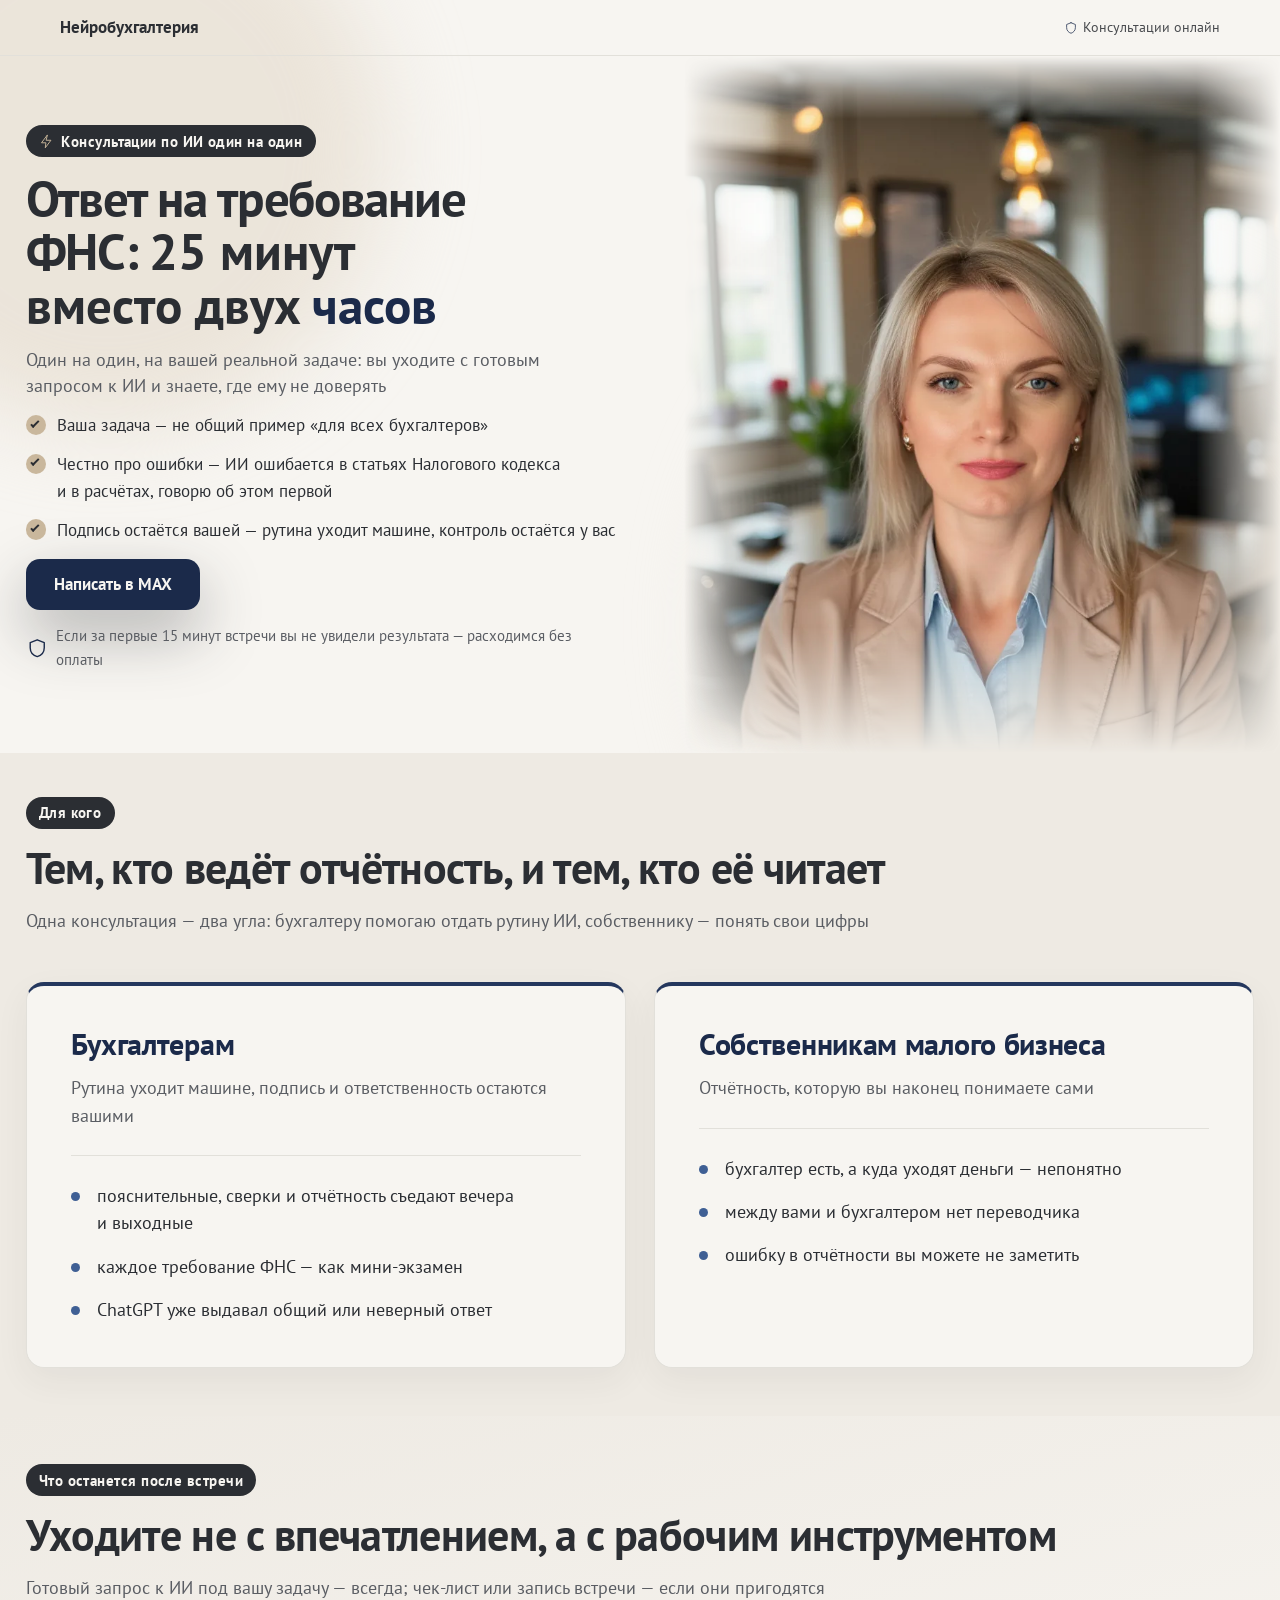
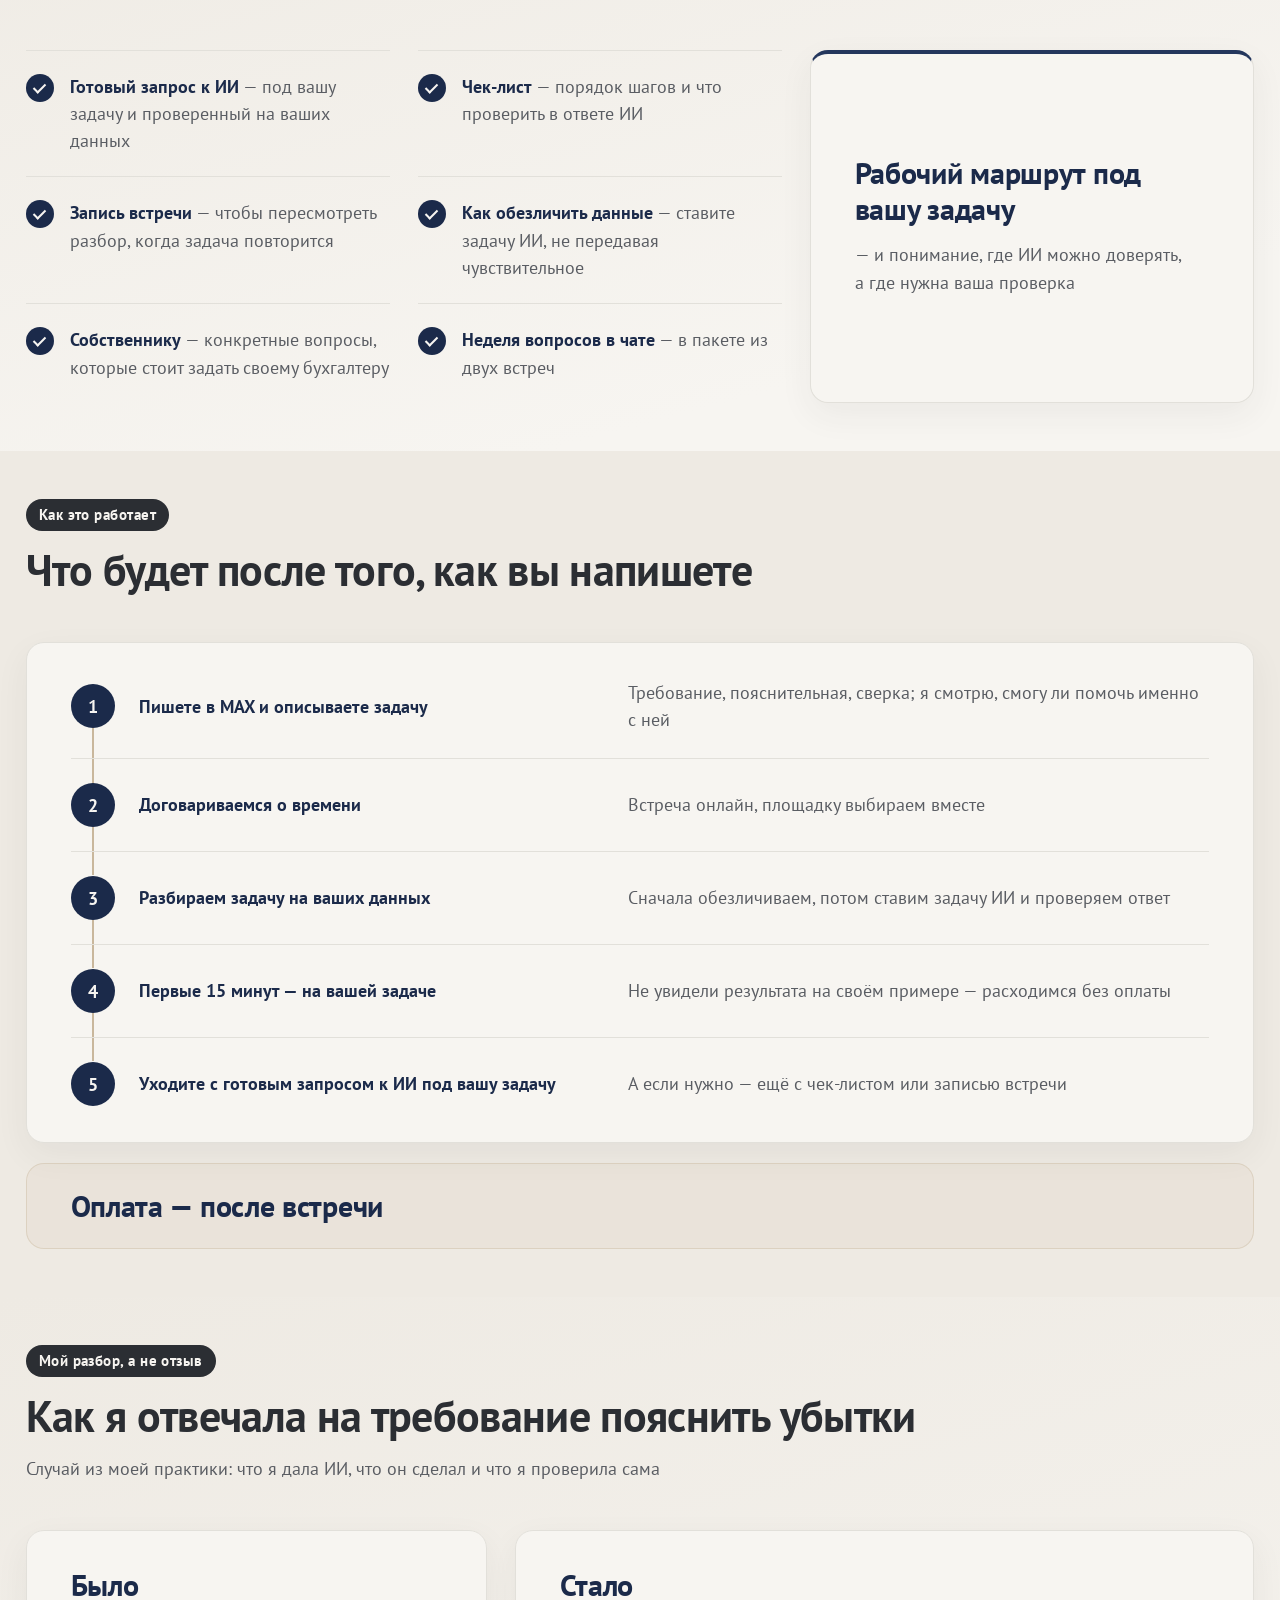
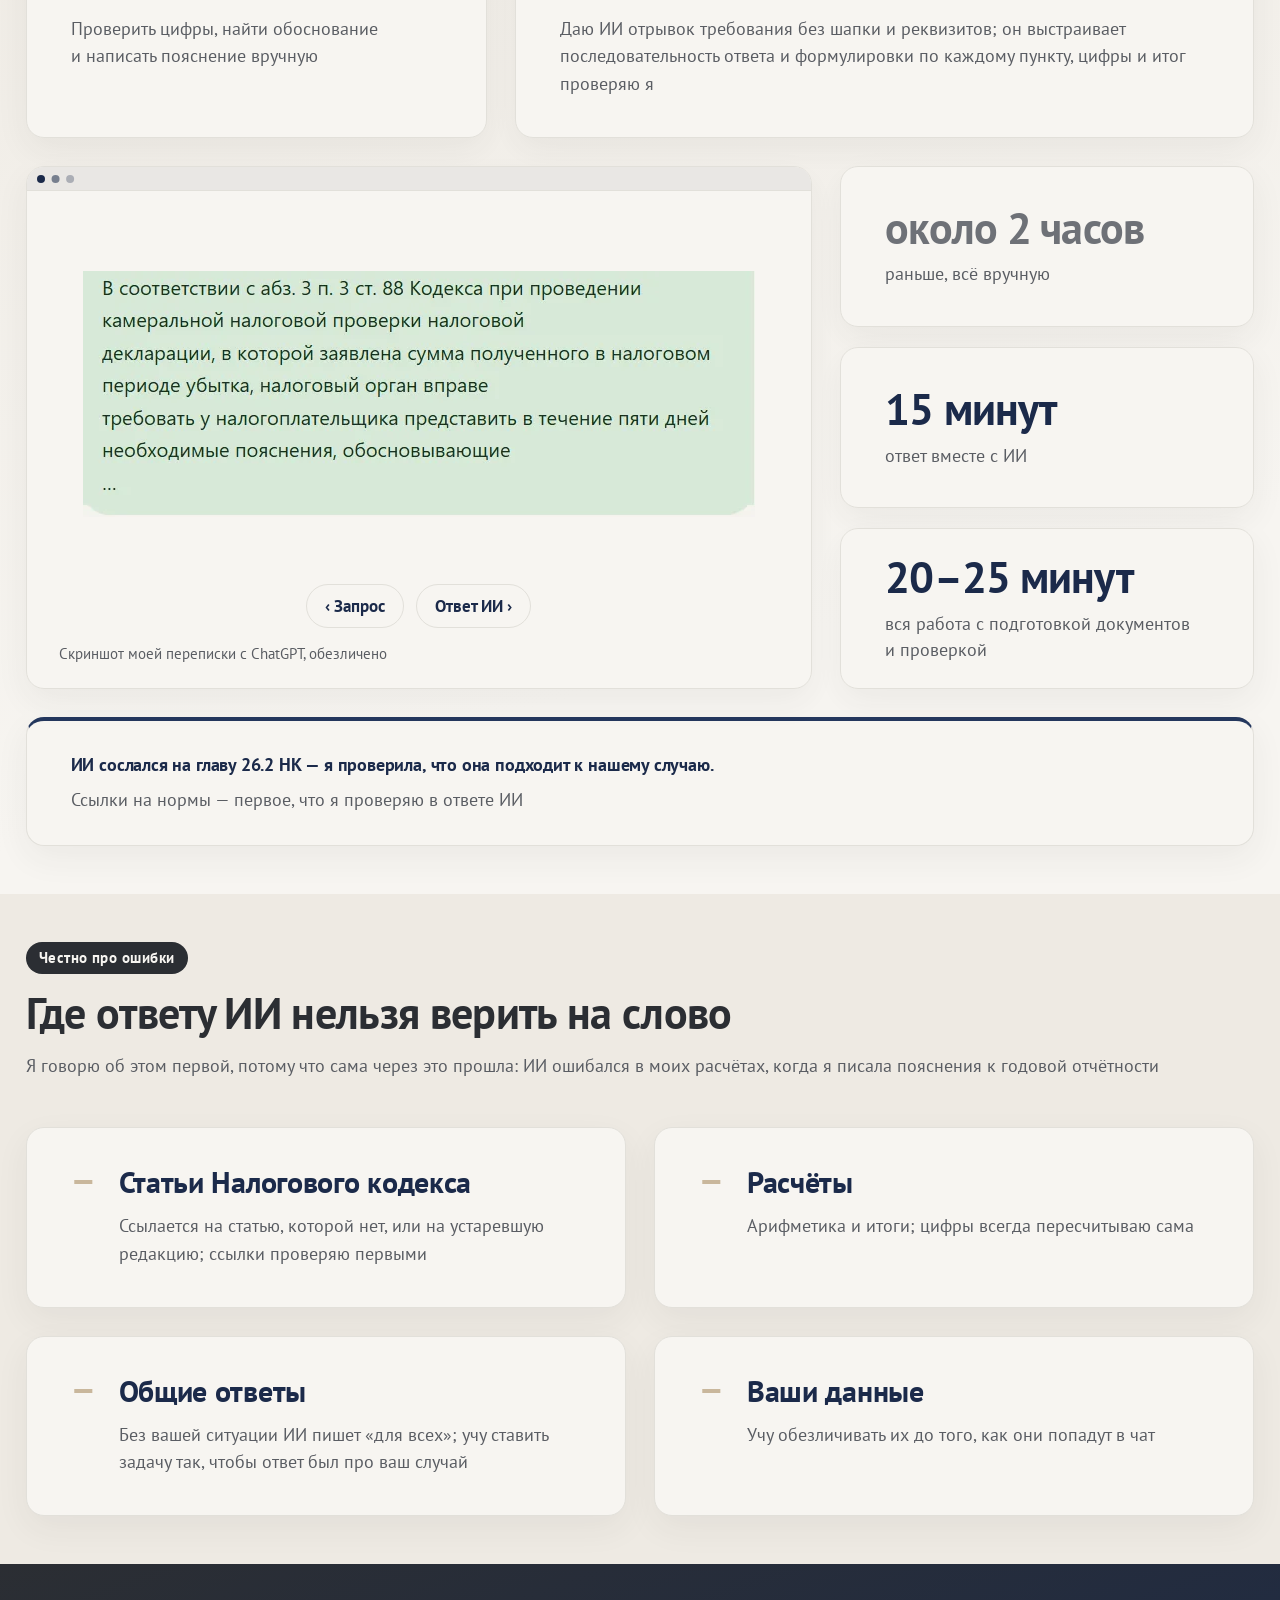
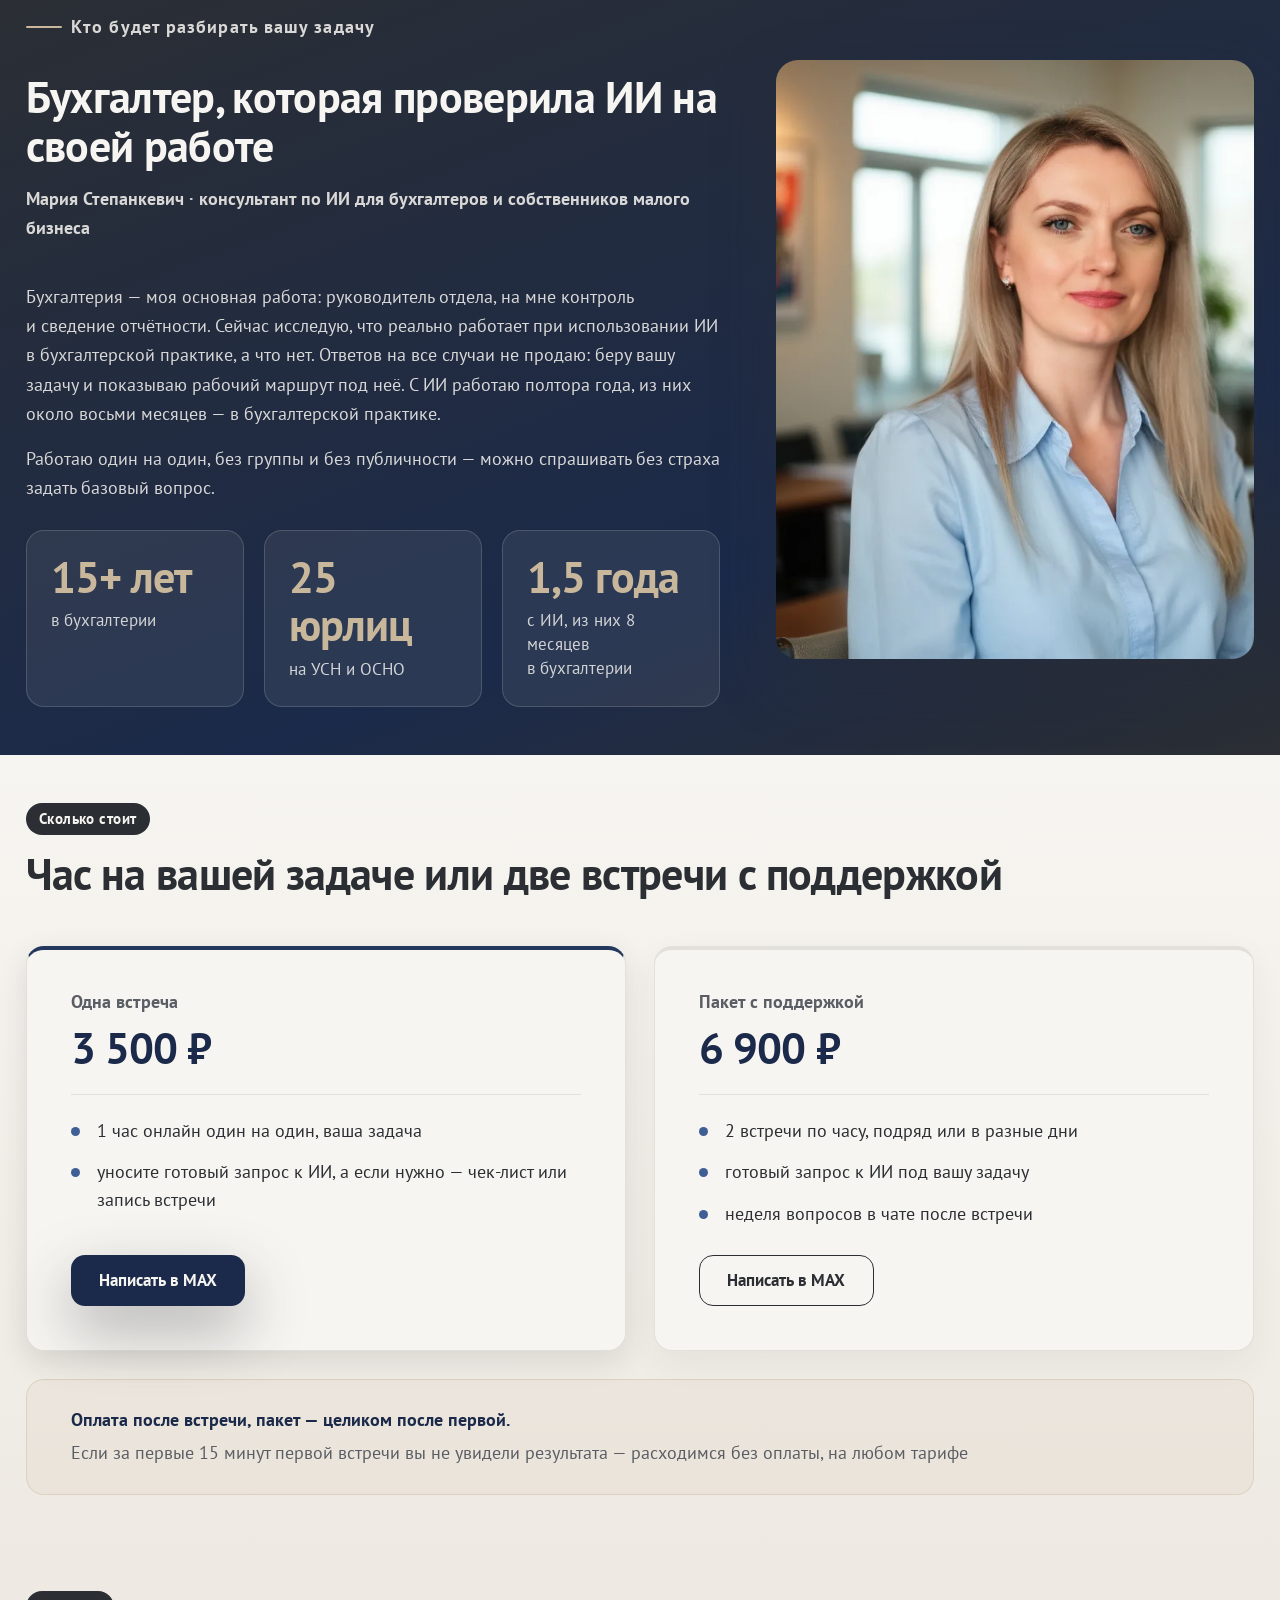
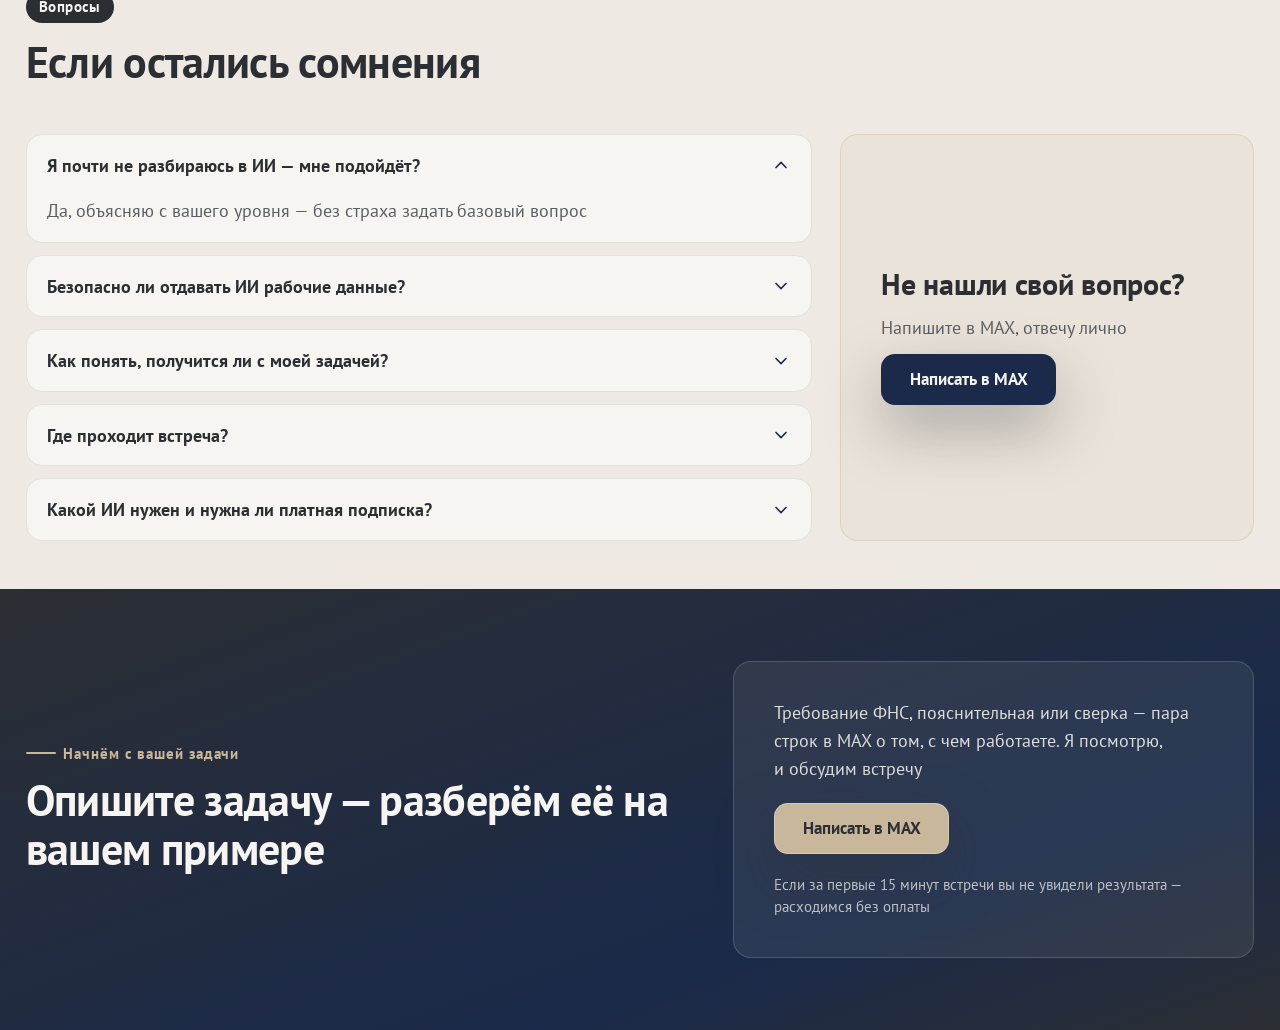
==== index.html @ 76d299fe "Обновление 04.10 13:28 МСК" ====
<!DOCTYPE html>
<html lang="ru">
<head>
<meta charset="utf-8">
<meta name="viewport" content="width=device-width, initial-scale=1">
<title>Нейробухгалтерия — консультации по ИИ для бухгалтеров · Мария Степанкевич</title>
<meta name="description" content="Консультации по ИИ один на один для бухгалтеров и собственников малого бизнеса. Разбираем вашу задачу — вы уходите с готовым запросом к ИИ.">
<meta name="robots" content="noindex, nofollow">
<meta property="og:title" content="Нейробухгалтерия — консультации по ИИ для бухгалтеров · Мария Степанкевич">
<meta property="og:description" content="Консультации по ИИ для бухгалтеров — один на один, на вашей задаче">
<meta property="og:type" content="website">
<link rel="preconnect" href="https://fonts.googleapis.com">
<link rel="preconnect" href="https://fonts.gstatic.com" crossorigin>
<link rel="stylesheet" href="https://fonts.googleapis.com/css2?family=PT+Sans:wght@400;600;700&display=swap">
<link rel="stylesheet" href="style.css">
<style>
:root {
  --шрифт-заголовков: 'PT Sans', system-ui, sans-serif;  --шрифт-текста: 'PT Sans', -apple-system, 'Segoe UI', sans-serif;
  --цвет-фон: #F7F5F1;  --цвет-фон-2: #EEEAE3;  --цвет-фон-карточки: #F7F5F1;
  --цвет-текст: #2B2E33;  --цвет-текст-мягкий: #5A5D63;  --цвет-текст-тихий: #6E7177;
  --цвет-акцент: #1B2A4A;  --цвет-акцент-тёмный: #2E4570;  --цвет-акцент-яркий: #3F5F94;  --цвет-на-акценте: #F7F5F1;
  --цвет-акцент-глубже: #24375D;  --цвет-акцент-маркер: #365282;
  --цвет-линия: #E2E0DA;
  --цвет-тёмный-фон: #2B2E33;  --цвет-тёмный-фон-2: #1B2A4A;  --цвет-тёмный-текст: #F7F5F1;
  --цвет-тёмный-фон-3: #232B3D;  --цвет-тёмный-фон-4: #1F2C42;
  --цвет-тёплый: #C9B79C;  --цвет-тёплый-мягкий: #E2D7C6;
  --цвет-стекло: color-mix(in srgb, #2B2E33 86%, transparent);
  --тень: 0 12px 34px color-mix(in srgb, #2B2E33 6%, transparent);
  --тень-чип: 0 10px 30px color-mix(in srgb, #2B2E33 12%, transparent);
  --тень-глубокая: 0 24px 60px color-mix(in srgb, #2B2E33 35%, transparent);
  --тень-спутник: 0 30px 60px color-mix(in srgb, #2B2E33 70%, transparent);
  --тень-плиты: 0 40px 100px color-mix(in srgb, #2B2E33 70%, transparent);
  --кегль-h1: 33px;  --кегль-h2: clamp(28px, 4.5vw, 44px);
  --кегль-текст: clamp(16px, 1vw, 17px);  --кегль-лид: clamp(17px, 1.1vw, 18px);
  --кегль-мелкий: 14px;  --кегль-кикер: clamp(14px, 1.1vw, 15px);  --кегль-цифра: 30px;  --разрядка-кикера: .03em;
  --отступ-секции: clamp(56px, 9vw, 120px);  --отступ-блока: clamp(16px, 2vw, 28px);
  --отступ-секции-тихо: clamp(44px, 7vw, 94px);  --отступ-секции-громко: clamp(64px, 10.5vw, 140px);
  --ширина: 1120px;  --ширина-колонки: 560px;  --радиус: 16px;  --радиус-малый: 8px;
  --радиус-карточки: 18px;  --радиус-плитки: 22px;  --радиус-телефон: 46px;  --кнопка-радиус: 14px;
  --радиус-модуля: 16px;  --нить: 2px;  --свой-кегль-пунктов: 1;
  --плавность: cubic-bezier(.2, .7, .2, 1);  --длительность: .25s;
  --цвет-тёплый-тёмный: #846C48;
}
@media (min-width: 900px) {
  :root { --кегль-h1: clamp(44px, 4vw, 58px); }
}
:root, .светлый { --цвет-кнопки: #1B2A4A; --цвет-на-кнопке: #F7F5F1; --цвет-кнопки-навёл: var(--цвет-акцент-тёмный); }
.тёмный { --цвет-кнопки: #C9B79C; --цвет-на-кнопке: #2B2E33; --цвет-кнопки-навёл: #D7CAB6; }

</style>
<script>
(function () {
  var ЭТАЛОН = 0.535;                  // очко Open Sans — текстовой гарнитуры утверждённых макетов
  var ПОТОЛОК = 1.2, МЁРТВАЯ = 0.02;   // выше потолка расползается раскладка; ближе к единице не трогаем вовсе
  var КОМПЬЮТЕР = "(min-width: 900px)";
  var ТОКЕНЫ = ["--кегль-текст", "--кегль-лид", "--кегль-мелкий", "--кегль-кикер"];
  var корень = document.documentElement;
  var холст = document.createElement("canvas").getContext("2d");
  var ждём = 0;

  function мера(буква) { var м = холст.measureText(буква); return (м && м.actualBoundingBoxAscent) || 0; }

  function применить() {
    ждём = 0;
    if (!холст) { return; }

    for (var i = 0; i < ТОКЕНЫ.length; i++) { корень.style.removeProperty(ТОКЕНЫ[i]); }
    var стиль = getComputedStyle(корень), стек = стиль.getPropertyValue("--шрифт-текста").trim();
    if (!стек) { return; }
    холст.font = "400 100px " + стек;

    var очко = Math.max(мера("х"), мера("x")) / 100;
    if (!(очко > 0)) { return; }
    var k = Math.round(Math.min(ПОТОЛОК, Math.max(1, ЭТАЛОН / очко)) * 1000) / 1000;
    if (k - 1 < МЁРТВАЯ || !matchMedia(КОМПЬЮТЕР).matches) { k = 1; }
    корень.setAttribute("data-очко", очко.toFixed(3));      // чтобы проверка могла сказать числа вслух
    корень.setAttribute("data-поправка", k.toFixed(3));
    if (k === 1) { return; }
    for (i = 0; i < ТОКЕНЫ.length; i++) {
      var было = стиль.getPropertyValue(ТОКЕНЫ[i]).trim();
      if (было) { корень.style.setProperty(ТОКЕНЫ[i], "calc((" + было + ") * " + k + ")"); }
    }
  }

  применить();

  if (document.fonts && document.fonts.ready) { document.fonts.ready.then(применить); }

  addEventListener("resize", function () { ждём = ждём || requestAnimationFrame(применить); });
})();
</script>
</head>
<body class="с-липкой-кнопкой">
<section class="блок блок--первый-экран первый-экран--разворот светлый" id="экран-1" data-тип="первый-экран" data-схема="разворот" data-ключ-макета="светлая" data-картинка="фото">
  <header class="шапка">
    <a class="шапка__лого" href="#">Нейробухгалтерия</a>
    <span class="шапка__лиц"><svg class="иконка" aria-hidden="true" xmlns="http://www.w3.org/2000/svg" viewBox="0 0 24 24" fill="none" stroke="currentColor" stroke-width="1.5" stroke-linecap="round" stroke-linejoin="round">
  <path d="M12 3l7.5 3v5.5c0 4.6-3.2 8.2-7.5 9.5-4.3-1.3-7.5-4.9-7.5-9.5V6L12 3z"/>
</svg><span><span class="полн">Консультации онлайн</span></span></span>
  </header>
  <span class="пятно пятно--1"></span><span class="пятно пятно--2"></span>
  <div class="блок__внутри">
    <div class="первый-экран__текст">
      <p class="кикер"><svg class="иконка" aria-hidden="true" xmlns="http://www.w3.org/2000/svg" viewBox="0 0 24 24" fill="none" stroke="currentColor" stroke-width="1.5" stroke-linecap="round" stroke-linejoin="round">
  <path d="M13 2L4 14h7l-1 8 9-12h-7z"/>
</svg>Консультации по ИИ один на один</p>
      <h1>Ответ на требование ФНС<span class="делитель">:</span> <span class="хвост">25 минут вместо двух <em class="акцент">часов</em></span></h1>
      <p class="лид">Один на один, на вашей реальной задаче: вы уходите с готовым запросом к ИИ и знаете, где ему не доверять</p>
      <ul class="список-иконок">
        <li><i class="галка"></i><span>Ваша задача — не общий пример «для всех бухгалтеров»</span></li>
        <li><i class="галка"></i><span>Честно про ошибки — ИИ ошибается в статьях Налогового кодекса и в расчётах, говорю об этом первой</span></li>
        <li><i class="галка"></i><span>Подпись остаётся вашей — рутина уходит машине, контроль остаётся у вас</span></li>
      </ul>
      <div class="первый-экран__действие"><a class="кнопка кнопка--главная" href="https://max.ru/se13290378_biz">Написать в MAX</a></div>
      <p class="мелкий первый-экран__доверие"><svg class="иконка" aria-hidden="true" xmlns="http://www.w3.org/2000/svg" viewBox="0 0 24 24" fill="none" stroke="currentColor" stroke-width="1.5" stroke-linecap="round" stroke-linejoin="round">
  <path d="M12 3l7.5 3v5.5c0 4.6-3.2 8.2-7.5 9.5-4.3-1.3-7.5-4.9-7.5-9.5V6L12 3z"/>
</svg> Если за первые 15 минут встречи вы не увидели результата — расходимся без оплаты</p>
    </div>
    <figure class="картинка картинка--фото картинка--край первый-экран__картинка" style="--лицо-в-кадре: .28">
      <picture><source media="(max-width: 899px)" srcset="img/portret-telefon.webp"><img src="img/portret.webp" alt="Мария Степанкевич, консультант по ИИ для бухгалтеров" data-лицо="50,22" fetchpriority="high"></picture>
    </figure>
  </div>
</section>
<section class="блок блок--боль блок--тихо светлый второй" id="экран-02" data-тип="боль" data-вёрстка="своя">
<div class="блок__внутри">
  <div class="секция__шапка">
    <p class="кикер">Для кого</p>
    <h2>Тем, кто ведёт отчётность, и тем, кто её читает</h2>
    <p class="лид секция__лид">Одна консультация — два угла: бухгалтеру помогаю отдать рутину ИИ, собственнику — понять свои цифры</p>
  </div>
  <div class="пара секция__тело">
    <div class="роль кромка--акцент">
      <b>Бухгалтерам</b>
      <p>Рутина уходит машине, подпись и ответственность остаются вашими</p>
      <ul class="беды">
        <li>пояснительные, сверки и отчётность съедают вечера и выходные</li>
        <li>каждое требование ФНС — как мини-экзамен</li>
        <li>ChatGPT уже выдавал общий или неверный ответ</li>
      </ul>
    </div>
    <div class="роль кромка--акцент">
      <b>Собственникам малого бизнеса</b>
      <p>Отчётность, которую вы наконец понимаете сами</p>
      <ul class="беды">
        <li>бухгалтер есть, а куда уходят деньги — непонятно</li>
        <li>между вами и бухгалтером нет переводчика</li>
        <li>ошибку в отчётности вы можете не заметить</li>
      </ul>
    </div>
  </div>
</div>
</section>
<section class="блок блок--что-получите светлый" id="экран-03" data-тип="что-получите" data-вёрстка="своя">
<div class="блок__внутри">
  <div class="секция__шапка">
    <p class="кикер">Что останется после встречи</p>
    <h2>Уходите не с впечатлением, а с рабочим инструментом</h2>
    <p class="лид секция__лид">Готовый запрос к ИИ под вашу задачу — всегда; чек-лист или запись встречи — если они пригодятся</p>
  </div>
  <div class="разворот секция__тело">
    <ul class="вещи">
      <li><b>Готовый запрос к ИИ</b> — под вашу задачу и проверенный на ваших данных</li>
      <li><b>Чек-лист</b> — порядок шагов и что проверить в ответе ИИ</li>
      <li><b>Запись встречи</b> — чтобы пересмотреть разбор, когда задача повторится</li>
      <li><b>Как обезличить данные</b> — ставите задачу ИИ, не передавая чувствительное</li>
      <li><b>Собственнику</b> — конкретные вопросы, которые стоит задать своему бухгалтеру</li>
      <li><b>Неделя вопросов в чате</b> — в пакете из двух встреч</li>
    </ul>
    <div class="роль кромка--акцент итог">
      <b>Рабочий маршрут под вашу задачу</b>
      <p>— и понимание, где ИИ можно доверять, а где нужна ваша проверка</p>
    </div>
  </div>
</div>
</section>
<section class="блок блок--решение блок--тихо светлый второй" id="экран-04" data-тип="решение" data-вёрстка="своя">
<div class="блок__внутри">
  <div class="секция__шапка">
    <p class="кикер">Как это работает</p>
    <h2>Что будет после того, как вы напишете</h2>
  </div>
  <div class="секция__тело">
    <ol class="дорога">
      <li><span class="кружок">1</span><b>Пишете в MAX и описываете задачу</b><p>Требование, пояснительная, сверка; я смотрю, смогу ли помочь именно с ней</p></li>
      <li><span class="кружок">2</span><b>Договариваемся о времени</b><p>Встреча онлайн, площадку выбираем вместе</p></li>
      <li><span class="кружок">3</span><b>Разбираем задачу на ваших данных</b><p>Сначала обезличиваем, потом ставим задачу ИИ и проверяем ответ</p></li>
      <li><span class="кружок">4</span><b>Первые 15 минут — на вашей задаче</b><p>Не увидели результата на своём примере — расходимся без оплаты</p></li>
      <li><span class="кружок">5</span><b>Уходите с готовым запросом к ИИ под вашу задачу</b><p>А если нужно — ещё с чек-листом или записью встречи</p></li>
    </ol>
    <div class="врезка">
      <b>Оплата — после встречи</b>
    </div>
  </div>
</div>
</section>
<section class="блок блок--кейс светлый" id="экран-05" data-тип="кейс" data-вёрстка="своя">
<div class="блок__внутри">
  <div class="секция__шапка">
    <p class="кикер">Мой разбор, а не отзыв</p>
    <h2>Как я отвечала на требование пояснить убытки</h2>
    <p class="лид секция__лид">Случай из моей практики: что я дала ИИ, что он сделал и что я проверила сама</p>
  </div>
  <div class="история секция__тело">
    <div class="пара">
      <div class="роль">
        <b>Было</b>
        <p>Проверить цифры, найти обоснование и написать пояснение вручную</p>
      </div>
      <div class="роль">
        <b>Стало</b>
        <p>Даю ИИ отрывок требования без шапки и реквизитов; он выстраивает последовательность ответа и формулировки по каждому пункту, цифры и итог проверяю я</p>
      </div>
    </div>
    <div class="доказательство">
      <figure class="мокап">
        <div class="переписка">
          <div class="кадр"><img src="img/skrin-zapros.webp" width="672" height="246" alt="Скриншот запроса к ChatGPT: отрывок требования налогового органа представить пояснения по убытку, без шапки и реквизитов" loading="lazy" decoding="async"></div>
          <div class="кадр"><img src="img/skrin-otvet.webp" width="948" height="187" alt="Скриншот ответа ChatGPT: что повлияло на финансовый результат — рост расходов на товары, материалы и услуги, рост операционных расходов, изменение рыночной конъюнктуры, поддержание и развитие деятельности" loading="lazy" decoding="async"></div>
        </div>
        <div class="пульт">
          <button type="button" class="стрелка" onclick="this.closest('figure').querySelector('.переписка').scrollTo({left: 0})">‹ Запрос</button>
          <button type="button" class="стрелка" onclick="var л = this.closest('figure').querySelector('.переписка'); л.scrollTo({left: л.scrollWidth})">Ответ ИИ ›</button>
        </div>
        <figcaption>Скриншот моей переписки с ChatGPT, обезличено</figcaption>
      </figure>
      <ul class="счёт">
        <li><b>около 2 часов</b><span>раньше, всё вручную</span></li>
        <li><b>15 минут</b><span>ответ вместе с ИИ</span></li>
        <li><b>20–25 минут</b><span>вся работа с подготовкой документов и проверкой</span></li>
      </ul>
    </div>
    <div class="роль кромка--акцент вывод">
      <b>ИИ сослался на главу 26.2 НК — я проверила, что она подходит к нашему случаю.</b>
      <p>Ссылки на нормы — первое, что я проверяю в ответе ИИ</p>
    </div>
  </div>
</div>
</section>
<section class="блок блок--условия блок--тихо светлый второй" id="экран-06" data-тип="условия" data-вёрстка="своя">
<div class="блок__внутри">
  <div class="секция__шапка">
    <p class="кикер">Честно про ошибки</p>
    <h2>Где ответу ИИ нельзя верить на слово</h2>
    <p class="лид секция__лид">Я говорю об этом первой, потому что сама через это прошла: ИИ ошибался в моих расчётах, когда я писала пояснения к годовой отчётности</p>
  </div>
  <ul class="места секция__тело">
    <li><b>Статьи Налогового кодекса</b><p>Ссылается на статью, которой нет, или на устаревшую редакцию; ссылки проверяю первыми</p></li>
    <li><b>Расчёты</b><p>Арифметика и итоги; цифры всегда пересчитываю сама</p></li>
    <li><b>Общие ответы</b><p>Без вашей ситуации ИИ пишет «для всех»; учу ставить задачу так, чтобы ответ был про ваш случай</p></li>
    <li><b>Ваши данные</b><p>Учу обезличивать их до того, как они попадут в чат</p></li>
  </ul>
</div>
</section>
<section class="блок блок--о-себе тёмный" id="экран-07" data-тип="о-себе" data-вёрстка="своя">
<div class="блок__внутри">
  <div class="разворот">
    <div class="рассказ секция__тело">
      <div class="секция__шапка">
        <p class="кикер">Кто будет разбирать вашу задачу</p>
        <h2>Бухгалтер, которая проверила ИИ на своей работе</h2>
        <p class="имя">Мария Степанкевич · консультант по ИИ для бухгалтеров и собственников малого бизнеса</p>
      </div>
      <p>Бухгалтерия — моя основная работа: руководитель отдела, на мне контроль и сведение отчётности. Сейчас исследую, что реально работает при использовании ИИ в бухгалтерской практике, а что нет. Ответов на все случаи не продаю: беру вашу задачу и показываю рабочий маршрут под неё. С ИИ работаю полтора года, из них около восьми месяцев — в бухгалтерской практике.</p>
      <p>Работаю один на один, без группы и без публичности — можно спрашивать без страха задать базовый вопрос.</p>
      <ul class="опоры">
        <li><b>15+ лет</b><span>в бухгалтерии</span></li>
        <li><b>25 юрлиц</b><span>на УСН и ОСНО</span></li>
        <li><b>1,5 года</b><span>с ИИ, из них 8 месяцев в бухгалтерии</span></li>
      </ul>
    </div>
    <figure class="фото">
      <img src="img/portret-avtor.webp" alt="Мария Степанкевич" loading="lazy" decoding="async">
    </figure>
  </div>
</div>
</section>
<section class="блок блок--услуги-и-цены светлый" id="экран-08" data-тип="услуги-и-цены" data-вёрстка="своя">
<div class="блок__внутри">
  <div class="секция__шапка">
    <p class="кикер">Сколько стоит</p>
    <h2>Час на вашей задаче или две встречи с поддержкой</h2>
  </div>
  <div class="секция__тело">
    <div class="пакеты">
      <div class="пакет пакет--главный">
        <span class="пакет__имя">Одна встреча</span>
        <b class="пакет__цена">3 500 ₽</b>
        <ul class="пакет__состав">
          <li>1 час онлайн один на один, ваша задача</li>
          <li>уносите готовый запрос к ИИ, а если нужно — чек-лист или запись встречи</li>
        </ul>
        <div class="пакет__шаг"><a class="кнопка кнопка--главная" href="https://max.ru/se13290378_biz">Написать в MAX</a></div>
      </div>
      <div class="пакет">
        <span class="пакет__имя">Пакет с поддержкой</span>
        <b class="пакет__цена">6 900 ₽</b>
        <ul class="пакет__состав">
          <li>2 встречи по часу, подряд или в разные дни</li>
          <li>готовый запрос к ИИ под вашу задачу</li>
          <li>неделя вопросов в чате после встречи</li>
        </ul>
        <div class="пакет__шаг"><a class="кнопка кнопка--контур" href="https://max.ru/se13290378_biz">Написать в MAX</a></div>
      </div>
    </div>
    <div class="врезка условие">
      <b>Оплата после встречи, пакет — целиком после первой.</b>
      <p>Если за первые 15 минут первой встречи вы не увидели результата — расходимся без оплаты, на любом тарифе</p>
    </div>
  </div>
</div>
</section>
<section class="блок блок--вопросы-ответы блок--тихо светлый второй" id="экран-09" data-тип="вопросы-ответы" data-вёрстка="своя">
<div class="блок__внутри">
  <div class="секция__шапка">
    <p class="кикер">Вопросы</p>
    <h2>Если остались сомнения</h2>
  </div>
  <div class="пара секция__тело">
    <div class="вопросы">
      <details class="вопрос" open>
        <summary class="вопрос__шапка"><span>Я почти не разбираюсь в ИИ — мне подойдёт?</span><svg class="вопрос__шеврон" viewBox="0 0 24 24" fill="none" stroke="currentColor" stroke-width="2" stroke-linecap="round" aria-hidden="true"><path d="M6 9l6 6 6-6"/></svg></summary>
        <div class="вопрос__тело">Да, объясняю с вашего уровня — без страха задать базовый вопрос</div>
      </details>
      <details class="вопрос">
        <summary class="вопрос__шапка"><span>Безопасно ли отдавать ИИ рабочие данные?</span><svg class="вопрос__шеврон" viewBox="0 0 24 24" fill="none" stroke="currentColor" stroke-width="2" stroke-linecap="round" aria-hidden="true"><path d="M6 9l6 6 6-6"/></svg></summary>
        <div class="вопрос__тело">Чувствительное в чат не отправляем: сначала обезличиваем данные, потом ставим задачу. Этому я тоже учу</div>
      </details>
      <details class="вопрос">
        <summary class="вопрос__шапка"><span>Как понять, получится ли с моей задачей?</span><svg class="вопрос__шеврон" viewBox="0 0 24 24" fill="none" stroke="currentColor" stroke-width="2" stroke-linecap="round" aria-hidden="true"><path d="M6 9l6 6 6-6"/></svg></summary>
        <div class="вопрос__тело">Опишите её заранее — честно скажу, смогу ли помочь</div>
      </details>
      <details class="вопрос">
        <summary class="вопрос__шапка"><span>Где проходит встреча?</span><svg class="вопрос__шеврон" viewBox="0 0 24 24" fill="none" stroke="currentColor" stroke-width="2" stroke-linecap="round" aria-hidden="true"><path d="M6 9l6 6 6-6"/></svg></summary>
        <div class="вопрос__тело">Онлайн, площадку выбираем вместе</div>
      </details>
      <details class="вопрос">
        <summary class="вопрос__шапка"><span>Какой ИИ нужен и нужна ли платная подписка?</span><svg class="вопрос__шеврон" viewBox="0 0 24 24" fill="none" stroke="currentColor" stroke-width="2" stroke-linecap="round" aria-hidden="true"><path d="M6 9l6 6 6-6"/></svg></summary>
        <div class="вопрос__тело">Работаем в ChatGPT, платный тариф не обязателен. Как настроить рабочее место — подскажу перед встречей</div>
      </details>
    </div>
    <div class="вопрос-карточка">
      <b>Не нашли свой вопрос?</b>
      <p>Напишите в MAX, отвечу лично</p>
      <a class="кнопка кнопка--главная" href="https://max.ru/se13290378_biz">Написать в MAX</a>
    </div>
  </div>
</div>
</section>
<section class="блок блок--финал тёмный" id="экран-10" data-тип="финал" data-вёрстка="своя">
<div class="блок__внутри">
  <div class="призыв">
    <div class="секция__шапка">
      <p class="кикер">Начнём с вашей задачи</p>
      <h2>Опишите задачу — разберём её на вашем примере</h2>
    </div>
    <div class="шаг-к-делу секция__тело">
      <p>Требование ФНС, пояснительная или сверка — пара строк в MAX о том, с чем работаете. Я посмотрю, и обсудим встречу</p>
      <a class="кнопка кнопка--главная" href="https://max.ru/se13290378_biz">Написать в MAX</a>
      <p class="условие-шага">Если за первые 15 минут встречи вы не увидели результата — расходимся без оплаты</p>
    </div>
  </div>
</div>
</section>
<div class="липкая-кнопка"><a class="кнопка кнопка--главная" href="https://max.ru/se13290378_biz">Написать в MAX</a></div>
<script>
(function () {
  var СПИТ = "главная-на-виду";                       // класс на body; правило сна — в стилях
  var кнопка = document.querySelector(".первый-экран__действие .кнопка--главная");
  if (!кнопка || !window.IntersectionObserver) { return; }

  function пометить(на_виду) { document.body.classList.toggle(СПИТ, !!на_виду); }

  var б = кнопка.getBoundingClientRect();
  пометить(б.bottom > 0 && б.top < (window.innerHeight || 0));

  requestAnimationFrame(function () {
    requestAnimationFrame(function () { document.body.classList.add("панель-с-переходом"); });
  });

  new IntersectionObserver(function (записи) {
    пометить(записи[записи.length - 1].isIntersecting);
  }, { threshold: 0 }).observe(кнопка);
})();
</script>
</body>
</html>
---- style.css ----
body { font: var(--кегль-текст)/1.6 var(--шрифт-текста); color: var(--цвет-текст);
       background: var(--цвет-фон); margin: 0; -webkit-font-smoothing: antialiased; }
h1 { font-size: var(--кегль-h1); font-weight: 700; line-height: 1.05; letter-spacing: -0.025em; }
h2 { font-size: var(--кегль-h2); font-weight: 700; line-height: 1.12; letter-spacing: -0.015em; }
.лид { font-size: var(--кегль-лид, var(--кегль-текст)); line-height: 1.55; color: var(--цвет-текст-мягкий); }  .акцент { font-style: normal; color: var(--цвет-акцент); }
.блок { padding: var(--отступ-секции) 0; position: relative; overflow: hidden; }
.блок__внутри { width: min(100% - 2 * var(--отступ-блока), var(--ширина)); margin: 0 auto; position: relative; }

.тёмный { background: linear-gradient(160deg, var(--фон-ключа, var(--цвет-тёмный-фон)), var(--фон-2-ключа, var(--цвет-тёмный-фон)) 70%, var(--фон-ключа, var(--цвет-тёмный-фон)));
  background-color: var(--фон-ключа, var(--цвет-тёмный-фон)); color: var(--текст-ключа, var(--цвет-тёмный-текст)); }

*, *::before, *::after { box-sizing: border-box; }
img, video, iframe { max-width: 100%; height: auto; }
[hidden] { display: none !important; }

p, li, h1, h2, h3, dd, dt, summary, blockquote { overflow-wrap: break-word; }
h1, h2, h3 { font-family: var(--шрифт-заголовков); margin: 0 0 .5em; }
h3 { font-size: calc(var(--кегль-текст) * 1.25); font-weight: 700; line-height: 1.25; }
p, ul, ol { margin: 0 0 1em; }  ul, ol { padding-left: 1.25em; }
.лид { max-width: calc(var(--ширина-колонки) * .95); margin-bottom: 1.2em; }
.мелкий { font-size: var(--кегль-мелкий); color: var(--цвет-текст-мягкий); }
a { color: var(--цвет-акцент); text-underline-offset: .15em; }

.блок__внутри { z-index: 1; }  .блок__внутри > :last-child { margin-bottom: 0; }
.светлый { background: var(--цвет-фон); color: var(--цвет-текст); }  .светлый.второй { background: var(--цвет-фон-2); }

body, .светлый { --фон-ключа: var(--цвет-фон); --фон-2-ключа: var(--цвет-фон-2, var(--цвет-фон)); --текст-ключа: var(--цвет-текст); --подложка-ключа: transparent;
  --вуаль-ключа: var(--фон-ключа); --тёплый-ключа: var(--цвет-тёплый-тёмный, var(--цвет-акцент-тёмный));
  --глубина-ключа: var(--цвет-тёплый-мягкий, var(--цвет-тёплый, var(--цвет-линия))); --тепло-ключа: color-mix(in srgb, var(--цвет-тёплый-мягкий, var(--цвет-тёплый, var(--цвет-линия))) 40%, transparent); }
.светлый.второй { --фон-ключа: var(--цвет-фон-2); --фон-2-ключа: var(--цвет-фон); }  .тёмный.второй { --фон-ключа: var(--цвет-тёмный-фон-2, var(--цвет-тёмный-фон)); --фон-2-ключа: var(--цвет-тёмный-фон); }
.тёмный { --фон-ключа: var(--цвет-тёмный-фон); --фон-2-ключа: var(--цвет-тёмный-фон-2, var(--цвет-тёмный-фон)); --текст-ключа: var(--цвет-тёмный-текст);
  --вуаль-ключа: var(--фон-ключа); --тёплый-ключа: var(--цвет-тёплый, var(--цвет-акцент-тёмный)); --глубина-ключа: var(--цвет-акцент); --тепло-ключа: transparent;
  --подложка-ключа: color-mix(in srgb, var(--цвет-тёплый, var(--цвет-акцент-тёмный)) 12%, transparent); }

.тёмный h1, .тёмный h2, .тёмный h3, .тёмный .цитата__кто b { color: var(--текст-ключа, var(--цвет-тёмный-текст)); }
.тёмный .лид, .тёмный .мелкий, .тёмный .цитата__кто, .тёмный .вопрос > p, .тёмный .контакт__что,
.тёмный .фото figcaption, .тёмный .мокап figcaption { color: color-mix(in srgb, var(--текст-ключа, var(--цвет-тёмный-текст)) var(--мягкость-текста, 72%), transparent); }

.тёмный a:not(.кнопка) { color: var(--цвет-тёмный-текст); text-decoration-color: var(--цвет-акцент); }

.тёмный .акцент { color: var(--цвет-акцент-яркий, var(--цвет-акцент)); }
.тёмный .иконка, .тёмный .бейдж, .тёмный .цитата::before, .тёмный .вопрос > summary::after { color: var(--цвет-акцент); }
.тёмный :focus-visible, .тёмный .кнопка:focus-visible, .тёмный .вопрос > summary:focus-visible { outline-color: var(--цвет-тёмный-текст); }

.кнопка { background: var(--цвет-кнопки, var(--цвет-акцент)); color: var(--цвет-на-кнопке, var(--цвет-на-акценте)); }
.кнопка:hover { background: var(--цвет-кнопки-навёл, var(--цвет-акцент-тёмный)); }
.кнопка:focus-visible { outline: 2px solid var(--цвет-кнопки, var(--цвет-акцент)); outline-offset: 3px; }

.кнопка { display: inline-flex; align-items: center; justify-content: center; gap: .5em;
  min-height: 3em; padding: .8em 1.6em; border-radius: var(--кнопка-радиус);
  font: 600 var(--кегль-текст)/1.2 var(--шрифт-текста); text-decoration: none; cursor: pointer;
  border: 1px solid transparent; transition: transform var(--длительность) var(--плавность),
  box-shadow var(--длительность) var(--плавность); }
.кнопка--главная { background: var(--цвет-кнопки, var(--цвет-акцент)); color: var(--цвет-на-кнопке, var(--цвет-на-акценте)); box-shadow: var(--тень-глубокая); }
.кнопка--главная:hover { transform: translateY(-2px); background: var(--цвет-кнопки-навёл, var(--цвет-акцент-тёмный)); }
.кнопка--контур { background: transparent; color: inherit; border-color: currentColor; }  .кнопка--пульс { animation: пульс-кнопки 2.4s ease-out infinite; }

.тёмный .кнопка--главная { background: var(--цвет-кнопки, var(--цвет-акцент)); color: var(--цвет-на-кнопке, var(--цвет-на-акценте));
  border-color: color-mix(in srgb, var(--цвет-тёмный-текст) 30%, transparent); }
.тёмный .кнопка--главная:hover { background: var(--цвет-кнопки-навёл, var(--цвет-акцент-тёмный)); }
.кнопка--контур:hover { background: color-mix(in srgb, currentColor 8%, transparent); }
.кнопка--пульс:hover { animation: none; }
.кнопка:active { transform: translateY(0); }

.первый-экран__действие .кнопка--главная, .липкая-кнопка .кнопка--главная { animation: пульс-кнопки 2.4s ease-out infinite; }
.первый-экран__действие .кнопка--главная:hover, .липкая-кнопка .кнопка--главная:hover { animation: none; }
.кнопка .иконка { color: inherit; width: 1.2em; height: 1.2em; }

.кикер { display: inline-flex; align-items: center; gap: .5em; margin-bottom: var(--отступ-блока);
  padding: .5625em .875em; border-radius: 9em; white-space: nowrap;
  font: 600 var(--кегль-кикер)/1 var(--шрифт-текста); letter-spacing: var(--разрядка-кикера);
  background: var(--цвет-тёмный-фон); color: var(--цвет-тёмный-текст); }
.кикер .иконка, .кикер svg { width: 1em; height: 1em; flex: none; color: var(--цвет-тёплый, currentColor); }
.тёмный .кикер { background: transparent; padding: 0; border: 0; letter-spacing: .06em;
  color: var(--тёплый-ключа, var(--цвет-акцент-тёмный)); }

.тёмный .кикер::before { content: ""; flex: none; width: 2em; height: 2px; border-radius: 2px;
  background: var(--тёплый-ключа, var(--цвет-акцент-тёмный)); }

.тёмный .кикер--пилюля { padding: .5625em .875em; letter-spacing: var(--разрядка-кикера);
  background: var(--подложка-ключа, transparent);
  border: 1px solid color-mix(in srgb, var(--тёплый-ключа, var(--цвет-акцент-тёмный)) 35%, transparent); }
.тёмный .кикер--пилюля::before { display: none; }

.бейдж { display: inline-flex; align-items: center; gap: .4em; padding: .35em .9em; border-radius: 9em;
  font: 700 var(--кегль-мелкий)/1.2 var(--шрифт-текста); letter-spacing: .06em;
  color: var(--цвет-акцент); background: color-mix(in srgb, var(--цвет-акцент) 12%, transparent);
  border: 1px solid color-mix(in srgb, var(--цвет-акцент) 25%, transparent); }
.карточка--главная > .бейдж { position: absolute; top: -.9em; left: 50%; transform: translateX(-50%); white-space: nowrap;
  color: var(--цвет-на-акценте); background: var(--цвет-акцент); border-color: transparent; box-shadow: var(--тень); }

.чип { display: inline-flex; align-items: center; gap: .5em; padding: .5625em .875em; border-radius: 9em;
  font-size: 1em; line-height: 1.25; color: var(--цвет-текст);
  background: color-mix(in srgb, var(--цвет-фон) 90%, transparent);
  border: 1px solid color-mix(in srgb, var(--цвет-тёплый, var(--цвет-акцент-тёмный)) 55%, transparent);
  box-shadow: var(--тень-чип, var(--тень)); backdrop-filter: blur(.6em); -webkit-backdrop-filter: blur(.6em); }
.чип b { font-family: var(--шрифт-заголовков); font-weight: 600; }
.чип .иконка, .чип svg { width: 1.2em; height: 1.2em; flex: none; }

.тёмный .чип { color: var(--цвет-тёмный-текст); background: color-mix(in srgb, var(--цвет-тёмный-фон) 72%, transparent);
  border-color: color-mix(in srgb, var(--цвет-тёплый, var(--цвет-акцент-тёмный)) 40%, transparent);
  box-shadow: 0 .625em 1.875em color-mix(in srgb, var(--цвет-тёмный-фон) 45%, transparent); }

@media (min-width: 900px) { .чип { font-size: var(--кегль-мелкий); } }

.шапка { height: 3.5rem; display: flex; align-items: center; justify-content: space-between; gap: .625em;
  padding: 0 1em; position: relative; z-index: 6; border-bottom: 1px solid var(--цвет-линия); background: transparent; }

.шапка__лого { display: flex; align-items: center; gap: .5em; font: 700 .9375em/1 var(--шрифт-заголовков); white-space: nowrap; color: inherit; text-decoration: none; }
.шапка__лого img { width: 1.875em; height: 1.875em; border-radius: 50%; flex: none;
  box-shadow: 0 0 0 2px color-mix(in srgb, var(--цвет-тёплый, var(--цвет-акцент-тёмный)) 45%, transparent); }

.шапка__лиц { font-size: .8125em; line-height: 1.2; display: flex; align-items: center; justify-content: flex-end;
  gap: .3125rem; text-align: right; max-width: 9.375rem; opacity: .85; }
.шапка__лиц svg, .шапка__лиц .иконка { width: .875rem; height: .875rem; flex: none; }

.шапка__лиц .полн { display: inline; }
.шапка__лиц .кратко { display: none; }
@media (max-width: 899px) {
  .шапка__лиц:has(.кратко) .полн { display: none; }
  .шапка__лиц:has(.кратко) .кратко { display: block; }
}
.тёмный .шапка { background: transparent; border-bottom-color: transparent; color: var(--цвет-тёмный-текст); }

.карточки { display: grid; gap: var(--отступ-блока); }
.карточка { padding: calc(var(--отступ-блока) * 1.25); border-radius: var(--радиус-карточки, var(--радиус));
  background: var(--цвет-фон-карточки); border: 1px solid var(--цвет-линия); box-shadow: var(--тень);
  transition: transform var(--длительность) var(--плавность), box-shadow var(--длительность) var(--плавность); }
.карточка:hover { transform: translateY(-3px); box-shadow: var(--тень-чип, var(--тень)); }
.карточка--главная { border-top: 3px solid var(--цвет-акцент); }

.карточка--стекло { background: var(--цвет-стекло);
  border: 1px solid color-mix(in srgb, var(--цвет-тёплый, var(--цвет-акцент-тёмный)) 28%, transparent);
  backdrop-filter: blur(.9em); -webkit-backdrop-filter: blur(.9em); box-shadow: var(--тень-глубокая); }
.карточки { margin-top: var(--отступ-блока); padding: 0; list-style: none; }
.карточка { position: relative; min-width: 0; }
.карточка > :last-child { margin-bottom: 0; }  .карточка h3 { margin-top: 0; }
.карточка > .иконка { width: 2em; height: 2em; margin-bottom: .8em; }

.тёмный .карточка:not(.карточка--стекло) { background: color-mix(in srgb, var(--цвет-тёмный-текст) 6%, transparent);
  border-color: color-mix(in srgb, var(--цвет-тёмный-текст) 14%, transparent); }

.цифры { display: grid; grid-template-columns: repeat(auto-fit, minmax(5em, 1fr)); gap: var(--отступ-блока); margin: var(--отступ-блока) 0 0; padding: 0; list-style: none; }
.цифра { padding-left: 1em; border-left: 1px solid color-mix(in srgb, currentColor 25%, transparent); }
.цифра__значение { display: block; font: 700 var(--кегль-цифра)/1 var(--шрифт-заголовков);
  letter-spacing: -0.02em; color: var(--цвет-текст); }
.тёмный .цифра__значение { color: var(--цвет-тёмный-текст); }  .цифра__подпись { display: block; margin-top: .35em; font-size: var(--кегль-мелкий); opacity: .8; }

.цифра--ключ .цифра__значение { color: var(--цвет-акцент); }

.цифра { flex: 1 1 5em; min-width: 0; padding-left: .7em; }

.цифра.карточка { padding: var(--отступ-блока) .75em; border-left: 1px solid var(--цвет-линия); text-align: center; }
.цифра.карточка--стекло { border-left-color: color-mix(in srgb, var(--цвет-тёмный-текст) 12%, transparent); }
.карточка .цифра__значение { font-size: calc(var(--кегль-цифра) * .78); }

.фото { margin: 0; border-radius: var(--радиус); overflow: hidden; box-shadow: var(--тень); }
.фото img { display: block; width: 100%; aspect-ratio: 3 / 4; object-fit: cover; }
.фото--маска { border-radius: 0; box-shadow: none; }
.фото--маска img { mask-image: linear-gradient(to bottom, black 70%, transparent 99%); -webkit-mask-image: linear-gradient(to bottom, black 70%, transparent 99%); }
.фото figcaption, .мокап figcaption { padding: .7em 1em; font-size: var(--кегль-мелкий); color: var(--цвет-текст-мягкий); }
.мокап figcaption h3 { color: var(--цвет-текст); }
.тёмный .мокап figcaption h3 { color: var(--цвет-тёмный-текст); }

.мокап { margin: 0; position: relative; padding-top: 1.4em; border-radius: var(--радиус-малый); overflow: hidden;
  background: var(--цвет-фон-карточки); border: 1px solid var(--цвет-линия); box-shadow: var(--тень-плиты, var(--тень-глубокая)); }
.мокап::before { content: ""; position: absolute; inset: 0 0 auto; height: 1.4em;
  background: color-mix(in srgb, var(--цвет-текст) 7%, var(--цвет-фон-карточки)); border-bottom: 1px solid var(--цвет-линия); }
.мокап::after { content: ""; position: absolute; top: .45em; left: .6em; width: .5em; height: .5em; border-radius: 50%;
  background: var(--цвет-акцент); box-shadow: .85em 0 0 color-mix(in srgb, var(--цвет-акцент) 55%, transparent),
  1.7em 0 0 color-mix(in srgb, var(--цвет-акцент) 30%, transparent); }
.мокап img, .мокап iframe { display: block; width: 100%; aspect-ratio: 16 / 10; object-fit: cover; border: 0; }
.мокап iframe { aspect-ratio: 16 / 9; }
.аватар { width: 3.5em; height: 3.5em; border-radius: 50%; object-fit: cover; flex: none;
  border: 2px solid var(--цвет-фон-карточки); box-shadow: var(--тень); }
.пара__текст, .пара__фото { min-width: 0; }  .пара__фото img { display: block; width: 100%; border-radius: var(--радиус); }

.пара { display: grid; gap: var(--отступ-блока); }
.пара > :only-child { grid-column: 1 / -1; }

.иконка { width: 1.5em; height: 1.5em; flex: none; color: var(--цвет-акцент); vertical-align: middle; }
.иконка svg { display: block; width: 100%; height: 100%; }
.список-иконок { display: grid; gap: .65em; margin: 0 0 1.2em; padding: 0; list-style: none; }
.список-иконок li { display: flex; align-items: flex-start; gap: .65em; }
.список-иконок .иконка { margin-top: .15em; }

.список-иконок .иконка { color: var(--цвет-тёплый-тёмный, var(--цвет-акцент-тёмный)); }

.галка { position: relative; flex: none; width: 1.1875em; height: 1.1875em; border-radius: 50%; margin-top: .15em;
  background: var(--цвет-тёплый, var(--цвет-акцент-тёмный)); }
.галка::after { content: ""; position: absolute; left: .40625em; top: .21875em; width: .25em; height: .5em;
  border: solid var(--цвет-тёмный-фон); border-width: 0 .125em .125em 0; transform: rotate(45deg); }
.тёмный .список-иконок .иконка { color: var(--тёплый-ключа, var(--цвет-акцент-тёмный)); }

.разделитель { height: 1px; border: 0; margin: var(--отступ-блока) 0; opacity: .7;
  background: linear-gradient(90deg, var(--цвет-акцент), var(--цвет-линия) 45%, transparent); }
.тёмный .разделитель { background: linear-gradient(90deg, var(--цвет-акцент),
  color-mix(in srgb, var(--цвет-тёмный-текст) 25%, transparent) 45%, transparent); }
.цитата { margin: 0; padding: 0 0 0 1.2em; position: relative; font: italic 500 calc(var(--кегль-текст) * 1.3)/1.45 var(--шрифт-заголовков); }

.цитата::before { content: "“"; position: absolute; left: 0; top: -.12em; font-size: 2.4em; line-height: 1;
  color: var(--цвет-акцент); opacity: .45; }
.цитата p { margin: 0 0 .6em; }
.цитата__кто { display: flex; align-items: center; gap: .75em; margin-top: var(--отступ-блока);
  font: 400 var(--кегль-мелкий)/1.4 var(--шрифт-текста); color: var(--цвет-текст-мягкий); }
.цитата__кто b { display: block; color: var(--цвет-текст); font-weight: 700; }
.карточка .цитата { font-size: calc(var(--кегль-текст) * 1.05); }

.таймер { display: inline-flex; gap: .6em; margin: var(--отступ-блока) 0; padding: 0; list-style: none; }
.таймер__ячейка { min-width: 3.6em; padding: .6em .5em; text-align: center; border-radius: var(--радиус-малый);
  background: color-mix(in srgb, currentColor 8%, transparent); border: 1px solid color-mix(in srgb, currentColor 16%, transparent); }
.таймер__ячейка b { display: block; font: 700 calc(var(--кегль-цифра) * .7)/1 var(--шрифт-заголовков);
  font-variant-numeric: tabular-nums; letter-spacing: -0.02em; }
.таймер__ячейка span { display: block; margin-top: .3em; font-size: var(--кегль-мелкий); text-transform: uppercase;
  letter-spacing: .08em; opacity: .7; }

.шаги { list-style: none; margin: var(--отступ-блока) 0 0; padding: 0; display: grid; gap: var(--отступ-блока); }
.шаг { position: relative; display: flex; gap: 1em; align-items: flex-start; }
.шаг__номер { flex: none; display: inline-flex; align-items: center; justify-content: center; width: 2.4em; height: 2.4em;
  border-radius: 50%; background: var(--цвет-акцент); color: var(--цвет-на-акценте);
  font: 700 var(--кегль-текст)/1 var(--шрифт-заголовков); box-shadow: var(--тень); }

.шаг:not(:last-child)::before { content: ""; position: absolute; left: 1.2em; top: 2.4em; bottom: calc(-1 * var(--отступ-блока));
  width: 1px; background: color-mix(in srgb, currentColor 18%, transparent); }
.шаг h3 { margin: .35em 0 .3em; }  .шаг p:last-child { margin-bottom: 0; }  .шаг .бейдж { margin-left: .5em; vertical-align: middle; }
.вопрос { border-bottom: 1px solid var(--цвет-линия); padding: calc(var(--отступ-блока) * .6) 0; }
.вопрос:first-of-type { border-top: 1px solid var(--цвет-линия); }
.вопрос > summary { display: flex; align-items: center; justify-content: space-between; gap: 1em; cursor: pointer; list-style: none;
  font: 700 calc(var(--кегль-текст) * 1.05)/1.35 var(--шрифт-заголовков); }
.вопрос > summary::-webkit-details-marker { display: none; }
.вопрос > summary::after { content: "+"; flex: none; display: inline-flex; align-items: center; justify-content: center;
  width: 1.8em; height: 1.8em; border-radius: 50%; border: 1px solid var(--цвет-линия); color: var(--цвет-акцент);
  font-weight: 400; transition: transform var(--длительность) var(--плавность); }
.вопрос[open] > summary::after { transform: rotate(45deg); }
.вопрос > summary:focus-visible { outline: 2px solid var(--цвет-акцент); outline-offset: 3px; border-radius: 3px; }
.вопрос > p { margin: .7em 0 0; color: var(--цвет-текст-мягкий); max-width: calc(var(--ширина-колонки) * 1.25); }
.контакт { display: flex; align-items: center; gap: .9em; padding: .9em 0; border-bottom: 1px solid var(--цвет-линия); }
.контакт .иконка { width: 2.4em; height: 2.4em; padding: .55em; border-radius: var(--радиус-малый);
  background: color-mix(in srgb, var(--цвет-акцент) 12%, transparent); }
.контакт a { font-weight: 600; text-decoration: none; }  .контакт a:hover { text-decoration: underline; }
.контакт__что { display: block; font-size: var(--кегль-мелкий); color: var(--цвет-текст-мягкий); }
.тёмный .вопрос, .тёмный .контакт, .тёмный .вопрос > summary::after { border-color: color-mix(in srgb, var(--цвет-тёмный-текст) 14%, transparent); }

.блок--первый-экран h1 .хвост { display: block; margin-top: .4em; font-size: .66em; font-weight: 600; line-height: 1.28; letter-spacing: 0; }

.парит { animation: парение 8s ease-in-out infinite; }
.парит--2 { animation-duration: 9s; animation-delay: -3s; }  .парит--3 { animation-duration: 7s; animation-delay: -5s; }
.парит--4 { animation-duration: 8.5s; animation-delay: -1.5s; }

.пятно { position: absolute; border-radius: 50%; pointer-events: none; filter: blur(2.5em);
  animation: дрейф 28s ease-in-out infinite alternate;
  background: color-mix(in srgb, var(--цвет-тёплый-мягкий, var(--цвет-линия)) 55%, transparent); }
.тёмный .пятно { background: color-mix(in srgb, var(--цвет-акцент) 70%, transparent); }

.рамка-телефона { position: relative; aspect-ratio: 9 / 16; padding: .55em; border-radius: var(--радиус-телефон, calc(var(--радиус) * 2));
  background: var(--цвет-тёмный-фон); box-shadow: var(--тень-плиты, var(--тень-глубокая)),
    inset 0 0 0 .09375em color-mix(in srgb, var(--цвет-тёплый, var(--цвет-акцент-тёмный)) 32%, transparent); }
.рамка-телефона__экран { position: relative; height: 100%; border-radius: calc(var(--радиус-телефон, calc(var(--радиус) * 2)) * .8); overflow: hidden; background: var(--цвет-тёмный-фон); }

.рамка-телефона__экран::before, .остров { content: ""; position: absolute; z-index: 2; top: .5em; left: 50%;
  translate: -50% 0; width: 3.875em; height: 1.125em; border-radius: .625em; background: var(--цвет-тёмный-фон); }
.остров--крупный { width: 6em; height: 1.625em; border-radius: .875em; top: .625em; }
.рамка-телефона__экран::after { content: ""; position: absolute; inset: 60% 0 0; pointer-events: none;
  background: linear-gradient(to top, color-mix(in srgb, var(--цвет-тёмный-фон) 75%, transparent), transparent); }

.плей { position: absolute; z-index: 3; display: grid; place-items: center; width: 2.875em; height: 2.875em;
  border-radius: 50%; background: var(--цвет-акцент-тёмный); color: var(--цвет-тёмный-текст);
  box-shadow: 0 .875em 2.125em color-mix(in srgb, var(--цвет-тёмный-фон) 60%, transparent); }
.плей svg, .плей .иконка { width: 1.25em; height: 1.25em; margin-left: .125em; }

.плей--большой, .плей--средний { --тень-глубокая: 0 0 transparent; animation: пульс-кнопки 2.4s var(--плавность) infinite; }
.плей--большой { width: 4em; height: 4em; }  .плей--средний { width: 3.25em; height: 3.25em; }
.плей--большой svg, .плей--большой .иконка { width: 1.625em; height: 1.625em; margin-left: .1875em; }
.плей--средний svg, .плей--средний .иконка { width: 1.375em; height: 1.375em; margin-left: .1875em; }

.рамка-телефона__подпись { position: absolute; inset: auto .6em .6em; z-index: 2; margin: 0; text-align: left;
  font: 600 var(--кегль-текст)/1.25 var(--шрифт-заголовков); color: var(--цвет-тёмный-текст); }
.рамка-телефона__подпись small { display: block; margin-top: .2em;
  font: 400 var(--кегль-мелкий)/1.3 var(--шрифт-текста); color: color-mix(in srgb, var(--цвет-тёмный-текст) 72%, transparent); }
.рамка-телефона__прогресс { display: block; margin-top: .5em; height: .1875em; border-radius: .1875em; overflow: hidden; background: color-mix(in srgb, var(--цвет-тёмный-текст) 25%, transparent); }
.рамка-телефона__прогресс span { display: block; width: 55%; height: 100%; border-radius: inherit; background: linear-gradient(90deg, var(--цвет-акцент-яркий, var(--цвет-акцент)), var(--цвет-тёплый, var(--цвет-акцент-тёмный))); }

.нода { position: absolute; width: .375em; height: .375em; border-radius: 50%; pointer-events: none;
  background: var(--цвет-акцент-яркий, var(--цвет-акцент));
  box-shadow: 0 0 .75em color-mix(in srgb, var(--цвет-акцент-яркий, var(--цвет-акцент)) 80%, transparent);
  animation: мерцание 4s ease-in-out infinite; }
.нода--2 { animation-delay: -1.3s; background: var(--цвет-тёплый, var(--цвет-акцент-тёмный));
  box-shadow: 0 0 .75em color-mix(in srgb, var(--цвет-тёплый, var(--цвет-акцент-тёмный)) 90%, transparent); }
.нода--3 { animation-delay: -2.6s; }

.спутник { position: relative; display: flex; align-items: flex-start; gap: .75rem; width: 100%; padding: .875rem 1rem; }
.спутник__икон { flex: none; width: 2.5rem; height: 2.5rem; border-radius: .75rem; display: grid; place-items: center; background: color-mix(in srgb, var(--цвет-тёплый, var(--цвет-акцент-тёмный)) 16%, transparent); color: var(--цвет-тёплый, var(--цвет-акцент-тёмный)); }

.спутник__икон svg, .спутник__икон .иконка { width: 1.25rem; height: 1.25rem; color: var(--цвет-тёплый, var(--цвет-акцент-тёмный)); }

.спутник b { display: block; font-family: var(--шрифт-заголовков); font-weight: 700; line-height: 1.25; font-size: var(--кегль-текст); }
.спутник span { display: block; font-size: var(--кегль-текст); margin-top: .25em; line-height: 1.35; color: color-mix(in srgb, var(--цвет-тёмный-текст) 70%, transparent); }
@media (min-width: 900px) {
  .спутник b { font-size: calc(var(--кегль-мелкий) * 1.07); }
  .спутник span { font-size: calc(var(--кегль-мелкий) * .93); }
}
.спутник__шкала { position: absolute; left: 1rem; right: 1rem; bottom: -1px; height: 2px; border-radius: 2px; opacity: .8; background: linear-gradient(90deg, var(--цвет-акцент-яркий, var(--цвет-акцент)), var(--цвет-тёплый, var(--цвет-акцент-тёмный))); }

.бенто__ячейка { position: relative; padding: var(--отступ-блока); border-radius: var(--радиус-плитки, var(--радиус)); background: var(--цвет-фон-карточки); color: var(--цвет-текст);
  border: 1px solid var(--цвет-линия); box-shadow: var(--тень); overflow: hidden; transition: transform var(--длительность) var(--плавность), box-shadow var(--длительность) var(--плавность); }
.бенто__ячейка:hover { transform: translateY(-3px); box-shadow: var(--тень-чип, var(--тень)); }
.бенто__ячейка.тёмный { background: var(--цвет-тёмный-фон); color: var(--цвет-тёмный-текст); border-color: transparent; }

.бенто .цифра::before { content: ""; position: absolute; top: .6em; right: .6em; width: .5em; height: .5em; border-radius: 50%; background: var(--цвет-тёплый, var(--цвет-акцент-тёмный)); }

.фон--пятна::before, .фон--пятна::after { content: ""; position: absolute; width: 60%; aspect-ratio: 1;
  border-radius: 50%; pointer-events: none; filter: blur(2em); opacity: .55;
  background: radial-gradient(circle, color-mix(in srgb, var(--цвет-акцент) 45%, transparent), transparent 70%);
  animation: дрейф 28s ease-in-out infinite alternate; }
.фон--пятна::after { animation-delay: -9s; }
.фон--пятна::before { top: -20%; left: -15%; }  .фон--пятна::after { bottom: -25%; right: -10%; opacity: .35; }

.фон--пятна:not(.тёмный)::before, .фон--пятна:not(.тёмный)::after {
  background: radial-gradient(circle, color-mix(in srgb, var(--цвет-тёплый-мягкий, var(--цвет-линия)) 55%, transparent), transparent 70%); }
.фон--сетка::before { content: ""; position: absolute; inset: 0; pointer-events: none;
  background-image: linear-gradient(color-mix(in srgb, currentColor 9%, transparent) 1px, transparent 1px),
    linear-gradient(90deg, color-mix(in srgb, currentColor 9%, transparent) 1px, transparent 1px);
  background-size: 7.5em 7.5em;
  mask-image: radial-gradient(ellipse, black 40%, transparent 80%); -webkit-mask-image: radial-gradient(ellipse, black 40%, transparent 80%); }
.фон--зерно::after { content: ""; position: absolute; inset: 0; pointer-events: none; opacity: .12;
  background-image: url("data:image/svg+xml,%3Csvg xmlns='http://www.w3.org/2000/svg' width='160' height='160'%3E%3Cfilter id='n'%3E%3CfeTurbulence type='fractalNoise' baseFrequency='.8' numOctaves='3' stitchTiles='stitch'/%3E%3C/filter%3E%3Crect width='100%25' height='100%25' filter='url(%23n)'/%3E%3C/svg%3E"); }

.блок--подвал { padding: var(--отступ-блока) 0; font-size: var(--кегль-мелкий); }
.блок--подвал .блок__внутри { border-top: 1px solid var(--цвет-линия); padding-top: var(--отступ-блока); }
.блок--подвал p { margin-bottom: .4em; }

.липкая-кнопка { display: none; }
@media (max-width: 600px) {
  .липкая-кнопка { display: block; position: fixed; inset: auto 0 0; z-index: 90;
    padding: .6em 1em calc(.6em + env(safe-area-inset-bottom));
    background: color-mix(in srgb, var(--цвет-фон) 88%, transparent);
    backdrop-filter: blur(.6em); -webkit-backdrop-filter: blur(.6em); border-top: 1px solid var(--цвет-линия); }

  .липкая-кнопка--тёмная { background: color-mix(in srgb, var(--цвет-тёмный-фон) 88%, transparent);
    border-top-color: color-mix(in srgb, var(--цвет-тёмный-текст) 12%, transparent); }
  .липкая-кнопка .кнопка { width: 100%; min-height: 3.375rem; font-size: 1rem; }

  body.с-липкой-кнопкой { padding-bottom: calc(5em + env(safe-area-inset-bottom)); }
}

@media (min-width: 600px) {
  .карточки { grid-template-columns: repeat(2, minmax(0, 1fr)); }
}

@media (min-width: 900px) {
  .карточки { grid-template-columns: repeat(3, minmax(0, 1fr)); }
  .карточки--две { grid-template-columns: repeat(2, minmax(0, 1fr)); }
  .цифры { display: grid; grid-template-columns: repeat(3, minmax(0, 1fr)); }
  .блок--первый-экран h1 .хвост { display: inline; margin-top: 0; font-size: 1em; line-height: inherit; }
  .шапка { padding: 0 3.5em; gap: .75em; }
  .шапка__лого { font-size: 1em; gap: .625em; }  .шапка__лого img { width: 2em; height: 2em; }
  .шапка__лиц { max-width: none; }
  .пара { display: grid; grid-template-columns: minmax(0, 1.1fr) minmax(0, .9fr); gap: calc(var(--отступ-блока) * 2.5); align-items: center; }
  .карточка--главная { top: -.75em; box-shadow: var(--тень-глубокая); }
  .таймер__ячейка { min-width: 4.4em; }

  .рамка-телефона__экран::before, .остров { width: 4.75em; height: 1.375em; }
}

@keyframes пульс-кнопки {
  0%   { box-shadow: var(--тень-глубокая), 0 0 0 0 color-mix(in srgb, var(--цвет-акцент) 45%, transparent); }
  70%  { box-shadow: var(--тень-глубокая), 0 0 0 .8em color-mix(in srgb, var(--цвет-акцент) 0%, transparent); }
  100% { box-shadow: var(--тень-глубокая), 0 0 0 0 color-mix(in srgb, var(--цвет-акцент) 0%, transparent); }
}
@keyframes вращение { to { rotate: 360deg; } }
@keyframes парение { 50% { transform: translateY(-.5em); } }
@keyframes дрейф { 0% { translate: 0 0; scale: 1; } 50% { translate: 4% -5%; scale: 1.08; } 100% { translate: -3% 4%; scale: .96; } }
@keyframes мерцание { 50% { opacity: .3; } }
@keyframes дыхание { 50% { transform: translateY(-.5em); } }
@keyframes бег { to { transform: translateX(-50%); } }
@keyframes зум { to { scale: 1.06; } }
@keyframes дрейф-ленты { to { transform: translateX(-50%); } }

@media (prefers-reduced-motion: reduce) {
  .кнопка--пульс { animation: none; }  .кнопка, .карточка { transition: none; }
  .кнопка--главная:hover, .карточка:hover { transform: none; }
  .первый-экран__действие .кнопка--главная, .липкая-кнопка .кнопка--главная { animation: none; }
  .вопрос > summary::after { transition: none; }
  .парит, .фон--пятна::before, .фон--пятна::after, .пятно, .нода, .плей { animation: none; }
  .бенто__ячейка { transition: none; }  .бенто__ячейка:hover { transform: none; }
}

.блок--тихо { padding-block: var(--отступ-секции-тихо, calc(var(--отступ-секции) * .78)); }
.блок--громко { padding-block: var(--отступ-секции-громко, calc(var(--отступ-секции) * 1.16)); }

.секция__шапка { position: relative; z-index: 2; display: grid; justify-items: start; gap: .875rem;
  max-width: 45rem; margin-bottom: 2rem; }
.секция__шапка--центр { max-width: 40rem; margin-inline: auto; text-align: center; justify-items: center; }
.секция__шапка > * { margin-bottom: 0; }
.секция__тело { position: relative; z-index: 2; }
.секция__лид { max-width: 37.5rem; margin-bottom: 0; }

.секция__шапка .цифры { justify-self: stretch; margin-top: 0; }
.секция__шапка .цифры .цифра:first-child { padding-left: 0; border-left: 0; }
.черта { width: 2.75rem; height: 3px; border-radius: 3px; }
.светлый .секция__лид { color: var(--цвет-текст-мягкий); }
.тёмный .секция__лид { color: color-mix(in srgb, var(--текст-ключа, var(--цвет-тёмный-текст)) 75%, transparent); }
.светлый .черта { background: var(--цвет-тёплый-тёмный, var(--цвет-акцент-тёмный)); }
.тёмный .черта { background: var(--тёплый-ключа, var(--цвет-акцент-тёмный)); }

h2 .хвост-акцент { display: block; font-weight: 600; font-size: .6em; line-height: 1.4;
  margin-top: .375rem; letter-spacing: 0; }
.светлый h2 .хвост-акцент { color: var(--цвет-тёплый-тёмный, var(--цвет-акцент-тёмный)); }
.тёмный h2 .хвост-акцент { color: var(--тёплый-ключа, var(--цвет-акцент-тёмный)); }

.светлый.блок--текстура { background: linear-gradient(170deg, var(--цвет-фон-2), var(--цвет-фон) 75%); }
.тёмный.блок--текстура { background: linear-gradient(170deg, var(--цвет-тёмный-фон-2, var(--цвет-тёмный-фон)), var(--цвет-тёмный-фон) 75%); }
.сетка-текстура { position: absolute; inset: 0; pointer-events: none; background-size: 3.5rem 3.5rem;
  -webkit-mask-image: radial-gradient(ellipse 75% 65% at 50% 20%, black 30%, transparent 100%);
  mask-image: radial-gradient(ellipse 75% 65% at 50% 20%, black 30%, transparent 100%); }
.светлый .сетка-текстура { background-image:
  linear-gradient(color-mix(in srgb, var(--цвет-акцент) 5%, transparent) 1px, transparent 1px),
  linear-gradient(90deg, color-mix(in srgb, var(--цвет-акцент) 5%, transparent) 1px, transparent 1px); }
.тёмный .сетка-текстура { background-image:
  linear-gradient(color-mix(in srgb, var(--цвет-тёплый, var(--цвет-акцент-тёмный)) 6%, transparent) 1px, transparent 1px),
  linear-gradient(90deg, color-mix(in srgb, var(--цвет-тёплый, var(--цвет-акцент-тёмный)) 6%, transparent) 1px, transparent 1px); }

.роль { border-radius: var(--радиус-карточки, var(--радиус)); padding: 1.25rem; }
.роль b { display: block; font-family: var(--шрифт-заголовков); font-weight: 700;
  font-size: var(--кегль-текст); margin-bottom: .5rem; }
.роль p { font-size: var(--кегль-текст); line-height: 1.6; margin-bottom: 0; }
.светлый .роль { background: var(--цвет-фон-карточки); border: 1px solid var(--цвет-линия); box-shadow: var(--тень); }
.светлый .роль b { color: var(--цвет-акцент); }
.светлый .роль p { color: var(--цвет-текст-мягкий); }
.тёмный .роль { background: color-mix(in srgb, var(--цвет-тёмный-фон) 55%, transparent);
  border: 1px solid color-mix(in srgb, var(--цвет-тёплый, var(--цвет-акцент-тёмный)) 22%, transparent); }
.тёмный .роль b { color: var(--тёплый-ключа, var(--цвет-акцент-тёмный)); }
.тёмный .роль p { color: color-mix(in srgb, var(--текст-ключа, var(--цвет-тёмный-текст)) 82%, transparent); }

.врезка { display: grid; gap: .375rem; padding: 1.25rem 1.375rem;
  border-radius: var(--радиус-карточки, var(--радиус)); }
.врезка b { font-family: var(--шрифт-заголовков); font-weight: 700; font-size: var(--кегль-текст); }
.врезка p { font-size: var(--кегль-текст); line-height: 1.55; margin-bottom: 0; }
.светлый .врезка { background: color-mix(in srgb, var(--цвет-тёплый, var(--цвет-акцент-тёмный)) 12%, transparent);
  border: 1px solid color-mix(in srgb, var(--цвет-тёплый, var(--цвет-акцент-тёмный)) 40%, transparent); }
.светлый .врезка b { color: var(--цвет-акцент); }
.светлый .врезка p { color: var(--цвет-текст-мягкий); }
.тёмный .врезка { background: color-mix(in srgb, var(--цвет-тёплый, var(--цвет-акцент-тёмный)) 8%, transparent);
  border: 1px solid color-mix(in srgb, var(--цвет-тёплый, var(--цвет-акцент-тёмный)) 32%, transparent); }
.тёмный .врезка b { color: var(--тёплый-ключа, var(--цвет-акцент-тёмный)); }
.тёмный .врезка p { color: color-mix(in srgb, var(--текст-ключа, var(--цвет-тёмный-текст)) 78%, transparent); }

.плашка { display: inline-flex; align-items: center; gap: .5rem; padding: .5rem .875rem; border-radius: 9em;
  font-size: var(--кегль-мелкий); line-height: 1.3;
  backdrop-filter: blur(.625rem); -webkit-backdrop-filter: blur(.625rem); }
.плашка b { font-family: var(--шрифт-заголовков); font-weight: 600; }
.плашка .иконка, .плашка svg, .плашка .значок { width: 1rem; height: 1rem; flex: none; }
.светлый .плашка { color: var(--цвет-тёмный-текст);
  background: color-mix(in srgb, var(--цвет-тёмный-фон) 72%, transparent);
  border: 1px solid color-mix(in srgb, var(--цвет-тёплый, var(--цвет-акцент-тёмный)) 40%, transparent); }
.тёмный .плашка { color: var(--цвет-тёмный-текст);
  background: color-mix(in srgb, var(--цвет-тёмный-фон) 72%, transparent);
  border: 1px solid color-mix(in srgb, var(--цвет-тёплый, var(--цвет-акцент-тёмный)) 40%, transparent); }

.фото__подпись { position: absolute; left: .875rem; right: .875rem; bottom: .875rem; }

.заглушка-картинки { display: grid; place-items: center; margin: 0; min-height: 10rem; aspect-ratio: 3 / 4;
  background: color-mix(in srgb, var(--текст-ключа, var(--цвет-текст)) 18%, var(--фон-ключа, var(--цвет-фон)));
  color: color-mix(in srgb, var(--текст-ключа, var(--цвет-текст)) 82%, var(--фон-ключа, var(--цвет-фон)));
  font-size: var(--кегль-мелкий); letter-spacing: .08em; }

.лента { position: relative; z-index: 2; display: grid; gap: 1rem; }
.лента .шаг { position: relative; display: block; border-radius: var(--радиус-модуля, var(--радиус));
  padding: 1.125rem 1.125rem 1.25rem; }
.лента .шаг:not(:last-child)::before { content: none; }
.лента .шаг__номер { width: 1.875rem; height: 1.875rem; border-radius: 50%; display: grid; place-items: center;
  margin-bottom: .75rem; box-shadow: none; font: 700 var(--кегль-мелкий)/1 var(--шрифт-заголовков); }
.лента .шаг b { display: block; font-family: var(--шрифт-заголовков); font-weight: 700;
  font-size: var(--кегль-текст); margin-bottom: .375rem; }
.лента .шаг p { font-size: var(--кегль-текст); line-height: 1.55; margin-bottom: 0; }
.светлый .лента .шаг { background: var(--цвет-фон-карточки); border: 1px solid var(--цвет-линия); box-shadow: var(--тень); }
.светлый .лента .шаг p { color: var(--цвет-текст-мягкий); }
.светлый .лента .шаг__номер { background: var(--цвет-тёплый, var(--цвет-акцент-тёмный)); color: var(--цвет-тёмный-фон); }
.тёмный .лента .шаг { background: color-mix(in srgb, var(--цвет-тёплый, var(--цвет-акцент-тёмный)) 7%, transparent);
  border: 1px solid color-mix(in srgb, var(--цвет-тёплый, var(--цвет-акцент-тёмный)) 28%, transparent); }
.тёмный .лента .шаг p { color: color-mix(in srgb, var(--текст-ключа, var(--цвет-тёмный-текст)) 75%, transparent); }
.тёмный .лента .шаг__номер { background: var(--тёплый-ключа, var(--цвет-акцент-тёмный)); color: var(--цвет-тёмный-фон); }

.лента + .врезка { margin-top: 1.5rem; }

.часть { display: grid; gap: 1rem; }
.часть__шапка { display: flex; align-items: baseline; gap: .75rem; flex-wrap: wrap; }
.часть__имя { font-family: var(--шрифт-заголовков); font-weight: 700; font-size: calc(var(--кегль-текст) * 1.2); }
.часть__метка { font-size: calc(var(--кегль-мелкий) * .93); letter-spacing: .02em; }
.модуль { border-radius: var(--радиус-модуля, var(--радиус)); overflow: hidden;
  transition: border-color var(--длительность) var(--плавность), box-shadow var(--длительность) var(--плавность); }
.модуль__шапка { display: flex; align-items: center; gap: .875rem; padding: 1rem 1.125rem; cursor: pointer; list-style: none; }
.модуль__шапка::-webkit-details-marker { display: none; }
.модуль__номер { flex: none; width: 2.375rem; height: 2.375rem; border-radius: .75rem; display: grid; place-items: center;
  font: 700 calc(var(--кегль-мелкий) * .93)/1 var(--шрифт-заголовков); }
.модуль__заголовок { flex: 1; min-width: 0; }
.модуль__заголовок b { display: block; font-family: var(--шрифт-заголовков); font-weight: 700;
  font-size: var(--кегль-текст); line-height: 1.3; }
.модуль__мета { display: flex; flex-wrap: wrap; gap: .375rem .75rem; margin-top: .3125rem;
  font-size: calc(var(--кегль-мелкий) * .93); }
.модуль__шеврон { flex: none; width: 1.375rem; height: 1.375rem;
  transition: transform var(--длительность) var(--плавность); }
.модуль[open] .модуль__шеврон { transform: rotate(180deg); }
.модуль__тело { padding: 0 1.125rem 1.25rem 4.375rem; display: grid; gap: .75rem; }
.модуль__тело p { font-size: var(--кегль-текст); line-height: 1.6; margin-bottom: 0; }
.модуль__результат { font-size: var(--кегль-текст); margin-bottom: 0; }
.тег { display: inline-flex; align-items: center; gap: .375rem; width: fit-content; justify-self: start;
  padding: .3125rem .625rem; border-radius: 9em; font-size: calc(var(--кегль-мелкий) * .93); }
.светлый .модуль { background: var(--цвет-фон-карточки); border: 1px solid var(--цвет-линия);
  box-shadow: 0 .75rem 1.875rem color-mix(in srgb, var(--цвет-тёмный-фон) 6%, transparent); }
.светлый .модуль[open] { border-color: var(--цвет-тёплый, var(--цвет-акцент-тёмный));
  box-shadow: 0 1.25rem 2.75rem color-mix(in srgb, var(--цвет-тёмный-фон) 12%, transparent); }
.светлый .часть__имя { color: var(--цвет-текст); }
.светлый .часть__метка { color: var(--цвет-акцент); }
.светлый .модуль__номер { background: color-mix(in srgb, var(--цвет-акцент) 8%, transparent); color: var(--цвет-акцент); }
.светлый .модуль__заголовок b { color: var(--цвет-текст); }
.светлый .модуль__мета, .светлый .модуль__тело p { color: var(--цвет-текст-мягкий); }
.светлый .модуль__шеврон { color: var(--цвет-акцент); }
.светлый .модуль__результат { color: var(--цвет-текст); }
.светлый .модуль__результат b { color: var(--цвет-акцент); }
.светлый .тег { background: var(--цвет-фон-2); color: var(--цвет-текст-мягкий); border: 1px solid var(--цвет-линия); }
.тёмный .модуль { background: color-mix(in srgb, var(--цвет-тёмный-фон) 55%, transparent);
  border: 1px solid color-mix(in srgb, var(--цвет-тёплый, var(--цвет-акцент-тёмный)) 22%, transparent); }
.тёмный .модуль[open] { border-color: color-mix(in srgb, var(--цвет-тёплый, var(--цвет-акцент-тёмный)) 55%, transparent); }
.тёмный .часть__имя { color: var(--текст-ключа, var(--цвет-тёмный-текст)); }
.тёмный .часть__метка { color: var(--тёплый-ключа, var(--цвет-акцент-тёмный)); }
.тёмный .модуль__номер { background: color-mix(in srgb, var(--цвет-тёплый, var(--цвет-акцент-тёмный)) 14%, transparent);
  color: var(--тёплый-ключа, var(--цвет-акцент-тёмный)); }
.тёмный .модуль__заголовок b { color: var(--текст-ключа, var(--цвет-тёмный-текст)); }
.тёмный .модуль__мета { color: color-mix(in srgb, var(--текст-ключа, var(--цвет-тёмный-текст)) 60%, transparent); }
.тёмный .модуль__тело p { color: color-mix(in srgb, var(--текст-ключа, var(--цвет-тёмный-текст)) 80%, transparent); }
.тёмный .модуль__шеврон { color: var(--тёплый-ключа, var(--цвет-акцент-тёмный)); }
.тёмный .модуль__результат { color: var(--текст-ключа, var(--цвет-тёмный-текст)); }
.тёмный .модуль__результат b { color: var(--тёплый-ключа, var(--цвет-акцент-тёмный)); }
.тёмный .тег { background: color-mix(in srgb, var(--цвет-тёплый, var(--цвет-акцент-тёмный)) 12%, transparent);
  color: var(--цвет-тёплый-мягкий, var(--цвет-тёплый, var(--цвет-линия)));
  border: 1px solid color-mix(in srgb, var(--цвет-тёплый, var(--цвет-акцент-тёмный)) 28%, transparent); }

.работа { position: relative; border-radius: var(--радиус-модуля, var(--радиус)); overflow: hidden;
  display: grid; grid-template-rows: auto 1fr auto; gap: .625rem; padding: .625rem .625rem 1.125rem;
  min-height: calc((100cqw - 1rem) / 2 * 1.4444); }
.работа::after { content: ""; position: absolute; inset: 0; background-size: 1.375rem 1.375rem;
  -webkit-mask-image: radial-gradient(ellipse 90% 90% at 50% 40%, black 30%, transparent 100%);
  mask-image: radial-gradient(ellipse 90% 90% at 50% 40%, black 30%, transparent 100%); }
.работа__формат { position: relative; z-index: 2; grid-row: 1; justify-self: start;
  display: inline-flex; align-items: center; letter-spacing: .01em;
  font: 600 calc(var(--кегль-мелкий) * .93)/1.2 var(--шрифт-заголовков);
  padding: .375rem .6875rem; border-radius: 9em;
  backdrop-filter: blur(.5rem); -webkit-backdrop-filter: blur(.5rem); }
.работа .плей { position: relative; z-index: 2; grid-row: 2; place-self: center; width: 2.75rem; height: 2.75rem;
  transition: scale var(--длительность) var(--плавность); }
.работа:hover .плей { scale: 1.08; }
.работа__подпись { position: relative; z-index: 2; grid-row: 3; align-self: end;
  font-size: calc(var(--кегль-мелкий) * .93); line-height: 1.3; }
.работа__подпись b { display: block; font-family: var(--шрифт-заголовков); font-weight: 600;
  font-size: calc(var(--кегль-мелкий) * .96); }
.работа__шкала { position: absolute; z-index: 2; left: .625rem; right: .625rem; bottom: .5rem;
  height: 3px; border-radius: 3px; overflow: hidden; }
.работа__шкала i { display: block; width: 38%; height: 100%; border-radius: inherit;
  background: linear-gradient(90deg, var(--цвет-акцент-яркий, var(--цвет-акцент)), var(--цвет-тёплый, var(--цвет-акцент-тёмный))); }
.светлый .работа, .тёмный .работа { border: 1px solid color-mix(in srgb, var(--цвет-тёплый, var(--цвет-акцент-тёмный)) 22%, transparent);
  box-shadow: 0 1rem 2.5rem color-mix(in srgb, var(--цвет-тёмный-фон) 35%, transparent);
  background-image:
  radial-gradient(circle at 30% 20%, color-mix(in srgb, var(--цвет-тёплый, var(--цвет-акцент-тёмный)) 24%, transparent), transparent 60%),
  linear-gradient(155deg, var(--цвет-тёмный-фон-2, var(--цвет-тёмный-фон)), var(--цвет-тёмный-фон) 80%); }
.светлый .работа::after, .тёмный .работа::after { background-image:
  linear-gradient(color-mix(in srgb, var(--цвет-тёплый, var(--цвет-акцент-тёмный)) 9%, transparent) 1px, transparent 1px),
  linear-gradient(90deg, color-mix(in srgb, var(--цвет-тёплый, var(--цвет-акцент-тёмный)) 9%, transparent) 1px, transparent 1px); }
.светлый .работа__формат, .тёмный .работа__формат { color: var(--цвет-тёмный-текст);
  background: color-mix(in srgb, var(--цвет-тёмный-фон) 78%, transparent);
  border: 1px solid color-mix(in srgb, var(--цвет-тёплый, var(--цвет-акцент-тёмный)) 40%, transparent); }
.светлый .работа__подпись, .тёмный .работа__подпись { color: color-mix(in srgb, var(--цвет-тёмный-текст) 80%, transparent); }
.светлый .работа__подпись b, .тёмный .работа__подпись b { color: var(--цвет-тёмный-текст); }
.светлый .работа__шкала, .тёмный .работа__шкала { background: color-mix(in srgb, var(--цвет-тёмный-текст) 16%, transparent); }

.работа__кадр { position: absolute; inset: 0; z-index: 1; padding-top: 0; border: 0; border-radius: 0;
  background: none; box-shadow: none; }
.работа__кадр::before, .работа__кадр::after { content: none; }
.работа__кадр ~ .работа__подпись::before { content: ""; position: absolute; z-index: -1;
  inset: -3rem -.625rem -1.125rem; background: linear-gradient(to top,
  color-mix(in srgb, var(--цвет-тёмный-фон) 95%, transparent) 0 calc(100% - 3rem), transparent); }
.работа__кадр img, .работа__кадр iframe { height: 100%; aspect-ratio: auto; }
.работа:has(> .работа__кадр)::after { content: none; }
.работа__кадр ~ .работа__формат, .работа__кадр ~ .работа__подпись { pointer-events: none; }

.работа__кадр ~ .работа__шкала { display: none; }

.работа__итог { display: block; margin-top: .25rem; letter-spacing: .01em;
  font: 600 calc(var(--кегль-мелкий) * .96)/1.25 var(--шрифт-заголовков); }
.светлый .работа__итог, .тёмный .работа__итог { color: var(--цвет-тёплый, var(--цвет-акцент-тёмный)); }
.работа .плей { background: var(--цвет-акцент-яркий, var(--цвет-акцент-тёмный)); }

@media (max-width: 639px) {
  .работа { grid-template-rows: calc((100cqw - 1rem) / 2 * 1.4444) auto; gap: .5rem; padding: 0;
    min-height: 0; overflow: visible; border-radius: 0; }
  .светлый .работа, .тёмный .работа { border: 0; box-shadow: none; background-image: none; }
  .работа::before { content: ""; position: absolute; z-index: 0; left: 0; right: 0; top: 0;
    height: calc((100cqw - 1rem) / 2 * 1.4444); border-radius: var(--радиус-модуля, var(--радиус)); }
  .светлый .работа::before, .тёмный .работа::before {
    border: 1px solid color-mix(in srgb, var(--цвет-тёплый, var(--цвет-акцент-тёмный)) 22%, transparent);
    box-shadow: 0 1rem 2.5rem color-mix(in srgb, var(--цвет-тёмный-фон) 35%, transparent);
    background-image:
    radial-gradient(circle at 30% 20%, color-mix(in srgb, var(--цвет-тёплый, var(--цвет-акцент-тёмный)) 24%, transparent), transparent 60%),
    linear-gradient(155deg, var(--цвет-тёмный-фон-2, var(--цвет-тёмный-фон)), var(--цвет-тёмный-фон) 80%); }
  .работа::after { inset: 0 0 auto 0; height: calc((100cqw - 1rem) / 2 * 1.4444);
    border-radius: var(--радиус-модуля, var(--радиус)); }
  .работа__кадр { inset: 0 0 auto 0; height: calc((100cqw - 1rem) / 2 * 1.4444);
    border-radius: var(--радиус-модуля, var(--радиус)); overflow: hidden; }
  .работа__формат { grid-row: 1; align-self: start; margin: .625rem; }
  .работа .плей { grid-row: 1; place-self: center; }
  .работа__шкала { top: calc((100cqw - 1rem) / 2 * 1.4444 - .6875rem); bottom: auto; }
  .работа__подпись { grid-row: 2; align-self: start; }
  .работа__кадр ~ .работа__подпись::before { content: none; }
  .светлый .работа__подпись, .тёмный .работа__подпись {
    color: color-mix(in srgb, var(--текст-ключа, var(--цвет-текст)) 78%, transparent); }
  .светлый .работа__подпись b, .тёмный .работа__подпись b { color: var(--текст-ключа, var(--цвет-текст)); }

  .светлый .работа__итог { color: var(--цвет-акцент); }
  .тёмный .работа__итог { color: var(--тёплый-ключа, var(--цвет-акцент-тёмный)); }
}

.видео__плеер video { display: block; width: 100%; aspect-ratio: 16 / 9; object-fit: contain; }
.видео__плеер .заглушка-картинки { min-height: 0; aspect-ratio: 16 / 9; }
.видео__текст { display: grid; justify-items: start; gap: 1.25rem; }
.видео__текст .секция__шапка { margin-bottom: 0; }
.видео__список { margin-bottom: 0; }

.видео__длительность { display: flex; align-items: center; gap: .5rem; margin-bottom: 0; }
.видео__длительность .иконка { width: 1.125rem; height: 1.125rem; }
.светлый .видео__плеер { background: var(--цвет-фон-карточки); border-color: var(--цвет-линия); }
.светлый .видео__плеер video { background: color-mix(in srgb, var(--цвет-текст) 8%, var(--цвет-фон-карточки)); }
.светлый .видео__длительность .иконка { color: var(--цвет-тёплый-тёмный, var(--цвет-акцент-тёмный)); }
.тёмный .видео__плеер { background: color-mix(in srgb, var(--цвет-тёмный-фон) 55%, transparent);
  border-color: color-mix(in srgb, var(--цвет-тёплый, var(--цвет-акцент-тёмный)) 22%, transparent); }
.тёмный .видео__плеер::before { background: color-mix(in srgb, var(--цвет-тёмный-фон) 85%, transparent);
  border-bottom-color: color-mix(in srgb, var(--цвет-тёплый, var(--цвет-акцент-тёмный)) 18%, transparent); }
.тёмный .видео__плеер video { background: var(--цвет-тёмный-фон); }
.тёмный .видео__длительность .иконка { color: var(--тёплый-ключа, var(--цвет-акцент-тёмный)); }

.тариф { position: relative; display: grid; gap: 1rem; padding: 1.625rem 1.5rem;
  border-radius: var(--радиус-карточки, var(--радиус)); }
.тариф > * { margin-bottom: 0; }
.тариф__метка { justify-self: start; display: inline-block; padding: .3125rem .75rem; border-radius: 9em;
  font: 600 calc(var(--кегль-мелкий) * .93)/1.2 var(--шрифт-заголовков);
  color: var(--цвет-тёмный-фон); background: var(--цвет-тёплый, var(--цвет-акцент-тёмный)); }
.тариф__имя { font-family: var(--шрифт-заголовков); font-weight: 700; font-size: calc(var(--кегль-текст) * 1.25); }
.тариф__цена { display: flex; align-items: baseline; gap: .625rem; flex-wrap: wrap; }
.тариф__цена b { font: 700 var(--кегль-цифра)/1 var(--шрифт-заголовков); letter-spacing: -0.01em; }
.тариф__цена s { font-size: calc(var(--кегль-мелкий) * 1.12); }
.тариф__состав { list-style: none; margin: 0; padding: 0; display: grid; gap: .5rem; }
.тариф__состав li { position: relative; padding-left: 1.375rem; font-size: var(--кегль-текст); line-height: 1.55; }
.тариф__состав li::before { content: ""; position: absolute; left: 0; top: .375rem; width: .75rem; height: .75rem;
  border-radius: 50%; background: var(--цвет-тёплый, var(--цвет-акцент-тёмный)); }
.тариф .кнопка { margin-top: .25rem; }
.тариф__фото { display: none; position: absolute; right: 1.375rem; top: -1.125rem; width: 4rem; height: 4rem;
  border-radius: 50%; overflow: hidden; border: 2px solid var(--цвет-тёплый, var(--цвет-акцент-тёмный)); }
.тариф__фото img { width: 100%; height: 100%; aspect-ratio: auto; object-fit: cover; }
.светлый .тариф { background: var(--цвет-фон-карточки); --кромка-плиты: var(--цвет-линия);
  border-inline: 1px solid var(--цвет-линия); border-block-end: 1px solid var(--цвет-линия);
  box-shadow: 0 1rem 2.5rem color-mix(in srgb, var(--цвет-тёмный-фон) 8%, transparent); }
.светлый .тариф--акцент { border-color: var(--цвет-тёплый, var(--цвет-акцент-тёмный));
  box-shadow: 0 1.625rem 3.5rem color-mix(in srgb, var(--цвет-тёмный-фон) 16%, transparent); }
.светлый .тариф__имя, .светлый .тариф__цена b { color: var(--цвет-текст); }
.светлый .тариф__цена s, .светлый .тариф__состав li { color: var(--цвет-текст-мягкий); }
.светлый .тариф__фото { box-shadow: 0 .75rem 1.875rem color-mix(in srgb, var(--цвет-тёмный-фон) 25%, transparent); }
.тёмный .тариф { background: color-mix(in srgb, var(--цвет-тёмный-фон) 72%, transparent);
  --кромка-плиты: color-mix(in srgb, var(--цвет-тёплый, var(--цвет-акцент-тёмный)) 26%, transparent);
  border-inline: 1px solid var(--кромка-плиты); border-block-end: 1px solid var(--кромка-плиты);
  box-shadow: var(--тень-глубокая); }
.тёмный .тариф--акцент { border-color: var(--тёплый-ключа, var(--цвет-акцент-тёмный));
  background: color-mix(in srgb, var(--цвет-тёмный-фон) 90%, transparent);
  box-shadow: var(--тень-плиты, var(--тень-глубокая)); }
.тёмный .тариф__имя, .тёмный .тариф__цена b { color: var(--текст-ключа, var(--цвет-тёмный-текст)); }
.тёмный .тариф__цена s { color: color-mix(in srgb, var(--текст-ключа, var(--цвет-тёмный-текст)) 50%, transparent); }
.тёмный .тариф__состав li { color: color-mix(in srgb, var(--текст-ключа, var(--цвет-тёмный-текст)) 82%, transparent); }
.тёмный .тариф__фото { box-shadow: 0 .75rem 1.875rem color-mix(in srgb, var(--цвет-тёмный-фон) 50%, transparent); }

.тариф__пояснение { font-size: var(--кегль-текст); line-height: 1.6; margin-bottom: 0; }
.светлый .тариф__пояснение { color: var(--цвет-текст-мягкий); }
.тёмный .тариф__пояснение { color: color-mix(in srgb, var(--текст-ключа, var(--цвет-тёмный-текст)) 78%, transparent); }

.отзыв-заглушка { display: grid; gap: .875rem; justify-items: start; padding: 1.5rem 1.375rem;
  border-radius: var(--радиус-карточки, var(--радиус)); }
.отзыв-заглушка__аватар { width: 3rem; height: 3rem; border-radius: 50%; display: grid; place-items: center; }
.отзыв-заглушка__аватар svg, .отзыв-заглушка__аватар .иконка { width: 1.375rem; height: 1.375rem; }
.отзыв-заглушка__метка, .цитата-карточка__метка { justify-self: start; padding: .3125rem .75rem; border-radius: 9em;
  font: 600 calc(var(--кегль-мелкий) * .93)/1.2 var(--шрифт-заголовков); }
.отзыв-заглушка__звёзды { display: flex; gap: 3px; }
.отзыв-заглушка__звёзды svg, .отзыв-заглушка__звёзды .иконка { width: .9375rem; height: .9375rem; }
.отзыв-заглушка__текст { font-size: var(--кегль-текст); line-height: 1.6; font-style: italic;
  padding-left: .75rem; margin-bottom: 0; }
.отзыв-заглушка__имя { font-size: calc(var(--кегль-мелкий) * .93); }
.светлый .отзыв-заглушка { background: var(--цвет-фон-карточки);
  border: 1px dashed color-mix(in srgb, var(--цвет-тёплый-тёмный, var(--цвет-акцент-тёмный)) 40%, transparent); }
.светлый .отзыв-заглушка__аватар { color: color-mix(in srgb, var(--цвет-тёплый-тёмный, var(--цвет-акцент-тёмный)) 60%, transparent);
  border: 1.5px dashed color-mix(in srgb, var(--цвет-тёплый-тёмный, var(--цвет-акцент-тёмный)) 50%, transparent); }
.светлый .отзыв-заглушка__метка, .светлый .цитата-карточка__метка { color: var(--цвет-акцент);
  background: color-mix(in srgb, var(--цвет-акцент) 8%, transparent);
  border: 1px solid color-mix(in srgb, var(--цвет-акцент) 25%, transparent); }
.светлый .отзыв-заглушка__звёзды svg { color: color-mix(in srgb, var(--цвет-тёплый-тёмный, var(--цвет-акцент-тёмный)) 35%, transparent); }
.светлый .отзыв-заглушка__текст { color: var(--цвет-текст-мягкий);
  border-left: 2px dashed color-mix(in srgb, var(--цвет-тёплый-тёмный, var(--цвет-акцент-тёмный)) 35%, transparent); }
.светлый .отзыв-заглушка__имя { color: var(--цвет-текст-мягкий); }
.тёмный .отзыв-заглушка { background: color-mix(in srgb, var(--цвет-тёмный-фон) 50%, transparent);
  border: 1px dashed color-mix(in srgb, var(--цвет-тёплый, var(--цвет-акцент-тёмный)) 40%, transparent); }
.тёмный .отзыв-заглушка__аватар { color: color-mix(in srgb, var(--цвет-тёплый, var(--цвет-акцент-тёмный)) 60%, transparent);
  border: 1.5px dashed color-mix(in srgb, var(--цвет-тёплый, var(--цвет-акцент-тёмный)) 50%, transparent); }
.тёмный .отзыв-заглушка__метка, .тёмный .цитата-карточка__метка { color: var(--тёплый-ключа, var(--цвет-акцент-тёмный));
  background: color-mix(in srgb, var(--цвет-тёплый, var(--цвет-акцент-тёмный)) 12%, transparent);
  border: 1px solid color-mix(in srgb, var(--цвет-тёплый, var(--цвет-акцент-тёмный)) 30%, transparent); }
.тёмный .отзыв-заглушка__звёзды svg { color: color-mix(in srgb, var(--цвет-тёплый, var(--цвет-акцент-тёмный)) 35%, transparent); }
.тёмный .отзыв-заглушка__текст { color: color-mix(in srgb, var(--текст-ключа, var(--цвет-тёмный-текст)) 50%, transparent);
  border-left: 2px dashed color-mix(in srgb, var(--цвет-тёплый, var(--цвет-акцент-тёмный)) 35%, transparent); }
.тёмный .отзыв-заглушка__имя { color: color-mix(in srgb, var(--текст-ключа, var(--цвет-тёмный-текст)) 45%, transparent); }

.светлый .роль--итог { background: color-mix(in srgb, var(--цвет-тёплый, var(--цвет-акцент-тёмный)) 14%, transparent);
  border-color: color-mix(in srgb, var(--цвет-тёплый-тёмный, var(--цвет-акцент-тёмный)) 40%, transparent); }
.тёмный .роль--итог { background: color-mix(in srgb, var(--цвет-тёплый, var(--цвет-акцент-тёмный)) 14%, transparent);
  border-color: color-mix(in srgb, var(--цвет-тёплый, var(--цвет-акцент-тёмный)) 45%, transparent); }
.цитата-карточка { display: grid; gap: .875rem; margin: 0; padding: 1.5rem 1.375rem;
  border-radius: var(--радиус-карточки, var(--радиус)); }
.цитата-карточка__текст { margin-bottom: 0; padding-left: .75rem; font-style: italic;
  font-size: var(--кегль-текст); line-height: 1.6; }
.цитата-карточка .цитата__кто { margin-top: 0; }
.светлый .цитата-карточка { background: var(--цвет-фон-карточки);
  border: 1px solid color-mix(in srgb, var(--цвет-тёплый-тёмный, var(--цвет-акцент-тёмный)) 40%, transparent); }
.светлый .цитата-карточка__текст { color: var(--цвет-текст);
  border-left: 2px solid color-mix(in srgb, var(--цвет-тёплый-тёмный, var(--цвет-акцент-тёмный)) 55%, transparent); }
.тёмный .цитата-карточка { background: color-mix(in srgb, var(--цвет-тёмный-фон) 50%, transparent);
  border: 1px solid color-mix(in srgb, var(--цвет-тёплый, var(--цвет-акцент-тёмный)) 40%, transparent); }
.тёмный .цитата-карточка__текст { color: color-mix(in srgb, var(--текст-ключа, var(--цвет-тёмный-текст)) 88%, transparent);
  border-left: 2px solid color-mix(in srgb, var(--цвет-тёплый, var(--цвет-акцент-тёмный)) 55%, transparent); }

.вопросы { display: grid; gap: .75rem; }
.вопросы .вопрос { padding: 0; border-radius: var(--радиус-модуля, var(--радиус)); overflow: hidden; }
.вопросы .вопрос > summary::after { display: none; }
.вопросы .вопрос__шапка { display: flex; align-items: center; gap: .875rem; padding: 1.125rem 1.25rem;
  cursor: pointer; list-style: none; font: 600 var(--кегль-текст)/1.35 var(--шрифт-заголовков); }
.вопросы .вопрос__шапка::-webkit-details-marker { display: none; }
.вопросы .вопрос__шеврон { flex: none; margin-left: auto; width: 1.25rem; height: 1.25rem;
  transition: transform var(--длительность) var(--плавность); }
.вопросы .вопрос[open] .вопрос__шеврон { transform: rotate(180deg); }
.вопросы .вопрос__тело { padding: 0 1.25rem 1.125rem; font-size: var(--кегль-текст); line-height: 1.6; }
.вопрос-карточка { display: grid; gap: .75rem; justify-items: start; padding: 1.625rem 1.5rem;
  border-radius: var(--радиус-карточки, var(--радиус)); }
.вопрос-карточка__икон { width: 2.75rem; height: 2.75rem; border-radius: .75rem; display: grid; place-items: center; }

.вопрос-карточка__икон svg, .вопрос-карточка__икон .иконка { width: 1.375rem; height: 1.375rem;
  color: inherit; }
.вопрос-карточка b { font-family: var(--шрифт-заголовков); font-weight: 700; font-size: var(--кегль-текст); }
.вопрос-карточка p { font-size: var(--кегль-текст); line-height: 1.6; margin-bottom: 0; }
.светлый .вопросы .вопрос { background: var(--цвет-фон-карточки); border: 1px solid var(--цвет-линия); }
.светлый .вопросы .вопрос__шеврон { color: var(--цвет-акцент); }
.светлый .вопросы .вопрос__тело { color: var(--цвет-текст-мягкий); }
.светлый .вопрос-карточка { background: color-mix(in srgb, var(--цвет-тёплый, var(--цвет-акцент-тёмный)) 12%, transparent);
  border: 1px solid color-mix(in srgb, var(--цвет-тёплый, var(--цвет-акцент-тёмный)) 40%, transparent); }
.светлый .вопрос-карточка__икон { color: var(--цвет-акцент);
  background: color-mix(in srgb, var(--цвет-акцент) 10%, transparent); }
.светлый .вопрос-карточка b { color: var(--цвет-текст); }
.светлый .вопрос-карточка p { color: var(--цвет-текст-мягкий); }
.тёмный .вопросы .вопрос { background: color-mix(in srgb, var(--цвет-тёмный-фон) 50%, transparent);
  border: 1px solid color-mix(in srgb, var(--цвет-тёплый, var(--цвет-акцент-тёмный)) 20%, transparent); }
.тёмный .вопросы .вопрос__шеврон { color: var(--тёплый-ключа, var(--цвет-акцент-тёмный)); }
.тёмный .вопросы .вопрос__тело { color: color-mix(in srgb, var(--текст-ключа, var(--цвет-тёмный-текст)) 80%, transparent); }
.тёмный .вопрос-карточка { background: color-mix(in srgb, var(--цвет-тёплый, var(--цвет-акцент-тёмный)) 8%, transparent);
  border: 1px solid color-mix(in srgb, var(--цвет-тёплый, var(--цвет-акцент-тёмный)) 32%, transparent); }
.тёмный .вопрос-карточка__икон { color: var(--тёплый-ключа, var(--цвет-акцент-тёмный));
  background: color-mix(in srgb, var(--цвет-тёплый, var(--цвет-акцент-тёмный)) 16%, transparent); }
.тёмный .вопрос-карточка b { color: var(--текст-ключа, var(--цвет-тёмный-текст)); }
.тёмный .вопрос-карточка p { color: color-mix(in srgb, var(--текст-ключа, var(--цвет-тёмный-текст)) 75%, transparent); }

.условия { position: relative; z-index: 2; display: grid; gap: .625rem; max-width: 47.5rem;
  margin: 0; padding: 0; list-style: none; }
.условия li { position: relative; list-style: none; padding: .875rem 1rem .875rem 2.75rem;
  border-radius: .875rem; font-size: var(--кегль-текст); line-height: 1.55; }
.условия li::before { content: "—"; position: absolute; left: 1rem; top: .875rem; font-weight: 700; }
.светлый .условия li { background: var(--цвет-фон-карточки); border: 1px solid var(--цвет-линия); color: var(--цвет-текст-мягкий); }
.светлый .условия li::before { color: var(--цвет-тёплый-тёмный, var(--цвет-акцент-тёмный)); }
.тёмный .условия li { background: color-mix(in srgb, var(--цвет-тёмный-фон) 40%, transparent);
  border: 1px solid color-mix(in srgb, var(--цвет-тёплый, var(--цвет-акцент-тёмный)) 16%, transparent);
  color: color-mix(in srgb, var(--текст-ключа, var(--цвет-тёмный-текст)) 82%, transparent); }
.тёмный .условия li::before { color: var(--тёплый-ключа, var(--цвет-акцент-тёмный)); }

.карточка--светлая, .карточка--тёмная, .карточка--цвет, .карточка--золото {
  padding: calc(var(--отступ-блока) * 1.25); border-radius: var(--радиус-карточки, var(--радиус)); }

.карточка--светлая, .карточка--тёмная, .карточка--цвет, .карточка--золото, .тариф {
  border-block-start: 1px solid var(--кромка-плиты, transparent); }
.светлый .карточка--светлая.карточка--светлая, .тёмный .карточка--светлая.карточка--светлая {
  background: var(--цвет-фон-2); --кромка-плиты: var(--цвет-линия); color: var(--цвет-текст);
  border-inline: 1px solid var(--цвет-линия); border-block-end: 1px solid var(--цвет-линия); }
.карточка--светлая b, .карточка--светлая h3 { color: var(--цвет-текст); }
.карточка--светлая p { color: var(--цвет-текст-мягкий); }
.светлый .карточка--тёмная.карточка--тёмная, .тёмный .карточка--тёмная.карточка--тёмная {
  background: var(--цвет-тёмный-фон); color: var(--цвет-тёмный-текст);
  --кромка-плиты: var(--цвет-тёмный-фон-4, var(--цвет-тёмный-фон-2, var(--цвет-тёмный-фон)));
  border-inline: 1px solid var(--кромка-плиты); border-block-end: 1px solid var(--кромка-плиты); }
.карточка--тёмная b, .карточка--тёмная h3 { color: var(--цвет-тёмный-текст); }
.карточка--тёмная p { color: color-mix(in srgb, var(--цвет-тёмный-текст) 80%, transparent); }
.светлый .карточка--цвет.карточка--цвет, .тёмный .карточка--цвет.карточка--цвет {
  background: var(--цвет-акцент); color: var(--цвет-на-акценте);
  border-inline: 1px solid transparent; border-block-end: 1px solid transparent; }
.карточка--цвет b, .карточка--цвет h3 { color: var(--цвет-на-акценте); }
.карточка--цвет p { color: color-mix(in srgb, var(--цвет-на-акценте) 82%, transparent); }
.светлый .карточка--золото.карточка--золото, .тёмный .карточка--золото.карточка--золото {
  background: var(--цвет-тёплый, var(--цвет-акцент-тёмный)); color: var(--цвет-тёмный-фон);
  border-inline: 1px solid transparent; border-block-end: 1px solid transparent; }
.карточка--золото b, .карточка--золото h3 { color: var(--цвет-тёмный-фон); }
.карточка--золото p { color: color-mix(in srgb, var(--цвет-тёмный-фон) 82%, transparent); }

.кромка--акцент, .кромка--тёплый, .кромка--тёмный { border-top-style: solid; border-top-width: 4px; }

.светлый .кромка--акцент.кромка--акцент, .тёмный .кромка--акцент.кромка--акцент { border-top-color: var(--цвет-акцент-глубже, var(--цвет-акцент)); }
.светлый .кромка--тёплый.кромка--тёплый, .тёмный .кромка--тёплый.кромка--тёплый { border-top-color: var(--цвет-тёплый, var(--цвет-акцент-тёмный)); }
.светлый .кромка--тёмный.кромка--тёмный, .тёмный .кромка--тёмный.кромка--тёмный { border-top-color: var(--цвет-тёмный-фон-3, var(--цвет-тёмный-фон)); }

.светлый .кромка--акцент.кромка--акцент, .тёмный .кромка--акцент.кромка--акцент,
.светлый .кромка--тёплый.кромка--тёплый, .тёмный .кромка--тёплый.кромка--тёплый,
.светлый .кромка--тёмный.кромка--тёмный, .тёмный .кромка--тёмный.кромка--тёмный {
  border-top-style: solid; border-top-width: 4px; }

.светлый .кнопка--золото, .тёмный .кнопка--золото {
  background: var(--цвет-тёплый, var(--цвет-акцент-тёмный)); color: var(--цвет-тёмный-фон); }
.светлый .кнопка--золото:hover, .тёмный .кнопка--золото:hover {
  background: var(--цвет-тёплый-мягкий, var(--цвет-тёплый, var(--цвет-акцент-тёмный))); }
.светлый .кнопка--крем, .тёмный .кнопка--крем { background: var(--цвет-фон-2); color: var(--цвет-акцент); }
.светлый .кнопка--крем:hover, .тёмный .кнопка--крем:hover { background: var(--цвет-фон); }

.стикер { display: inline-block; width: fit-content; padding: .5625em .875em; margin-bottom: var(--отступ-блока);
  border-radius: var(--радиус-малый); font-weight: 700; font-size: var(--кегль-кикер, var(--кегль-мелкий));
  line-height: 1.2; letter-spacing: var(--разрядка-кикера); transform: rotate(-2deg);
  box-shadow: var(--тень-чип, var(--тень)); }
.светлый .стикер { background: var(--цвет-тёплый, var(--цвет-акцент-тёмный)); color: var(--цвет-тёмный-фон); }
.тёмный .стикер { background: var(--цвет-фон-2); color: var(--цвет-акцент); }

.плитка-цифры { display: grid; gap: .375rem; padding: 1.375rem 1.25rem 1.5rem;
  border-radius: var(--радиус-модуля, var(--радиус)); }
.плитка-цифры b { font: 700 var(--кегль-цифра)/1 var(--шрифт-заголовков); letter-spacing: -0.02em;
  font-variant-numeric: tabular-nums; }
.плитка-цифры span { display: block; font-size: var(--кегль-мелкий); line-height: 1.35; }
.светлый .плитка-цифры { background: var(--цвет-тёмный-фон); }
.светлый .плитка-цифры b { color: var(--цвет-тёплый, var(--цвет-акцент-тёмный)); }
.светлый .плитка-цифры span { color: color-mix(in srgb, var(--цвет-тёмный-текст) 72%, transparent); }
.тёмный .плитка-цифры { background: var(--цвет-фон-2); }
.тёмный .плитка-цифры b { color: var(--цвет-акцент-тёмный); }

.тёмный .плитка-цифры span { color: var(--цвет-текст-мягкий); }

.кикер--плашка { padding: .5625em .875em; border-radius: var(--радиус-малый); border: 0; }
.светлый .кикер--плашка { color: var(--цвет-акцент-маркер, var(--цвет-акцент));
  background: color-mix(in srgb, var(--цвет-акцент-маркер, var(--цвет-акцент)) 12%, transparent); }
.тёмный .кикер--плашка { color: var(--тёплый-ключа, var(--цвет-акцент-тёмный));
  background: color-mix(in srgb, var(--цвет-тёплый, var(--цвет-акцент-тёмный)) 16%, transparent); }
.тёмный .кикер--плашка::before { display: none; }

@media (min-width: 640px) {
  .работа { min-height: calc((100cqw - 2rem) / 3 * 1.4444); }
}

@media (min-width: 900px) {
  .секция__шапка { margin-bottom: 3rem; }
  .роль p { font-size: calc(var(--кегль-мелкий) * 1.12); }
  .врезка b, .врезка p { font-size: calc(var(--кегль-мелкий) * 1.12); }
  .рамка-телефона .остров { width: 4.75em; height: 1.375em; }
  .рамка-телефона .остров--крупный { width: 6em; height: 1.625em; }

  .лента { grid-template-columns: repeat(auto-fit, minmax(9rem, 1fr)); gap: .875rem; }
  .лента .шаг b { font-size: calc(var(--кегль-мелкий) * 1.12); }

  .лента .шаг p { font-size: calc(var(--кегль-мелкий) * 1.12); }
  .лента .шаг:not(:last-child)::after { content: ""; position: absolute; right: -.875rem; top: 1.8125rem;
    width: .875rem; height: var(--нить, 2px); }
  .светлый .лента .шаг:not(:last-child)::after { background: color-mix(in srgb, var(--цвет-тёплый-тёмный, var(--цвет-акцент-тёмный)) 40%, transparent); }
  .тёмный .лента .шаг:not(:last-child)::after { background: color-mix(in srgb, var(--цвет-тёплый, var(--цвет-акцент-тёмный)) 40%, transparent); }
  .модуль__шапка { padding: 1.125rem 1.5rem; }
  .модуль__номер { width: 2.75rem; height: 2.75rem; font-size: var(--кегль-мелкий); }
  .модуль__тело { padding: 0 1.5rem 1.375rem 6rem; }

  .модуль__тело p, .модуль__результат { font-size: calc(var(--кегль-мелкий) * 1.12); }
  .работа { min-height: calc((100cqw - 2.5rem) / 3 * 1.4444); }
  .работа__подпись b { font-size: var(--кегль-мелкий); }

  .тариф__состав li, .тариф__пояснение { font-size: calc(var(--кегль-мелкий) * 1.12); }
  .тариф__фото { display: block; }

  .отзыв-заглушка__текст { font-size: calc(var(--кегль-мелкий) * 1.12); }
  .вопросы .вопрос__тело { font-size: calc(var(--кегль-мелкий) * 1.04); }

  .вопрос-карточка p { font-size: calc(var(--кегль-мелкий) * 1.12); }
  .условия li { font-size: calc(var(--кегль-мелкий) * 1.12); }
}

@media (prefers-reduced-motion: reduce) {
  .модуль, .модуль__шеврон, .вопросы .вопрос__шеврон, .работа .плей { transition: none; }
  .работа:hover .плей { scale: 1; }
}

.текстура__список { position: relative; z-index: 2; display: grid; gap: .875rem; max-width: 51.25rem; }

.разворот__сетка { position: relative; z-index: 2; display: grid; gap: 1.625rem; }

.разворот__сетка .фото { position: relative; display: grid; min-height: 20rem;
  border-radius: var(--радиус-карточки, var(--радиус)); }
.разворот__сетка .фото img { grid-area: 1 / 1; width: 100%; height: 100%; aspect-ratio: auto; object-fit: cover; }
.разворот__сетка .фото .заглушка-картинки { grid-area: 1 / 1; height: 100%; aspect-ratio: auto; }
.светлый .разворот__сетка .фото { box-shadow: 0 1.5rem 3.75rem color-mix(in srgb, var(--цвет-тёмный-фон) 18%, transparent); }
.тёмный .разворот__сетка .фото { box-shadow: 0 1.5rem 3.75rem color-mix(in srgb, var(--цвет-тёмный-фон) 40%, transparent); }

.разворот__сетка .цифры .цифра:first-child { padding-left: 0; border-left: 0; }
.разворот__сетка .цифры:has(> :nth-child(4)) { grid-template-columns: repeat(2, minmax(0, 1fr)); }

.блок--о-себе .разворот__сетка p:not(.секция__лид):not(.кикер) { max-width: 35rem; line-height: 1.7; }
.светлый.блок--о-себе .разворот__сетка p:not(.секция__лид):not(.кикер) { color: var(--цвет-текст-мягкий); }
.тёмный.блок--о-себе .разворот__сетка p:not(.секция__лид):not(.кикер) { color: color-mix(in srgb, var(--текст-ключа, var(--цвет-тёмный-текст)) 82%, transparent); }

.блок--о-себе .пятно, .блок--кейс .пятно { width: 28.75rem; height: 28.75rem; right: -10rem; bottom: -10rem; }
.тёмный.блок--о-себе .пятно, .тёмный.блок--кейс .пятно { background: color-mix(in srgb, var(--цвет-тёплый, var(--цвет-акцент-тёмный)) 18%, transparent); }
.светлый.блок--о-себе .пятно, .светлый.блок--кейс .пятно { background: color-mix(in srgb, var(--цвет-тёплый-мягкий, var(--цвет-линия)) 55%, transparent); }

.светлый.блок--что-получите { background: linear-gradient(165deg, var(--цвет-фон-2), var(--цвет-фон) 80%); }
.тёмный.блок--что-получите { background: linear-gradient(165deg, var(--цвет-тёмный-фон), var(--цвет-тёмный-фон-2, var(--цвет-тёмный-фон)) 80%); }
.блок--что-получите .пятно { width: 32.5rem; height: 32.5rem; left: -11.25rem; top: -8.75rem; }
.тёмный.блок--что-получите .пятно { background: color-mix(in srgb, var(--цвет-акцент) 55%, transparent); }
.светлый.блок--что-получите .пятно { background: color-mix(in srgb, var(--цвет-тёплый-мягкий, var(--цвет-линия)) 55%, transparent); }

.разворот__сетка:not(:has(> .фото)) > * { max-width: 45rem; }

.части-программы { position: relative; z-index: 2; display: grid; gap: 2.25rem; }
.модули { display: grid; gap: .625rem; }

.светлый.блок--программа { background: linear-gradient(175deg, var(--цвет-фон-2), var(--цвет-фон) 70%); }
.тёмный.блок--программа { background: linear-gradient(175deg, var(--цвет-тёмный-фон-2, var(--цвет-тёмный-фон)), var(--цвет-тёмный-фон) 70%); }
.блок--программа .нода { left: 8%; top: 16%; }
.блок--программа .нода--2 { left: 92%; top: 64%; }
.части-программы + .врезка { margin-top: 1.5rem; max-width: 45rem; }

.работы__сетка { position: relative; z-index: 2; display: grid; gap: 1rem; grid-template-columns: repeat(2, minmax(0, 1fr));
  container-type: inline-size; }

.светлый.блок--работы { background: linear-gradient(170deg, var(--фон-ключа, var(--цвет-фон)), var(--фон-2-ключа, var(--цвет-фон-2)) 85%); }
.работы__сетка + .мелкий, .отзывы-сетка + .мелкий { position: relative; z-index: 2; margin-top: 1rem; max-width: 45rem; }

.видео__сетка { position: relative; z-index: 2; display: grid; gap: 1.5rem; align-items: center; }

.тарифы { position: relative; z-index: 2; display: grid; gap: 1.25rem; }
.тарифы + .мелкий { position: relative; z-index: 2; margin-top: 1.5rem; max-width: 45rem; }

.действие-секции { position: relative; z-index: 2; display: grid; }
.светлый.блок--услуги-и-цены, .светлый.блок--прайс-лист { background: linear-gradient(180deg, var(--фон-ключа, var(--цвет-фон)), var(--фон-2-ключа, var(--цвет-фон-2))); }
.блок--услуги-и-цены .пятно, .блок--прайс-лист .пятно { width: 37.5rem; height: 37.5rem; left: calc(50% - 18.75rem); top: -16.25rem; }
.светлый.блок--услуги-и-цены .пятно, .светлый.блок--прайс-лист .пятно { background: color-mix(in srgb, var(--цвет-тёплый-мягкий, var(--цвет-линия)) 35%, transparent); }
.тёмный.блок--услуги-и-цены .пятно, .тёмный.блок--прайс-лист .пятно { background: color-mix(in srgb, var(--цвет-акцент) 28%, transparent); }

.отзывы-сетка { position: relative; z-index: 2; display: grid; gap: 1.125rem; }

.кейс__пара { display: grid; gap: .875rem; }
.светлый.блок--кейс { background: linear-gradient(165deg, var(--фон-2-ключа, var(--цвет-фон-2)), var(--фон-ключа, var(--цвет-фон)) 75%); }

.вопросы-сетка { position: relative; z-index: 2; display: grid; gap: 1.5rem; align-items: start; }

.блок--финал { position: relative; overflow: hidden; }

.финал__фото { position: absolute; inset: 0; margin: 0; overflow: hidden; border-radius: 0; box-shadow: none; }
.финал__фото img { position: absolute; left: 0; top: 0; width: 100%; height: 100%; aspect-ratio: auto;
  object-fit: cover; object-position: 50% 12%; animation: зум-финала 34s ease-in-out infinite alternate; }
.финал__оверлей { position: absolute; inset: 0; }
.финал__текст { position: relative; z-index: 2; display: grid; gap: 1rem; max-width: 35rem; }
.финал__контакты { font-size: var(--кегль-текст); margin-bottom: 0; }

.финал__контакты a { color: inherit; }
.светлый .финал__оверлей { background: linear-gradient(0deg,
  color-mix(in srgb, var(--цвет-фон) 97%, transparent) 8%,
  color-mix(in srgb, var(--цвет-фон) 88%, transparent) 42%,
  color-mix(in srgb, var(--цвет-фон) 50%, transparent) 100%); }
.светлый .финал__контакты { color: var(--цвет-текст-мягкий); }
.тёмный .финал__оверлей { background: linear-gradient(0deg,
  color-mix(in srgb, var(--цвет-тёмный-фон) 95%, transparent) 10%,
  color-mix(in srgb, var(--цвет-тёмный-фон) 82%, transparent) 45%,
  color-mix(in srgb, var(--цвет-тёмный-фон) 50%, transparent) 100%); }
.тёмный .финал__контакты { color: color-mix(in srgb, var(--текст-ключа, var(--цвет-тёмный-текст)) 65%, transparent); }

.блок--подвал { padding-block: 2.5rem 1.5rem; }

.блок--подвал .блок__внутри { border-top: 0; padding-top: 0; }
.светлый.блок--подвал { border-top: 1px solid var(--цвет-линия); }
.тёмный.блок--подвал { border-top: 1px solid color-mix(in srgb, var(--цвет-тёплый, var(--цвет-акцент-тёмный)) 14%, transparent); }
.подвал__сетка { display: grid; gap: 1.75rem; }
.подвал__лого { display: flex; align-items: center; gap: .5rem; margin-bottom: .625rem;
  font: 700 .9375rem/1 var(--шрифт-заголовков); text-decoration: none; }
.подвал__лого img { width: 1.75rem; height: 1.75rem; border-radius: 50%; flex: none; aspect-ratio: auto; }
.подвал__ссылки { display: grid; gap: .5rem; }
.блок--подвал h4 { font-family: var(--шрифт-заголовков); font-weight: 600; letter-spacing: .03em;
  font-size: calc(var(--кегль-мелкий) * .93); margin-bottom: .625rem; }
.подвал__низ { margin-top: 1.875rem; padding-top: 1.125rem; display: flex; flex-wrap: wrap;
  gap: .5rem 1rem; justify-content: space-between; font-size: calc(var(--кегль-мелкий) * .93); }

.блок--подвал a { color: inherit; text-decoration: none; }
.блок--подвал a:hover { text-decoration: underline; }

.светлый.блок--подвал p, .светлый.блок--подвал a { color: var(--цвет-текст-мягкий); }
.светлый.блок--подвал h4, .светлый.блок--подвал .подвал__лого { color: var(--цвет-текст); }
.светлый .подвал__низ { color: var(--цвет-текст-мягкий); border-top: 1px solid var(--цвет-линия); }
.светлый .подвал__ссылки a:hover { color: var(--цвет-тёплый-тёмный, var(--цвет-акцент-тёмный)); }
.тёмный.блок--подвал p, .тёмный.блок--подвал a { color: color-mix(in srgb, var(--текст-ключа, var(--цвет-тёмный-текст)) 62%, transparent); }
.тёмный.блок--подвал h4 { color: color-mix(in srgb, var(--текст-ключа, var(--цвет-тёмный-текст)) 85%, transparent); }
.тёмный .подвал__низ { color: color-mix(in srgb, var(--текст-ключа, var(--цвет-тёмный-текст)) 45%, transparent);
  border-top: 1px solid color-mix(in srgb, var(--текст-ключа, var(--цвет-тёмный-текст)) 10%, transparent); }
.тёмный .подвал__ссылки a:hover { color: var(--тёплый-ключа, var(--цвет-акцент-тёмный)); }

@media (min-width: 640px) {
  .работы__сетка { grid-template-columns: repeat(3, minmax(0, 1fr)); }
  .кейс__пара { grid-template-columns: repeat(2, minmax(0, 1fr)); }
}

@media (min-width: 900px) {
  .текстура__список { grid-template-columns: repeat(2, minmax(0, 1fr)); gap: 1.125rem; }

  .текстура__список .роль:first-child { grid-column: 1 / -1; }
  .разворот__сетка { grid-template-columns: 1.05fr .95fr; gap: 2.75rem; align-items: center; }
  .разворот__сетка--лево { grid-template-columns: .95fr 1.05fr; }
  .разворот__сетка--лево .фото { order: -1; }
  .разворот__сетка .фото { min-height: 27.5rem; }

  .разворот__сетка:not(:has(> .фото)) { grid-template-columns: minmax(0, 1fr); }

  .блок--что-получите .разворот__сетка .фото { align-self: stretch; }

  .блок--что-получите .разворот__сетка:not(:has(> .фото)) .секция__тело:has(> .врезка) {
    display: grid; grid-template-columns: 1.05fr .95fr; grid-template-rows: auto 1fr;
    column-gap: 2.75rem; row-gap: 0; max-width: none; }
  .блок--что-получите .разворот__сетка:not(:has(> .фото)) .секция__тело:has(> .врезка) > .врезка {
    grid-column: 2; grid-row: 1 / -1; align-content: center; gap: .625rem; padding: 2.25rem 2rem; }

  .блок--что-получите .разворот__сетка:not(:has(> .фото)) .секция__тело:has(> .врезка) > .врезка b,
  .блок--что-получите .разворот__сетка:not(:has(> .фото)) .секция__тело:has(> .врезка) > .врезка p {
    font-size: var(--кегль-лид, var(--кегль-текст)); line-height: 1.6; }

  .блок--что-получите .список-иконок li { font-size: calc(var(--кегль-мелкий) * 1.12); }

  .разворот__сетка .цифры { display: flex; flex-wrap: wrap; }
  .разворот__сетка .цифра { flex: 0 1 auto; }
  .работы__сетка { gap: 1.25rem; }

  .видео__сетка { grid-template-columns: 1.15fr 1fr; gap: 2.75rem; }

  .блок--видео .видео__список li { font-size: calc(var(--кегль-мелкий) * 1.12); }
  .тарифы { grid-template-columns: repeat(3, minmax(0, 1fr)); gap: 1.375rem; align-items: stretch; }
  .действие-секции { justify-items: center; }
  .отзывы-сетка { grid-template-columns: repeat(3, minmax(0, 1fr)); gap: 1.25rem; }
  .вопросы-сетка { grid-template-columns: 1.5fr 1fr; gap: 2rem; }

  .вопросы-сетка:not(:has(> .вопрос-карточка)) { grid-template-columns: minmax(0, 1fr); }
  .блок--финал { min-height: 70vh; display: flex; align-items: center; }
  .финал__фото img { object-position: 50% 4%; }
  .финал__контакты { font-size: var(--кегль-мелкий); }
  .светлый .финал__оверлей { background: linear-gradient(100deg,
    color-mix(in srgb, var(--цвет-фон) 97%, transparent) 0%,
    color-mix(in srgb, var(--цвет-фон) 90%, transparent) 40%,
    color-mix(in srgb, var(--цвет-фон) 50%, transparent) 68%); }
  .тёмный .финал__оверлей { background: linear-gradient(100deg,
    color-mix(in srgb, var(--цвет-тёмный-фон) 95%, transparent) 0%,
    color-mix(in srgb, var(--цвет-тёмный-фон) 85%, transparent) 38%,
    color-mix(in srgb, var(--цвет-тёмный-фон) 45%, transparent) 70%); }
  .блок--подвал { padding-block: 3.25rem 1.75rem; }
  .подвал__сетка { grid-template-columns: 1.2fr 1fr 1fr; gap: 2rem; }
}

@keyframes зум-финала { from { scale: 1.04; } to { scale: 1; } }

@media (prefers-reduced-motion: reduce) {
  .финал__фото img { animation: none; }
}

.блок--первый-экран { padding-top: 0; padding-bottom: calc(var(--отступ-секции) * .7); }

.блок--первый-экран.светлый[data-ключ-макета="тёмная"] {
  background-image: radial-gradient(115% 78% at 76% 28%, var(--тепло-ключа, transparent), transparent 68%),
    linear-gradient(160deg, var(--фон-ключа, var(--цвет-фон)), var(--фон-2-ключа, var(--цвет-фон)) 70%, var(--фон-ключа, var(--цвет-фон))); }
.блок--первый-экран .блок__внутри { padding-top: calc(var(--отступ-секции) * .6); }
.первый-экран--сцена .блок__внутри, .первый-экран--живая-сцена .блок__внутри,
.первый-экран--живая-обложка .блок__внутри { padding-top: 0; }

.блок--первый-экран .кикер { margin-bottom: calc(var(--отступ-блока) * .6); }  .блок--первый-экран h1 { margin-bottom: .35em; text-wrap: balance; overflow-wrap: normal; word-break: normal; }

@media (max-width: 899px) {
  .блок--первый-экран.тёмный h1 .хвост { font-size: max(.66em, 1.5rem); line-height: 1.16; margin-top: .36em; }
}
.блок--первый-экран .лид { line-height: 1.4; margin-bottom: .9em; }
.блок--первый-экран .список-иконок { gap: .45em; margin-bottom: .9em; }
.блок--первый-экран .первый-экран__доверие, .блок--первый-экран .первый-экран__когда { margin-bottom: .6em; }

.первый-экран__доверие, .первый-экран__когда { font-size: var(--кегль-текст); }
@media (min-width: 900px) {
  .первый-экран__доверие, .первый-экран__когда { font-size: var(--кегль-мелкий); }
}
.блок--первый-экран .цифры { margin-top: calc(var(--отступ-блока) * .75); }
.первый-экран__текст { position: relative; z-index: 1; }  .первый-экран__текст > :last-child { margin-bottom: 0; }
.первый-экран__действие { display: flex; flex-wrap: wrap; align-items: center; gap: .75em; margin: calc(var(--отступ-блока) * .8) 0 .75em; }
.первый-экран__действие .кнопка { flex: 1 1 auto; }

@media (max-width: 899px) {
  .первый-экран__действие { flex-direction: column; align-items: stretch; gap: .375em; }
  .первый-экран__действие .кнопка--контур { min-height: 0; padding: .5em 0 .125em; border: 0;
    background: transparent; font-size: var(--кегль-текст); opacity: .75; }
  .первый-экран__действие .кнопка--контур:hover { background: transparent; }
  .первый-экран__действие .кнопка--контур::after { content: "→"; margin-left: .375em; }
}

.первый-экран__доверие, .первый-экран__когда { display: flex; align-items: center; gap: .5em; }

.картинка { margin: 0; position: relative; }
.картинка img, .картинка video { display: block; width: 100%; height: 100%; object-fit: cover; object-position: 50% 20%; }
.первый-экран__картинка { margin-top: var(--отступ-блока); }
.картинка--фото { aspect-ratio: 3 / 4; border-radius: var(--радиус); overflow: hidden; box-shadow: var(--тень); }
.картинка--край { border-radius: 0; box-shadow: none; overflow: visible; }
.картинка--край img { mask-image: linear-gradient(to bottom, black 68%, transparent 96%); -webkit-mask-image: linear-gradient(to bottom, black 68%, transparent 96%); }

.картинка--вырез, .картинка--живой-портрет { aspect-ratio: 3 / 4; }
.картинка--вырез img, .картинка--живой-портрет img, .картинка--живой-портрет video { object-position: 50% 0;
  position: relative; z-index: 1; mask-image: linear-gradient(to bottom, black 66%, transparent 96%); -webkit-mask-image: linear-gradient(to bottom, black 66%, transparent 96%);
  filter: drop-shadow(var(--тень-спутник, var(--тень-глубокая))); }
.опора { position: absolute; left: 15%; bottom: 8%; width: 70%; aspect-ratio: 1; border-radius: 50%; pointer-events: none;
  filter: blur(2em); opacity: .6; animation: дрейф 30s ease-in-out infinite alternate;

  background: radial-gradient(circle, color-mix(in srgb, var(--глубина-ключа, var(--цвет-акцент)) 55%, transparent), transparent 70%); }

.кольцо { position: absolute; left: 6%; top: 50%; width: 88%; aspect-ratio: 1; translate: 0 -50%; border-radius: 50%; pointer-events: none;
  border: .175em dashed color-mix(in srgb, var(--тёплый-ключа, var(--цвет-акцент-тёмный)) 55%, transparent);
  opacity: .85; animation: вращение 60s linear infinite; }
.кольцо--2 { left: 18%; width: 64%; opacity: .28; animation-duration: 90s; animation-direction: reverse; }

.первый-экран--центр .кольцо { left: 50%; top: 64%; width: 35em; translate: -50% -50%; }
.первый-экран--центр .кольцо--2 { left: 50%; width: 48.75em; }

.карточка--стекло { color: var(--цвет-тёмный-текст); }
.карточка__имя { font-family: var(--шрифт-заголовков); font-weight: 700; font-size: 1.0625em; line-height: 1.2;
  color: var(--цвет-тёмный-текст); }
.карточка__роль { margin-top: .1875em; color: color-mix(in srgb, var(--цвет-тёмный-текст) 75%, transparent); }

@media (min-width: 900px) { .карточка__роль { font-size: var(--кегль-мелкий); } }
.карточка__опоры { display: flex; gap: 1.125em; margin: .75em 0 0; padding: 0; list-style: none; font-size: .8125em; line-height: 1.3; }
.карточка__опоры li { color: color-mix(in srgb, var(--цвет-тёмный-текст) 82%, transparent);

  max-width: 15em; }

.первый-экран--разворот .блок__внутри { display: grid; gap: 0; }
.первый-экран--разворот .первый-экран__картинка { order: -1; position: relative; aspect-ratio: 4 / 5;
  margin: calc(-.6 * var(--отступ-секции)) calc(-1 * var(--отступ-блока)) -3em; overflow: visible; }

.первый-экран--разворот .первый-экран__картинка.картинка--край { border-radius: 0; }
.первый-экран--разворот .первый-экран__картинка.картинка--край img { mask-image: linear-gradient(to bottom, black 52%, transparent); -webkit-mask-image: linear-gradient(to bottom, black 52%, transparent); object-position: 50% 0; }
.первый-экран--разворот .первый-экран__регалии, .первый-экран--разворот .чип--ролик { display: none; }

.первый-экран--разворот .чип--автор { position: absolute; left: 1em; right: auto; bottom: auto;
  top: calc(var(--лицо-в-кадре, .28) * 112% + 8em); font-size: 1em; }
@media (min-width: 900px) { .первый-экран--разворот .чип--автор { display: none; } }

.первый-экран--сцена, .первый-экран--живая-сцена, .первый-экран--живая-обложка { min-height: 100svh; display: flex; align-items: flex-end; padding-top: calc(var(--отступ-секции) * 2.2); }
.картинка--сцена, .картинка--видео, .картинка--видео-с-голосом { position: absolute; inset: 0; margin: 0; overflow: hidden; }
.картинка--сцена img, .картинка--видео video, .картинка--видео img, .картинка--видео-с-голосом video, .картинка--видео-с-голосом img { object-position: 50% 15%; }

.картинка--видео-с-голосом::after { content: ""; position: absolute; inset: 0; background: linear-gradient(to top,
  color-mix(in srgb, var(--вуаль-ключа, var(--цвет-тёмный-фон)) 96%, transparent) 0%, color-mix(in srgb, var(--вуаль-ключа, var(--цвет-тёмный-фон)) 90%, transparent) 40%,
  color-mix(in srgb, var(--вуаль-ключа, var(--цвет-тёмный-фон)) 60%, transparent) 56%, color-mix(in srgb, var(--вуаль-ключа, var(--цвет-тёмный-фон)) 25%, transparent) 66%, transparent 74%); }
.картинка--видео::after { content: ""; position: absolute; inset: 0; background: linear-gradient(to top,
  color-mix(in srgb, var(--вуаль-ключа, var(--цвет-тёмный-фон)) 97%, transparent) 0%, color-mix(in srgb, var(--вуаль-ключа, var(--цвет-тёмный-фон)) 90%, transparent) 42%,
  color-mix(in srgb, var(--вуаль-ключа, var(--цвет-тёмный-фон)) 40%, transparent) 62%, color-mix(in srgb, var(--вуаль-ключа, var(--цвет-тёмный-фон)) 12%, transparent) 100%); }
.картинка--сцена::after { content: ""; position: absolute; inset: 0; background: linear-gradient(to top,
  color-mix(in srgb, var(--вуаль-ключа, var(--цвет-тёмный-фон)) 96%, transparent) 0%, color-mix(in srgb, var(--вуаль-ключа, var(--цвет-тёмный-фон)) 90%, transparent) 40%,
  color-mix(in srgb, var(--вуаль-ключа, var(--цвет-тёмный-фон)) 60%, transparent) 56%, color-mix(in srgb, var(--вуаль-ключа, var(--цвет-тёмный-фон)) 25%, transparent) 66%, transparent 74%); }

.картинка--сцена::before, .картинка--видео::before, .картинка--видео-с-голосом::before {
  content: ""; position: absolute; inset: 0; opacity: var(--добор-затемнения, 0);
  background: linear-gradient(to top, var(--вуаль-ключа, var(--цвет-тёмный-фон)) 66%, transparent 84%); }

.светлый .картинка--сцена::before, .светлый .картинка--видео::before,
.светлый .картинка--видео-с-голосом::before { opacity: var(--добор-высветления, 0); }
.картинка--видео img, .картинка--видео-с-голосом img, .картинка--живой-портрет img { display: none; }
.картинка--постер video { display: none; }  .картинка--постер img { display: block; }
.картинка--мозаика.картинка--постер video { display: block; }

.первый-экран--сцена .первый-экран__регалии, .первый-экран--живая-сцена .первый-экран__регалии,
.первый-экран--живая-обложка .первый-экран__регалии { display: none; }
@media (min-width: 900px) {
  .первый-экран--сцена .первый-экран__регалии, .первый-экран--живая-сцена .первый-экран__регалии,
  .первый-экран--живая-обложка .первый-экран__регалии { display: block; position: absolute; z-index: 3; right: 3.5em; bottom: 3.5em;
    width: auto; max-width: min(30em, 41%); }
}

.первый-экран--сцена .первый-экран__текст, .первый-экран--живая-сцена .первый-экран__текст,
.первый-экран--живая-обложка .первый-экран__текст { --мягкость-текста: 80%; }

.первый-экран--сцена .шапка, .первый-экран--живая-сцена .шапка, .первый-экран--живая-обложка .шапка {
  position: absolute; inset: 0 0 auto; z-index: 6;
  background: linear-gradient(color-mix(in srgb, var(--вуаль-ключа, var(--цвет-тёмный-фон)) 55%, transparent), transparent); }

.первый-экран--сцена .цифра__значение, .первый-экран--живая-сцена .цифра__значение,
.первый-экран--живая-обложка .цифра__значение { color: var(--тёплый-ключа, var(--цвет-акцент-тёмный)); }

.первый-экран--сцена .акцент, .первый-экран--живая-сцена .акцент,
.первый-экран--бенто .акцент, .первый-экран--живая-обложка .акцент { color: var(--тёплый-ключа, var(--цвет-акцент-тёмный)); }

.первый-экран--разворот .цифра--ключ .цифра__значение { color: var(--цвет-акцент-тёмный); }

.тёмный .цифра--ключ .цифра__значение { color: var(--цвет-акцент-яркий, var(--цвет-акцент)); }

@media (max-width: 899px) {
  .первый-экран--сцена .первый-экран__текст, .первый-экран--живая-сцена .первый-экран__текст,
  .первый-экран--живая-обложка .первый-экран__текст { display: flex; flex-direction: column; }
  .первый-экран--сцена .первый-экран__текст .цифры, .первый-экран--живая-сцена .первый-экран__текст .цифры,
  .первый-экран--живая-обложка .первый-экран__текст .цифры { order: 10; margin-top: .4em; }

  .первый-экран--разворот .первый-экран__текст { display: flex; flex-direction: column; gap: calc(var(--отступ-блока) * .875); }
  .первый-экран--разворот .первый-экран__текст > * { margin-block: 0; }
  .первый-экран--разворот .первый-экран__текст .список-иконок { order: 10; margin-top: .625em; }  .первый-экран--разворот .первый-экран__текст .цифры { order: 11; }
  .первый-экран--разворот .первый-экран__картинка { margin-bottom: -5.25em; }
}

@media (max-width: 899px) {
  .первый-экран--сцена, .первый-экран--живая-сцена, .первый-экран--живая-обложка { align-items: flex-start; }
  .первый-экран--сцена .первый-экран__текст, .первый-экран--живая-сцена .первый-экран__текст {
    padding-top: min(35vh, calc(var(--отступ-секции) * 5.3));
  }
  .первый-экран--живая-обложка .первый-экран__текст { padding-top: min(40vh, calc(var(--отступ-секции) * 6.1)); }

  .первый-экран--сцена .картинка--сцена, .первый-экран--живая-сцена .картинка--видео-с-голосом {
    bottom: auto; height: 62%;
  }
}

.звук-блок { position: absolute; z-index: 4; right: 1em; top: calc(var(--лицо-в-кадре, .28) * 62% + 2.6em); display: grid; justify-items: end; gap: .5em; }
.звук { position: relative; display: inline-flex; align-items: center; justify-content: center; gap: .6em; height: 3.25rem; padding: 0 1.25em 0 1em;
  border-radius: var(--кнопка-радиус); border: 0; background: var(--цвет-акцент); color: var(--цвет-на-акценте); cursor: pointer;
  font: 600 var(--кегль-текст)/1 var(--шрифт-заголовков); box-shadow: var(--тень-глубокая);
  animation: пульс-кнопки 2.4s var(--плавность) -1.2s infinite; transition: background var(--длительность) var(--плавность), transform var(--длительность) var(--плавность); }
.звук:hover { background: var(--цвет-акцент-тёмный); transform: translateY(-2px); }
.звук svg { width: 1.4em; height: 1.4em; flex: none; }
.звук[aria-pressed="true"] { animation: none; background: color-mix(in srgb, var(--цвет-тёмный-фон) 82%, transparent); color: var(--цвет-тёмный-текст);
  border: 1px solid var(--цвет-акцент); backdrop-filter: blur(.6em); -webkit-backdrop-filter: blur(.6em); }
.звук__почему { display: inline-flex; align-items: center; gap: .5em; padding: .5em .9em; border-radius: 9em; white-space: nowrap; line-height: 1.25;
  font-size: var(--кегль-текст); color: var(--цвет-тёмный-текст); background: color-mix(in srgb, var(--цвет-тёмный-фон) 78%, transparent);
  border: 1px solid color-mix(in srgb, var(--цвет-акцент) 45%, transparent); backdrop-filter: blur(.6em); -webkit-backdrop-filter: blur(.6em); }
.звук__почему::before { content: ""; width: .5em; height: .5em; border-radius: 50%; background: var(--цвет-акцент-яркий, var(--цвет-акцент)); animation: мерцание 1.6s ease-in-out infinite; }
.звук-блок[data-звук="вкл"] .звук__почему, .звук__почему-длинно { display: none; }
.звук__подпись { white-space: nowrap; }

.живое { position: absolute; top: 1em; left: 1em; z-index: 2; display: inline-flex; align-items: center; gap: .5em; padding: .45em .9em;
  border-radius: 9em; font: 600 var(--кегль-мелкий)/1.2 var(--шрифт-заголовков); letter-spacing: .04em; color: var(--цвет-тёмный-текст);
  border: 1px solid color-mix(in srgb, var(--цвет-тёплый, var(--цвет-акцент)) 35%, transparent);
  background: color-mix(in srgb, var(--цвет-тёмный-фон) 55%, transparent); backdrop-filter: blur(.5em); -webkit-backdrop-filter: blur(.5em); }
.живое::before { content: ""; width: .5em; height: .5em; border-radius: 50%; background: var(--цвет-акцент-яркий, var(--цвет-акцент)); animation: мерцание 2s ease-in-out infinite; }
.картинка--постер ~ .живое, .картинка--постер .живое { display: none; }

.первый-экран--живая-обложка .живое { top: 4.25em; left: auto; right: 1.25em; }
@media (min-width: 900px) {

  .первый-экран--живая-обложка .живое { top: 4.75rem; right: 3.5em; }
}

.окно { position: relative; border-radius: var(--радиус-малый); overflow: hidden; background: var(--цвет-фон-карточки); border: 1px solid var(--цвет-линия);
  box-shadow: var(--тень-плиты, var(--тень-глубокая)); animation: дыхание 8s ease-in-out infinite; }
.окно__бар { display: flex; align-items: center; gap: .4em; padding: .5em .8em; border-bottom: 1px solid var(--цвет-линия);
  background: color-mix(in srgb, var(--цвет-текст) 7%, var(--цвет-фон-карточки)); }
.окно__бар i { width: .55em; height: .55em; border-radius: 50%; background: var(--цвет-акцент); opacity: .8; }
.окно__бар i:nth-child(2) { opacity: .5; }  .окно__бар i:nth-child(3) { opacity: .3; }
.окно__адрес { flex: 1; margin-left: .6em; padding: .15em .7em; border-radius: 9em; font-size: var(--кегль-мелкий); color: var(--цвет-текст-мягкий); background: var(--цвет-фон); }
.картинка--мокап img { aspect-ratio: 16 / 10; object-position: 50% 0; }

.картинка--мокап .плей { left: 1.125rem; bottom: 1rem; top: auto; translate: none; }
.картинка--мокап .рамка-телефона__подпись { color: var(--цвет-тёмный-текст); left: 5.5rem; right: 1rem; bottom: 1.375rem;
  display: flex; align-items: center; justify-content: space-between; gap: .6em; font-size: var(--кегль-мелкий); }

.шкала { flex: 1; max-width: 16em; height: 3px; border-radius: 3px; overflow: hidden;
  background: color-mix(in srgb, var(--цвет-тёмный-текст) 20%, transparent); }
.шкала i { display: block; height: 100%; width: 38%;
  background: linear-gradient(90deg, var(--цвет-акцент-яркий, var(--цвет-акцент)), var(--цвет-тёплый, var(--цвет-акцент-тёмный))); }
.картинка--мокап .бейдж.картинка__бейдж { top: auto; }
.картинка--мокап .бейдж.картинка__бейдж:nth-of-type(1) { top: 13%; left: -1.4em; }
.картинка--мокап .бейдж.картинка__бейдж:nth-of-type(2) { top: 36%; right: -1.6em; bottom: auto; }
.бегущая-строка { overflow: hidden; margin-top: var(--отступ-блока); font-size: var(--кегль-мелкий); letter-spacing: var(--разрядка-кикера);
  mask-image: linear-gradient(90deg, transparent, black 12%, black 88%, transparent); -webkit-mask-image: linear-gradient(90deg, transparent, black 12%, black 88%, transparent); }
.бегущая-строка__лента { display: flex; width: max-content; animation: бег 26s linear infinite; }
.бегущая-строка__лента span { padding-right: 2.5em; white-space: nowrap; }
.бегущая-строка__лента span::after { content: "·"; margin-left: 2.5em; color: var(--цвет-акцент); }

.картинка--товар { width: min(60%, 16em); margin-inline: auto; text-align: center; }
.картинка__бейдж { margin: .6em .3em 0 0; background: var(--цвет-фон-карточки); box-shadow: var(--тень); }

.первый-экран--товар-крупно .рамка-телефона__экран::before { width: 6em; height: 1.625em; border-radius: .875em; top: .625em; }
.первый-экран--товар-крупно .плей { left: 50%; top: 60%; translate: -50% -50%; }

.первый-экран--товар-крупно .список-иконок { display: none; }

.картинка--мозаика, .ряд-роликов { overflow: hidden; }
.ряд-роликов__лента { display: grid; grid-template-columns: repeat(2, minmax(0, 1fr)); gap: var(--отступ-блока); }
.ряд-роликов .рамка-телефона--дубль, .ряд-роликов .рамка-телефона:nth-child(n + 5) { display: none; }

.тёмный .бенто__ячейка:not(.светлый) { background: color-mix(in srgb, var(--цвет-тёмный-текст) 6%, transparent);
  border-color: color-mix(in srgb, var(--цвет-тёмный-текст) 14%, transparent);
  color: var(--текст-ключа, var(--цвет-тёмный-текст)); }
.бенто { display: grid; gap: var(--отступ-блока); }
.бенто__ячейка--главная { padding: var(--отступ-блока); }  .бенто__ячейка--главная h1 { font-size: calc(var(--кегль-h1) * .8); }

.бенто .первый-экран__картинка { padding: 0; overflow: hidden; aspect-ratio: 4 / 3; margin-top: 0; }
.бенто .цифры { display: contents; }  .бенто .цифра { position: relative; padding: var(--отступ-блока); border-left: 0; }

.бенто .цифра__значение { color: var(--цвет-акцент); font-size: calc(var(--кегль-цифра) * 1.47); }

.бенто__ячейка--кадр { padding: 0; overflow: hidden; min-height: 13.75rem; }
.бенто__ячейка--кадр img { display: block; width: 100%; height: 100%; object-fit: cover; object-position: 50% 30%; }
.бенто__ячейка--кадр::after { content: ""; position: absolute; inset: 0; pointer-events: none;
  background: linear-gradient(to top, color-mix(in srgb, var(--цвет-тёмный-фон) 55%, transparent), transparent 45%); }

.бенто__ячейка--кадр .плей { right: .75em; bottom: .75em; }
.бенто__ячейка--кадр .чип--ролик { position: absolute; z-index: 2; left: .75em; bottom: .75em; max-width: calc(100% - 5.5em); }
.первый-экран--бенто .список-иконок { margin-bottom: 0; }

.первый-экран--бенто .первый-экран__регалии { display: none; }
@media (min-width: 900px) {
  .первый-экран--бенто .первый-экран__регалии { display: block; position: absolute; left: .75em; right: .75em; bottom: .75em; width: auto; padding: .75em .875em; }
}

@media (max-width: 899px) {

  .первый-экран--товар-крупно .блок__внутри, .первый-экран--афиша-с-экраном .блок__внутри {
    display: flex; flex-direction: column; }

  .первый-экран--товар-крупно .блок__внутри { gap: calc(var(--отступ-блока) * .875); }  .первый-экран--товар-крупно .блок__внутри > *, .первый-экран--товар-крупно .первый-экран__текст > * { margin-block: 0; }
  .первый-экран--товар-крупно .первый-экран__текст, .первый-экран--афиша-с-экраном .первый-экран__текст { display: contents; }
  .первый-экран--товар-крупно .блок__внутри > *, .первый-экран--афиша-с-экраном .блок__внутри > * { position: relative; z-index: 1; }
  .первый-экран--товар-крупно .кикер, .первый-экран--афиша-с-экраном .кикер { order: 1; }
  .первый-экран--товар-крупно h1, .первый-экран--афиша-с-экраном h1 { order: 2; }
  .первый-экран--товар-крупно .лид, .первый-экран--афиша-с-экраном .лид { order: 3; }
  .первый-экран--товар-крупно .первый-экран__действие, .первый-экран--афиша-с-экраном .первый-экран__действие { order: 4; }
  .первый-экран--товар-крупно .первый-экран__когда, .первый-экран--афиша-с-экраном .первый-экран__когда { order: 5; }
  .первый-экран--товар-крупно .первый-экран__доверие, .первый-экран--афиша-с-экраном .первый-экран__доверие { order: 6; }
  .первый-экран--товар-крупно .первый-экран__картинка, .первый-экран--афиша-с-экраном .первый-экран__картинка { order: 7; }
  .первый-экран--товар-крупно .цифры, .первый-экран--афиша-с-экраном .цифры { order: 8; }
}

.первый-экран--афиша-с-экраном .первый-экран__текст, .первый-экран--мозаика-роликов .первый-экран__текст { text-align: center; width: min(100%, calc(var(--ширина-колонки) * 1.96)); margin-inline: auto; }
.первый-экран--афиша-с-экраном .кикер, .первый-экран--мозаика-роликов .кикер, .первый-экран--афиша-с-экраном .первый-экран__действие,
.первый-экран--мозаика-роликов .первый-экран__действие { justify-content: center; }
.первый-экран--афиша-с-экраном .кикер::before, .первый-экран--мозаика-роликов .кикер::before { display: none; }
.первый-экран--афиша-с-экраном .первый-экран__доверие, .первый-экран--мозаика-роликов .первый-экран__доверие,
.первый-экран--афиша-с-экраном .первый-экран__когда, .первый-экран--мозаика-роликов .первый-экран__когда { justify-content: center; }
.первый-экран--афиша-с-экраном h1, .первый-экран--мозаика-роликов h1 { font-size: calc(var(--кегль-h1) * .9); line-height: 1; }
.первый-экран--афиша-с-экраном .лид, .первый-экран--мозаика-роликов .лид { margin-inline: auto; max-width: calc(var(--ширина-колонки) * 1.71); }

.картинка--мокап { width: min(100%, 46em); margin-inline: auto; }

.первый-экран--мозаика-роликов .цифры, .первый-экран--афиша-с-экраном .цифры { display: flex; flex-wrap: wrap; justify-content: center; gap: .3em .45em; margin-top: .6em; }
.первый-экран--мозаика-роликов .цифра, .первый-экран--афиша-с-экраном .цифра { display: inline-flex; align-items: baseline; gap: .35em; flex: none; padding-left: 0; border-left: 0; }
.первый-экран--мозаика-роликов .цифра:not(:first-child)::before, .первый-экран--афиша-с-экраном .цифра:not(:first-child)::before { content: "·"; margin-right: .35em; color: var(--тёплый-ключа, currentColor); }
.первый-экран--мозаика-роликов .цифра__значение, .первый-экран--афиша-с-экраном .цифра__значение { font: 700 1em/1 var(--шрифт-заголовков); color: var(--тёплый-ключа, currentColor); }
.первый-экран--мозаика-роликов .цифра__подпись, .первый-экран--афиша-с-экраном .цифра__подпись { display: inline; margin-top: 0; font-size: 1em; opacity: .85; }

.первый-экран--мозаика-роликов .бегущая-строка, .первый-экран--афиша-с-экраном .бегущая-строка { position: absolute; left: 0; right: 0; bottom: 0; z-index: 4; margin-top: 0;
  display: flex; align-items: center; min-height: 2.75rem;
  backdrop-filter: blur(.625rem); -webkit-backdrop-filter: blur(.625rem);
  padding: .5em 0; color: var(--текст-ключа, var(--цвет-тёмный-текст)); background: color-mix(in srgb, var(--вуаль-ключа, var(--цвет-тёмный-фон)) 82%, transparent);
  border-top: 1px solid color-mix(in srgb, var(--тёплый-ключа, var(--цвет-акцент-тёмный)) 25%, transparent); }
.первый-экран--мозаика-роликов .плей { right: .75em; top: 40%; }

.рамка-телефона__подпись .живое { position: static; display: flex; width: fit-content; margin-bottom: .4em; }
.картинка--постер .рамка-телефона__подпись .живое { display: none; }

.первый-экран--мозаика-роликов .рамка-телефона__подпись { bottom: 2.9em; }

.первый-экран--орбита .черта, .первый-экран--живой-портрет .черта { display: block; width: 4em; height: .1875em; border-radius: .1875em;
  background: var(--тёплый-ключа, var(--цвет-акцент-тёмный)); margin: .35em 0 .9em; }

.первый-экран--орбита h1 .хвост, .первый-экран--живой-портрет h1 .хвост { font-size: .64em; margin-top: .57em; }
.первый-экран--орбита h1 .делитель, .первый-экран--живой-портрет h1 .делитель { display: none; }

.орбита__сцена { position: relative; min-height: 27.5em; overflow: hidden; margin: .25em calc(-1 * var(--отступ-блока)) 0;
  mask-image: linear-gradient(to bottom, black 78%, transparent 100%);
  -webkit-mask-image: linear-gradient(to bottom, black 78%, transparent 100%); }
.орбита__сцена .первый-экран__картинка { position: absolute; left: 50%; translate: -50% 0;
  --кадр-выреза: calc(24.32% / var(--голова-в-кадре, .152));
  height: var(--кадр-выреза); top: calc(11.34% - var(--макушка-в-кадре, .063) * var(--кадр-выреза) * 3 / 4 * 3 / 2);
  width: auto; aspect-ratio: 3 / 4; margin: 0; }
.орбита__сцена .спутник { position: absolute; width: 15rem; }
.орбита__сцена .с1 { left: 0; top: 50%; }  .орбита__сцена .с3 { right: 0; top: 72%; }
.орбита__сцена .с2, .орбита__сцена .с4 { display: none; }

.первый-экран--живой-портрет .орбита__сцена {
  mask-image: linear-gradient(to bottom, black 62%, transparent 100%); -webkit-mask-image: linear-gradient(to bottom, black 62%, transparent 100%); }

.первый-экран--живой-портрет .орбита__сцена .первый-экран__картинка {
  --кадр-выреза: calc(29.382% / var(--голова-в-кадре, .249));
  height: var(--кадр-выреза); top: calc(5.074% - var(--макушка-в-кадре, .043) * var(--кадр-выреза)); }
.первый-экран--живой-портрет .орбита__сцена .с1 { top: 63%; }  .первый-экран--живой-портрет .орбита__сцена .с3 { top: 80%; }
.первый-экран--живой-портрет .орбита__сцена .живое { position: absolute; z-index: 2; left: 1em; top: .875em; }
@media (max-width: 899px) {

  .первый-экран--орбита .блок__внутри { display: flex; flex-direction: column; gap: calc(var(--отступ-блока) * .875); }  .первый-экран--орбита .блок__внутри > *, .первый-экран--орбита .первый-экран__текст > * { margin-block: 0; }
  .первый-экран--орбита .первый-экран__текст { display: contents; }
  .первый-экран--орбита .кикер { order: 1; }  .первый-экран--орбита h1 { order: 2; }  .первый-экран--орбита .черта { order: 3; }
  .первый-экран--орбита .лид { order: 4; }  .первый-экран--орбита .первый-экран__действие { order: 5; }
  .первый-экран--орбита .первый-экран__доверие, .первый-экран--орбита .первый-экран__когда { order: 6; }
  .первый-экран--орбита .орбита__сцена { order: 7; }
  .первый-экран--орбита .цифры { order: 8; margin-top: .6em; }

  .первый-экран--живой-портрет .блок__внутри { display: flex; flex-direction: column; gap: calc(var(--отступ-блока) * .875); }  .первый-экран--живой-портрет .блок__внутри > *, .первый-экран--живой-портрет .первый-экран__текст > * { margin-block: 0; }
  .первый-экран--живой-портрет .первый-экран__текст { display: contents; }
  .первый-экран--живой-портрет .кикер { order: 1; }  .первый-экран--живой-портрет h1 { order: 2; }
  .первый-экран--живой-портрет .черта { order: 3; }  .первый-экран--живой-портрет .лид { order: 4; }
  .первый-экран--живой-портрет .первый-экран__действие { order: 5; }
  .первый-экран--живой-портрет .первый-экран__доверие, .первый-экран--живой-портрет .первый-экран__когда { order: 6; }
  .первый-экран--живой-портрет .орбита__сцена { order: 7; }
  .первый-экран--живой-портрет .цифры { order: 8; margin-top: .6em; }

  .орбита__сцена .первый-экран__картинка {
    --кадр-выреза: calc(36.328% / var(--голова-в-кадре, .152));
    height: var(--кадр-выреза); top: calc(5.539% - var(--макушка-в-кадре, .063) * var(--кадр-выреза) * 3 / 4 * 3 / 2); }

  .орбита__сцена .с1 { top: auto; bottom: 11.875rem; left: 0; right: 0; width: auto; }  .орбита__сцена .спутник span span { display: none; }
  .орбита__сцена .спутник b { display: block; white-space: nowrap; overflow: hidden; text-overflow: ellipsis; }  .первый-экран--живой-портрет .орбита__сцена .с1 { bottom: 4.5rem; }

  .первый-экран--живой-портрет .орбита__сцена { min-height: 20.625em; }

  .первый-экран--живой-портрет .орбита__сцена .первый-экран__картинка {
    --кадр-выреза: calc(45% / var(--голова-в-кадре, .249));
    height: var(--кадр-выреза); top: calc(10.148% - var(--макушка-в-кадре, .043) * var(--кадр-выреза)); }
}

.центр__верх { text-align: center; }  .центр__верх .кикер { justify-content: center; }  .центр__верх .кикер::before { display: none; }
.первый-экран--центр .блок__внутри { display: grid; gap: var(--отступ-блока); }
.центр__бок { display: grid; gap: var(--отступ-блока); }

@media (max-width: 899px) {
  .центр__бок { display: contents; }

  .первый-экран--центр .блок__внутри { gap: calc(var(--отступ-блока) * .875); }  .первый-экран--центр .блок__внутри > *, .первый-экран--центр .центр__бок > * { margin-block: 0; }
  .первый-экран--центр .первый-экран__когда { order: 5; }
  .первый-экран--центр .первый-экран__доверие { order: 6; }

  .первый-экран--центр .первый-экран__картинка { order: 7; width: 100%; height: 20.625em; aspect-ratio: auto; overflow: hidden; margin-inline: auto; }
  .первый-экран--центр .первый-экран__картинка img { position: absolute; left: 50%; translate: -50% 0; width: auto; max-width: none;
    --кадр-выреза: calc(41.496% / var(--голова-в-кадре, .152));
    height: var(--кадр-выреза); top: calc(3.899% - var(--макушка-в-кадре, .063) * var(--кадр-выреза)); }
  .первый-экран--центр .с1 { order: 8; }  .первый-экран--центр .с2 { order: 9; }
  .первый-экран--центр .с3 { order: 10; }  .первый-экран--центр .с4 { order: 11; }
  .первый-экран--центр .цифры { order: 12; justify-content: center; margin-top: calc(var(--отступ-блока) * .5); }
}

@media (max-width: 600px) {
  body.с-липкой-кнопкой .блок--первый-экран { padding-bottom: calc(var(--отступ-секции) * .7 + 5em + env(safe-area-inset-bottom)); }

  body.с-липкой-кнопкой .первый-экран--мозаика-роликов .бегущая-строка,
  body.с-липкой-кнопкой .первый-экран--афиша-с-экраном .бегущая-строка { bottom: calc(5em + env(safe-area-inset-bottom)); }

  body.главная-на-виду .липкая-кнопка { transform: translateY(100%); opacity: 0; pointer-events: none; }
  body.панель-с-переходом .липкая-кнопка { transition: transform var(--длительность) var(--плавность), opacity var(--длительность) var(--плавность); }
}

@media (min-width: 900px) {
  .блок--первый-экран .список-иконок { gap: .65em; }
  .первый-экран__действие .кнопка { flex: 0 0 auto; }
  .первый-экран__картинка { margin-top: 0; }
  .сторона--слева .первый-экран__текст { order: 2; }

  .картинка--мокап .плей { top: 46%; bottom: auto; translate: 0 -50%; }
  .картинка--мокап .рамка-телефона__подпись { top: calc(46% + 1rem); bottom: auto; }

  .первый-экран--живая-обложка h1 { font-size: calc(var(--кегль-h1) * .87); }
  .первый-экран--разворот .блок__внутри, .первый-экран--живой-портрет .блок__внутри,
  .первый-экран--товар-крупно .блок__внутри { display: grid; grid-template-columns: minmax(0, 1.05fr) minmax(0, .95fr);
    gap: calc(var(--отступ-блока) * 2.5); align-items: center; }
  .первый-экран--живой-портрет .первый-экран__текст { display: block; }
  .первый-экран--товар-крупно .список-иконок { display: grid; }

  .первый-экран--товар-крупно h1 { font-size: calc(var(--кегль-h1) * .9); }
  .первый-экран--товар-крупно .список-иконок { font-size: calc(var(--кегль-текст) * .8); }

  .первый-экран--разворот .список-иконок { font-size: calc(var(--кегль-текст) * var(--свой-кегль-пунктов, .8)); }
  .первый-экран--орбита .блок__внутри { display: grid; grid-template-columns: minmax(0, 1fr) minmax(0, 1fr);
    gap: calc(var(--отступ-блока) * 2.5); align-items: center; }
  .первый-экран--орбита .первый-экран__текст { display: block; }

  .первый-экран--орбита .блок__внутри, .первый-экран--живой-портрет .блок__внутри {
    width: 100%; padding-inline: var(--отступ-секции); grid-template-columns: minmax(0, 1fr) minmax(0, 1fr);
    gap: var(--отступ-блока); align-items: stretch; }
  .первый-экран--орбита .первый-экран__текст, .первый-экран--живой-портрет .первый-экран__текст { align-self: center; }

  .первый-экран--орбита h1 .хвост, .первый-экран--живой-портрет h1 .хвост { display: block; font-size: .52em; margin-top: .4em; line-height: 1.25; }
  .первый-экран--разворот .блок__внутри { align-items: stretch; }

  .первый-экран--разворот .первый-экран__текст { display: grid; align-content: center;
    gap: calc(var(--отступ-блока) * .5625); }
  .первый-экран--разворот .первый-экран__текст > * { margin-block: 0; }
  .первый-экран--разворот .кикер { justify-self: start; }

  .первый-экран--разворот .блок__внутри { width: calc(100% - 2 * var(--отступ-блока));
    grid-template-columns: minmax(0, 1.02fr) minmax(0, .98fr); }

  .первый-экран--разворот .первый-экран__картинка { order: 0; aspect-ratio: auto; min-height: 100%;
    margin: calc(-.6 * var(--отступ-секции)) calc(-1 * var(--отступ-блока)) calc(-.7 * var(--отступ-секции)) 0; }

  .первый-экран--разворот .первый-экран__картинка.картинка--край img { position: absolute; inset: 0; object-position: 50% 12%;
    mask-image: linear-gradient(to bottom, transparent 0, black 9%, black 82%, transparent 100%),
                linear-gradient(to right, transparent 0, black 16%, black 86%, transparent 100%);
    -webkit-mask-image: linear-gradient(to bottom, transparent 0, black 9%, black 82%, transparent 100%),
                linear-gradient(to right, transparent 0, black 16%, black 86%, transparent 100%);
    mask-composite: intersect; -webkit-mask-composite: source-in; }

  .первый-экран--разворот .первый-экран__регалии { display: block; position: absolute; z-index: 2; left: -.5em; bottom: 5.5em; width: min(20.625em, 86%); }

  .первый-экран--разворот .чип--ролик { display: inline-flex; position: absolute; z-index: 2; right: 1em; top: 1em;
    width: max-content; max-width: min(24em, calc(100% - 2em)); }

  .сторона--слева.первый-экран--разворот .блок__внутри { grid-template-columns: minmax(0, .98fr) minmax(0, 1.02fr); }
  .сторона--слева.первый-экран--разворот .первый-экран__картинка { order: -1; margin: calc(-.6 * var(--отступ-секции)) 0 calc(-.7 * var(--отступ-секции)) calc(-1 * var(--отступ-блока)); }
  .сторона--слева.первый-экран--разворот .первый-экран__регалии { left: auto; right: -.5em; }
  .сторона--слева.первый-экран--разворот .чип--ролик { right: auto; left: 1em; }

  .первый-экран--сцена .блок__внутри, .первый-экран--живая-сцена .блок__внутри, .первый-экран--живая-обложка .блок__внутри { display: grid; grid-template-columns: minmax(0, .55fr) minmax(0, .45fr); }

  .картинка--сцена img, .картинка--видео video, .картинка--видео img, .картинка--видео-с-голосом video, .картинка--видео-с-голосом img { width: 128%; max-width: none; margin-left: 0; }
  .картинка--сцена img { animation: зум 30s ease-in-out infinite alternate; }

  .первый-экран--живая-сцена .картинка--видео-с-голосом video, .первый-экран--живая-сцена .картинка--видео-с-голосом img,
  .первый-экран--живая-обложка .картинка--видео video, .первый-экран--живая-обложка .картинка--видео img { margin-left: 1%; }

  .картинка--сцена::after, .картинка--видео-с-голосом::after { background: linear-gradient(to right, color-mix(in srgb, var(--вуаль-ключа, var(--цвет-тёмный-фон)) 96%, transparent) 0%,
    color-mix(in srgb, var(--вуаль-ключа, var(--цвет-тёмный-фон)) 90%, transparent) 30%, color-mix(in srgb, var(--вуаль-ключа, var(--цвет-тёмный-фон)) 55%, transparent) 43%, transparent 52%); }
  .картинка--видео::after { background: linear-gradient(to right, color-mix(in srgb, var(--вуаль-ключа, var(--цвет-тёмный-фон)) 97%, transparent) 0%,
      color-mix(in srgb, var(--вуаль-ключа, var(--цвет-тёмный-фон)) 90%, transparent) 26%, color-mix(in srgb, var(--вуаль-ключа, var(--цвет-тёмный-фон)) 50%, transparent) 48%,
      color-mix(in srgb, var(--вуаль-ключа, var(--цвет-тёмный-фон)) 8%, transparent) 70%, color-mix(in srgb, var(--вуаль-ключа, var(--цвет-тёмный-фон)) 28%, transparent) 100%),
    linear-gradient(to top, color-mix(in srgb, var(--вуаль-ключа, var(--цвет-тёмный-фон)) 75%, transparent), transparent 40%); }
  .картинка--сцена::before, .картинка--видео::before, .картинка--видео-с-голосом::before {
    background: linear-gradient(to right, var(--вуаль-ключа, var(--цвет-тёмный-фон)) 52%, transparent 66%); }
  .первый-экран--сцена h1 { font-size: clamp(2.75rem, 4vw, 3.625rem); }

  .первый-экран--сцена, .первый-экран--живая-сцена, .первый-экран--живая-обложка { padding-top: calc(var(--отступ-секции) * 1.35); align-items: center; }

  .первый-экран--сцена .первый-экран__доверие, .первый-экран--сцена .первый-экран__когда { margin-top: 1em; }
  .сторона--слева .картинка--сцена img, .сторона--слева .картинка--видео video, .сторона--слева .картинка--видео img,
  .сторона--слева .картинка--видео-с-голосом video, .сторона--слева .картинка--видео-с-голосом img { margin-left: -28%; }

  .сторона--слева.первый-экран--живая-сцена .картинка--видео-с-голосом video, .сторона--слева.первый-экран--живая-сцена .картинка--видео-с-голосом img,
  .сторона--слева.первый-экран--живая-обложка .картинка--видео video, .сторона--слева.первый-экран--живая-обложка .картинка--видео img { margin-left: -29%; }
  .сторона--слева .картинка--сцена::after, .сторона--слева .картинка--видео-с-голосом::after { background: linear-gradient(to left, color-mix(in srgb, var(--вуаль-ключа, var(--цвет-тёмный-фон)) 96%, transparent) 0%,
    color-mix(in srgb, var(--вуаль-ключа, var(--цвет-тёмный-фон)) 90%, transparent) 30%, color-mix(in srgb, var(--вуаль-ключа, var(--цвет-тёмный-фон)) 55%, transparent) 43%, transparent 52%); }
  .сторона--слева .картинка--видео::after { background: linear-gradient(to left, color-mix(in srgb, var(--вуаль-ключа, var(--цвет-тёмный-фон)) 97%, transparent) 0%,
      color-mix(in srgb, var(--вуаль-ключа, var(--цвет-тёмный-фон)) 90%, transparent) 26%, color-mix(in srgb, var(--вуаль-ключа, var(--цвет-тёмный-фон)) 50%, transparent) 48%,
      color-mix(in srgb, var(--вуаль-ключа, var(--цвет-тёмный-фон)) 8%, transparent) 70%, color-mix(in srgb, var(--вуаль-ключа, var(--цвет-тёмный-фон)) 28%, transparent) 100%),
    linear-gradient(to top, color-mix(in srgb, var(--вуаль-ключа, var(--цвет-тёмный-фон)) 75%, transparent), transparent 40%); }
  .сторона--слева .картинка--сцена::before, .сторона--слева .картинка--видео::before, .сторона--слева .картинка--видео-с-голосом::before {
    background: linear-gradient(to left, var(--вуаль-ключа, var(--цвет-тёмный-фон)) 52%, transparent 66%); }
  .сторона--слева.первый-экран--сцена .первый-экран__текст, .сторона--слева.первый-экран--живая-сцена .первый-экран__текст,
  .сторона--слева.первый-экран--живая-обложка .первый-экран__текст { grid-column: 2; }
  .сторона--слева.первый-экран--сцена .первый-экран__регалии, .сторона--слева.первый-экран--живая-сцена .первый-экран__регалии,
  .сторона--слева.первый-экран--живая-обложка .первый-экран__регалии { right: auto; left: 3.5em; }

  .звук-блок { right: 3.5em; top: 5.25rem; bottom: auto; gap: .625em; }
  .звук { height: 3.5rem; padding: 0 1.6em 0 1.25em; letter-spacing: .01em; }
  .звук__почему { font-size: calc(var(--кегль-текст) * .875); white-space: normal; max-width: 17em; text-align: right; border-radius: var(--радиус); align-items: flex-start; }
  .звук__почему::before { margin-top: .35em; flex: none; }
  .звук__почему-длинно { display: inline; }  .звук__почему-коротко { display: none; }
  .сторона--слева .звук-блок { right: auto; left: 3.5em; justify-items: start; }  .сторона--слева .звук__почему { text-align: left; }

  .орбита__сцена { min-height: 0; overflow: visible; mask-image: none; -webkit-mask-image: none; margin: 1.25em 0 0; }

  .орбита__сцена .первый-экран__картинка { left: 54%; bottom: auto;
    --кадр-выреза: calc(45.148% / var(--голова-в-кадре, .152));
    height: var(--кадр-выреза); top: calc(12.4% - var(--макушка-в-кадре, .063) * var(--кадр-выреза) * 3 / 4 * 3 / 2); }
  .орбита__сцена .картинка--вырез img { mask-image: linear-gradient(to bottom, black 48%, transparent 63%);
    -webkit-mask-image: linear-gradient(to bottom, black 48%, transparent 63%); }
  .орбита__сцена .с2, .орбита__сцена .с4 { display: flex; }

  .орбита__сцена .спутник { width: 13.75rem; }
  .орбита__сцена .с1 { left: -2%; top: 12%; }  .орбита__сцена .с2 { right: -2%; top: 6%; }
  .орбита__сцена .с3 { left: -6%; right: auto; top: 58%; }  .орбита__сцена .с4 { right: -4%; top: 64%; }

  .первый-экран--живой-портрет .орбита__сцена { min-height: 0; overflow: visible; mask-image: none; -webkit-mask-image: none; }

  .первый-экран--живой-портрет .орбита__сцена .первый-экран__картинка { left: 54%; bottom: auto;
    --кадр-выреза: calc(35.35% / var(--голова-в-кадре, .249));
    height: var(--кадр-выреза); top: calc(5.375% - var(--макушка-в-кадре, .043) * var(--кадр-выреза)); }
  .первый-экран--живой-портрет .орбита__сцена .картинка--живой-портрет img,
  .первый-экран--живой-портрет .орбита__сцена .картинка--живой-портрет video {
    mask-image: linear-gradient(to bottom, black 56%, transparent 74%);
    -webkit-mask-image: linear-gradient(to bottom, black 56%, transparent 74%); }
  .первый-экран--живой-портрет .орбита__сцена .с1 { left: -4%; top: 10%; }  .первый-экран--живой-портрет .орбита__сцена .с2 { right: -2%; top: 6%; }
  .первый-экран--живой-портрет .орбита__сцена .с3 { left: -6%; top: 58%; }  .первый-экран--живой-портрет .орбита__сцена .с4 { right: -4%; top: 64%; }
  .первый-экран--живой-портрет .орбита__сцена .живое { left: auto; top: -.375em; right: 0; }

  .первый-экран--товар-крупно .блок__внутри { width: 100%; padding-inline: var(--отступ-секции); }
  .первый-экран--товар-крупно .первый-экран__текст { max-width: 32em; }
  .картинка--товар { width: min(100%, 16.5em); }
  .картинка__бейдж { position: absolute; z-index: 2; margin: 0; }

  .картинка__бейдж:nth-of-type(1) { top: 11%; left: -35%; }  .картинка__бейдж:nth-of-type(2) { top: 29%; right: -35%; }
  .картинка__бейдж:nth-of-type(3) { bottom: 32%; left: -26%; }  .картинка__бейдж:nth-of-type(4) { bottom: 14%; right: -35%; }

  .первый-экран--товар-крупно .рамка-телефона__подпись { font-size: calc(var(--кегль-текст) * .75); }

  .бенто { grid-template-columns: repeat(12, minmax(0, 1fr)); grid-template-rows: minmax(0, 1fr) minmax(0, 1fr) minmax(0, 14.375rem);
    gap: calc(var(--отступ-блока) * .67); height: calc(100vh - 3.5rem - var(--отступ-секции) * .68); }

  .первый-экран--бенто { padding-bottom: calc(var(--отступ-секции) * .4); }
  .первый-экран--бенто .блок__внутри { width: 100%; padding-top: calc(var(--отступ-секции) * .28); padding-inline: var(--отступ-секции); }
  .бенто__ячейка--главная { grid-column: 1 / 8; grid-row: 1 / 3; padding: calc(var(--отступ-блока) * 1.5); }

  .бенто .первый-экран__картинка { grid-column: 8 / 11; grid-row: 1 / 3; aspect-ratio: auto; }
  .бенто .цифра { grid-column: 11 / 13; }
  .бенто .цифра:nth-child(1) { grid-row: 1; }  .бенто .цифра:nth-child(2) { grid-row: 2; }  .бенто .цифра:nth-child(3) { grid-row: 3; }
  .бенто .цифра__значение { font-size: calc(var(--кегль-цифра) * 1.87); }
  .бенто__ячейка--пункты { grid-column: 1 / 6; grid-row: 3; display: grid; align-content: center; }

  .бенто__ячейка--пункты .список-иконок { grid-template-columns: minmax(0, 1fr); margin: 0; font-size: calc(var(--кегль-текст) * .7); }
  .бенто__ячейка--кадр { grid-column: 6 / 11; grid-row: 3; min-height: 0; }

  .первый-экран--центр { display: grid; min-height: 100svh; max-height: 100svh; }
  .первый-экран--центр .блок__внутри { min-height: 40em; }
  .центр__верх { width: min(100%, calc(var(--ширина-колонки) * 2)); margin-inline: auto; position: relative; z-index: 1; }

  .первый-экран--центр .первый-экран__картинка { position: absolute; z-index: 2; left: 50%; top: 16%; bottom: 0;
    width: auto; height: auto; aspect-ratio: 1.1; translate: -50% 0; margin: 0; overflow: hidden;
    mask-image: linear-gradient(to bottom, black 58%, transparent 96%); -webkit-mask-image: linear-gradient(to bottom, black 58%, transparent 96%); }
  .первый-экран--центр .первый-экран__картинка img { position: absolute; left: 50%; translate: -50% 0; width: auto; max-width: none;
    --кадр-выреза: calc(28.247% / var(--голова-в-кадре, .152));
    height: var(--кадр-выреза); top: calc(9.286% - var(--макушка-в-кадре, .063) * var(--кадр-выреза)); }
  .центр__бок { display: grid; gap: .5em; position: absolute; top: 29%; width: min(29%, 25em); z-index: 3; text-align: left; align-content: start; }
  .центр__бок--лево { left: 0; }

  .центр__бок--право { right: 0; text-align: right; justify-items: end; }
  .центр__бок--право .спутник { text-align: left; }
  .центр__бок--право .цифры, .центр__бок--право .первый-экран__доверие, .центр__бок--право .первый-экран__когда { justify-content: flex-end; }
  .центр__бок .лид { margin: 0; max-width: 22.5em; }
  .центр__бок .первый-экран__действие { margin-top: 0; }

  .ряд-роликов { mask-image: linear-gradient(90deg, transparent, black 8%, black 92%, transparent); -webkit-mask-image: linear-gradient(90deg, transparent, black 8%, black 92%, transparent); }
  .ряд-роликов__лента { display: flex; width: max-content; gap: 0; animation: дрейф-ленты 30s linear infinite; }
  .ряд-роликов:hover .ряд-роликов__лента { animation-play-state: paused; }
  .ряд-роликов .рамка-телефона, .ряд-роликов .рамка-телефона--дубль, .ряд-роликов .рамка-телефона:nth-child(n + 5) { display: block; width: 13em; margin-right: var(--отступ-блока); }
  .ряд-роликов .рамка-телефона:nth-child(even) { transform: translateY(1.2em); }

  .первый-экран--мозаика-роликов, .первый-экран--афиша-с-экраном { height: 100vh; }

  .первый-экран--живой-портрет, .первый-экран--товар-крупно, .первый-экран--бенто,
  .первый-экран--орбита { min-height: 100vh; }

  .первый-экран--живой-портрет .блок__внутри, .первый-экран--товар-крупно .блок__внутри,
  .первый-экран--орбита .блок__внутри { min-height: calc(100vh - 3.5rem - var(--отступ-секции) * .7); }

}

.первый-экран--разворот .пятно--1 { width: 32.5em; height: 32.5em; left: -10em; top: -7.5em; }
.первый-экран--разворот .пятно--2 { width: 40em; height: 40em; right: -7.5em; bottom: -12.5em;
  background: var(--цвет-фон-2); animation-duration: 34s; animation-delay: -12s; }
.сторона--слева.первый-экран--разворот .пятно--1 { left: auto; right: -10em; }
.сторона--слева.первый-экран--разворот .пятно--2 { right: auto; left: -7.5em; }

.первый-экран--разворот .чип--ролик b { font-family: var(--шрифт-заголовков); }

@media (prefers-reduced-motion: reduce) {
  .опора, .кольцо, .окно, .бегущая-строка__лента, .ряд-роликов__лента, .картинка--сцена img,
  .живое::before, .звук, .звук__почему::before { animation: none; }
  .звук { transition: none; }  .звук:hover { transform: none; }

  .картинка--видео-с-голосом video, .звук-блок { display: none; }  .картинка--видео-с-голосом img { display: block; }

  body.панель-с-переходом .липкая-кнопка { transition: none; }
}

/* экран 02 */
#экран-02 { margin-top: -88px; padding-top: 24px; padding-bottom: 32px; }
  @media (min-width: 900px) { #экран-02 { margin-top: 0; padding-top: 44px; padding-bottom: 48px; } }
  #экран-02 .блок__внутри { width: min(100% - 2 * var(--отступ-блока), 1320px); }
  #экран-02 .секция__шапка, #экран-02 .секция__шапка h2 { max-width: none; }
  #экран-02 .секция__лид { max-width: 860px; }
  #экран-02 .пара { display: grid; grid-template-columns: 1fr 1fr; column-gap: 28px; align-items: stretch; }
  #экран-02 .роль { padding: 40px 44px 44px; }
  #экран-02 .роль b { font-size: var(--кегль-цифра); line-height: 1.2; letter-spacing: -.01em; margin-bottom: 12px; }
  #экран-02 .роль p { font-size: var(--кегль-лид); line-height: 1.5; }
  #экран-02 .беды { list-style: none; margin: 26px 0 0; padding: 26px 0 0; display: grid; gap: 16px; align-content: start; border-top: 1px solid var(--цвет-линия); }
  #экран-02 .беды li { position: relative; padding-left: 26px; font-size: var(--кегль-лид); line-height: 1.5; }
  #экран-02 .беды li::before { content: ""; position: absolute; left: 0; top: .55em; width: 9px; height: 9px; border-radius: 50%; }
  #экран-02.светлый .беды li { color: var(--цвет-текст); }
  #экран-02.светлый .беды li::before { background: var(--цвет-акцент-яркий); }
  #экран-02.тёмный .беды { border-top-color: color-mix(in srgb, var(--цвет-тёмный-текст) 18%, transparent); }
  #экран-02.тёмный .беды li { color: var(--цвет-тёмный-текст); }
  #экран-02.тёмный .беды li::before { background: var(--цвет-тёплый); }
  @media (min-width: 900px) and (max-width: 1279px) { #экран-02 .роль p { min-height: 3em; } }
  @media (max-width: 899px) {
    #экран-02 .пара { grid-template-columns: 1fr; row-gap: 16px; }
    #экран-02 .роль { padding: 24px 20px 26px; }
    #экран-02 .беды { margin-top: 20px; padding-top: 20px; gap: 12px; }
    #экран-02 .беды li { padding-left: 22px; font-size: var(--кегль-текст); }
    #экран-02 .роль p { font-size: var(--кегль-текст); }
    #экран-02 .роль b { font-size: var(--кегль-лид); line-height: 1.3; margin-bottom: 8px; }
  }

/* экран 03 */
#экран-03 { padding-block: 32px; }
  @media (min-width: 900px) { #экран-03 { padding-block: 48px; } }
  #экран-03 .блок__внутри { width: min(100% - 2 * var(--отступ-блока), 1320px); }
  #экран-03 .секция__шапка, #экран-03 .секция__шапка h2 { max-width: none; }
  #экран-03 .секция__лид { max-width: 860px; }
  #экран-03 .разворот { display: grid; grid-template-columns: 1.7fr 1fr; gap: 28px; align-items: stretch; }
  #экран-03 .вещи { list-style: none; margin: 0; padding: 0; display: grid; grid-template-columns: 1fr 1fr; column-gap: 28px; align-content: start; }
  #экран-03 .вещи li { position: relative; padding: 22px 0 22px 44px; border-top: 1px solid var(--цвет-линия); font-size: var(--кегль-лид); line-height: 1.5; }
  #экран-03 .вещи li::before { content: ""; position: absolute; left: 0; top: 23px; width: 28px; height: 28px; border-radius: 50%; }
  #экран-03 .вещи li::after { content: ""; position: absolute; left: 10px; top: 30px; width: 7px; height: 12px; border-style: solid; border-width: 0 2px 2px 0; transform: rotate(45deg); }
  #экран-03 .вещи b { font-weight: 700; }
  #экран-03 .итог { display: grid; align-content: center; gap: 14px; padding: 40px 44px 44px; }
  #экран-03 .итог b { font-size: var(--кегль-цифра); line-height: 1.2; letter-spacing: -.01em; margin-bottom: 0; }
  #экран-03 .итог p { font-size: var(--кегль-лид); line-height: 1.5; }
  #экран-03.светлый .вещи li { color: var(--цвет-текст-мягкий); }
  #экран-03.светлый .вещи b { color: var(--цвет-акцент); }
  #экран-03.светлый .вещи li::before { background: var(--цвет-акцент); }
  #экран-03.светлый .вещи li::after { border-color: var(--цвет-на-акценте); }
  #экран-03.тёмный .вещи li { color: color-mix(in srgb, var(--цвет-тёмный-текст) 80%, transparent); border-top-color: color-mix(in srgb, var(--цвет-тёмный-текст) 18%, transparent); }
  #экран-03.тёмный .вещи b { color: var(--цвет-тёмный-текст); }
  #экран-03.тёмный .вещи li::before { background: var(--цвет-тёплый); }
  #экран-03.тёмный .вещи li::after { border-color: var(--цвет-тёмный-фон); }
  @media (max-width: 899px) {
    #экран-03 .разворот { grid-template-columns: 1fr; gap: 20px; }
    #экран-03 .вещи { grid-template-columns: 1fr; }
    #экран-03 .вещи li { padding: 18px 0 18px 42px; font-size: var(--кегль-текст); }
    #экран-03 .вещи li::before { top: 18px; }
    #экран-03 .вещи li::after { top: 25px; }
    #экран-03 .итог { padding: 24px 20px 26px; }
    #экран-03 .итог b { font-size: var(--кегль-лид); line-height: 1.3; }
    #экран-03 .итог p { font-size: var(--кегль-текст); }
  }

/* экран 04 */
#экран-04 { padding-block: 32px; }
  @media (min-width: 900px) { #экран-04 { padding-block: 48px; } }
  #экран-04 .блок__внутри { width: min(100% - 2 * var(--отступ-блока), 1320px); }
  #экран-04 .секция__шапка, #экран-04 .секция__шапка h2 { max-width: none; }
  #экран-04 .дорога { list-style: none; margin: 0; padding: 12px 44px; border-radius: var(--радиус-карточки); }
  #экран-04 .дорога li { position: relative; display: grid; grid-template-columns: 44px 1fr 1.25fr; column-gap: 24px; align-items: center; padding: 24px 0; }
  #экран-04 .дорога li + li { border-top: 1px solid var(--цвет-линия); }
  #экран-04 .дорога li:not(:last-child)::after { content: ""; position: absolute; left: 21px; top: calc(50% + 22px); height: calc(100% - 44px); width: var(--нить); }
  #экран-04 .кружок { position: relative; z-index: 1; display: grid; place-items: center; width: 44px; height: 44px; border-radius: 50%; font-weight: 700; font-size: var(--кегль-лид); line-height: 1; }
  #экран-04 .дорога b { font-weight: 700; font-size: var(--кегль-лид); line-height: 1.35; }
  #экран-04 .дорога p { font-size: var(--кегль-лид); line-height: 1.5; margin-bottom: 0; }
  #экран-04 .врезка { margin-top: 20px; padding: 24px 44px; }
  #экран-04 .врезка b { font-size: var(--кегль-цифра); line-height: 1.2; letter-spacing: -.01em; }
  #экран-04.светлый .дорога { background: var(--цвет-фон-карточки); border: 1px solid var(--цвет-линия); box-shadow: var(--тень); }
  #экран-04.светлый .кружок { background: var(--цвет-акцент); color: var(--цвет-на-акценте); }
  #экран-04.светлый .дорога li:not(:last-child)::after { background: var(--цвет-тёплый); }
  #экран-04.светлый .дорога b { color: var(--цвет-акцент); }
  #экран-04.светлый .дорога p { color: var(--цвет-текст-мягкий); }
  #экран-04.тёмный .дорога { background: color-mix(in srgb, var(--цвет-тёмный-текст) 6%, transparent); border: 1px solid color-mix(in srgb, var(--цвет-тёмный-текст) 14%, transparent); }
  #экран-04.тёмный .дорога li + li { border-top-color: color-mix(in srgb, var(--цвет-тёмный-текст) 16%, transparent); }
  #экран-04.тёмный .кружок { background: var(--цвет-тёплый); color: var(--цвет-тёмный-фон); }
  #экран-04.тёмный .дорога li:not(:last-child)::after { background: color-mix(in srgb, var(--цвет-тёплый) 55%, transparent); }
  #экран-04.тёмный .дорога b { color: var(--цвет-тёмный-текст); }
  #экран-04.тёмный .дорога p { color: color-mix(in srgb, var(--цвет-тёмный-текст) 78%, transparent); }
  @media (max-width: 899px) {
    #экран-04 .дорога { padding: 6px 20px; }
    #экран-04 .дорога li { grid-template-columns: 36px 1fr; column-gap: 16px; row-gap: 4px; align-items: start; padding: 20px 0; }
    #экран-04 .дорога li:not(:last-child)::after { left: 17px; top: 56px; height: calc(100% - 36px); }
    #экран-04 .кружок { width: 36px; height: 36px; font-size: var(--кегль-текст); grid-row: span 2; }
    #экран-04 .дорога b { padding-top: 5px; }
    #экран-04 .дорога p { grid-column: 2; font-size: var(--кегль-текст); }
    #экран-04 .врезка { padding: 20px; margin-top: 16px; }
    #экран-04 .врезка b { font-size: var(--кегль-лид); }
  }

/* экран 05 */
#экран-05 { padding-block: 32px; }
  @media (min-width: 900px) { #экран-05 { padding-block: 48px; } }
  #экран-05 .блок__внутри { width: min(100% - 2 * var(--отступ-блока), 1320px); }
  #экран-05 .секция__шапка, #экран-05 .секция__шапка h2 { max-width: none; }
  #экран-05 .секция__лид { max-width: 860px; }
  #экран-05 .история { display: grid; gap: 28px; }
  #экран-05 .пара { display: grid; grid-template-columns: 1fr 1.6fr; gap: 28px; align-items: stretch; }
  #экран-05 .роль { padding: 36px 44px 40px; }
  #экран-05 .роль b { font-size: var(--кегль-цифра); line-height: 1.2; letter-spacing: -.01em; margin-bottom: 12px; }
  #экран-05 .роль p { font-size: var(--кегль-лид); line-height: 1.5; }
  #экран-05 .счёт { list-style: none; margin: 0; padding: 0; display: grid; grid-template-rows: repeat(3, 1fr); gap: 20px; }
  #экран-05 .счёт li { display: grid; align-content: center; padding: 24px 44px 26px; border-radius: var(--радиус-карточки); }
  #экран-05 .счёт b { display: block; font-weight: 700; font-size: var(--кегль-h2); line-height: 1.1; letter-spacing: -.02em; margin-bottom: 8px; }
  #экран-05 .счёт span { display: block; font-size: var(--кегль-лид); line-height: 1.45; }
  #экран-05 .доказательство { display: grid; grid-template-columns: 1.9fr 1fr; gap: 28px; align-items: stretch; }
  #экран-05 .мокап { min-width: 0; border-radius: var(--радиус-карточки); box-shadow: var(--тень); }
  #экран-05 .мокап { display: grid; grid-template-rows: 1fr auto auto; }
  #экран-05 .переписка { display: flex; overflow-x: auto; scroll-snap-type: x mandatory; scroll-behavior: smooth; -webkit-overflow-scrolling: touch; scrollbar-width: none; }
  #экран-05 .переписка::-webkit-scrollbar { display: none; }
  #экран-05 .кадр { flex: 0 0 100%; scroll-snap-align: start; display: grid; place-items: center; padding: 28px 32px 12px; }
  #экран-05 .пульт { display: flex; align-items: center; justify-content: center; gap: 12px; padding: 4px 32px 2px; }
  #экран-05 .стрелка { font: inherit; min-height: 44px; padding: 0 18px; border-radius: 9em; font-weight: 700; font-size: var(--кегль-текст); line-height: 1; cursor: pointer; }
  #экран-05.светлый .стрелка { background: var(--цвет-фон-карточки); color: var(--цвет-акцент); border: 1px solid var(--цвет-линия); }
  #экран-05.светлый .стрелка:hover { border-color: var(--цвет-акцент-яркий); }
  #экран-05.тёмный .стрелка { background: transparent; color: var(--цвет-тёмный-текст); border: 1px solid color-mix(in srgb, var(--цвет-тёмный-текст) 30%, transparent); }
  #экран-05 .мокап img { width: auto; max-width: 100%; height: auto; aspect-ratio: auto; object-fit: contain; mix-blend-mode: multiply; }
  #экран-05 .мокап figcaption { padding: 12px 32px 22px; font-size: var(--кегль-мелкий); }
  #экран-05 .вывод { display: grid; gap: 8px; padding: 30px 44px 32px; }
  #экран-05 .вывод b { font-size: var(--кегль-лид); line-height: 1.45; margin-bottom: 0; }
  #экран-05 .вывод p { font-size: var(--кегль-лид); line-height: 1.5; }
  #экран-05.светлый .счёт li { background: var(--цвет-фон-карточки); border: 1px solid var(--цвет-линия); box-shadow: var(--тень); }
  #экран-05.светлый .счёт b { color: var(--цвет-акцент); }
  #экран-05.светлый .счёт span { color: var(--цвет-текст-мягкий); }
  #экран-05.светлый .счёт li:first-child b { color: var(--цвет-текст-тихий); }
  #экран-05.тёмный .счёт li { background: color-mix(in srgb, var(--цвет-тёмный-текст) 6%, transparent); border: 1px solid color-mix(in srgb, var(--цвет-тёмный-текст) 14%, transparent); }
  #экран-05.тёмный .счёт b { color: var(--цвет-тёплый); }
  #экран-05.тёмный .счёт span { color: color-mix(in srgb, var(--цвет-тёмный-текст) 78%, transparent); }
  #экран-05.тёмный .счёт li:first-child b { color: color-mix(in srgb, var(--цвет-тёмный-текст) 60%, transparent); }
  @media (max-width: 899px) {
    #экран-05 .история { gap: 16px; }
    #экран-05 .пара, #экран-05 .доказательство { grid-template-columns: minmax(0, 1fr); gap: 16px; }
    #экран-05 .счёт { grid-template-rows: none; gap: 16px; order: -1; }
    #экран-05 .роль, #экран-05 .вывод { padding: 24px 20px 26px; }
    #экран-05 .роль b { font-size: var(--кегль-лид); line-height: 1.3; margin-bottom: 8px; }
    #экран-05 .роль p, #экран-05 .вывод p, #экран-05 .счёт span { font-size: var(--кегль-текст); }
    #экран-05 .вывод b { font-size: var(--кегль-текст); }
    #экран-05 .счёт li { padding: 20px 20px 22px; }
    #экран-05 .кадр { padding: 18px 12px 6px; }
    #экран-05 .пульт { padding: 4px 12px 2px; }
    #экран-05 .мокап figcaption { padding: 10px 16px 18px; }
  }

/* экран 06 */
#экран-06 { padding-block: 32px; }
  @media (min-width: 900px) { #экран-06 { padding-block: 48px; } }
  #экран-06 .блок__внутри { width: min(100% - 2 * var(--отступ-блока), 1320px); }
  #экран-06 .секция__шапка, #экран-06 .секция__шапка h2 { max-width: none; }
  #экран-06 .секция__лид { max-width: none; }
  #экран-06 .места { list-style: none; margin: 0; padding: 0; display: grid; grid-template-columns: 1fr 1fr; gap: 28px; }
  #экран-06 .места li { position: relative; padding: 36px 44px 40px 92px; border-radius: var(--радиус-карточки); }
  #экран-06 .места li::before { content: "—"; position: absolute; left: 44px; top: 34px; font-weight: 700; font-size: var(--кегль-цифра); line-height: 1.2; }
  #экран-06 .места b { display: block; font-weight: 700; font-size: var(--кегль-цифра); line-height: 1.2; letter-spacing: -.01em; margin-bottom: 12px; }
  #экран-06 .места p { font-size: var(--кегль-лид); line-height: 1.5; margin-bottom: 0; }
  #экран-06.светлый .места li { background: var(--цвет-фон-карточки); border: 1px solid var(--цвет-линия); box-shadow: var(--тень); }
  #экран-06.светлый .места li::before { color: var(--цвет-тёплый); }
  #экран-06.светлый .места b { color: var(--цвет-акцент); }
  #экран-06.светлый .места p { color: var(--цвет-текст-мягкий); }
  #экран-06.тёмный .места li { background: color-mix(in srgb, var(--цвет-тёмный-текст) 6%, transparent); border: 1px solid color-mix(in srgb, var(--цвет-тёмный-текст) 14%, transparent); }
  #экран-06.тёмный .места li::before { color: var(--цвет-тёплый); }
  #экран-06.тёмный .места b { color: var(--цвет-тёмный-текст); }
  #экран-06.тёмный .места p { color: color-mix(in srgb, var(--цвет-тёмный-текст) 78%, transparent); }
  @media (max-width: 899px) {
    #экран-06 .места { grid-template-columns: 1fr; gap: 16px; }
    #экран-06 .места li { padding: 22px 20px 24px 52px; }
    #экран-06 .места li::before { left: 20px; top: 21px; font-size: var(--кегль-лид); line-height: 1.3; }
    #экран-06 .места b { font-size: var(--кегль-лид); line-height: 1.3; margin-bottom: 8px; }
    #экран-06 .места p { font-size: var(--кегль-текст); }
  }

/* экран 07 */
#экран-07 { padding-block: 32px; }
  @media (min-width: 900px) { #экран-07 { padding-block: 48px; } }
  #экран-07 .блок__внутри { width: min(100% - 2 * var(--отступ-блока), 1320px); }
  #экран-07 .разворот { display: grid; grid-template-columns: 1.45fr 1fr; gap: 56px; align-items: center; }
  #экран-07 .секция__шапка, #экран-07 .секция__шапка h2 { max-width: none; }
  #экран-07 .секция__шапка { margin-bottom: 24px; }
  #экран-07 .имя { font-weight: 700; font-size: var(--кегль-лид); line-height: 1.45; margin-bottom: 0; }
  #экран-07 .рассказ p { font-size: var(--кегль-лид); line-height: 1.6; margin-bottom: 16px; max-width: 44em; }
  #экран-07 .опоры { list-style: none; margin: 28px 0 0; padding: 0; display: grid; grid-template-columns: repeat(3, 1fr); gap: 20px; }
  #экран-07 .опоры li { padding: 22px 24px 24px; border-radius: var(--радиус-карточки); }
  #экран-07 .опоры b { display: block; font-weight: 700; font-size: var(--кегль-h2); line-height: 1.1; letter-spacing: -.02em; margin-bottom: 8px; }
  #экран-07 .опоры span { display: block; font-size: var(--кегль-текст); line-height: 1.4; }
  #экран-07 .фото { border-radius: var(--радиус-плитки); box-shadow: var(--тень-глубокая); }
  #экран-07 .фото img { aspect-ratio: 4 / 5; }
  #экран-07.тёмный .имя { color: var(--цвет-тёплый); }
  #экран-07.тёмный .рассказ p { color: color-mix(in srgb, var(--цвет-тёмный-текст) 86%, transparent); }
  #экран-07.тёмный .опоры li { background: color-mix(in srgb, var(--цвет-тёмный-текст) 7%, transparent); border: 1px solid color-mix(in srgb, var(--цвет-тёмный-текст) 16%, transparent); }
  #экран-07.тёмный .опоры b { color: var(--цвет-тёплый); }
  #экран-07.тёмный .опоры span { color: color-mix(in srgb, var(--цвет-тёмный-текст) 82%, transparent); }
  #экран-07.светлый .имя { color: var(--цвет-акцент); }
  #экран-07.светлый .рассказ p { color: var(--цвет-текст-мягкий); }
  #экран-07.светлый .опоры li { background: var(--цвет-фон-карточки); border: 1px solid var(--цвет-линия); box-shadow: var(--тень); }
  #экран-07.светлый .опоры b { color: var(--цвет-акцент); }
  #экран-07.светлый .опоры span { color: var(--цвет-текст-мягкий); }
  @media (max-width: 899px) {
    #экран-07 .разворот { grid-template-columns: minmax(0, 1fr); gap: 24px; }
    #экран-07 .секция__шапка { margin-bottom: 16px; }
    #экран-07 .имя, #экран-07 .рассказ p { font-size: var(--кегль-текст); }
    #экран-07 .опоры { grid-template-columns: 1fr; gap: 12px; margin-top: 20px; }
    #экран-07 .опоры li { padding: 18px 20px 20px; }
  }

/* экран 08 */
#экран-08 { padding-block: 32px; }
  @media (min-width: 900px) { #экран-08 { padding-block: 48px; } }
  #экран-08 .блок__внутри { width: min(100% - 2 * var(--отступ-блока), 1320px); }
  #экран-08 .секция__шапка, #экран-08 .секция__шапка h2 { max-width: none; }
  #экран-08 .пакеты { display: grid; grid-template-columns: 1fr 1fr; gap: 28px; align-items: stretch; }
  #экран-08 .пакет { display: grid; grid-template-rows: auto auto 1fr auto; row-gap: 0; padding: 40px 44px 44px; border-radius: var(--радиус-карточки); border-top-width: 4px; border-top-style: solid; }
  #экран-08 .пакет__имя { display: block; font-weight: 700; font-size: var(--кегль-лид); line-height: 1.3; margin-bottom: 10px; }
  #экран-08 .пакет__цена { display: block; font-weight: 700; font-size: var(--кегль-h2); line-height: 1.1; letter-spacing: -.02em; margin-bottom: 22px; white-space: nowrap; }
  #экран-08 .пакет__состав { list-style: none; margin: 0 0 28px; padding: 22px 0 0; display: grid; gap: 14px; align-content: start; border-top: 1px solid var(--цвет-линия); }
  #экран-08 .пакет__состав li { position: relative; padding-left: 26px; font-size: var(--кегль-лид); line-height: 1.5; }
  #экран-08 .пакет__состав li::before { content: ""; position: absolute; left: 0; top: .55em; width: 9px; height: 9px; border-radius: 50%; }
  #экран-08 .пакет__шаг { display: grid; justify-items: start; }
  #экран-08 .условие { margin-top: 28px; padding: 26px 44px 28px; }
  #экран-08 .условие b { font-size: var(--кегль-лид); line-height: 1.45; }
  #экран-08 .условие p { font-size: var(--кегль-лид); line-height: 1.5; }
  #экран-08.светлый .пакет { background: var(--цвет-фон-карточки); border-inline: 1px solid var(--цвет-линия); border-bottom: 1px solid var(--цвет-линия); border-top-color: var(--цвет-линия); box-shadow: var(--тень); }
  #экран-08.светлый .пакет--главный { border-top-color: var(--цвет-акцент-глубже); box-shadow: var(--тень-чип); }
  #экран-08.светлый .пакет__имя { color: var(--цвет-текст-мягкий); }
  #экран-08.светлый .пакет__цена { color: var(--цвет-акцент); }
  #экран-08.светлый .пакет__состав li { color: var(--цвет-текст); }
  #экран-08.светлый .пакет__состав li::before { background: var(--цвет-акцент-яркий); }
  #экран-08.тёмный .пакет { background: color-mix(in srgb, var(--цвет-тёмный-текст) 6%, transparent); border-inline: 1px solid color-mix(in srgb, var(--цвет-тёмный-текст) 14%, transparent); border-bottom: 1px solid color-mix(in srgb, var(--цвет-тёмный-текст) 14%, transparent); border-top-color: color-mix(in srgb, var(--цвет-тёмный-текст) 14%, transparent); }
  #экран-08.тёмный .пакет--главный { border-top-color: var(--цвет-тёплый); }
  #экран-08.тёмный .пакет__имя { color: color-mix(in srgb, var(--цвет-тёмный-текст) 78%, transparent); }
  #экран-08.тёмный .пакет__цена { color: var(--цвет-тёплый); }
  #экран-08.тёмный .пакет__состав { border-top-color: color-mix(in srgb, var(--цвет-тёмный-текст) 16%, transparent); }
  #экран-08.тёмный .пакет__состав li { color: var(--цвет-тёмный-текст); }
  #экран-08.тёмный .пакет__состав li::before { background: var(--цвет-тёплый); }
  @media (max-width: 899px) {
    #экран-08 .пакеты { grid-template-columns: minmax(0, 1fr); gap: 16px; }
    #экран-08 .пакет { padding: 24px 20px 26px; }
    #экран-08 .пакет__цена { margin-bottom: 18px; }
    #экран-08 .пакет__состав { padding-top: 18px; gap: 12px; margin-bottom: 22px; }
    #экран-08 .пакет__состав li { padding-left: 22px; font-size: var(--кегль-текст); }
    #экран-08 .пакет__шаг { justify-items: stretch; }
    #экран-08 .условие { margin-top: 16px; padding: 20px; }
    #экран-08 .условие b, #экран-08 .условие p { font-size: var(--кегль-текст); }
  }

/* экран 09 */
#экран-09 { padding-block: 32px; }
  @media (min-width: 900px) { #экран-09 { padding-block: 48px; } }
  #экран-09 .блок__внутри { width: min(100% - 2 * var(--отступ-блока), 1320px); }
  #экран-09 .секция__шапка, #экран-09 .секция__шапка h2 { max-width: none; }
  #экран-09 .пара { display: grid; grid-template-columns: 1.9fr 1fr; gap: 28px; align-items: stretch; }
  #экран-09 .вопрос__шапка { font-size: var(--кегль-лид); }
  #экран-09 .вопрос__тело { font-size: var(--кегль-лид); line-height: 1.55; }
  #экран-09 .вопрос-карточка { display: grid; align-content: center; justify-items: start; padding: 36px 40px 40px; }
  #экран-09 .вопрос-карточка b { font-size: var(--кегль-цифра); line-height: 1.2; letter-spacing: -.01em; }
  #экран-09 .вопрос-карточка p { font-size: var(--кегль-лид); line-height: 1.5; }
  @media (max-width: 899px) {
    #экран-09 .пара { grid-template-columns: minmax(0, 1fr); gap: 16px; }
    #экран-09 .вопрос__шапка, #экран-09 .вопрос__тело, #экран-09 .вопрос-карточка p { font-size: var(--кегль-текст); }
    #экран-09 .вопрос-карточка { padding: 24px 20px 26px; }
    #экран-09 .вопрос-карточка b { font-size: var(--кегль-лид); line-height: 1.3; }
  }

/* экран 10 */
#экран-10 { padding-block: 44px; }
  @media (min-width: 900px) { #экран-10 { padding-block: 72px; min-height: 0; } }
  #экран-10 .блок__внутри { width: min(100% - 2 * var(--отступ-блока), 1320px); }
  #экран-10 .призыв { display: grid; grid-template-columns: 1.25fr 1fr; gap: 56px; align-items: center; }
  #экран-10 .секция__шапка, #экран-10 .секция__шапка h2 { max-width: none; margin-bottom: 0; }
  #экран-10 .шаг-к-делу { display: grid; justify-items: start; gap: 20px; padding: 36px 40px 38px; border-radius: var(--радиус-карточки); }
  #экран-10 .шаг-к-делу p { font-size: var(--кегль-лид); line-height: 1.55; margin-bottom: 0; }
  #экран-10 .шаг-к-делу .условие-шага { font-size: var(--кегль-мелкий); line-height: 1.5; }
  #экран-10.тёмный .шаг-к-делу { background: color-mix(in srgb, var(--цвет-тёмный-текст) 7%, transparent); border: 1px solid color-mix(in srgb, var(--цвет-тёмный-текст) 16%, transparent); }
  #экран-10.тёмный .шаг-к-делу p { color: color-mix(in srgb, var(--цвет-тёмный-текст) 88%, transparent); }
  #экран-10.тёмный .шаг-к-делу .условие-шага { color: color-mix(in srgb, var(--цвет-тёмный-текст) 72%, transparent); }
  #экран-10.светлый .шаг-к-делу { background: var(--цвет-фон-карточки); border: 1px solid var(--цвет-линия); box-shadow: var(--тень); }
  #экран-10.светлый .шаг-к-делу p { color: var(--цвет-текст); }
  #экран-10.светлый .шаг-к-делу .условие-шага { color: var(--цвет-текст-мягкий); }
  @media (max-width: 899px) {
    #экран-10 .призыв { grid-template-columns: minmax(0, 1fr); gap: 20px; }
    #экран-10 .шаг-к-делу { justify-items: stretch; gap: 16px; padding: 24px 20px 26px; }
    #экран-10 .шаг-к-делу p { font-size: var(--кегль-текст); }
  }
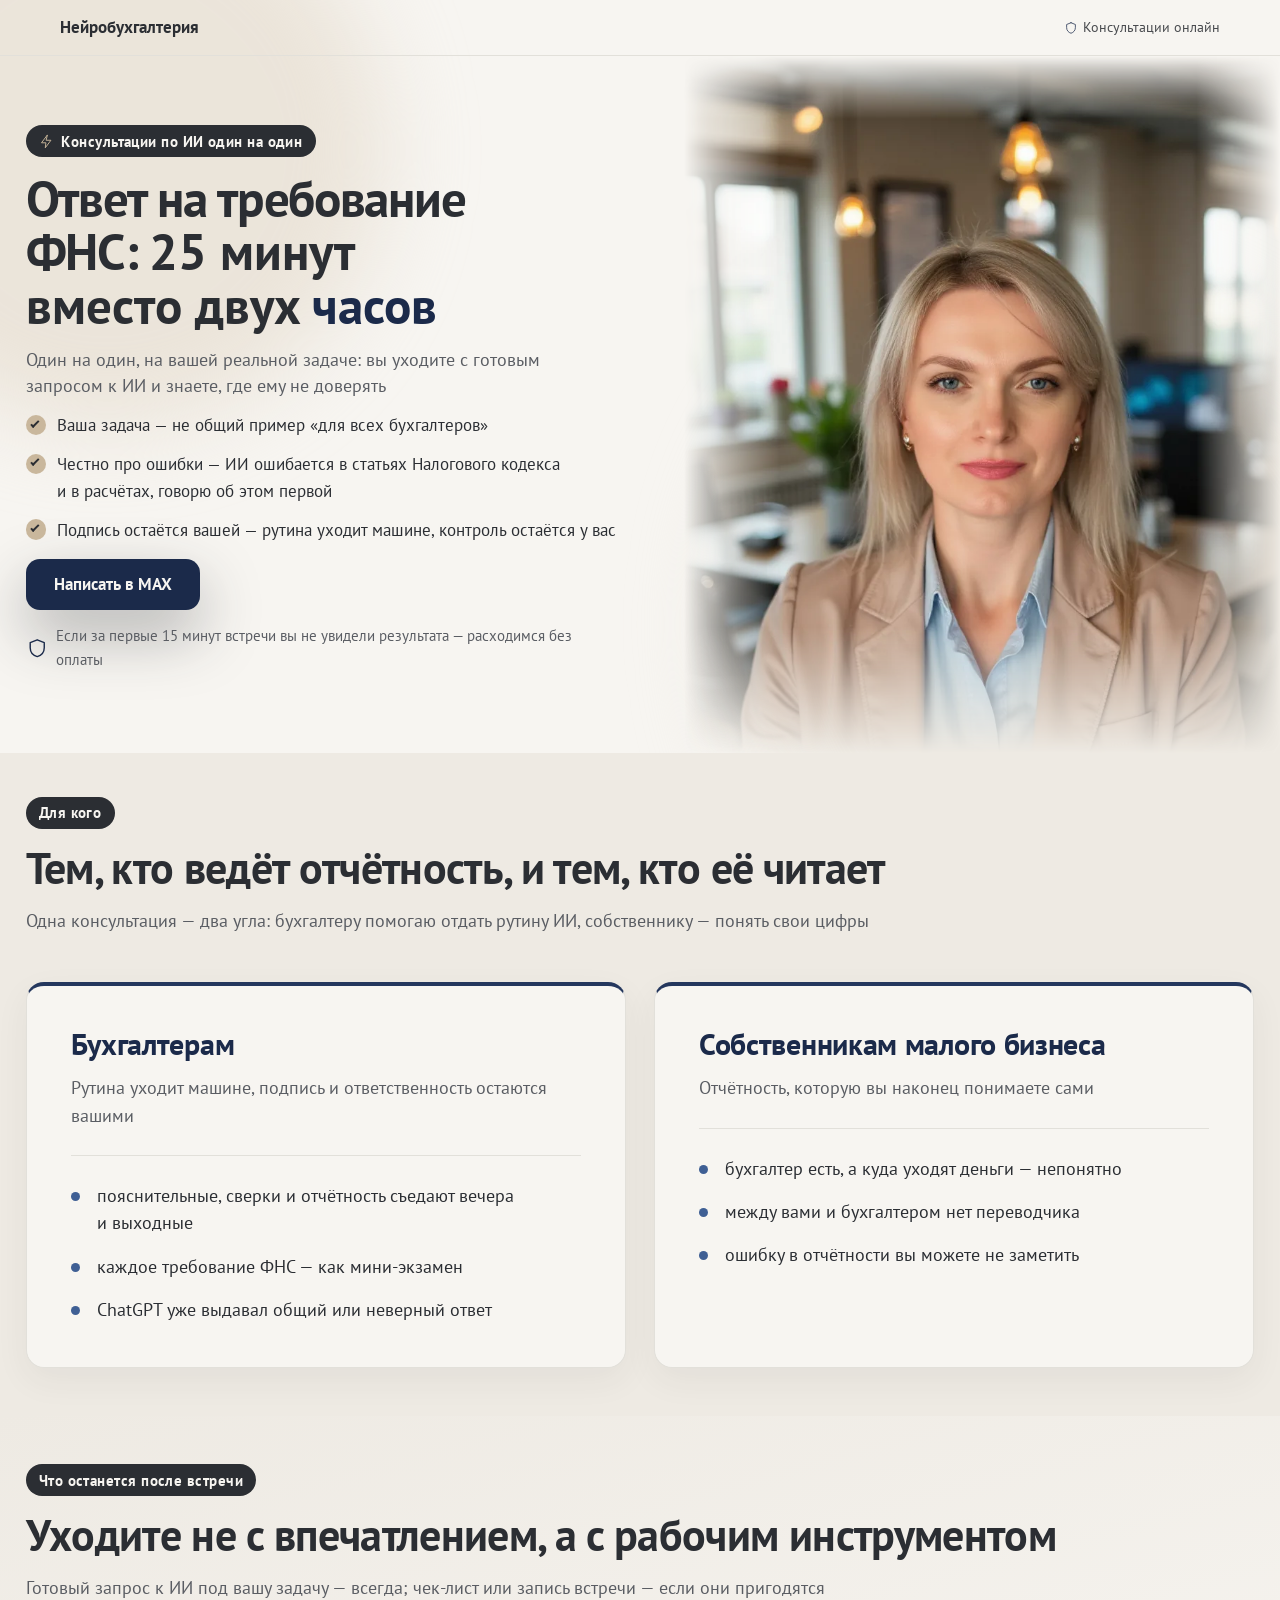
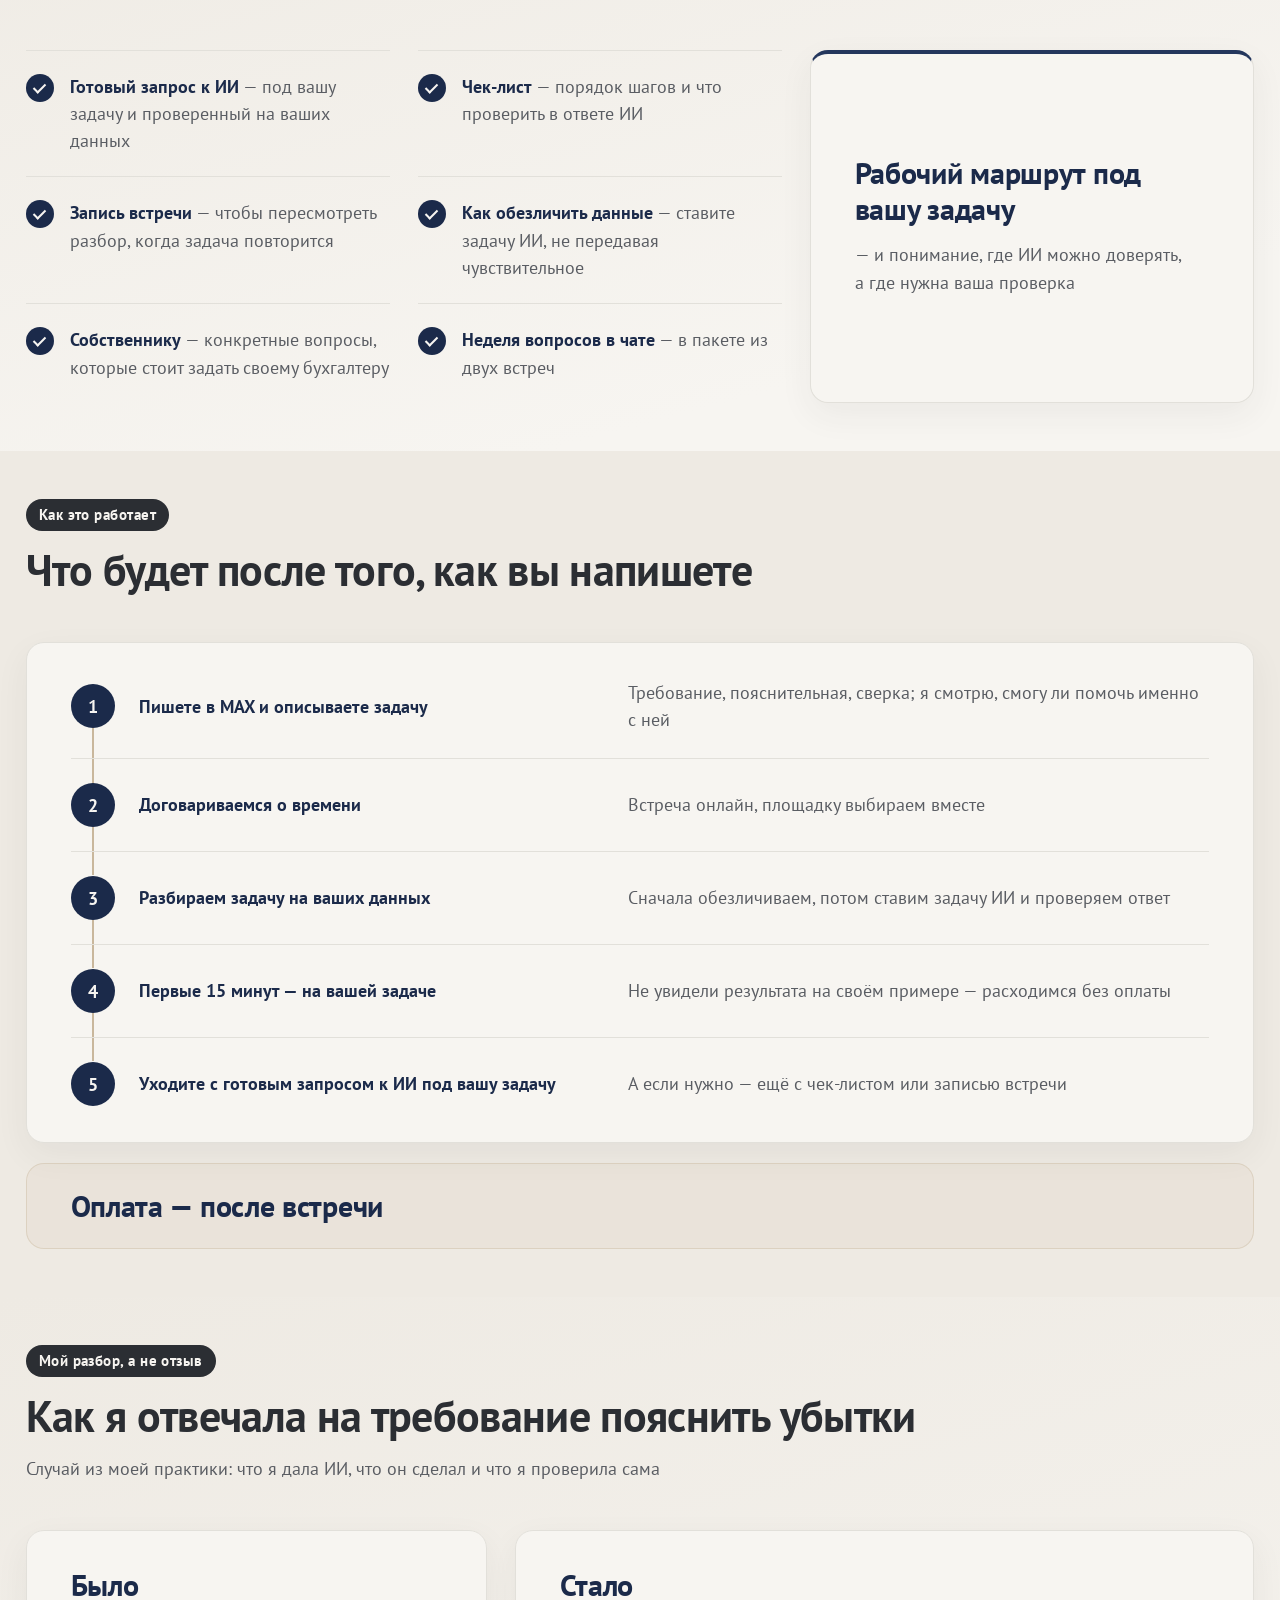
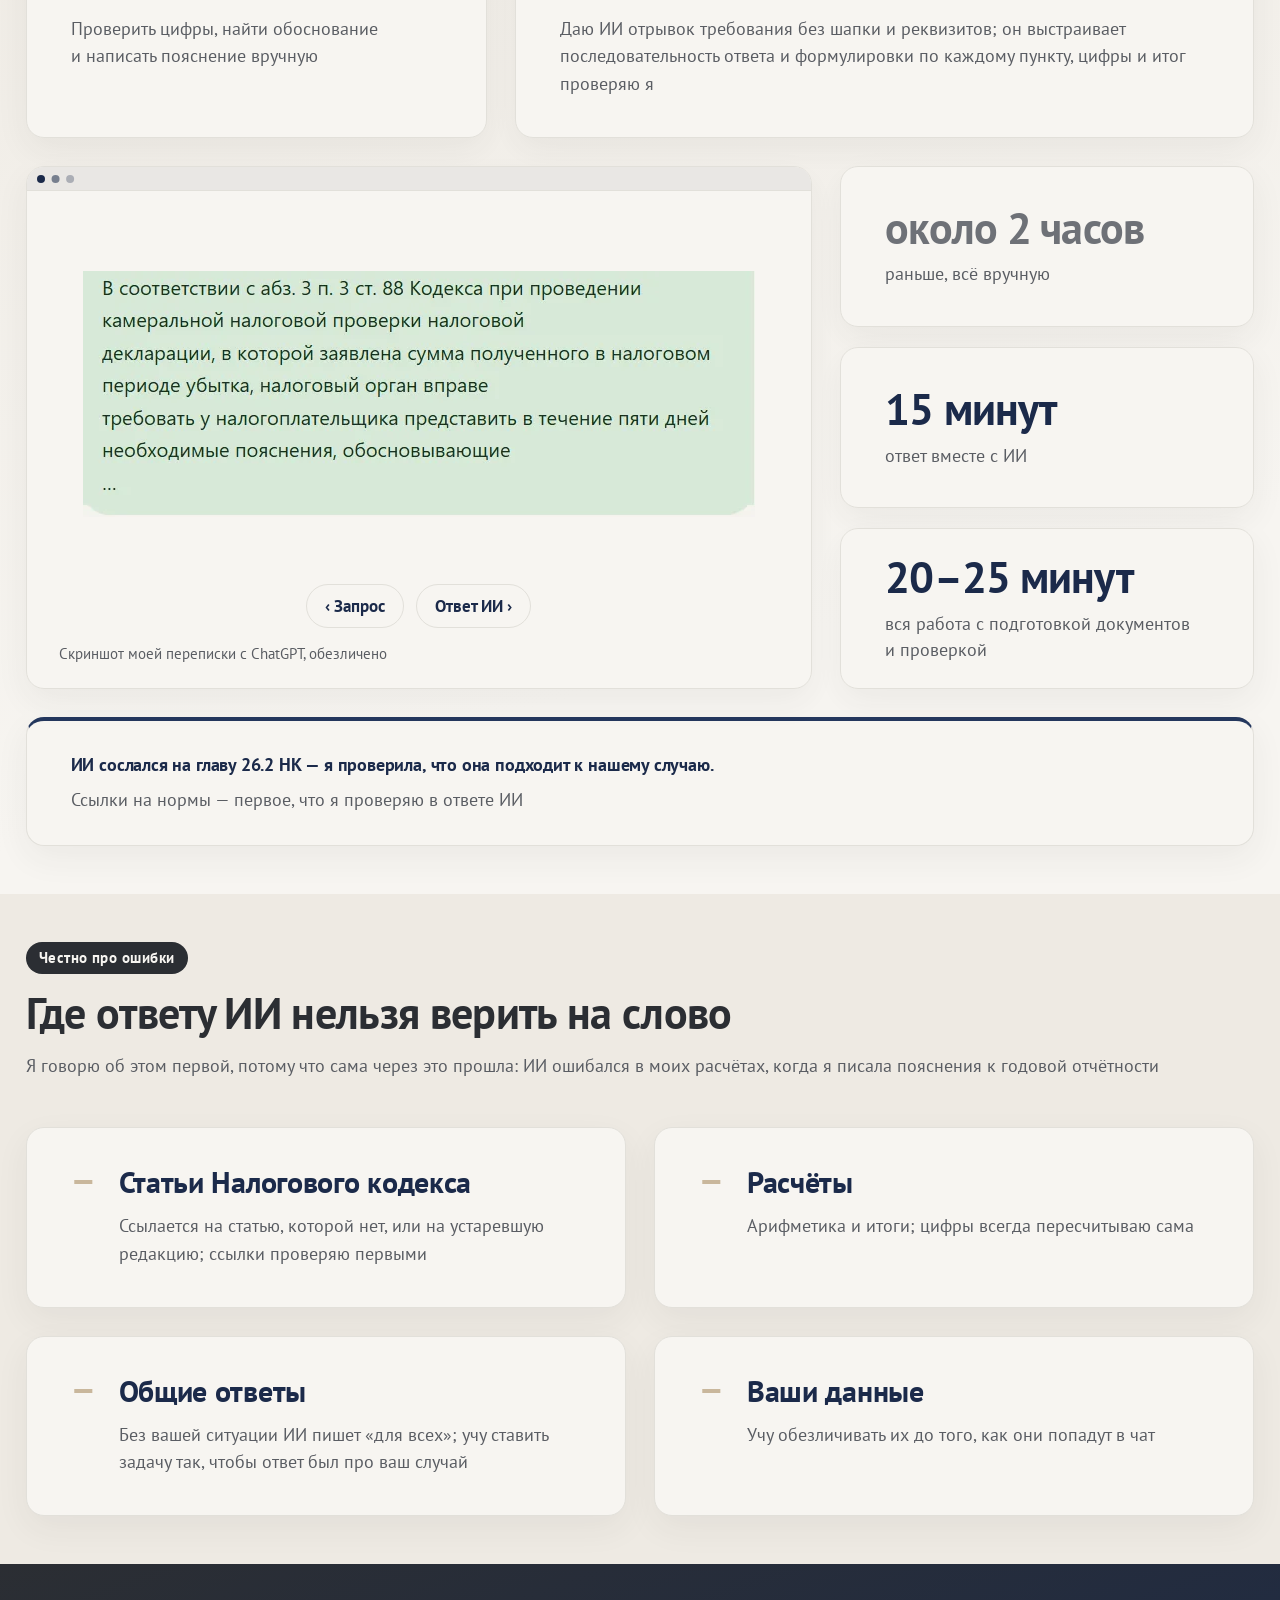
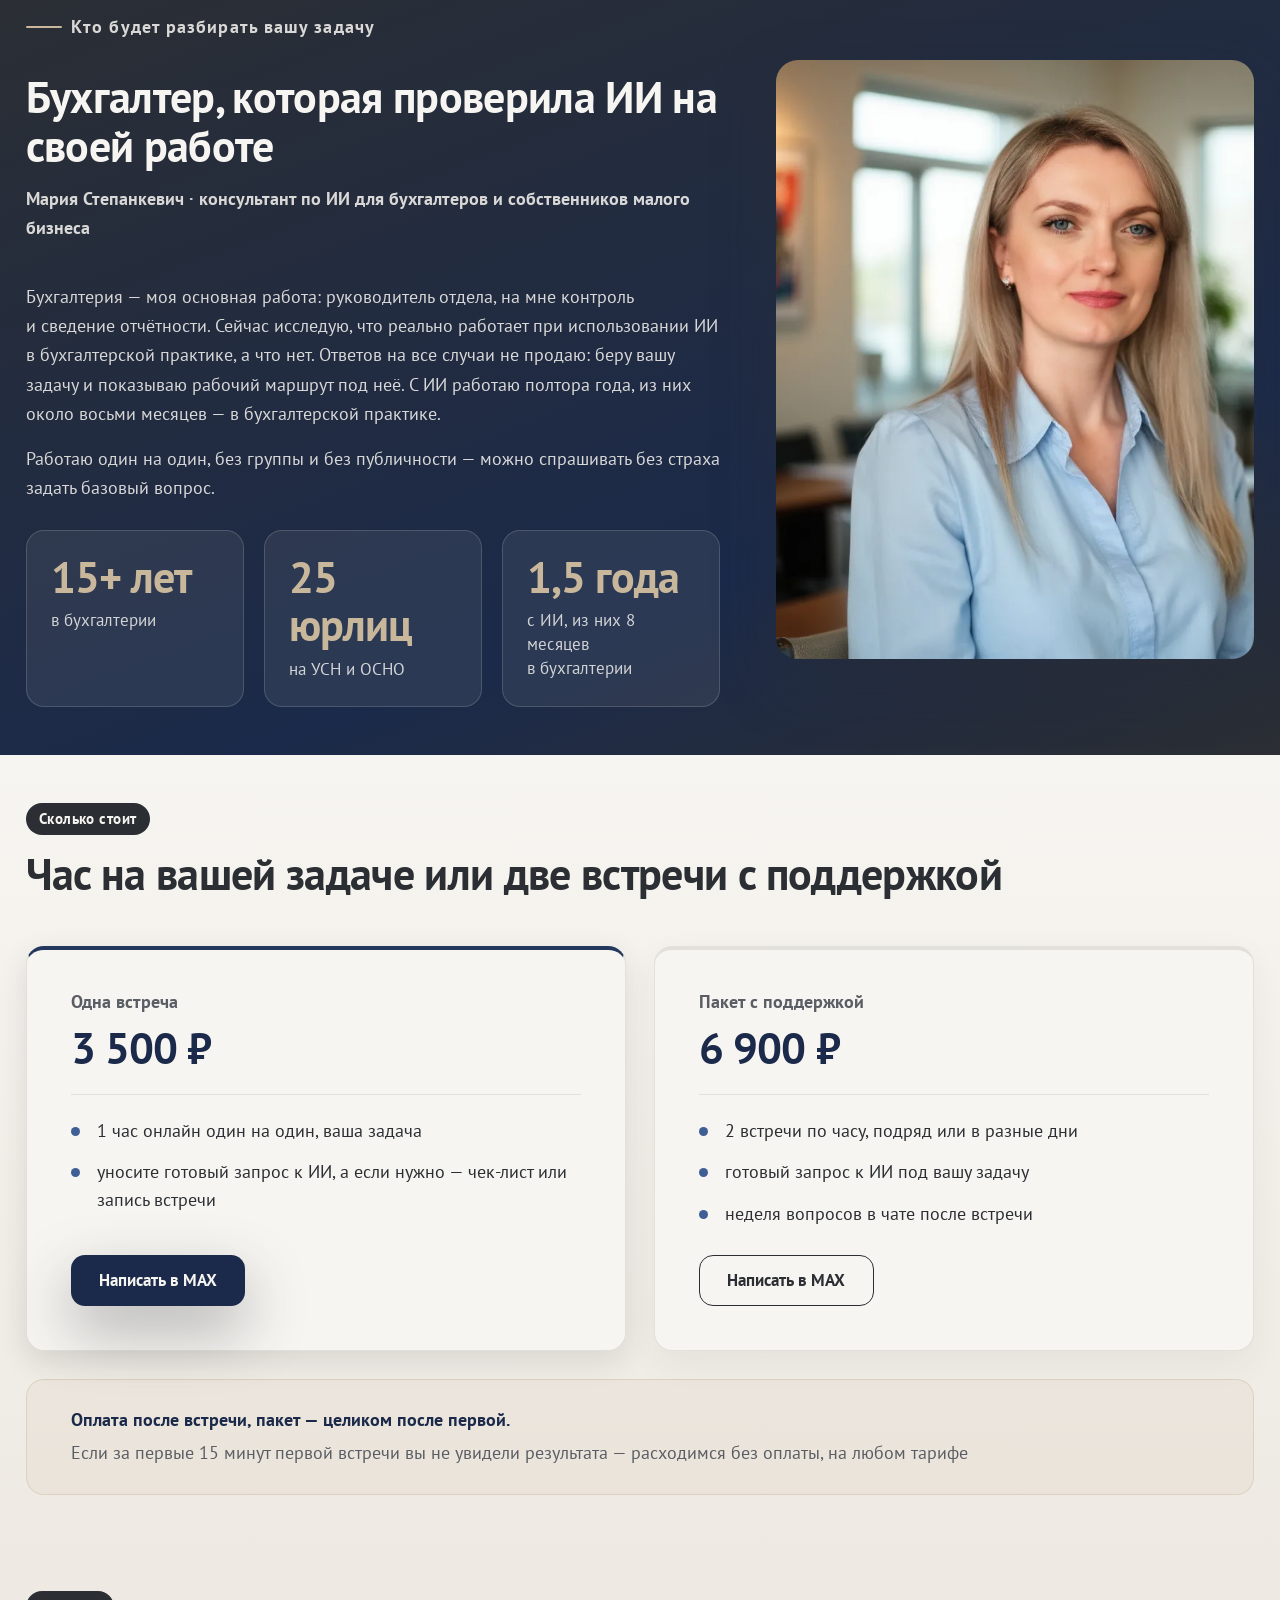
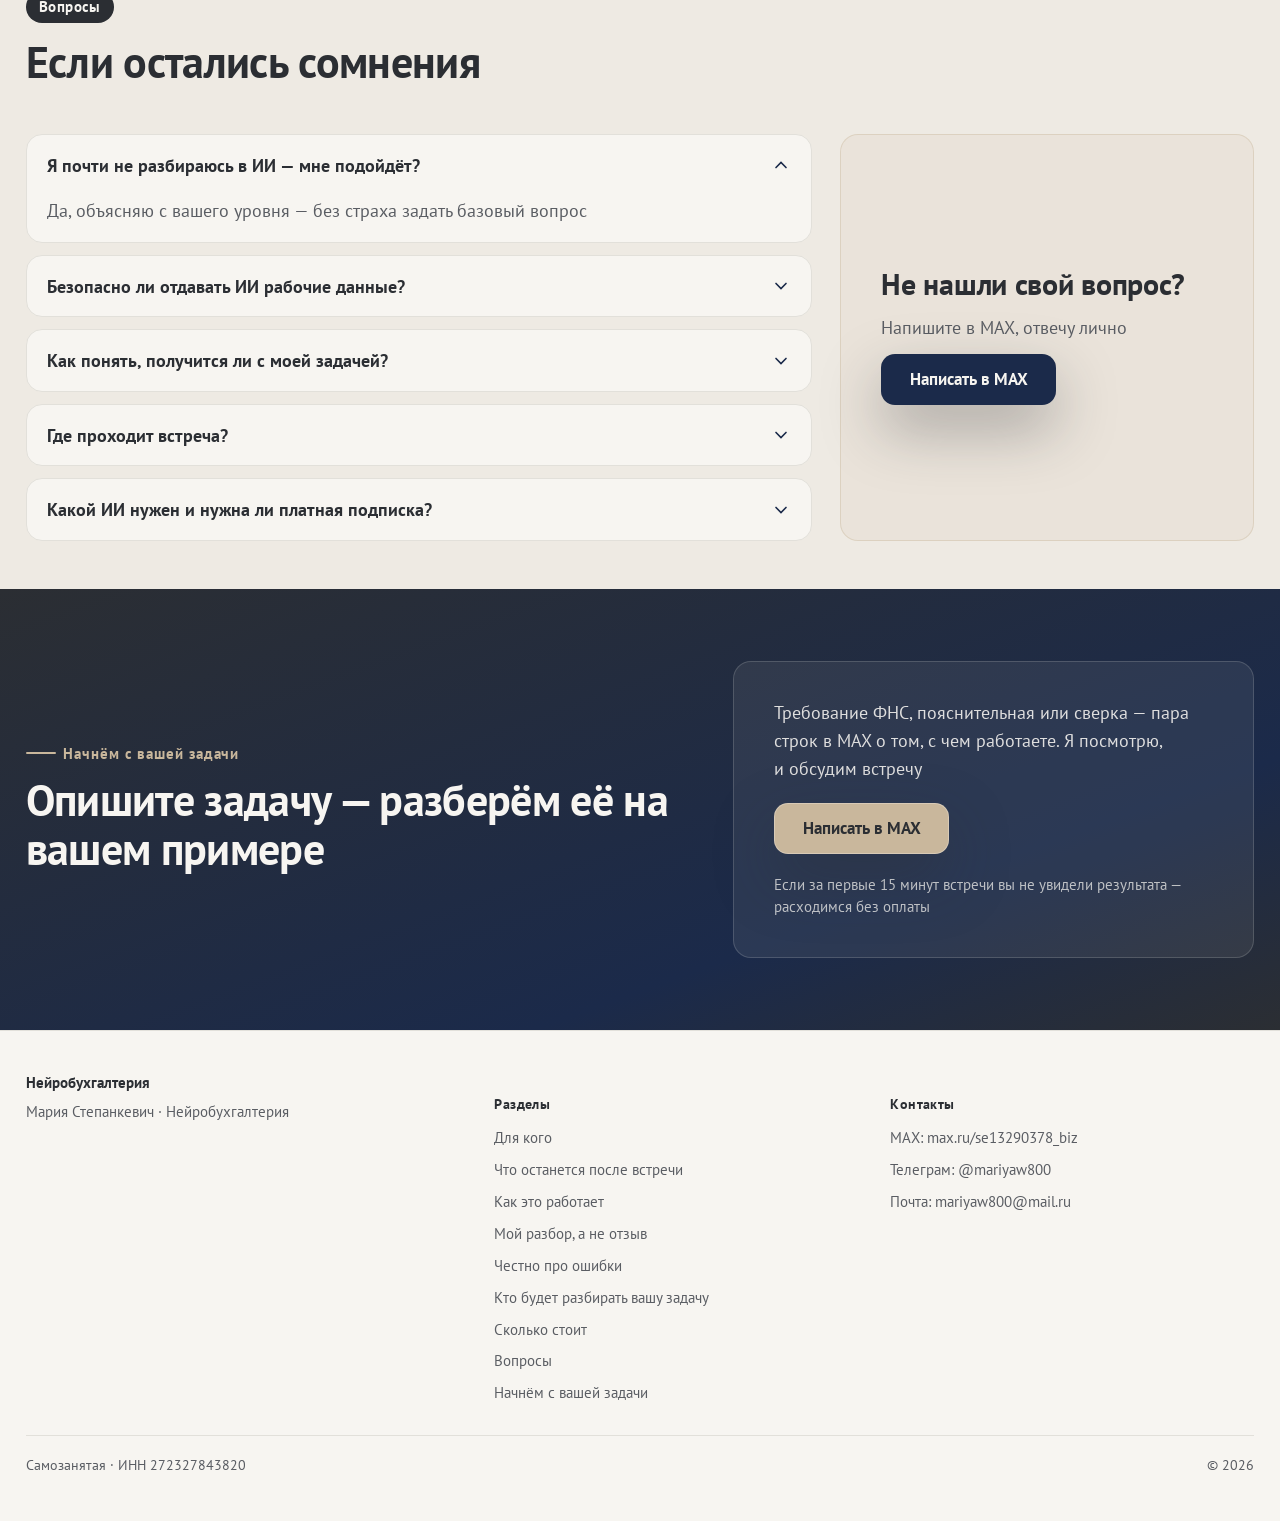
==== commit 14f08287: "Обновление 04.10 13:32 МСК" ====
--- a/index.html
+++ b/index.html
@@ -361,6 +361,42 @@
   </div>
 </div>
 </section>
+<section class="блок блок--подвал блок--тихо светлый" id="экран-11" data-тип="подвал" data-вёрстка="своя">
+<div class="блок__внутри">
+  <div class="подвал__сетка">
+    <div>
+      <span class="подвал__лого">Нейробухгалтерия</span>
+      <p>Мария Степанкевич · Нейробухгалтерия</p>
+    </div>
+    <div>
+      <h4>Разделы</h4>
+      <div class="подвал__ссылки подвал__разделы">
+        <a href="#экран-02">Для кого</a>
+        <a href="#экран-03">Что останется после встречи</a>
+        <a href="#экран-04">Как это работает</a>
+        <a href="#экран-05">Мой разбор, а не отзыв</a>
+        <a href="#экран-06">Честно про ошибки</a>
+        <a href="#экран-07">Кто будет разбирать вашу задачу</a>
+        <a href="#экран-08">Сколько стоит</a>
+        <a href="#экран-09">Вопросы</a>
+        <a href="#экран-10">Начнём с вашей задачи</a>
+      </div>
+    </div>
+    <div>
+      <h4>Контакты</h4>
+      <div class="подвал__ссылки">
+        <a href="https://max.ru/se13290378_biz" target="_blank" rel="noopener">MAX: max.ru/se13290378_biz</a>
+        <a href="https://t.me/mariyaw800" target="_blank" rel="noopener">Телеграм: @mariyaw800</a>
+        <a href="mailto:mariyaw800@mail.ru">Почта: mariyaw800@mail.ru</a>
+      </div>
+    </div>
+  </div>
+  <div class="подвал__низ">
+    <span>Самозанятая · ИНН 272327843820</span>
+    <span>© 2026</span>
+  </div>
+</div>
+</section>
 <div class="липкая-кнопка"><a class="кнопка кнопка--главная" href="https://max.ru/se13290378_biz">Написать в MAX</a></div>
 <script>
 (function () {
--- a/style.css
+++ b/style.css
@@ -1957,3 +1957,8 @@
     #экран-10 .шаг-к-делу { justify-items: stretch; gap: 16px; padding: 24px 20px 26px; }
     #экран-10 .шаг-к-делу p { font-size: var(--кегль-текст); }
   }
+
+/* экран 11 */
+#экран-11 { padding-block: 32px; }
+  @media (min-width: 900px) { #экран-11 { padding-block: 44px; } }
+  #экран-11 .блок__внутри { width: min(100% - 2 * var(--отступ-блока), 1320px); }
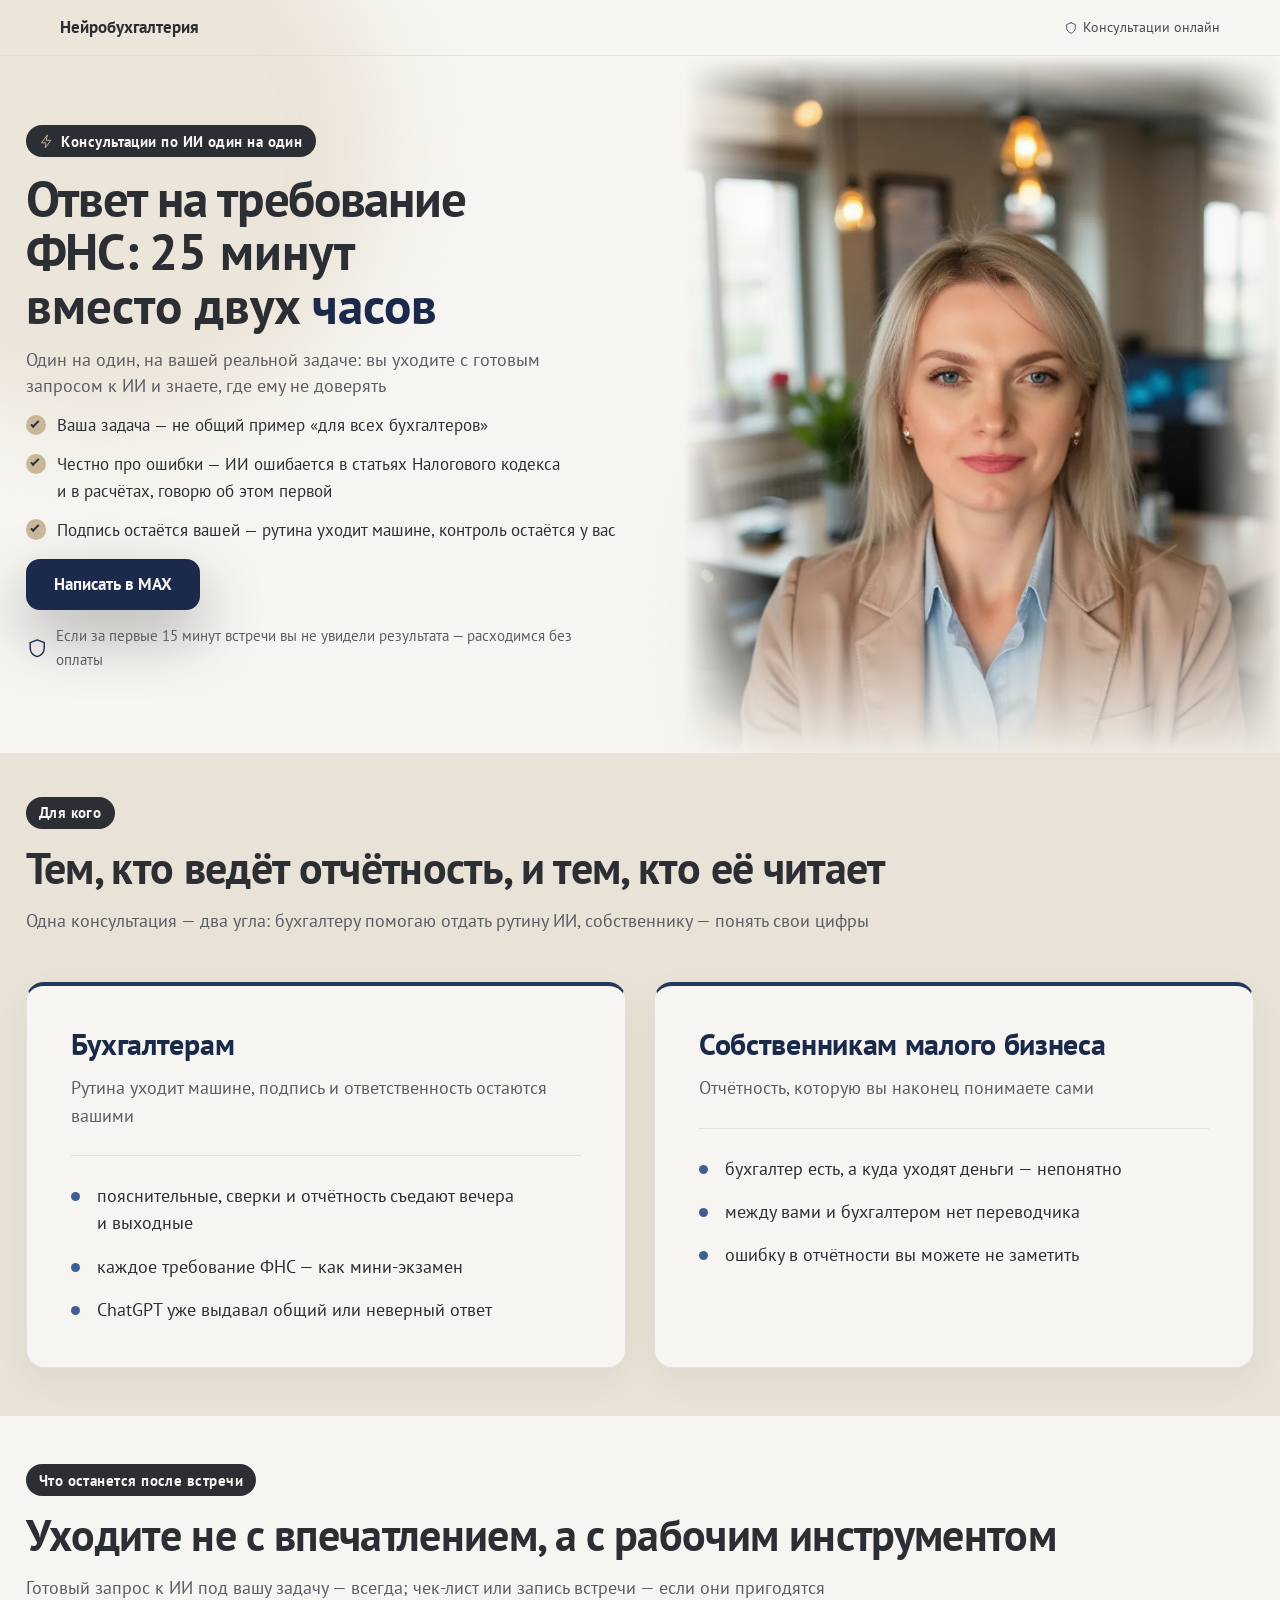
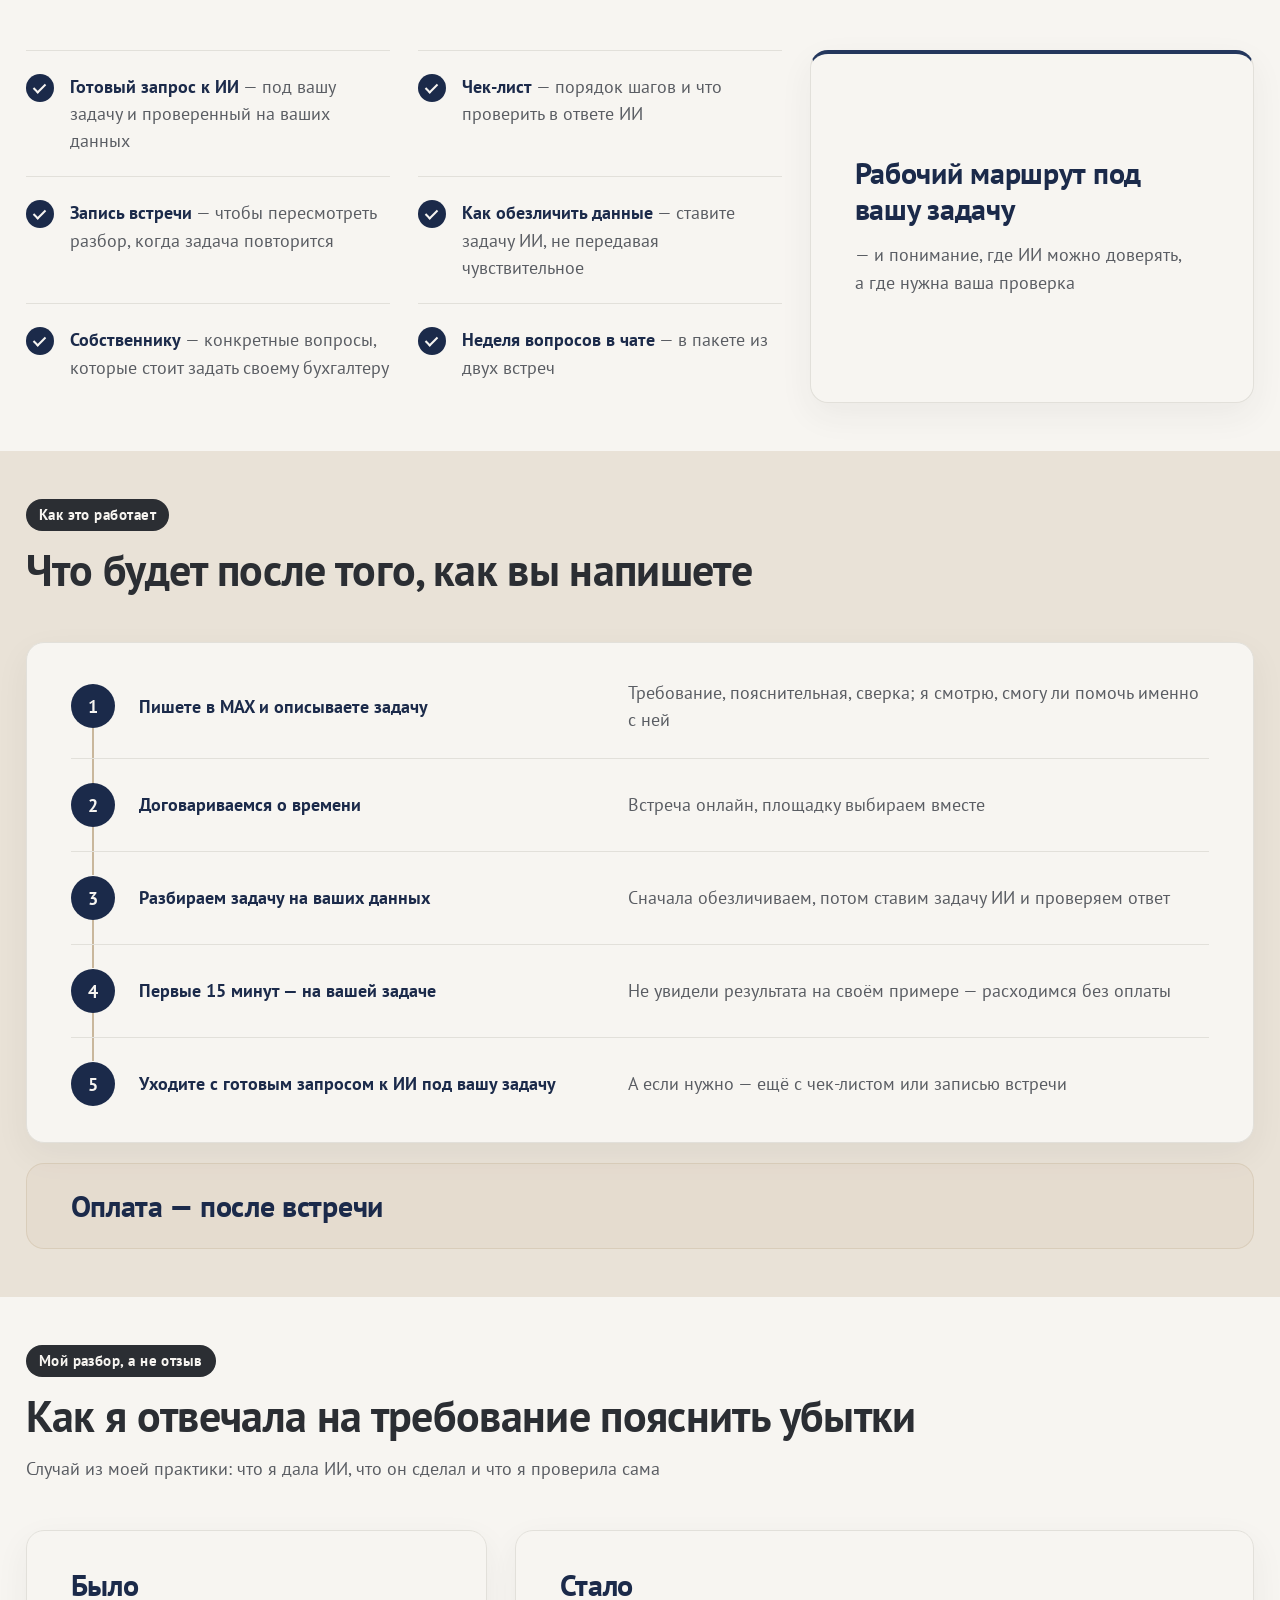
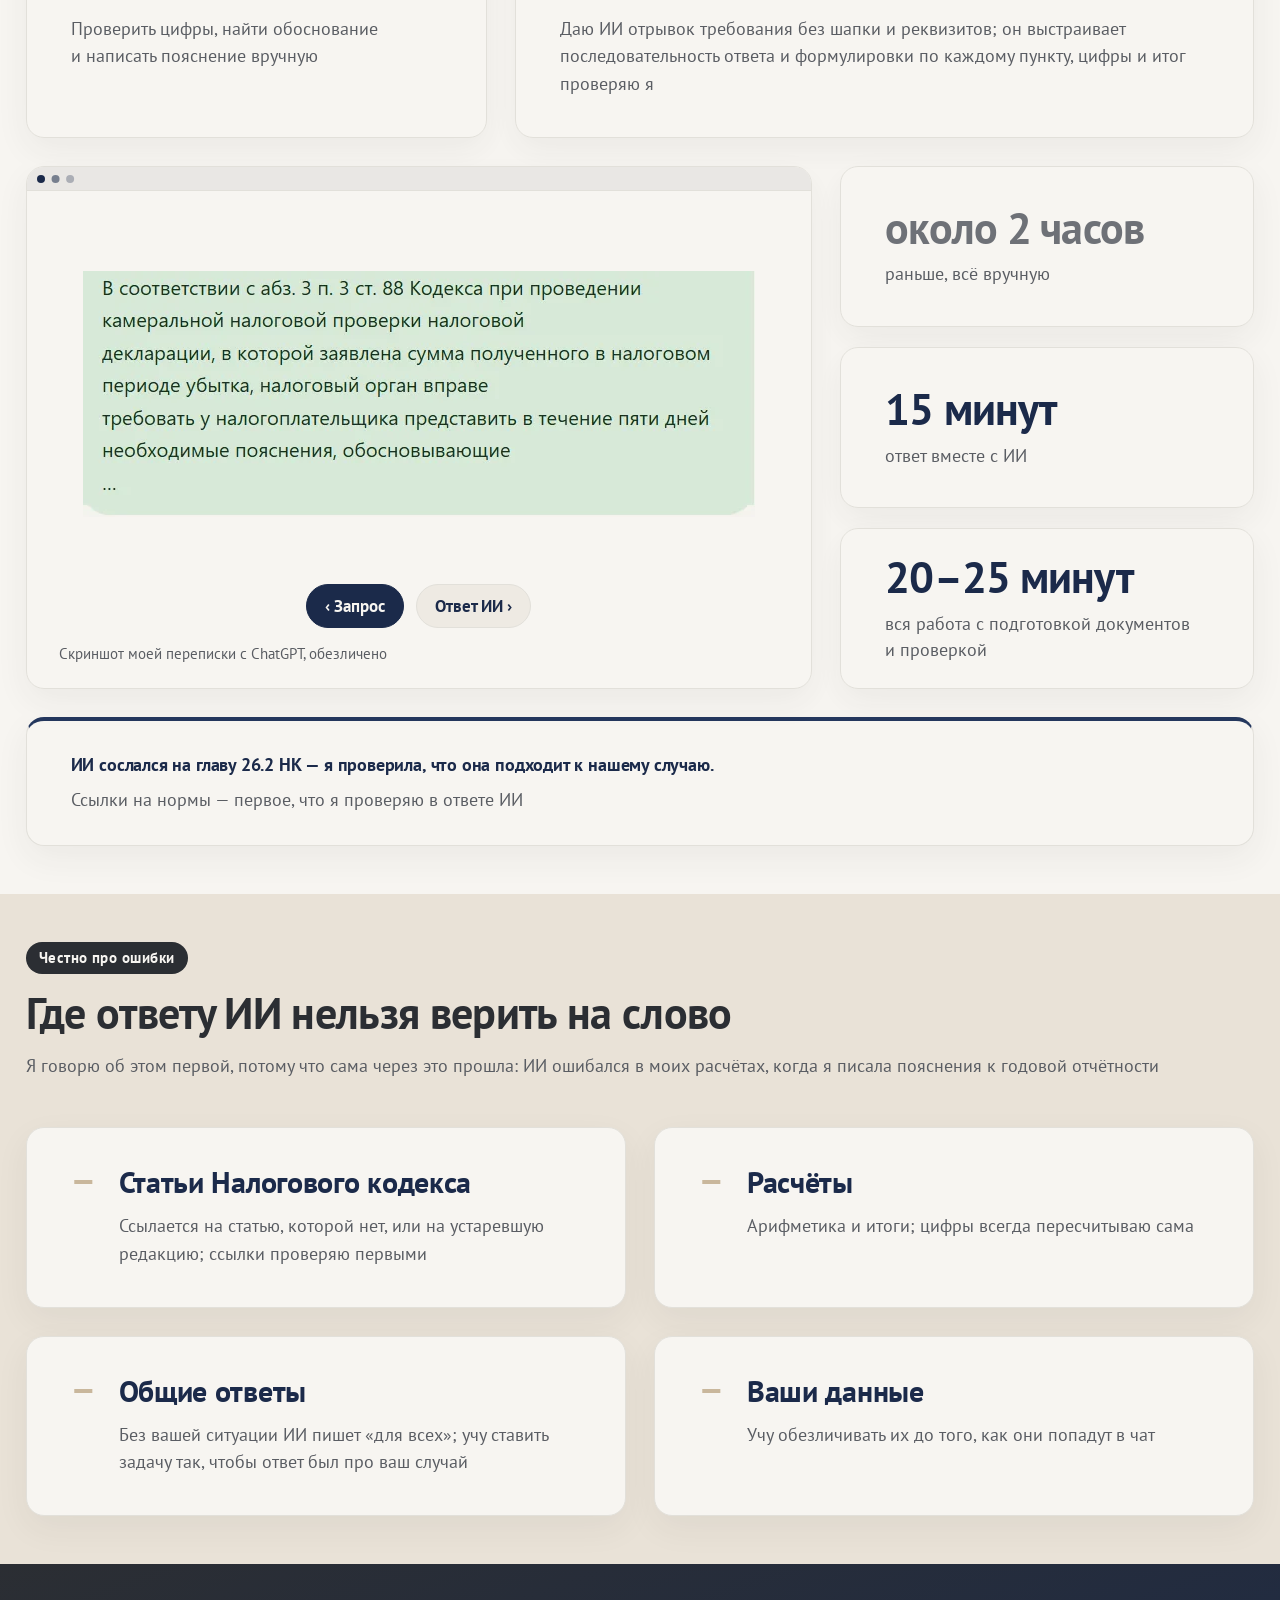
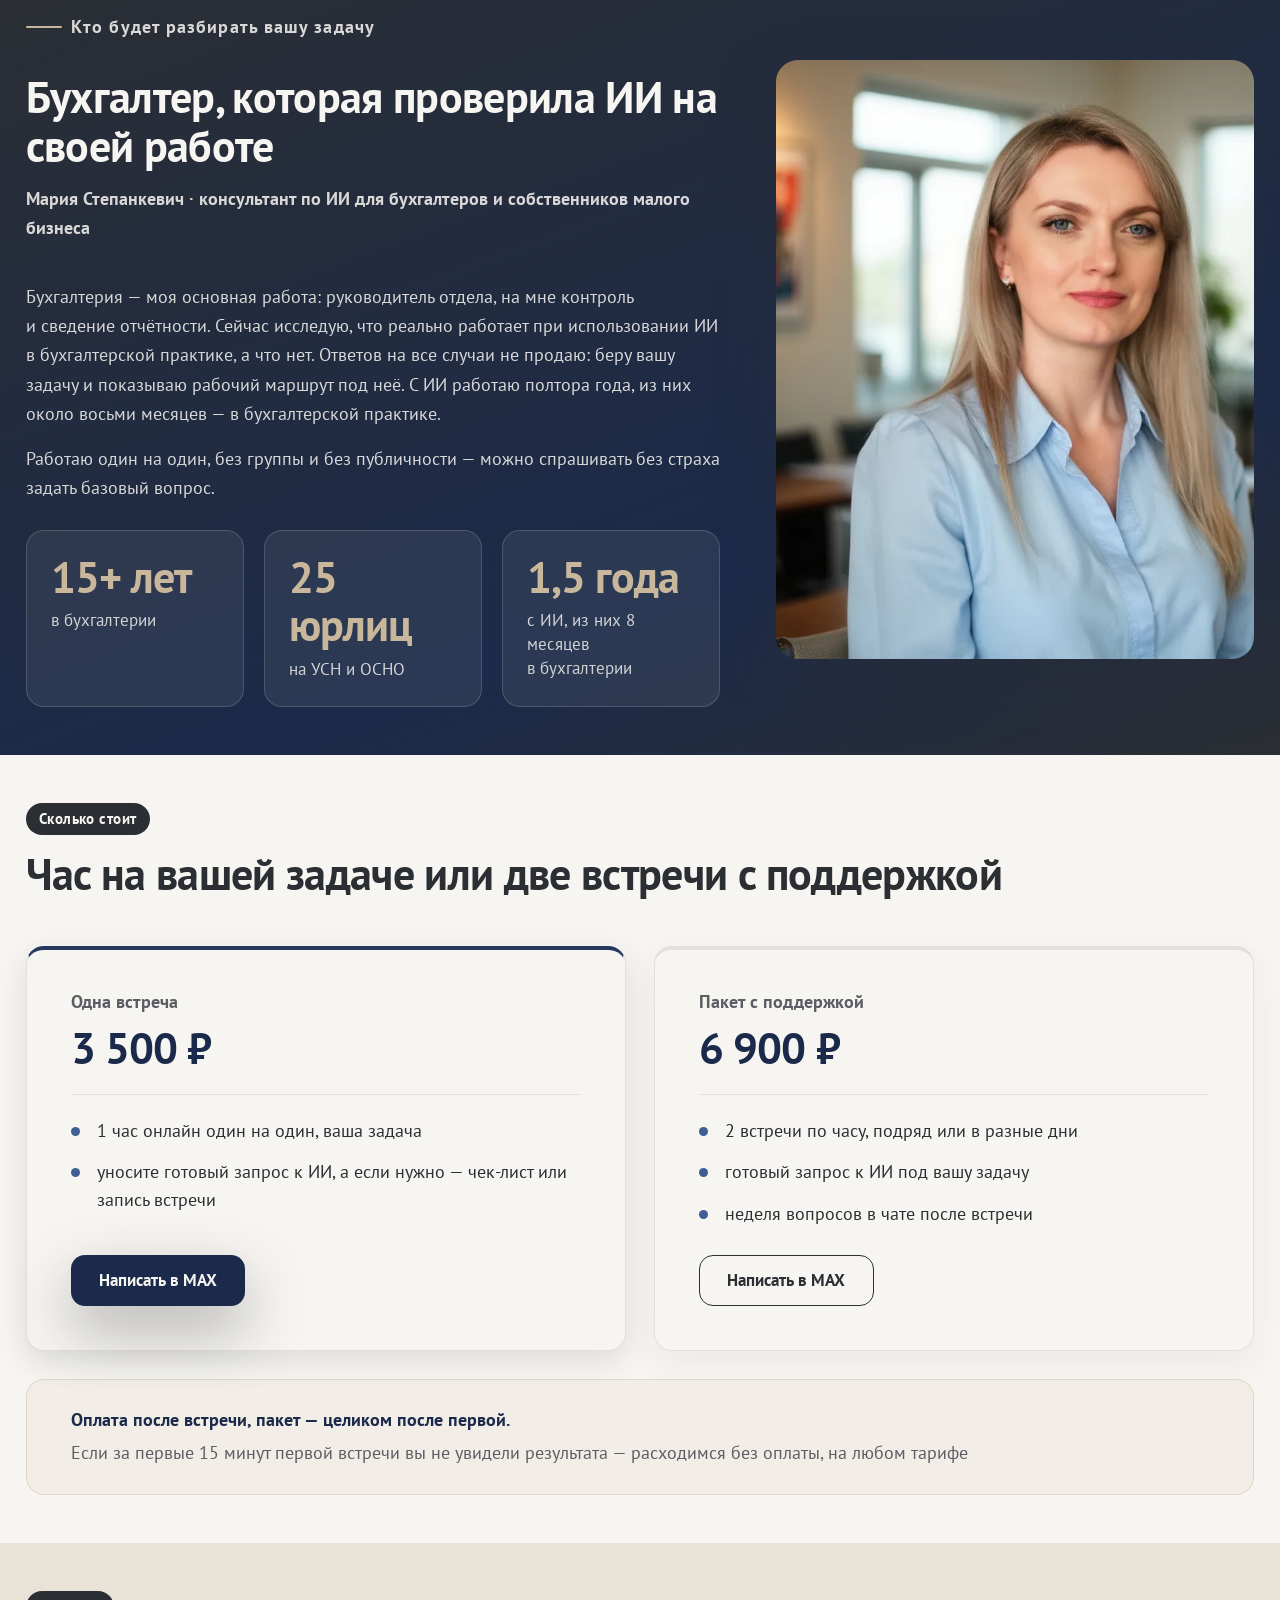
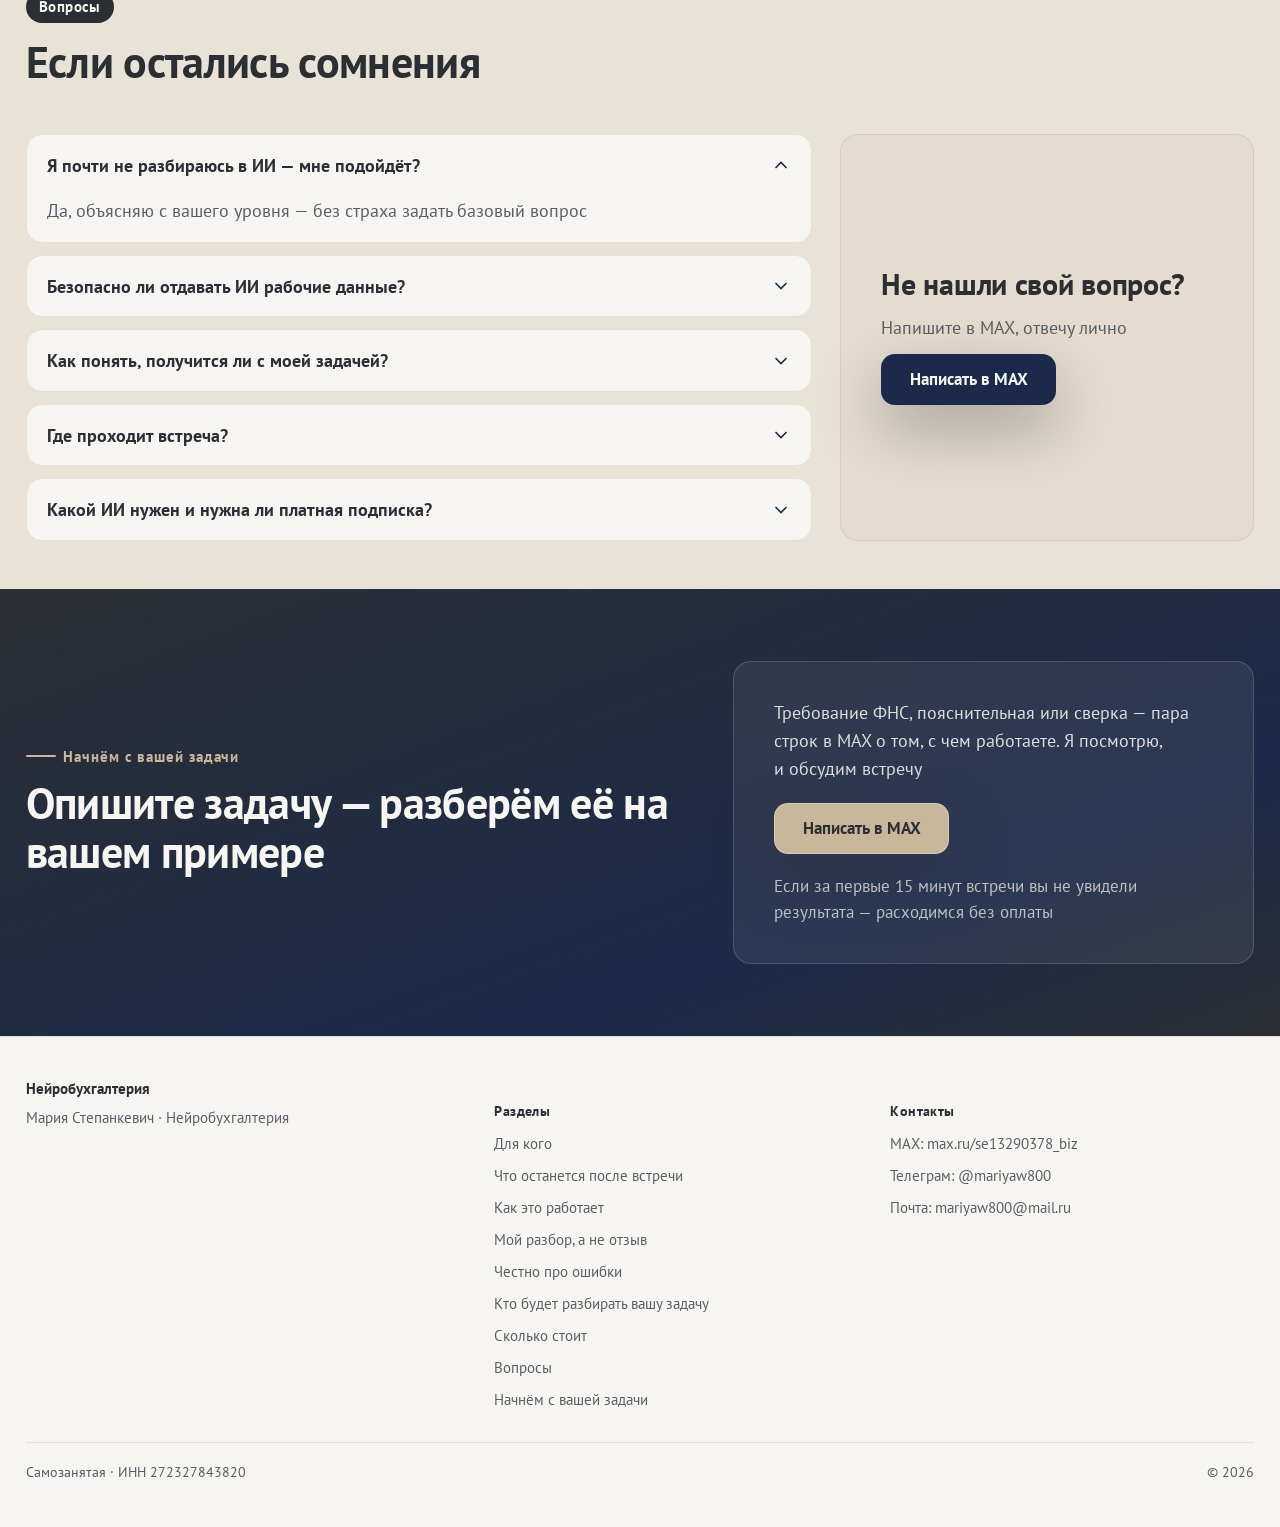
==== commit e19e7dcd: "Обновление 04.10 13:51 МСК" ====
--- a/index.html
+++ b/index.html
@@ -213,12 +213,12 @@
     </div>
     <div class="доказательство">
       <figure class="мокап">
-        <div class="переписка">
+        <div class="переписка" onscroll="var в = this.scrollLeft > this.clientWidth / 2, к = this.parentNode.querySelectorAll('.стрелка'); к[0].classList.toggle('стрелка--тут', !в); к[1].classList.toggle('стрелка--тут', в)">
           <div class="кадр"><img src="img/skrin-zapros.webp" width="672" height="246" alt="Скриншот запроса к ChatGPT: отрывок требования налогового органа представить пояснения по убытку, без шапки и реквизитов" loading="lazy" decoding="async"></div>
           <div class="кадр"><img src="img/skrin-otvet.webp" width="948" height="187" alt="Скриншот ответа ChatGPT: что повлияло на финансовый результат — рост расходов на товары, материалы и услуги, рост операционных расходов, изменение рыночной конъюнктуры, поддержание и развитие деятельности" loading="lazy" decoding="async"></div>
         </div>
         <div class="пульт">
-          <button type="button" class="стрелка" onclick="this.closest('figure').querySelector('.переписка').scrollTo({left: 0})">‹ Запрос</button>
+          <button type="button" class="стрелка стрелка--тут" onclick="this.closest('figure').querySelector('.переписка').scrollTo({left: 0})">‹ Запрос</button>
           <button type="button" class="стрелка" onclick="var л = this.closest('figure').querySelector('.переписка'); л.scrollTo({left: л.scrollWidth})">Ответ ИИ ›</button>
         </div>
         <figcaption>Скриншот моей переписки с ChatGPT, обезличено</figcaption>
--- a/style.css
+++ b/style.css
@@ -1671,7 +1671,8 @@
 /* экран 02 */
 #экран-02 { margin-top: -88px; padding-top: 24px; padding-bottom: 32px; }
   @media (min-width: 900px) { #экран-02 { margin-top: 0; padding-top: 44px; padding-bottom: 48px; } }
-  #экран-02 .блок__внутри { width: min(100% - 2 * var(--отступ-блока), 1320px); }
+  #экран-02 .блок__внутри { width: calc(100% - 2 * var(--отступ-блока)); }
+  #экран-02.светлый { background: color-mix(in srgb, var(--цвет-тёплый-мягкий) 40%, var(--цвет-фон-2)); }
   #экран-02 .секция__шапка, #экран-02 .секция__шапка h2 { max-width: none; }
   #экран-02 .секция__лид { max-width: 860px; }
   #экран-02 .пара { display: grid; grid-template-columns: 1fr 1fr; column-gap: 28px; align-items: stretch; }
@@ -1699,7 +1700,8 @@
 /* экран 03 */
 #экран-03 { padding-block: 32px; }
   @media (min-width: 900px) { #экран-03 { padding-block: 48px; } }
-  #экран-03 .блок__внутри { width: min(100% - 2 * var(--отступ-блока), 1320px); }
+  #экран-03 .блок__внутри { width: calc(100% - 2 * var(--отступ-блока)); }
+  #экран-03.светлый { background: var(--цвет-фон); }
   #экран-03 .секция__шапка, #экран-03 .секция__шапка h2 { max-width: none; }
   #экран-03 .секция__лид { max-width: 860px; }
   #экран-03 .разворот { display: grid; grid-template-columns: 1.7fr 1fr; gap: 28px; align-items: stretch; }
@@ -1733,7 +1735,8 @@
 /* экран 04 */
 #экран-04 { padding-block: 32px; }
   @media (min-width: 900px) { #экран-04 { padding-block: 48px; } }
-  #экран-04 .блок__внутри { width: min(100% - 2 * var(--отступ-блока), 1320px); }
+  #экран-04 .блок__внутри { width: calc(100% - 2 * var(--отступ-блока)); }
+  #экран-04.светлый { background: color-mix(in srgb, var(--цвет-тёплый-мягкий) 40%, var(--цвет-фон-2)); }
   #экран-04 .секция__шапка, #экран-04 .секция__шапка h2 { max-width: none; }
   #экран-04 .дорога { list-style: none; margin: 0; padding: 12px 44px; border-radius: var(--радиус-карточки); }
   #экран-04 .дорога li { position: relative; display: grid; grid-template-columns: 44px 1fr 1.25fr; column-gap: 24px; align-items: center; padding: 24px 0; }
@@ -1769,7 +1772,8 @@
 /* экран 05 */
 #экран-05 { padding-block: 32px; }
   @media (min-width: 900px) { #экран-05 { padding-block: 48px; } }
-  #экран-05 .блок__внутри { width: min(100% - 2 * var(--отступ-блока), 1320px); }
+  #экран-05 .блок__внутри { width: calc(100% - 2 * var(--отступ-блока)); }
+  #экран-05.светлый { background: var(--цвет-фон); }
   #экран-05 .секция__шапка, #экран-05 .секция__шапка h2 { max-width: none; }
   #экран-05 .секция__лид { max-width: 860px; }
   #экран-05 .история { display: grid; gap: 28px; }
@@ -1789,8 +1793,10 @@
   #экран-05 .кадр { flex: 0 0 100%; scroll-snap-align: start; display: grid; place-items: center; padding: 28px 32px 12px; }
   #экран-05 .пульт { display: flex; align-items: center; justify-content: center; gap: 12px; padding: 4px 32px 2px; }
   #экран-05 .стрелка { font: inherit; min-height: 44px; padding: 0 18px; border-radius: 9em; font-weight: 700; font-size: var(--кегль-текст); line-height: 1; cursor: pointer; }
-  #экран-05.светлый .стрелка { background: var(--цвет-фон-карточки); color: var(--цвет-акцент); border: 1px solid var(--цвет-линия); }
+  #экран-05.светлый .стрелка { background: var(--цвет-фон-2); color: var(--цвет-акцент); border: 1px solid var(--цвет-линия); }
   #экран-05.светлый .стрелка:hover { border-color: var(--цвет-акцент-яркий); }
+  #экран-05.светлый .стрелка--тут { background: var(--цвет-акцент); color: var(--цвет-на-акценте); border-color: var(--цвет-акцент); }
+  #экран-05.тёмный .стрелка--тут { background: var(--цвет-тёплый); color: var(--цвет-тёмный-фон); border-color: var(--цвет-тёплый); }
   #экран-05.тёмный .стрелка { background: transparent; color: var(--цвет-тёмный-текст); border: 1px solid color-mix(in srgb, var(--цвет-тёмный-текст) 30%, transparent); }
   #экран-05 .мокап img { width: auto; max-width: 100%; height: auto; aspect-ratio: auto; object-fit: contain; mix-blend-mode: multiply; }
   #экран-05 .мокап figcaption { padding: 12px 32px 22px; font-size: var(--кегль-мелкий); }
@@ -1822,7 +1828,8 @@
 /* экран 06 */
 #экран-06 { padding-block: 32px; }
   @media (min-width: 900px) { #экран-06 { padding-block: 48px; } }
-  #экран-06 .блок__внутри { width: min(100% - 2 * var(--отступ-блока), 1320px); }
+  #экран-06 .блок__внутри { width: calc(100% - 2 * var(--отступ-блока)); }
+  #экран-06.светлый { background: color-mix(in srgb, var(--цвет-тёплый-мягкий) 40%, var(--цвет-фон-2)); }
   #экран-06 .секция__шапка, #экран-06 .секция__шапка h2 { max-width: none; }
   #экран-06 .секция__лид { max-width: none; }
   #экран-06 .места { list-style: none; margin: 0; padding: 0; display: grid; grid-template-columns: 1fr 1fr; gap: 28px; }
@@ -1849,7 +1856,7 @@
 /* экран 07 */
 #экран-07 { padding-block: 32px; }
   @media (min-width: 900px) { #экран-07 { padding-block: 48px; } }
-  #экран-07 .блок__внутри { width: min(100% - 2 * var(--отступ-блока), 1320px); }
+  #экран-07 .блок__внутри { width: calc(100% - 2 * var(--отступ-блока)); }
   #экран-07 .разворот { display: grid; grid-template-columns: 1.45fr 1fr; gap: 56px; align-items: center; }
   #экран-07 .секция__шапка, #экран-07 .секция__шапка h2 { max-width: none; }
   #экран-07 .секция__шапка { margin-bottom: 24px; }
@@ -1882,7 +1889,8 @@
 /* экран 08 */
 #экран-08 { padding-block: 32px; }
   @media (min-width: 900px) { #экран-08 { padding-block: 48px; } }
-  #экран-08 .блок__внутри { width: min(100% - 2 * var(--отступ-блока), 1320px); }
+  #экран-08 .блок__внутри { width: calc(100% - 2 * var(--отступ-блока)); }
+  #экран-08.светлый { background: var(--цвет-фон); }
   #экран-08 .секция__шапка, #экран-08 .секция__шапка h2 { max-width: none; }
   #экран-08 .пакеты { display: grid; grid-template-columns: 1fr 1fr; gap: 28px; align-items: stretch; }
   #экран-08 .пакет { display: grid; grid-template-rows: auto auto 1fr auto; row-gap: 0; padding: 40px 44px 44px; border-radius: var(--радиус-карточки); border-top-width: 4px; border-top-style: solid; }
@@ -1922,7 +1930,8 @@
 /* экран 09 */
 #экран-09 { padding-block: 32px; }
   @media (min-width: 900px) { #экран-09 { padding-block: 48px; } }
-  #экран-09 .блок__внутри { width: min(100% - 2 * var(--отступ-блока), 1320px); }
+  #экран-09 .блок__внутри { width: calc(100% - 2 * var(--отступ-блока)); }
+  #экран-09.светлый { background: color-mix(in srgb, var(--цвет-тёплый-мягкий) 40%, var(--цвет-фон-2)); }
   #экран-09 .секция__шапка, #экран-09 .секция__шапка h2 { max-width: none; }
   #экран-09 .пара { display: grid; grid-template-columns: 1.9fr 1fr; gap: 28px; align-items: stretch; }
   #экран-09 .вопрос__шапка { font-size: var(--кегль-лид); }
@@ -1940,12 +1949,12 @@
 /* экран 10 */
 #экран-10 { padding-block: 44px; }
   @media (min-width: 900px) { #экран-10 { padding-block: 72px; min-height: 0; } }
-  #экран-10 .блок__внутри { width: min(100% - 2 * var(--отступ-блока), 1320px); }
+  #экран-10 .блок__внутри { width: calc(100% - 2 * var(--отступ-блока)); }
   #экран-10 .призыв { display: grid; grid-template-columns: 1.25fr 1fr; gap: 56px; align-items: center; }
   #экран-10 .секция__шапка, #экран-10 .секция__шапка h2 { max-width: none; margin-bottom: 0; }
   #экран-10 .шаг-к-делу { display: grid; justify-items: start; gap: 20px; padding: 36px 40px 38px; border-radius: var(--радиус-карточки); }
   #экран-10 .шаг-к-делу p { font-size: var(--кегль-лид); line-height: 1.55; margin-bottom: 0; }
-  #экран-10 .шаг-к-делу .условие-шага { font-size: var(--кегль-мелкий); line-height: 1.5; }
+  #экран-10 .шаг-к-делу .условие-шага { font-size: var(--кегль-текст); line-height: 1.5; }
   #экран-10.тёмный .шаг-к-делу { background: color-mix(in srgb, var(--цвет-тёмный-текст) 7%, transparent); border: 1px solid color-mix(in srgb, var(--цвет-тёмный-текст) 16%, transparent); }
   #экран-10.тёмный .шаг-к-делу p { color: color-mix(in srgb, var(--цвет-тёмный-текст) 88%, transparent); }
   #экран-10.тёмный .шаг-к-делу .условие-шага { color: color-mix(in srgb, var(--цвет-тёмный-текст) 72%, transparent); }
@@ -1961,4 +1970,4 @@
 /* экран 11 */
 #экран-11 { padding-block: 32px; }
   @media (min-width: 900px) { #экран-11 { padding-block: 44px; } }
-  #экран-11 .блок__внутри { width: min(100% - 2 * var(--отступ-блока), 1320px); }
+  #экран-11 .блок__внутри { width: calc(100% - 2 * var(--отступ-блока)); }
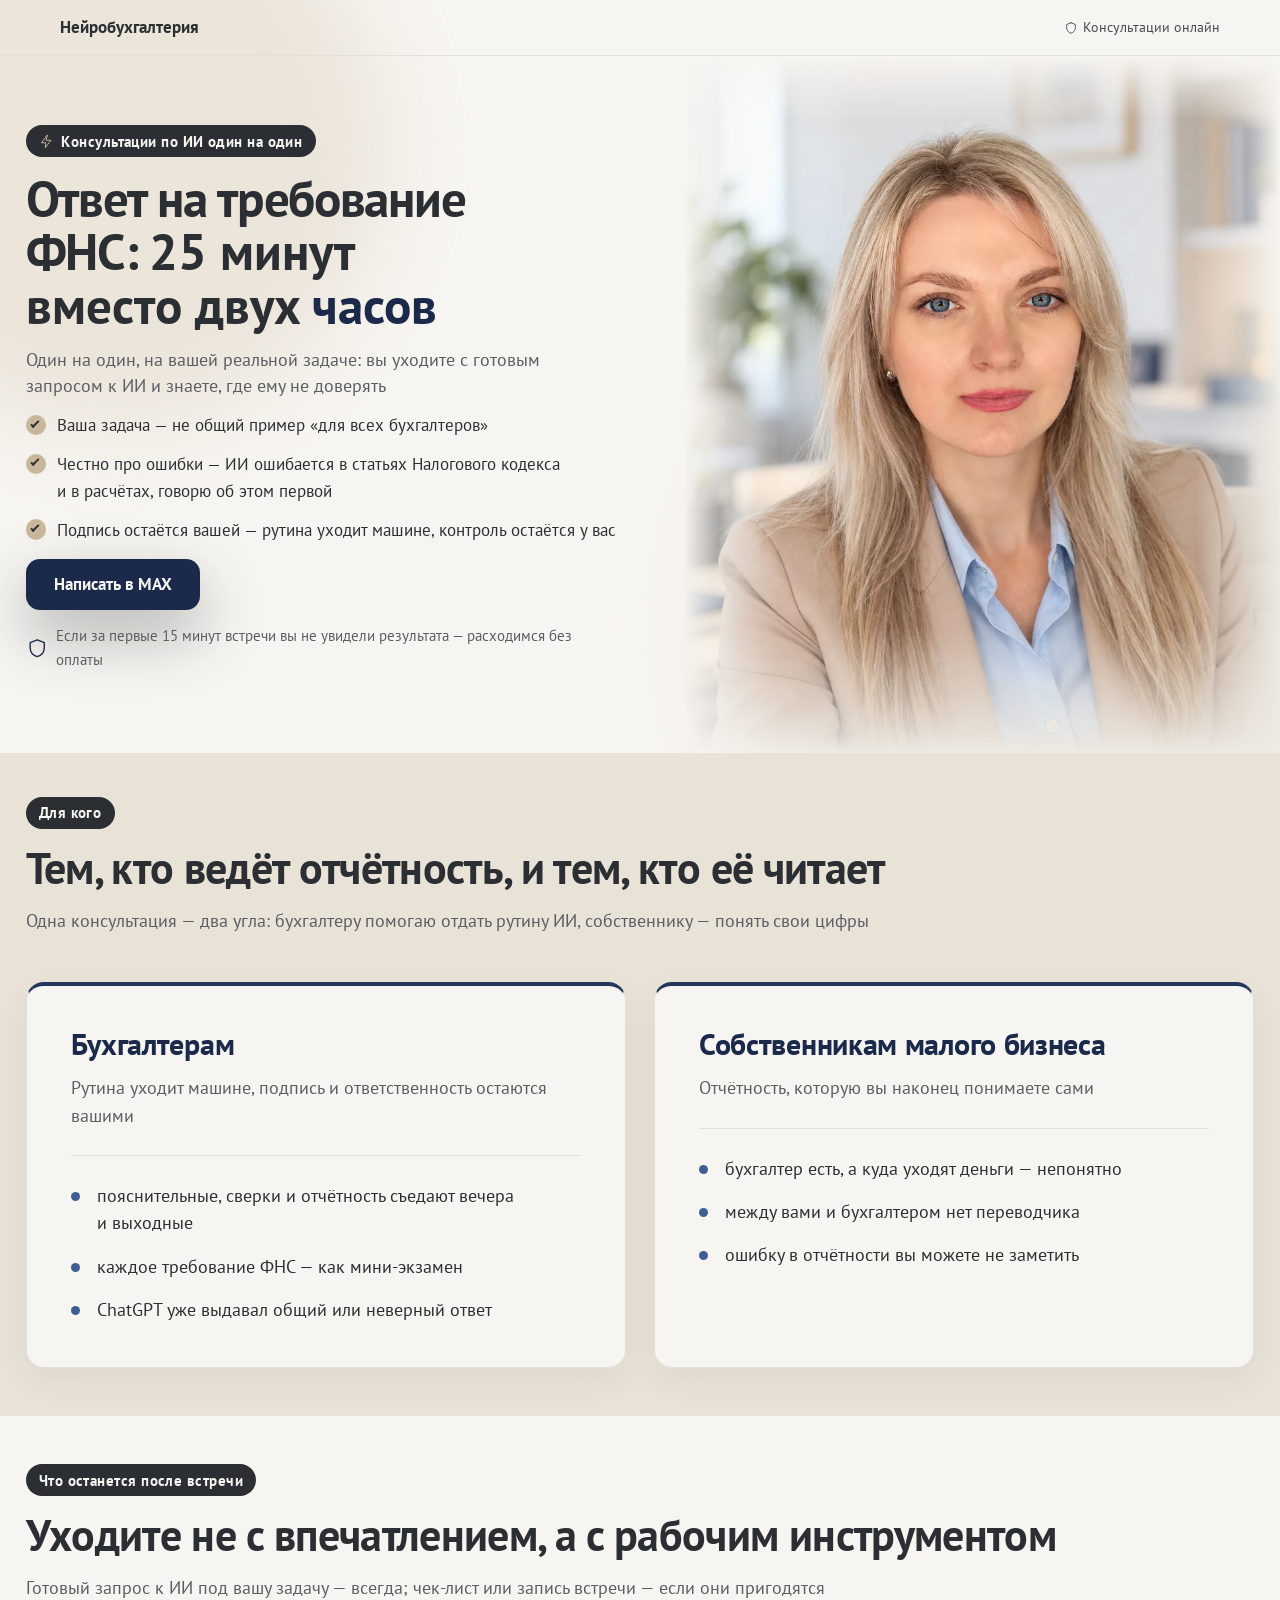
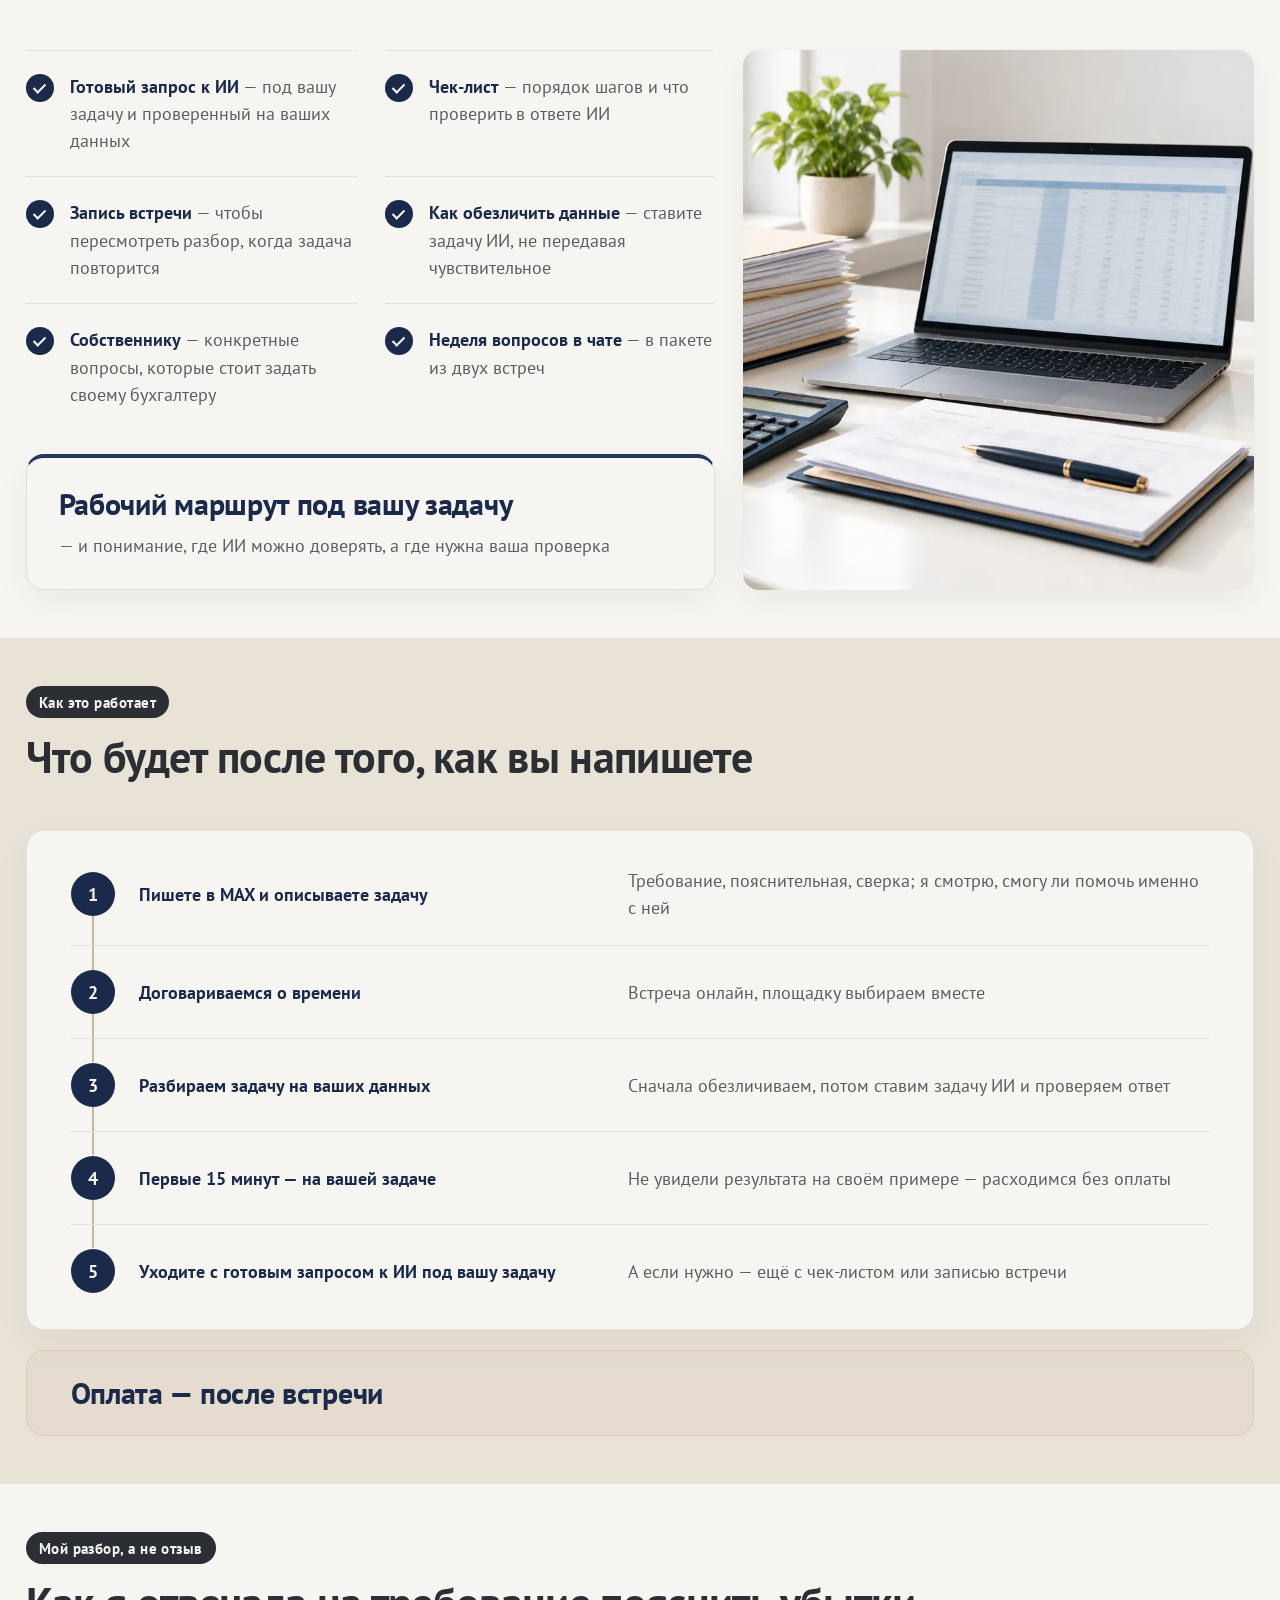
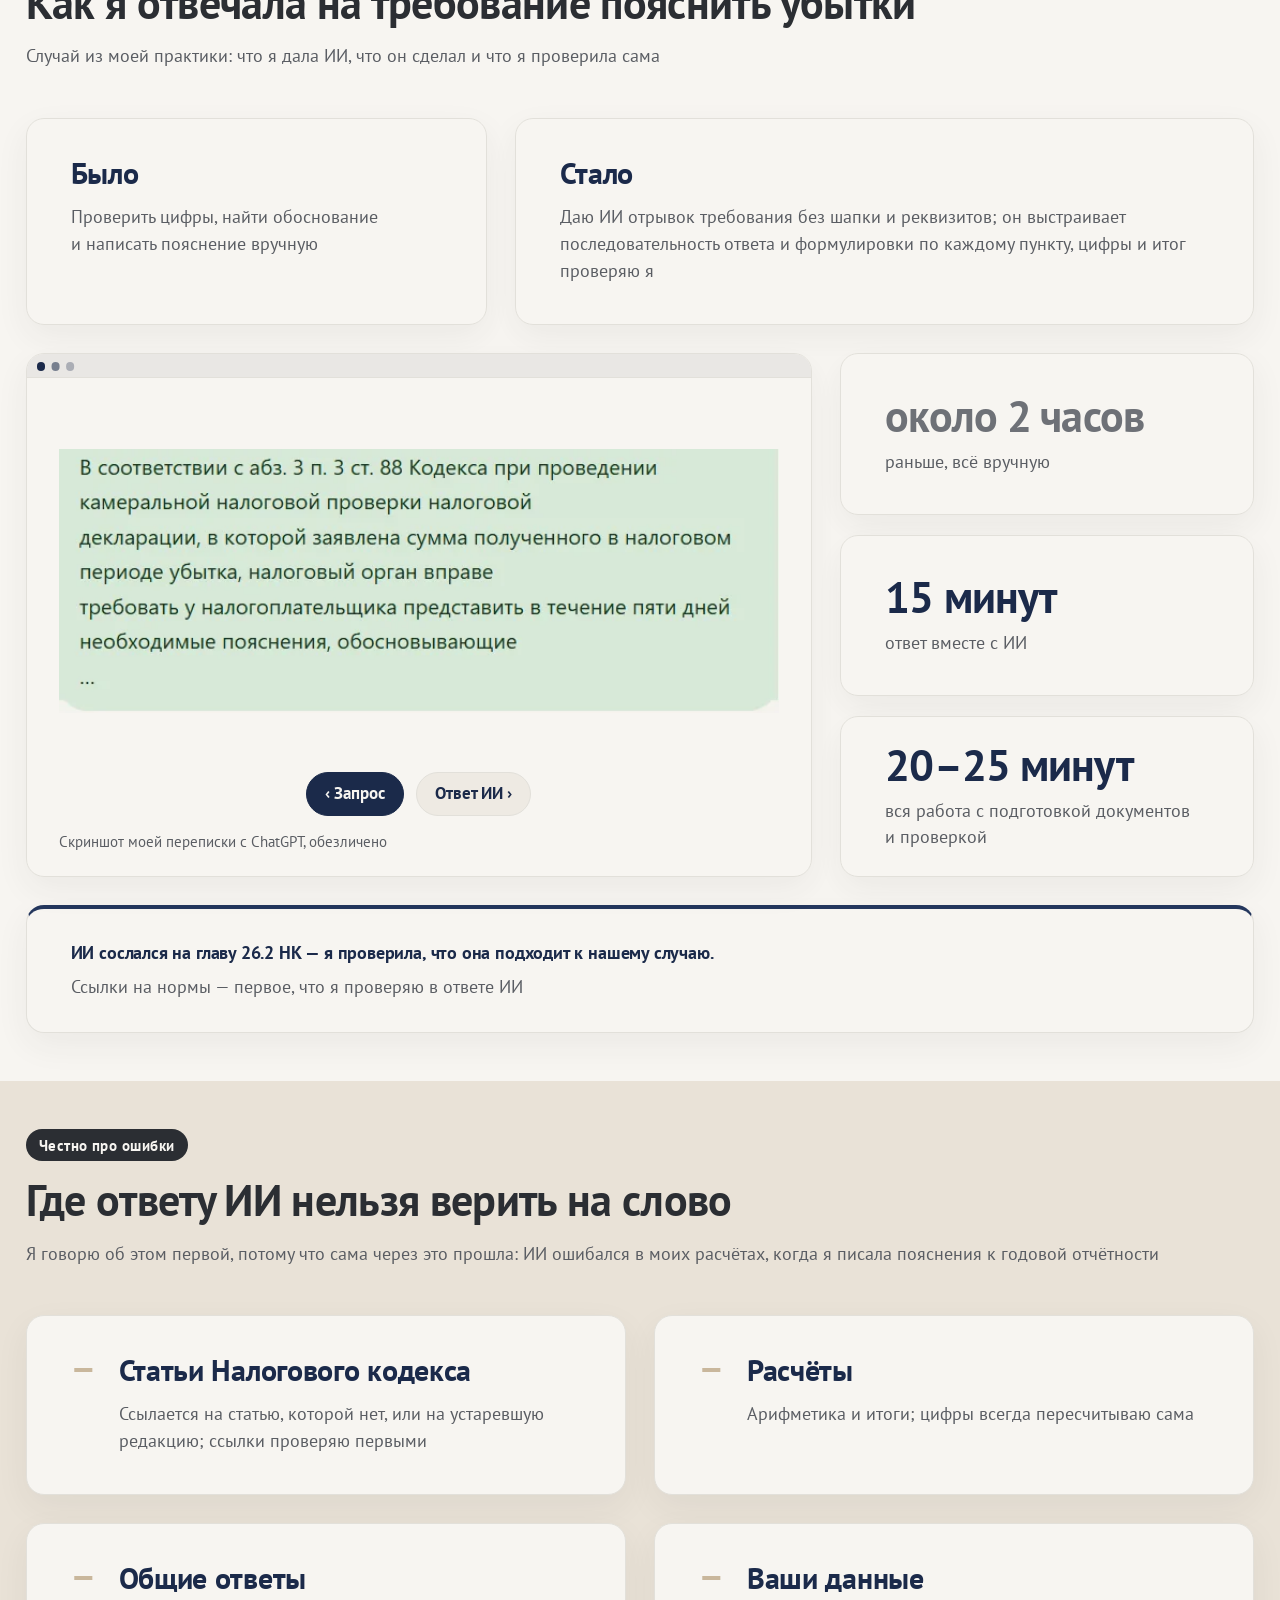
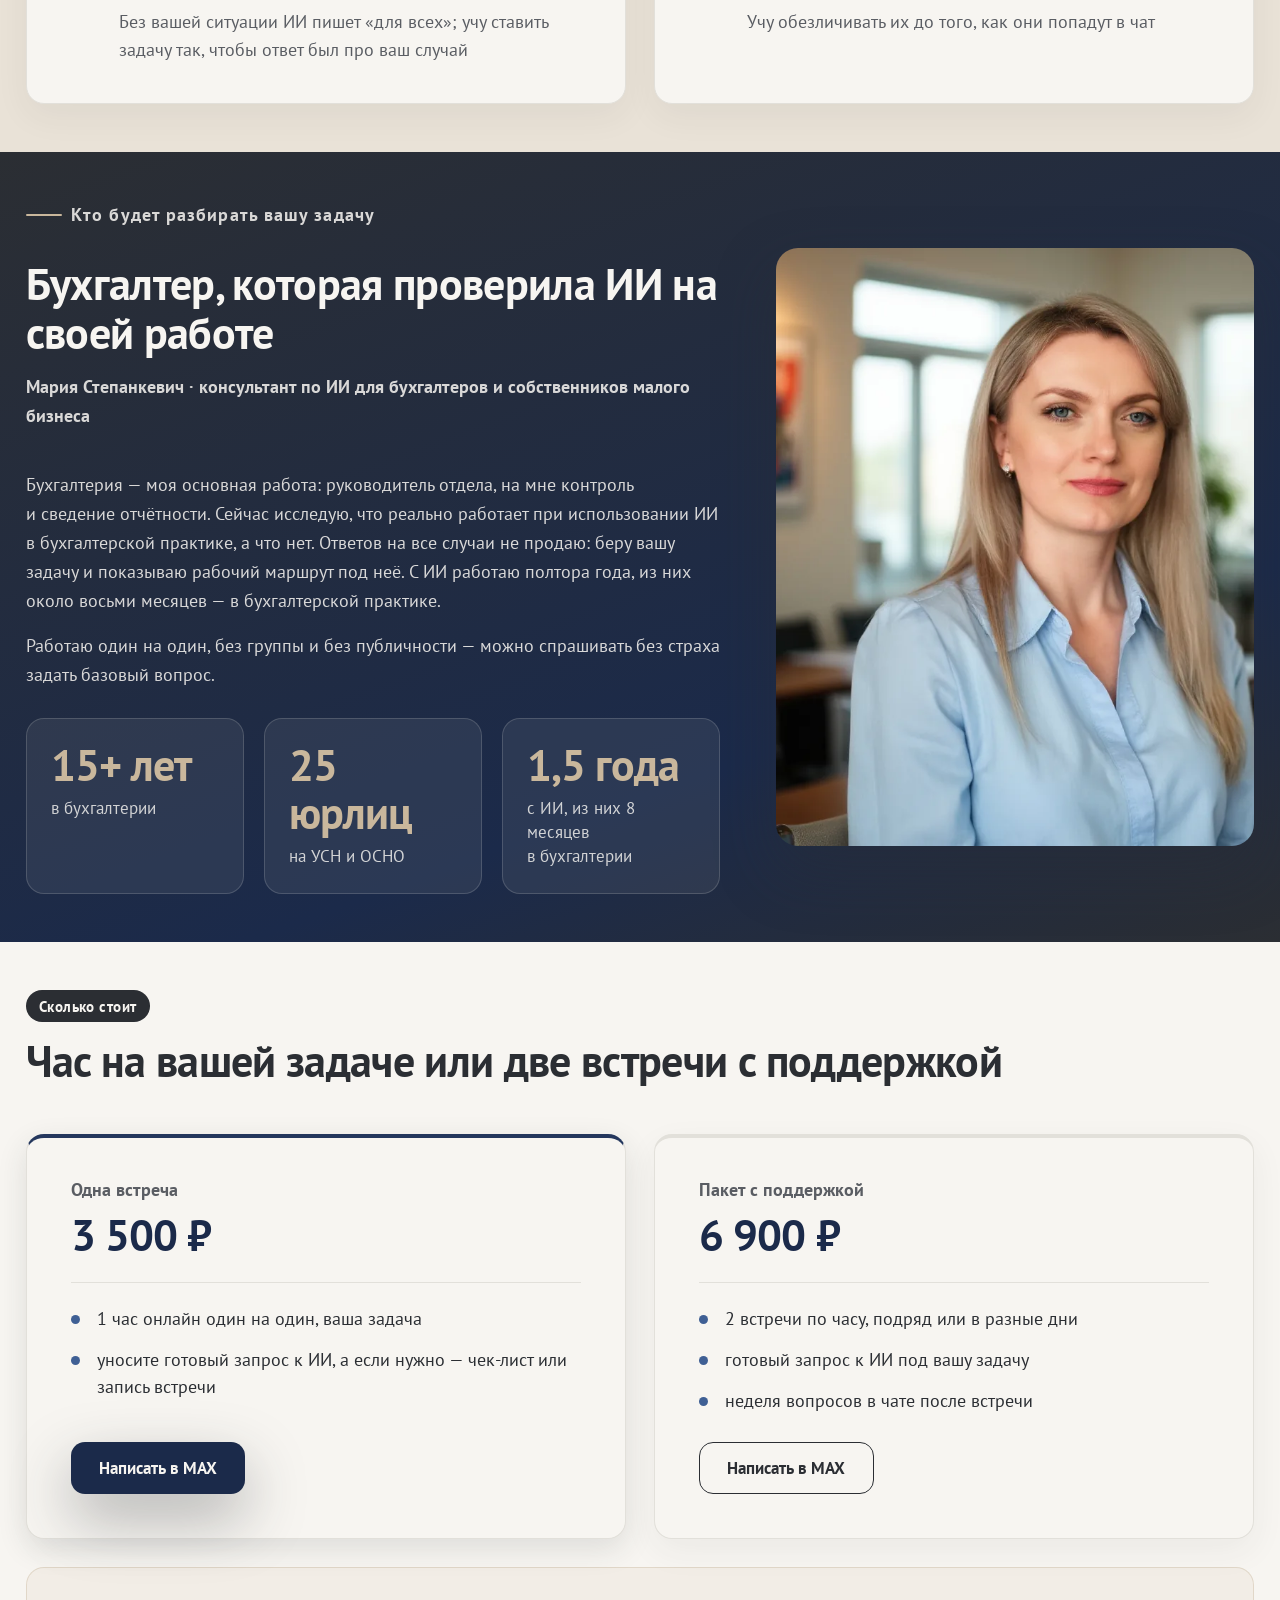
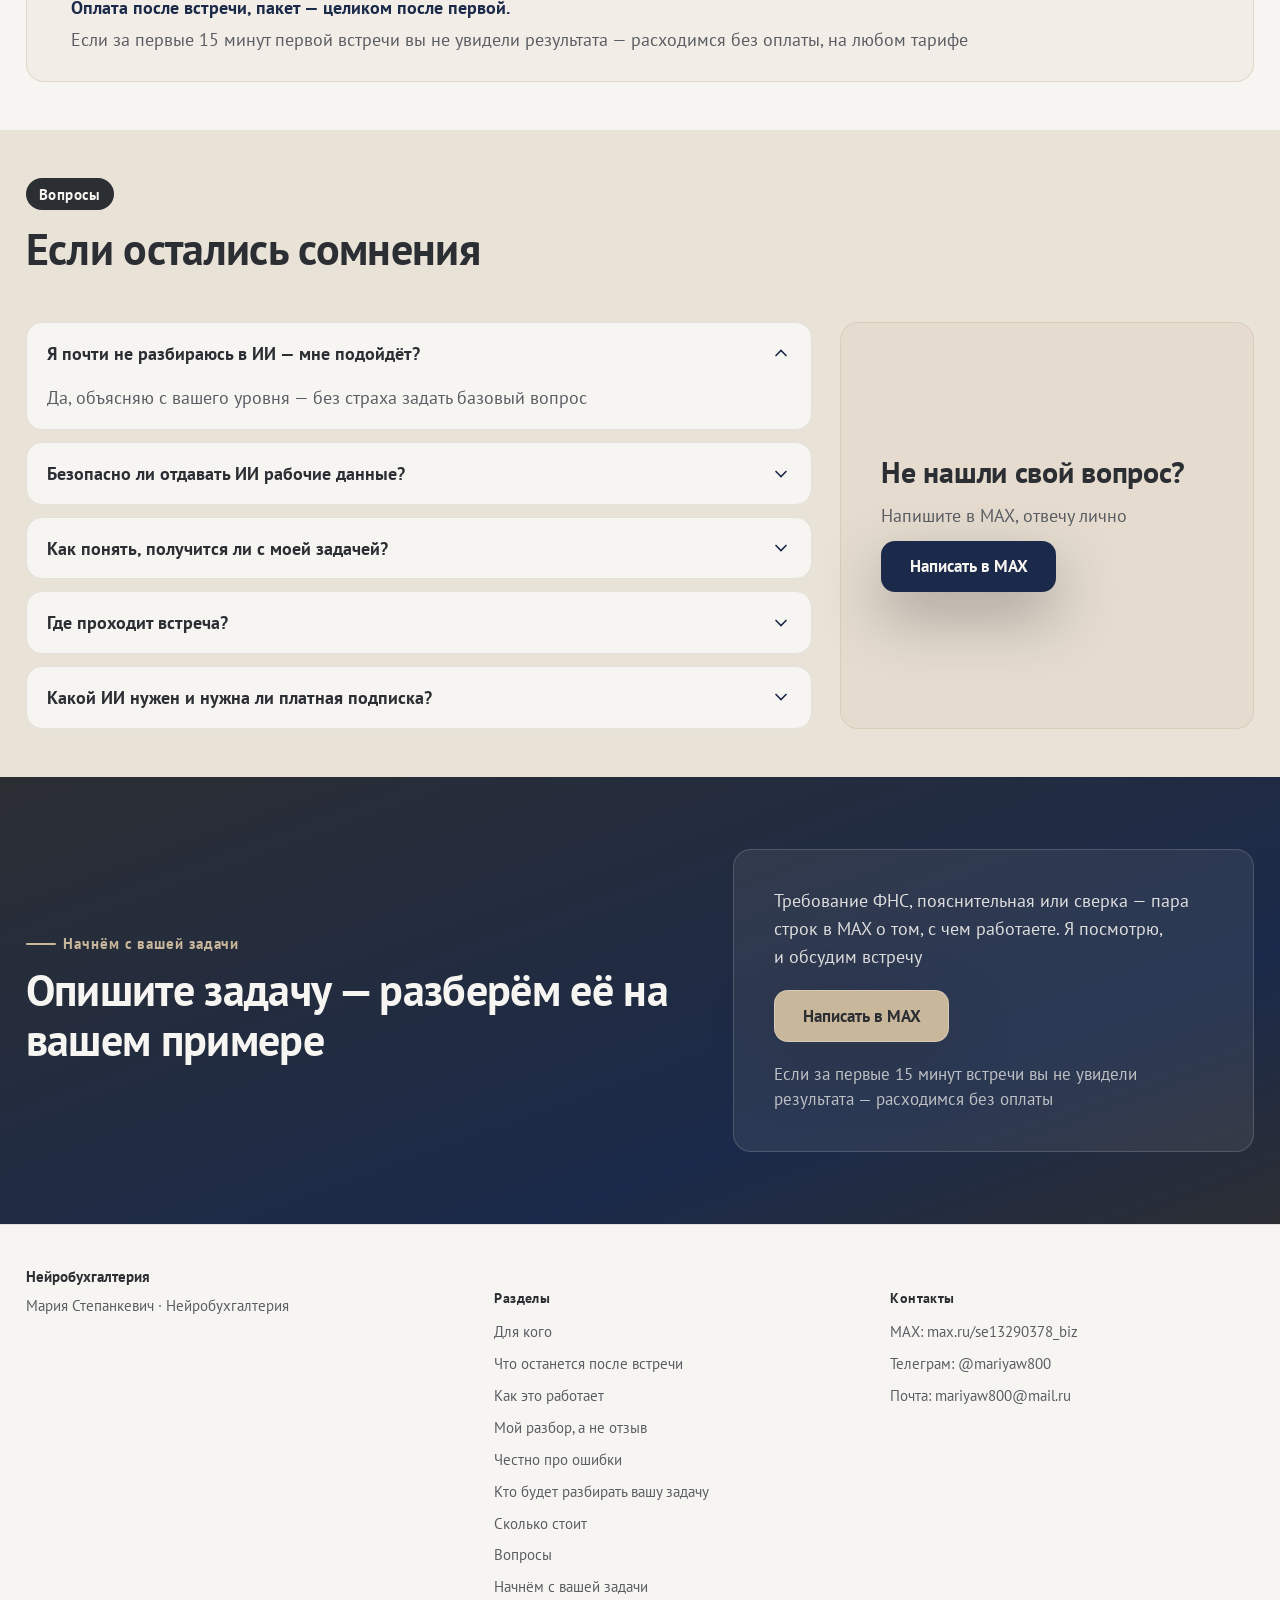
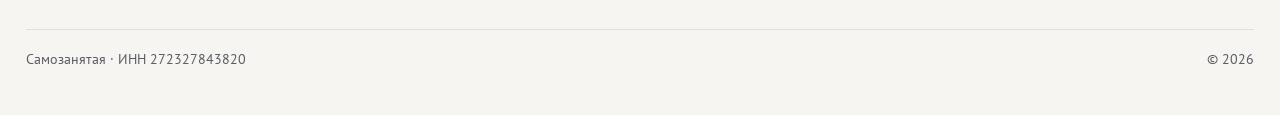
==== commit 6f24df65: "Обновление 05.10 15:04 МСК" ====
--- a/index.html
+++ b/index.html
@@ -116,7 +116,7 @@
   <path d="M12 3l7.5 3v5.5c0 4.6-3.2 8.2-7.5 9.5-4.3-1.3-7.5-4.9-7.5-9.5V6L12 3z"/>
 </svg> Если за первые 15 минут встречи вы не увидели результата — расходимся без оплаты</p>
     </div>
-    <figure class="картинка картинка--фото картинка--край первый-экран__картинка" style="--лицо-в-кадре: .28">
+    <figure class="картинка картинка--фото картинка--край первый-экран__картинка" style="--лицо-в-кадре: .22">
       <picture><source media="(max-width: 899px)" srcset="img/portret-telefon.webp"><img src="img/portret.webp" alt="Мария Степанкевич, консультант по ИИ для бухгалтеров" data-лицо="50,22" fetchpriority="high"></picture>
     </figure>
   </div>
@@ -158,18 +158,21 @@
     <p class="лид секция__лид">Готовый запрос к ИИ под вашу задачу — всегда; чек-лист или запись встречи — если они пригодятся</p>
   </div>
   <div class="разворот секция__тело">
-    <ul class="вещи">
-      <li><b>Готовый запрос к ИИ</b> — под вашу задачу и проверенный на ваших данных</li>
-      <li><b>Чек-лист</b> — порядок шагов и что проверить в ответе ИИ</li>
-      <li><b>Запись встречи</b> — чтобы пересмотреть разбор, когда задача повторится</li>
-      <li><b>Как обезличить данные</b> — ставите задачу ИИ, не передавая чувствительное</li>
-      <li><b>Собственнику</b> — конкретные вопросы, которые стоит задать своему бухгалтеру</li>
-      <li><b>Неделя вопросов в чате</b> — в пакете из двух встреч</li>
-    </ul>
-    <div class="роль кромка--акцент итог">
-      <b>Рабочий маршрут под вашу задачу</b>
-      <p>— и понимание, где ИИ можно доверять, а где нужна ваша проверка</p>
-    </div>
+    <div class="лево">
+      <ul class="вещи">
+        <li><b>Готовый запрос к ИИ</b> — под вашу задачу и проверенный на ваших данных</li>
+        <li><b>Чек-лист</b> — порядок шагов и что проверить в ответе ИИ</li>
+        <li><b>Запись встречи</b> — чтобы пересмотреть разбор, когда задача повторится</li>
+        <li><b>Как обезличить данные</b> — ставите задачу ИИ, не передавая чувствительное</li>
+        <li><b>Собственнику</b> — конкретные вопросы, которые стоит задать своему бухгалтеру</li>
+        <li><b>Неделя вопросов в чате</b> — в пакете из двух встреч</li>
+      </ul>
+      <div class="роль кромка--акцент итог">
+        <b>Рабочий маршрут под вашу задачу</b>
+        <p>— и понимание, где ИИ можно доверять, а где нужна ваша проверка</p>
+      </div>
+    </div>
+    <figure class="фото кадр-стол"><img src="img/stol.webp" width="1200" height="800" alt="Рабочий стол у окна: ноутбук с таблицей, стопка папок, калькулятор и ручка" loading="lazy" decoding="async"></figure>
   </div>
 </div>
 </section>
--- a/style.css
+++ b/style.css
@@ -1704,13 +1704,16 @@
   #экран-03.светлый { background: var(--цвет-фон); }
   #экран-03 .секция__шапка, #экран-03 .секция__шапка h2 { max-width: none; }
   #экран-03 .секция__лид { max-width: 860px; }
-  #экран-03 .разворот { display: grid; grid-template-columns: 1.7fr 1fr; gap: 28px; align-items: stretch; }
+  #экран-03 .разворот { display: grid; grid-template-columns: 1.35fr 1fr; gap: 28px; align-items: stretch; }
+  #экран-03 .лево { display: grid; gap: 24px; align-content: start; }
+  #экран-03 .кадр-стол { min-height: 100%; }
+  #экран-03 .кадр-стол img { height: 100%; aspect-ratio: auto; object-position: 60% 50%; }
   #экран-03 .вещи { list-style: none; margin: 0; padding: 0; display: grid; grid-template-columns: 1fr 1fr; column-gap: 28px; align-content: start; }
   #экран-03 .вещи li { position: relative; padding: 22px 0 22px 44px; border-top: 1px solid var(--цвет-линия); font-size: var(--кегль-лид); line-height: 1.5; }
   #экран-03 .вещи li::before { content: ""; position: absolute; left: 0; top: 23px; width: 28px; height: 28px; border-radius: 50%; }
   #экран-03 .вещи li::after { content: ""; position: absolute; left: 10px; top: 30px; width: 7px; height: 12px; border-style: solid; border-width: 0 2px 2px 0; transform: rotate(45deg); }
   #экран-03 .вещи b { font-weight: 700; }
-  #экран-03 .итог { display: grid; align-content: center; gap: 14px; padding: 40px 44px 44px; }
+  #экран-03 .итог { display: grid; align-content: center; gap: 10px; padding: 28px 32px 30px; }
   #экран-03 .итог b { font-size: var(--кегль-цифра); line-height: 1.2; letter-spacing: -.01em; margin-bottom: 0; }
   #экран-03 .итог p { font-size: var(--кегль-лид); line-height: 1.5; }
   #экран-03.светлый .вещи li { color: var(--цвет-текст-мягкий); }
@@ -1723,6 +1726,8 @@
   #экран-03.тёмный .вещи li::after { border-color: var(--цвет-тёмный-фон); }
   @media (max-width: 899px) {
     #экран-03 .разворот { grid-template-columns: 1fr; gap: 20px; }
+    #экран-03 .лево { gap: 20px; }
+    #экран-03 .кадр-стол { order: -1; min-height: 0; aspect-ratio: 3 / 2; }
     #экран-03 .вещи { grid-template-columns: 1fr; }
     #экран-03 .вещи li { padding: 18px 0 18px 42px; font-size: var(--кегль-текст); }
     #экран-03 .вещи li::before { top: 18px; }
@@ -1798,7 +1803,12 @@
   #экран-05.светлый .стрелка--тут { background: var(--цвет-акцент); color: var(--цвет-на-акценте); border-color: var(--цвет-акцент); }
   #экран-05.тёмный .стрелка--тут { background: var(--цвет-тёплый); color: var(--цвет-тёмный-фон); border-color: var(--цвет-тёплый); }
   #экран-05.тёмный .стрелка { background: transparent; color: var(--цвет-тёмный-текст); border: 1px solid color-mix(in srgb, var(--цвет-тёмный-текст) 30%, transparent); }
-  #экран-05 .мокап img { width: auto; max-width: 100%; height: auto; aspect-ratio: auto; object-fit: contain; mix-blend-mode: multiply; }
+  #экран-05 .мокап img { width: 100%; height: auto; aspect-ratio: auto; object-fit: contain; mix-blend-mode: multiply; }
+  @media (min-width: 900px) {
+    #экран-05 .кадр { padding: 32px 32px 16px; }
+  }
+  #экран-05 .кадр:first-child img { aspect-ratio: 672 / 246; }
+  #экран-05 .кадр:last-child img { aspect-ratio: 948 / 187; }
   #экран-05 .мокап figcaption { padding: 12px 32px 22px; font-size: var(--кегль-мелкий); }
   #экран-05 .вывод { display: grid; gap: 8px; padding: 30px 44px 32px; }
   #экран-05 .вывод b { font-size: var(--кегль-лид); line-height: 1.45; margin-bottom: 0; }
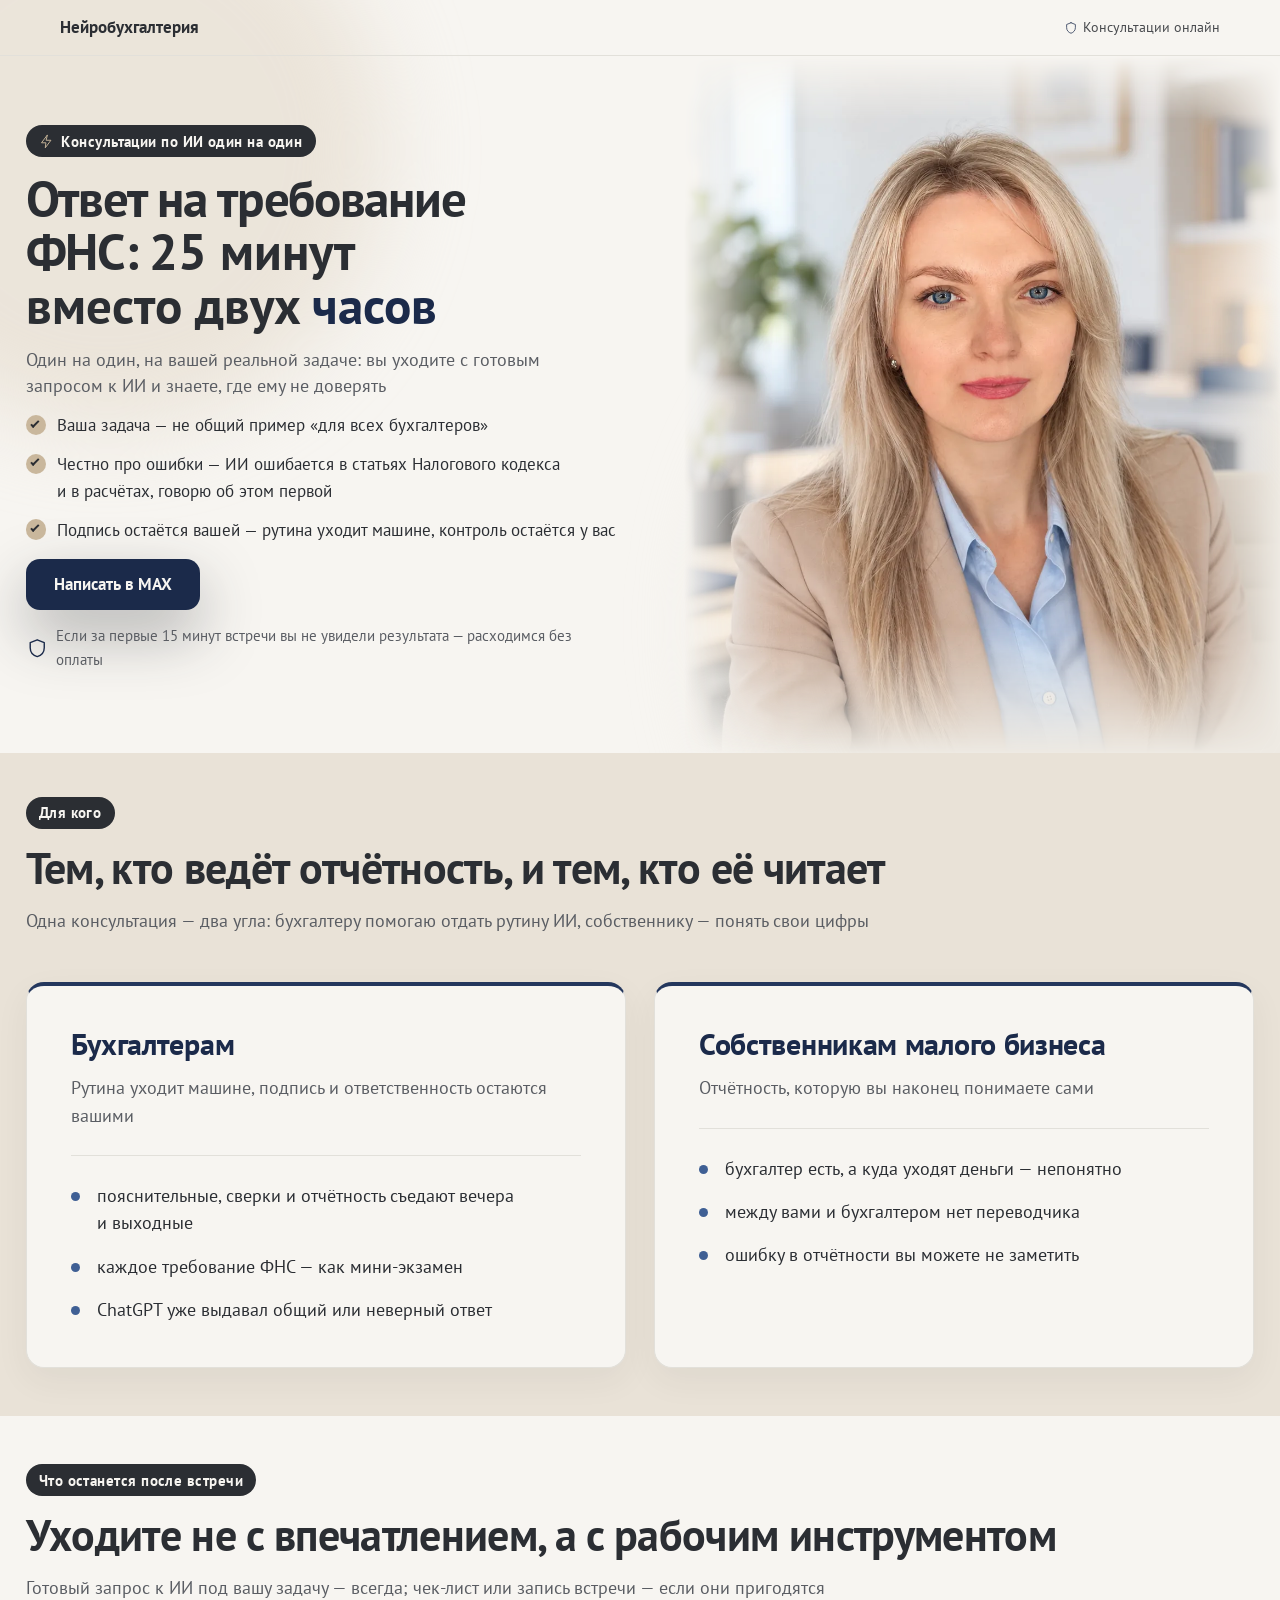
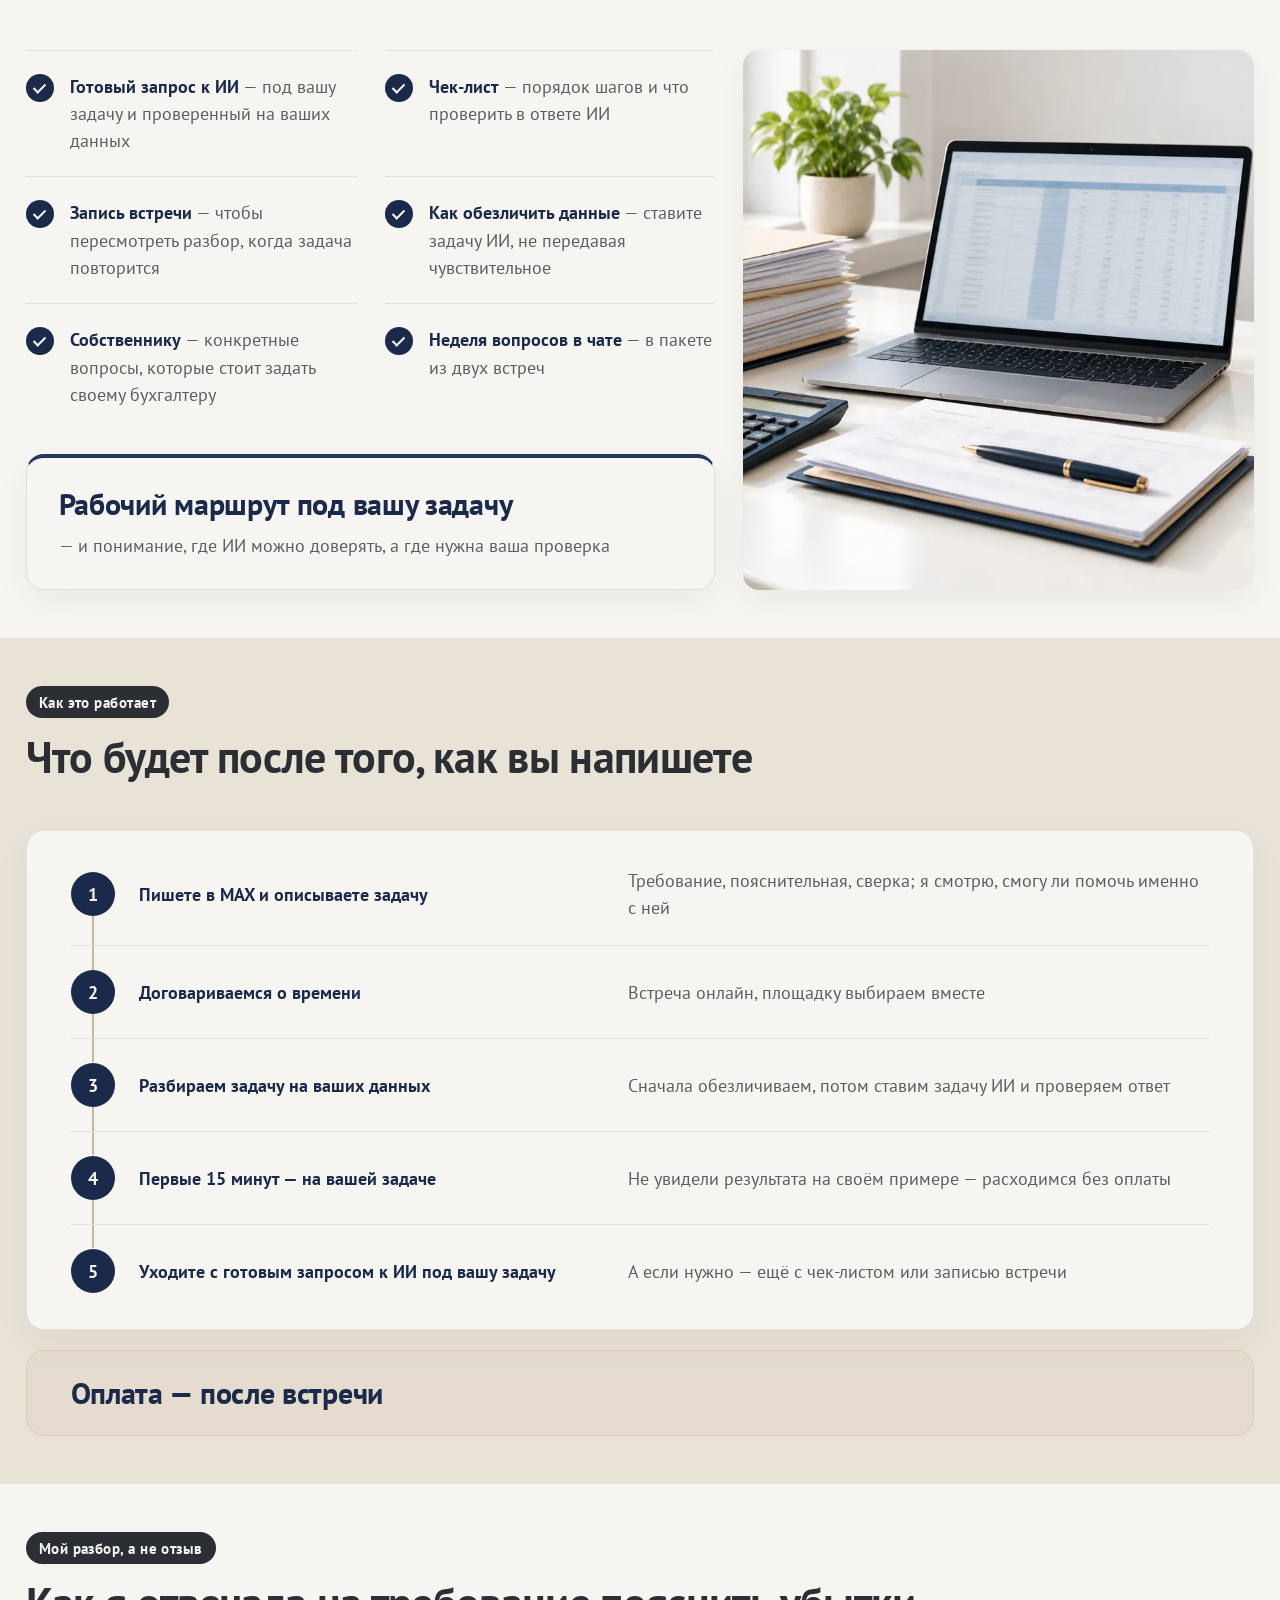
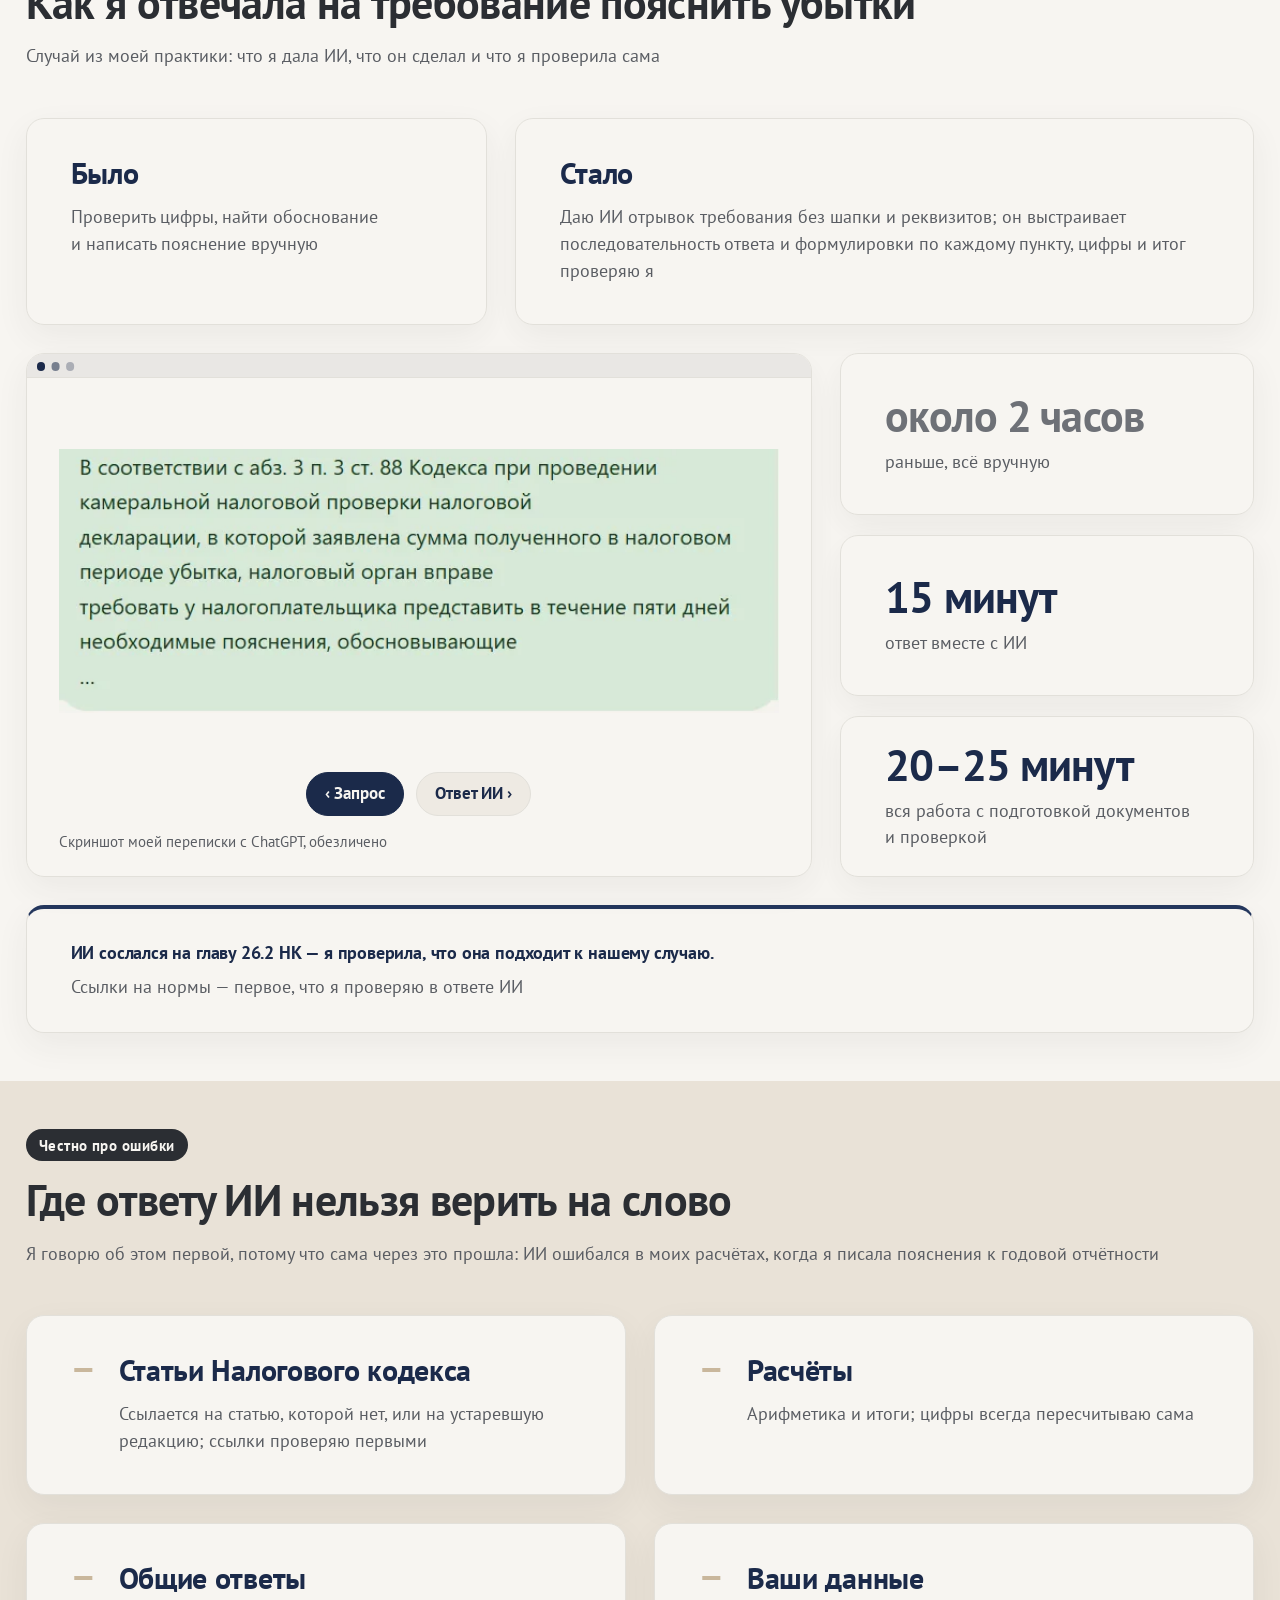
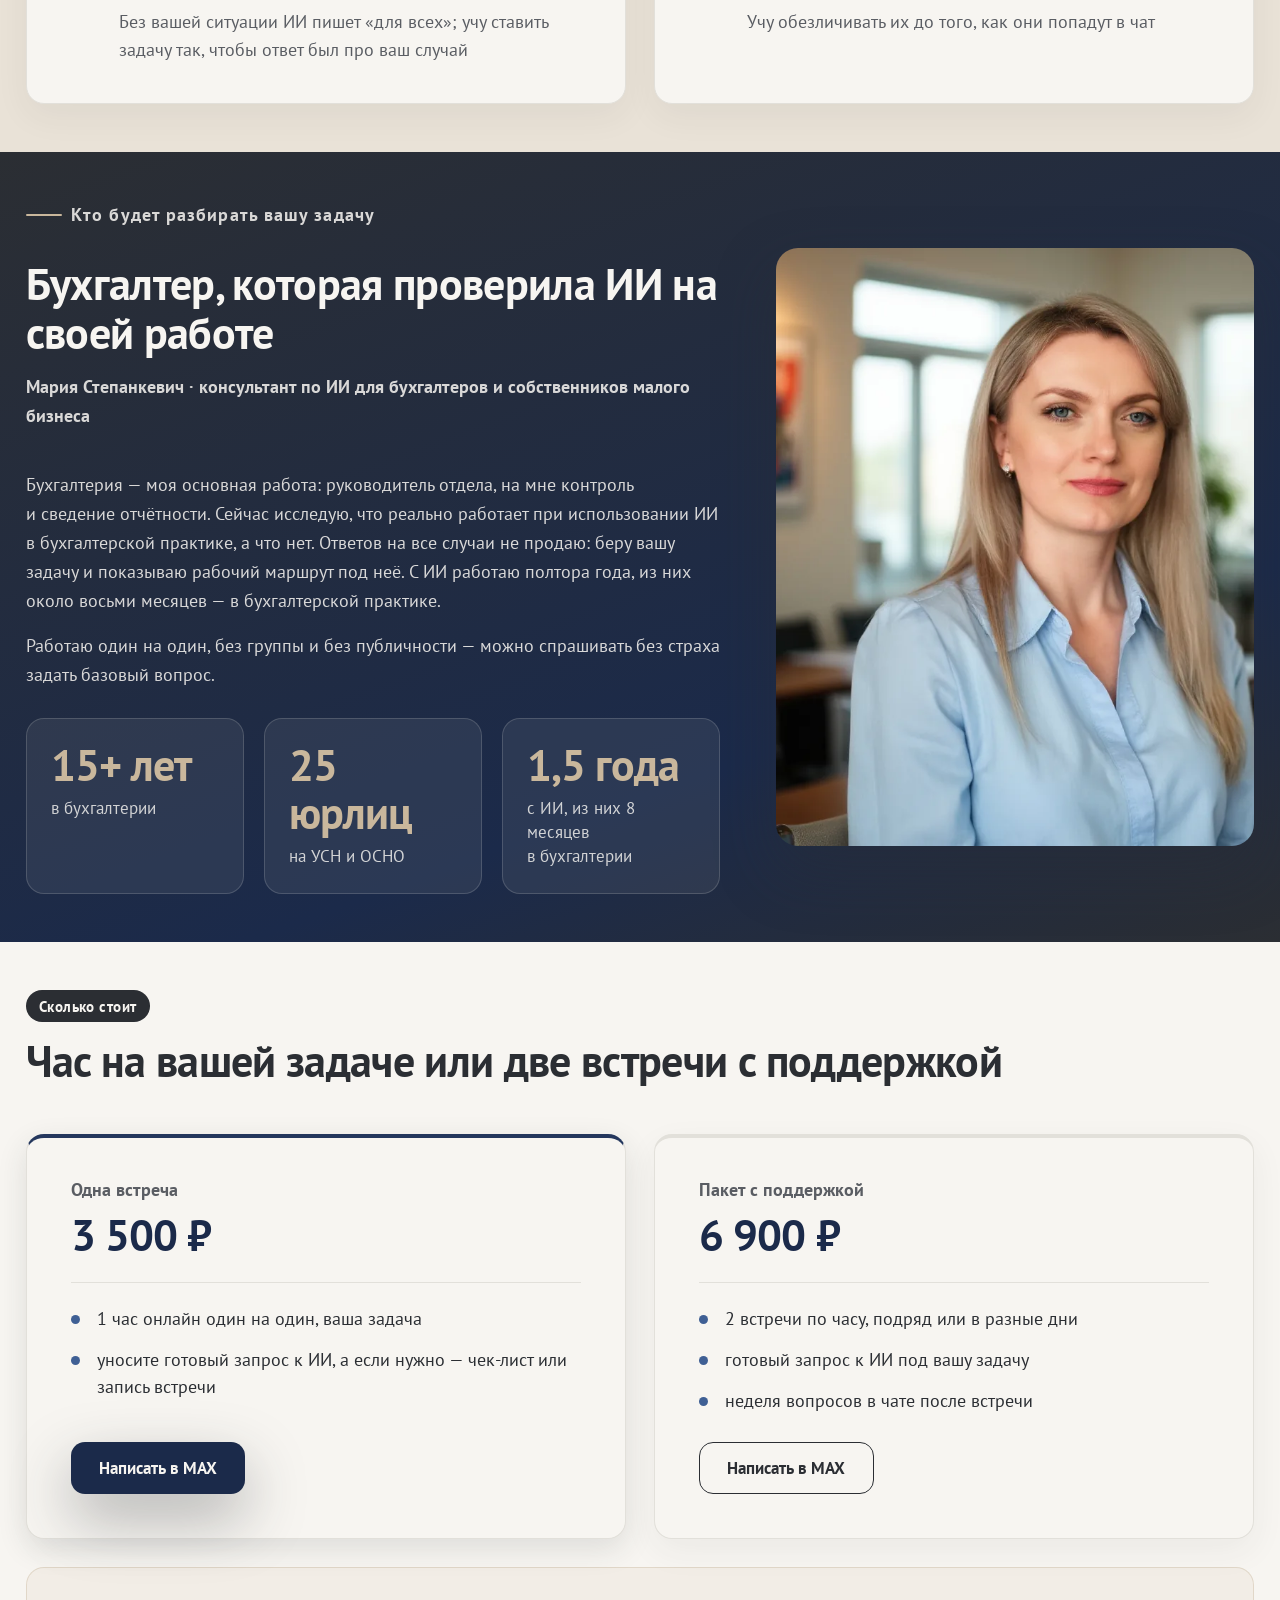
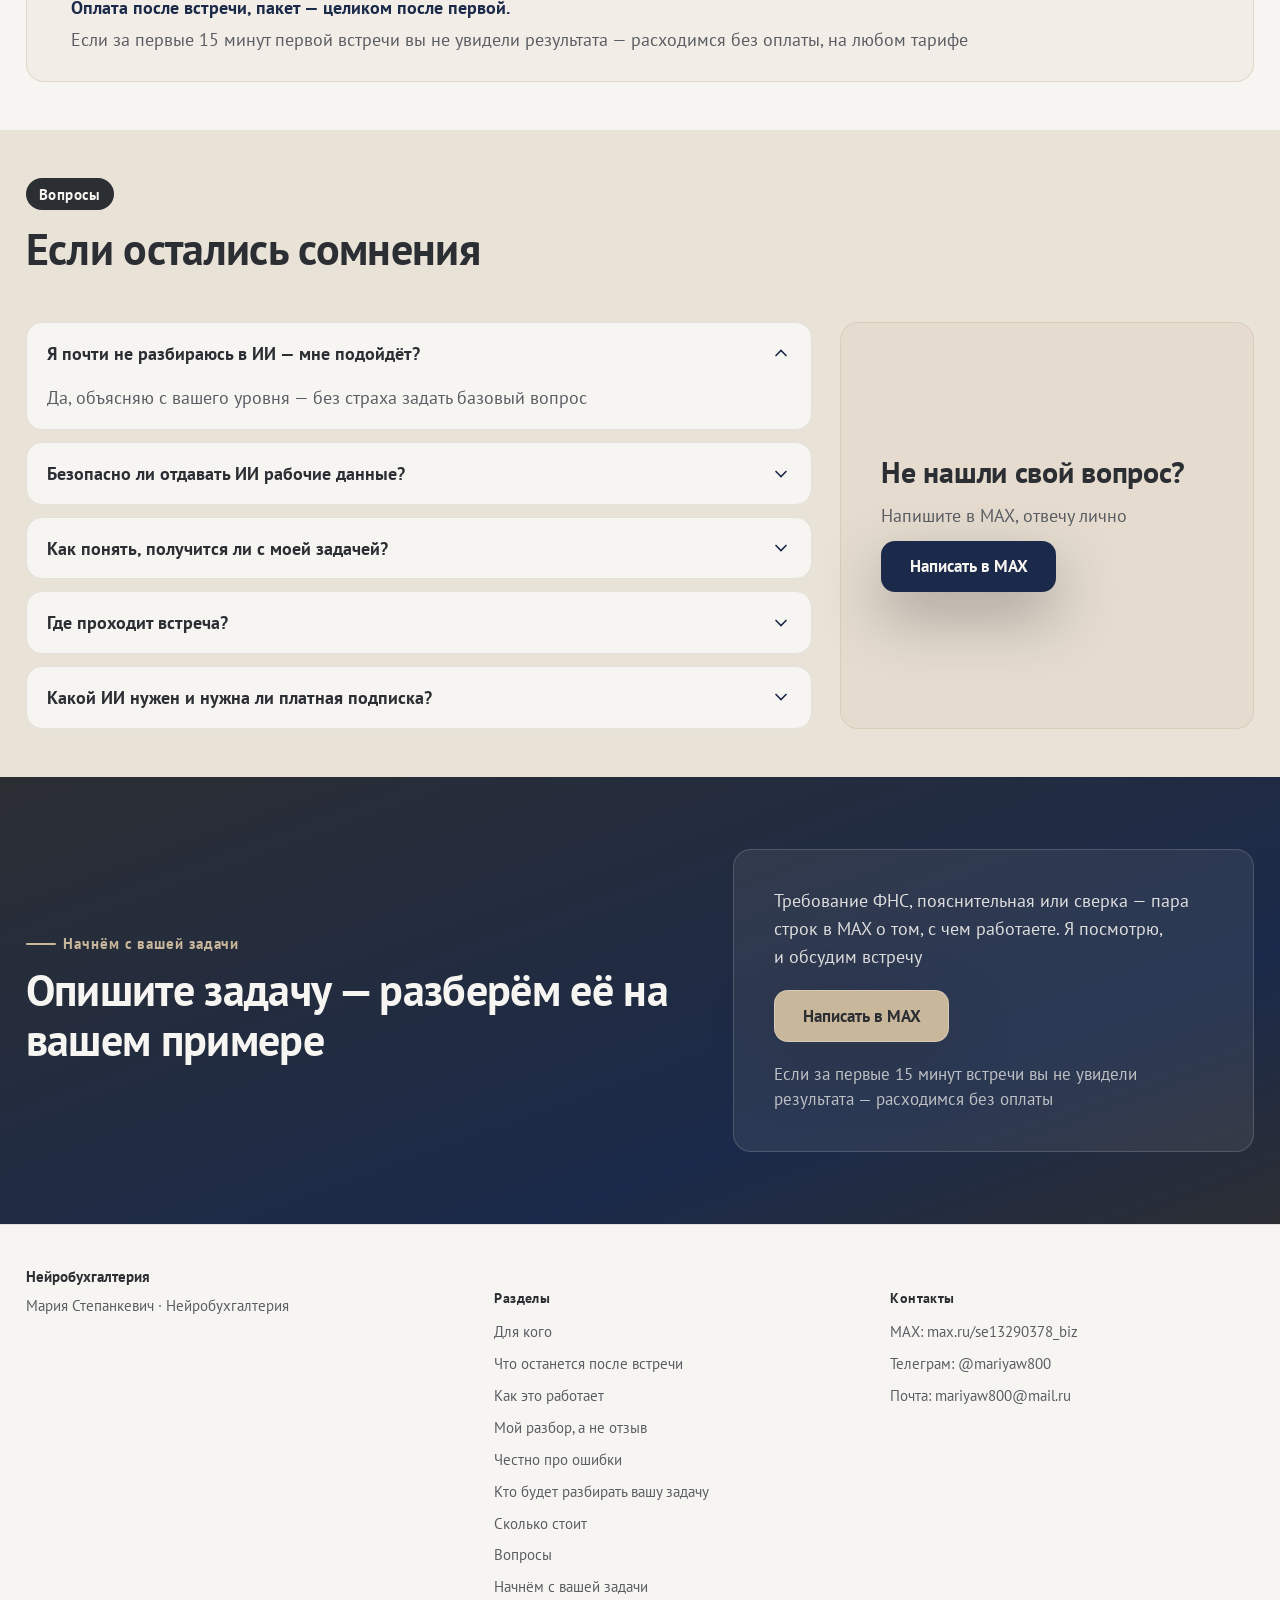
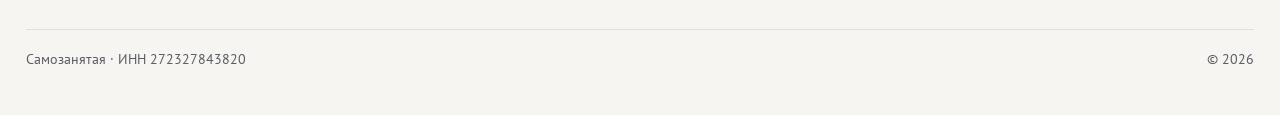
==== commit 448b71e5: "Revert "Обновление 06.10 12:42 МСК" This reverts commit 63c6a3de9ec00397dab42365dc8c2598bec98ce2." ====
(no text change in the page or its own stylesheets)
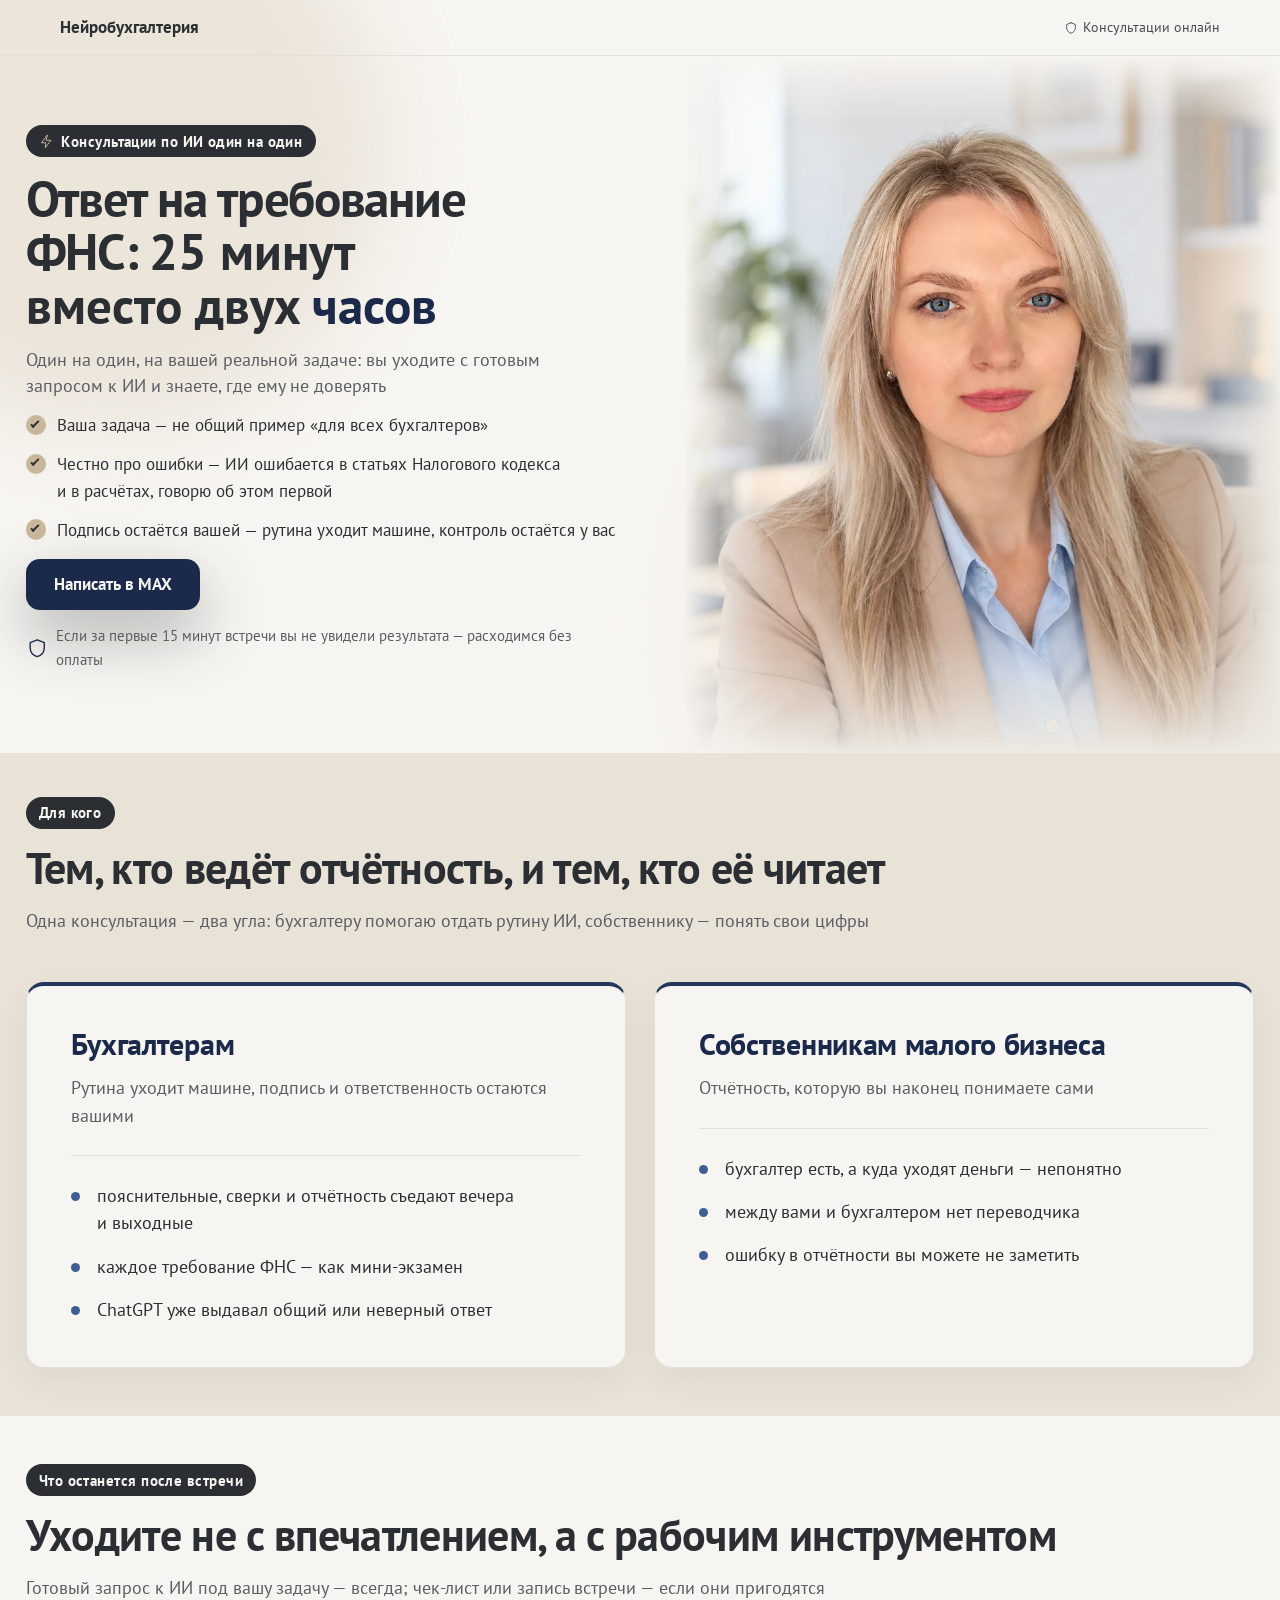
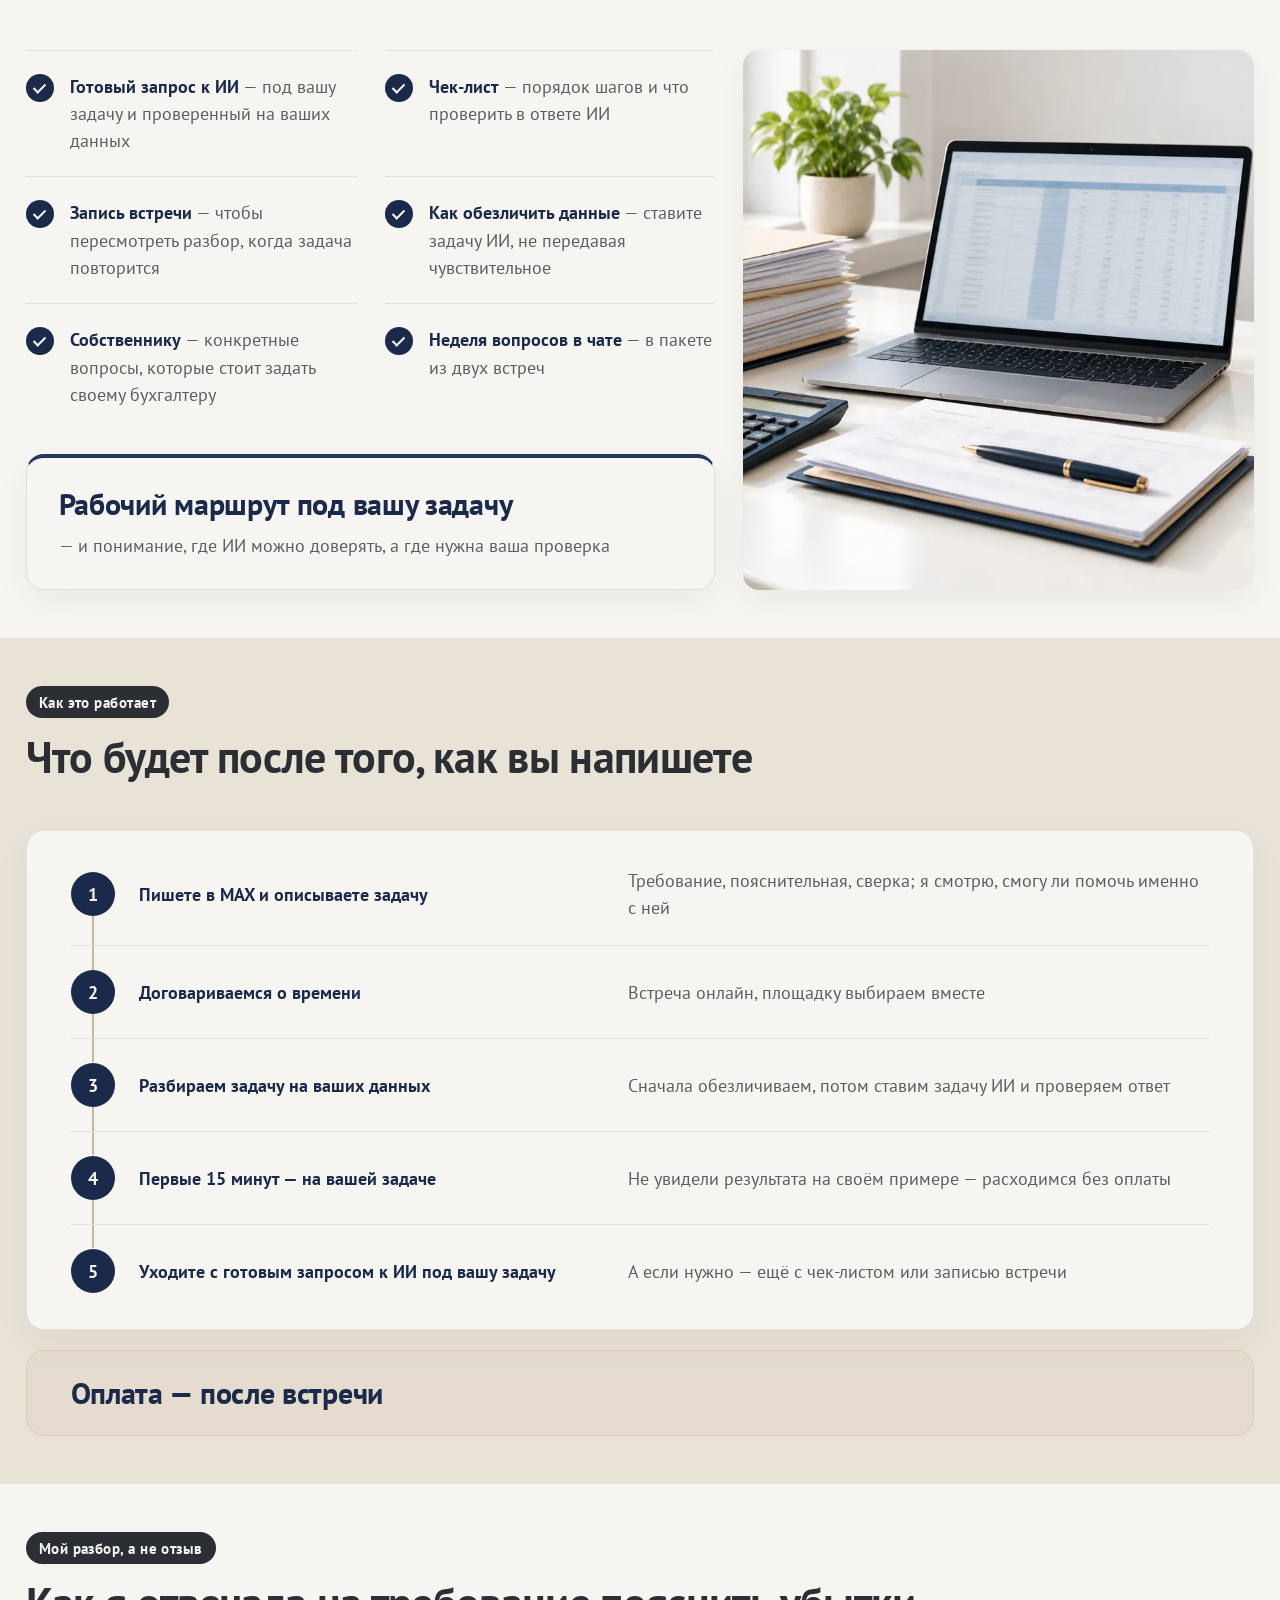
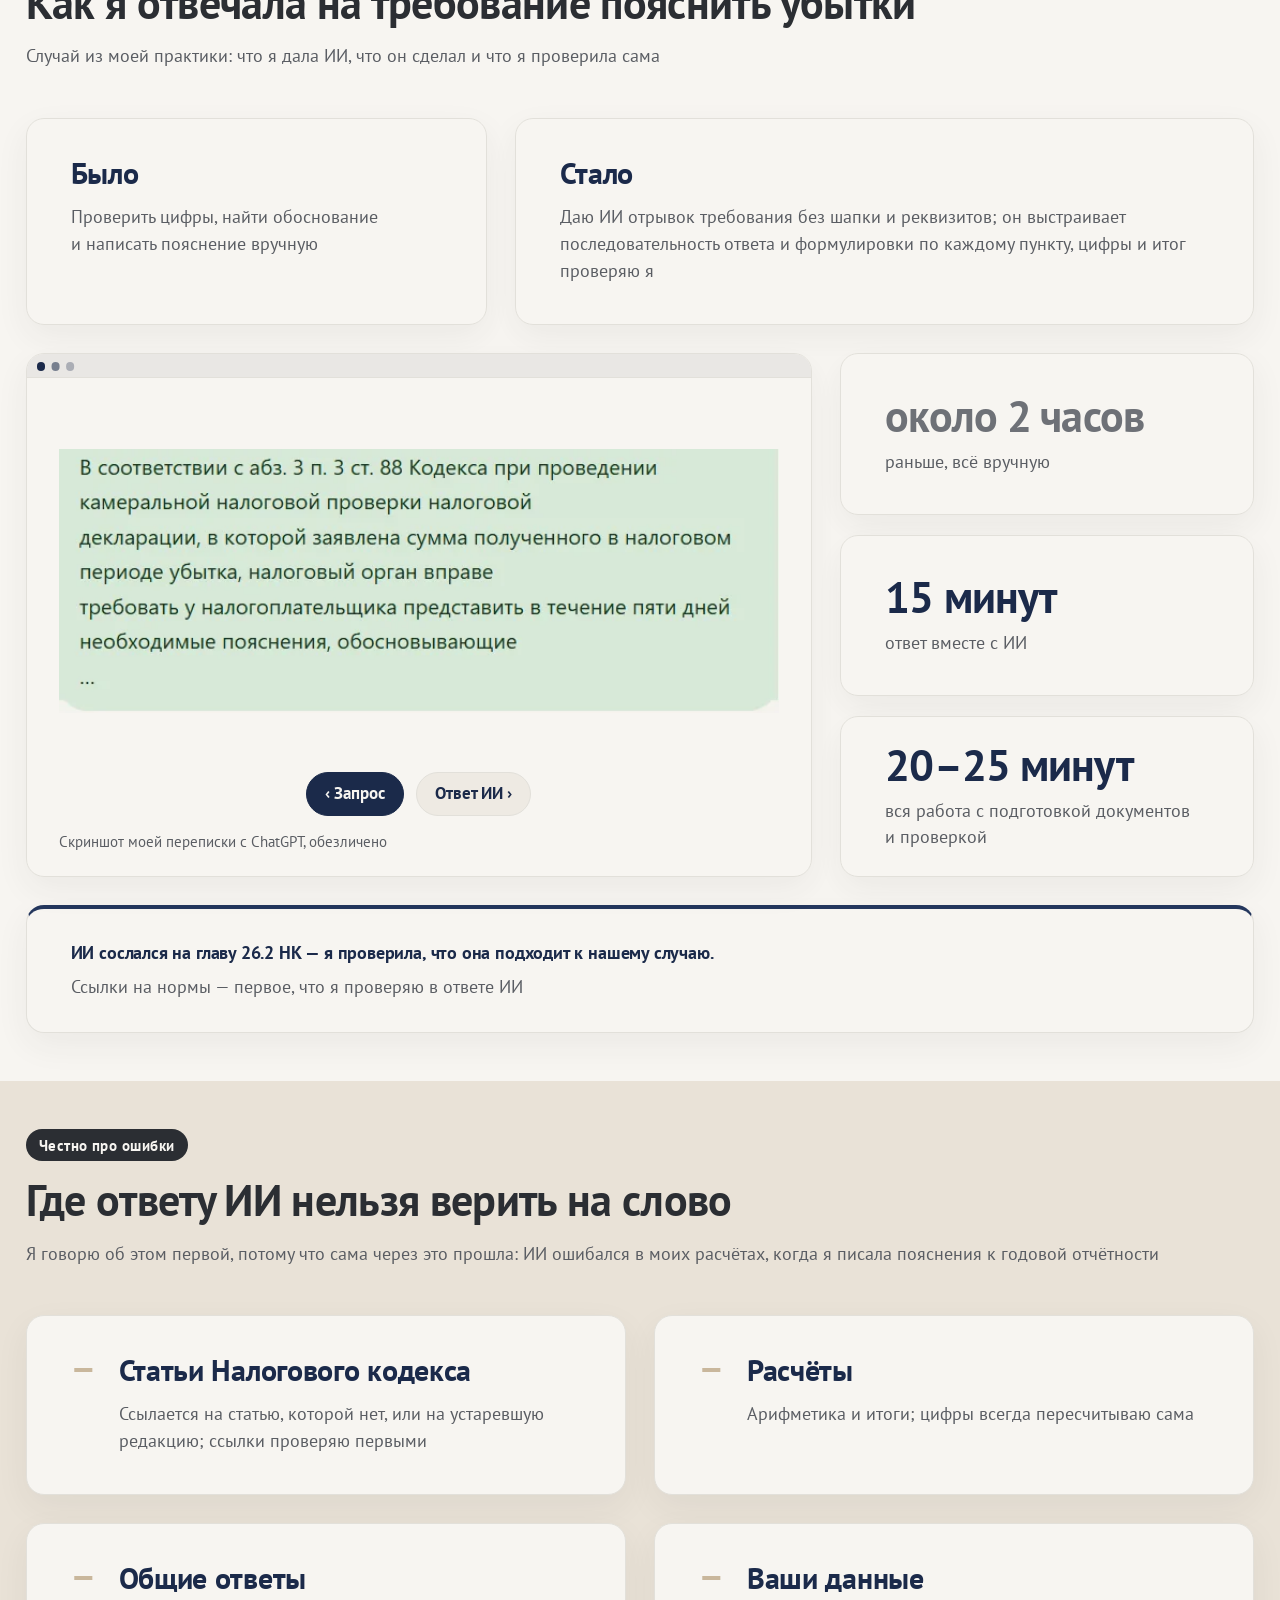
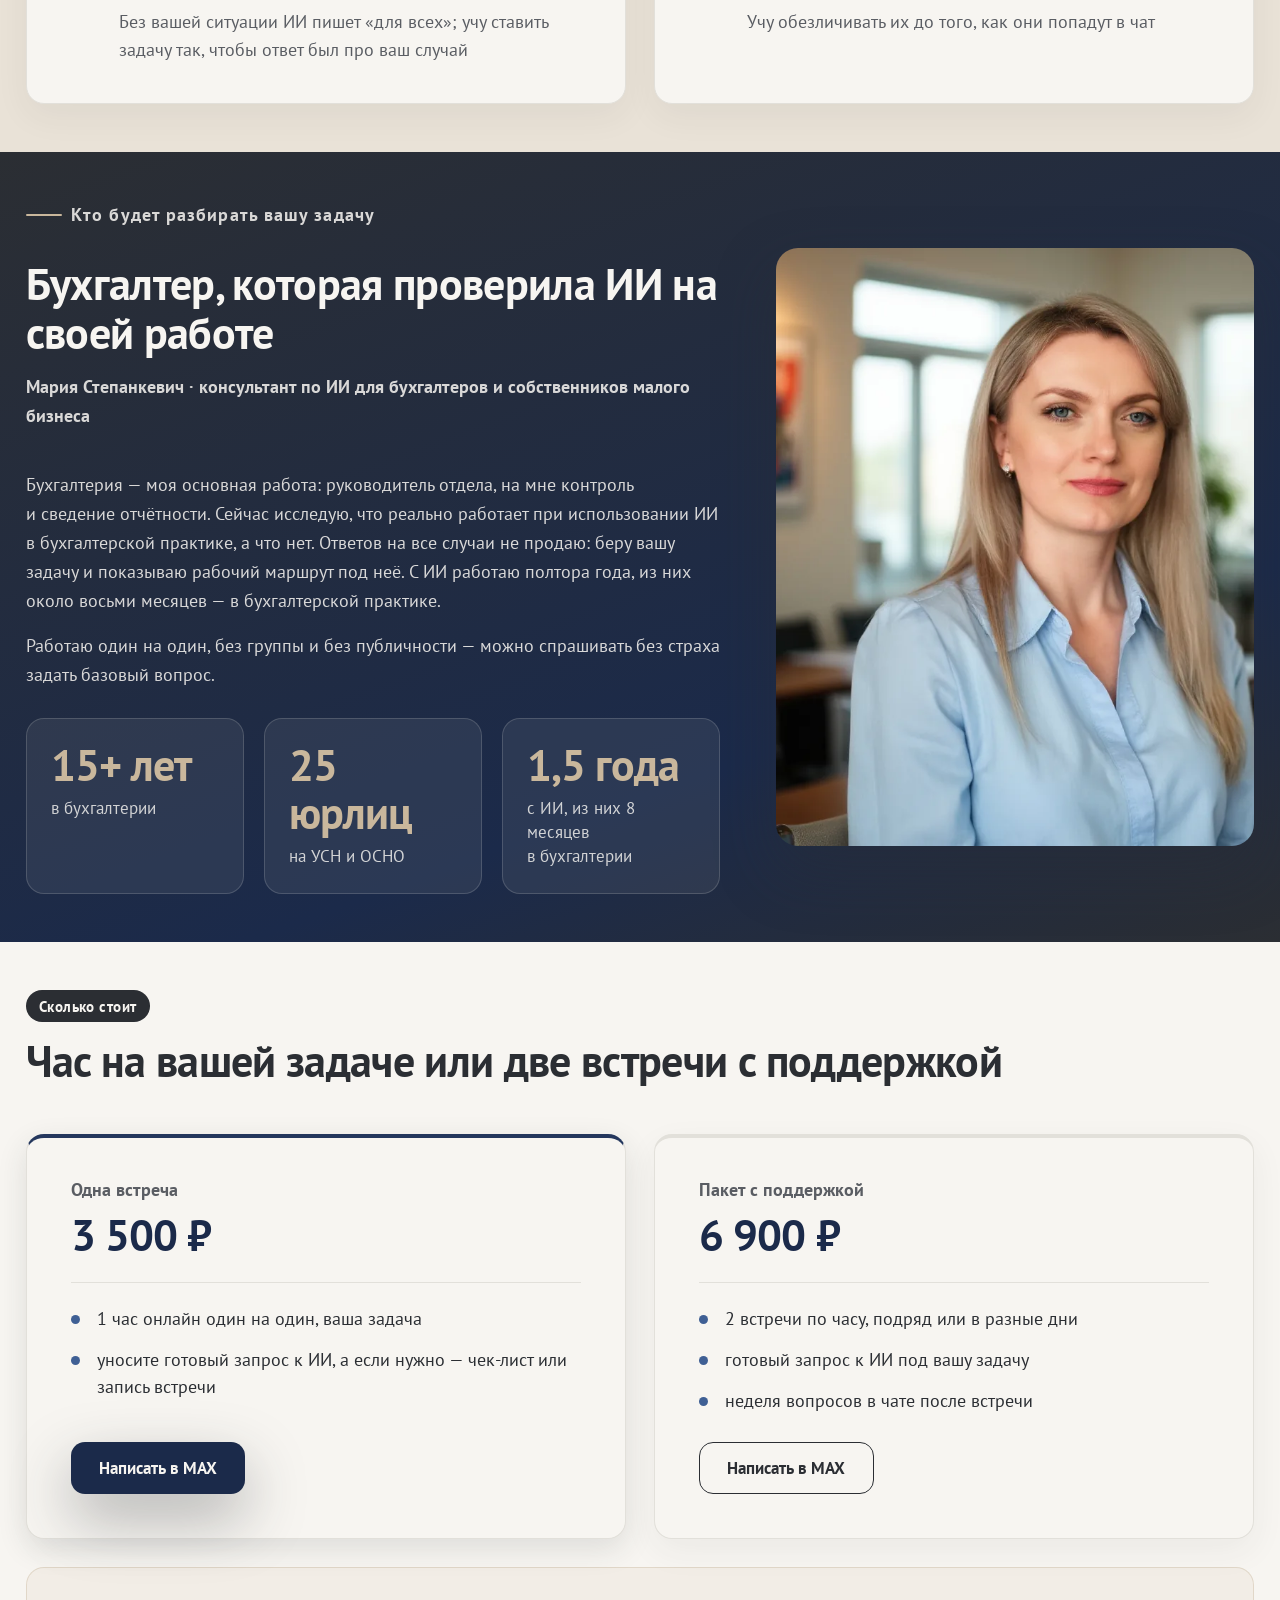
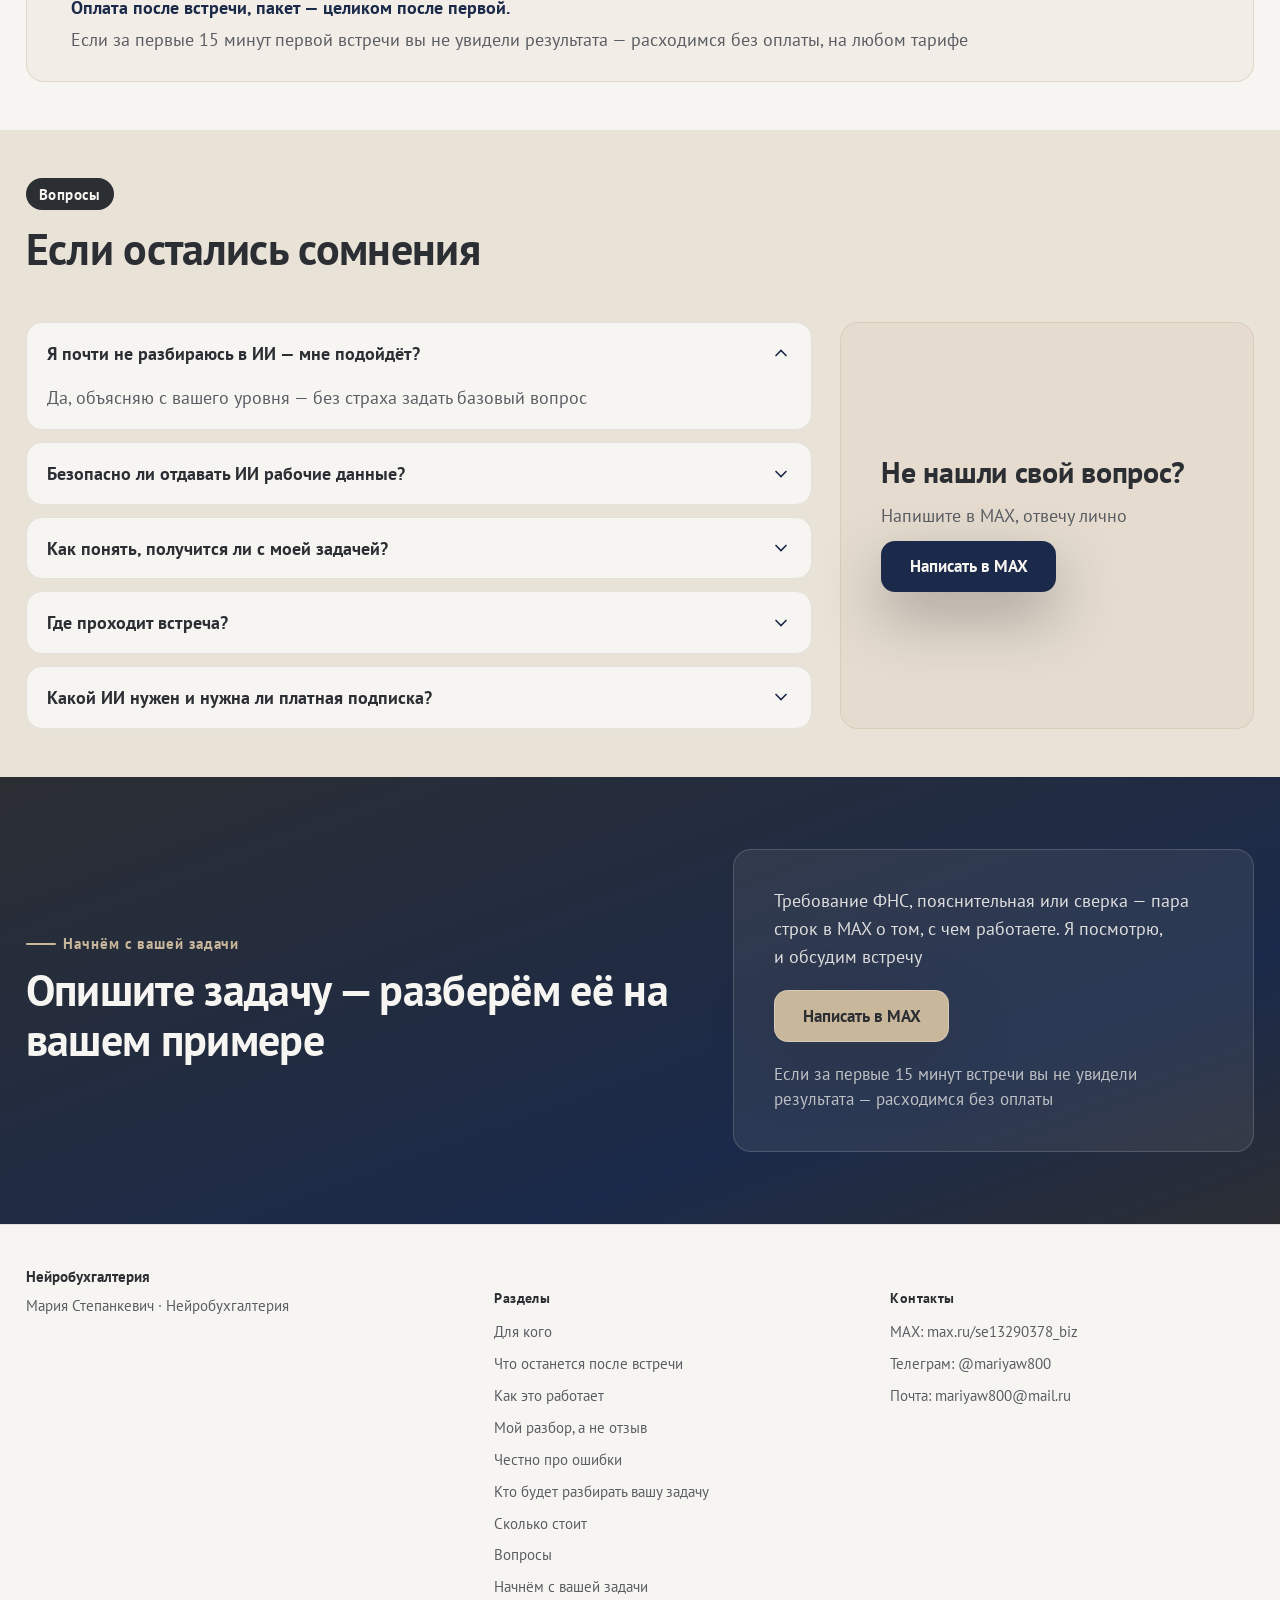
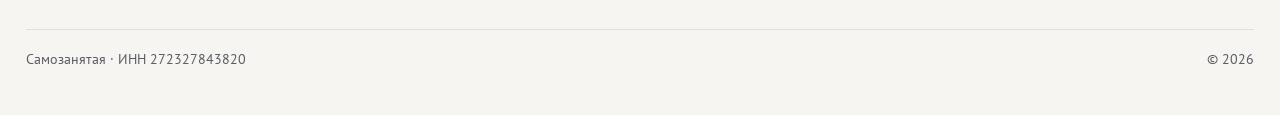
==== commit 46be728f: "Обновление 07.10 13:32 МСК" ====
--- a/index.html
+++ b/index.html
@@ -8,6 +8,7 @@
 <meta name="robots" content="noindex, nofollow">
 <meta property="og:title" content="Нейробухгалтерия — консультации по ИИ для бухгалтеров · Мария Степанкевич">
 <meta property="og:description" content="Консультации по ИИ для бухгалтеров — один на один, на вашей задаче">
+<meta property="og:image" content="https://mstepan201082.github.io/neurobuhgalteriya/img/card.jpg">
 <meta property="og:type" content="website">
 <link rel="preconnect" href="https://fonts.googleapis.com">
 <link rel="preconnect" href="https://fonts.gstatic.com" crossorigin>
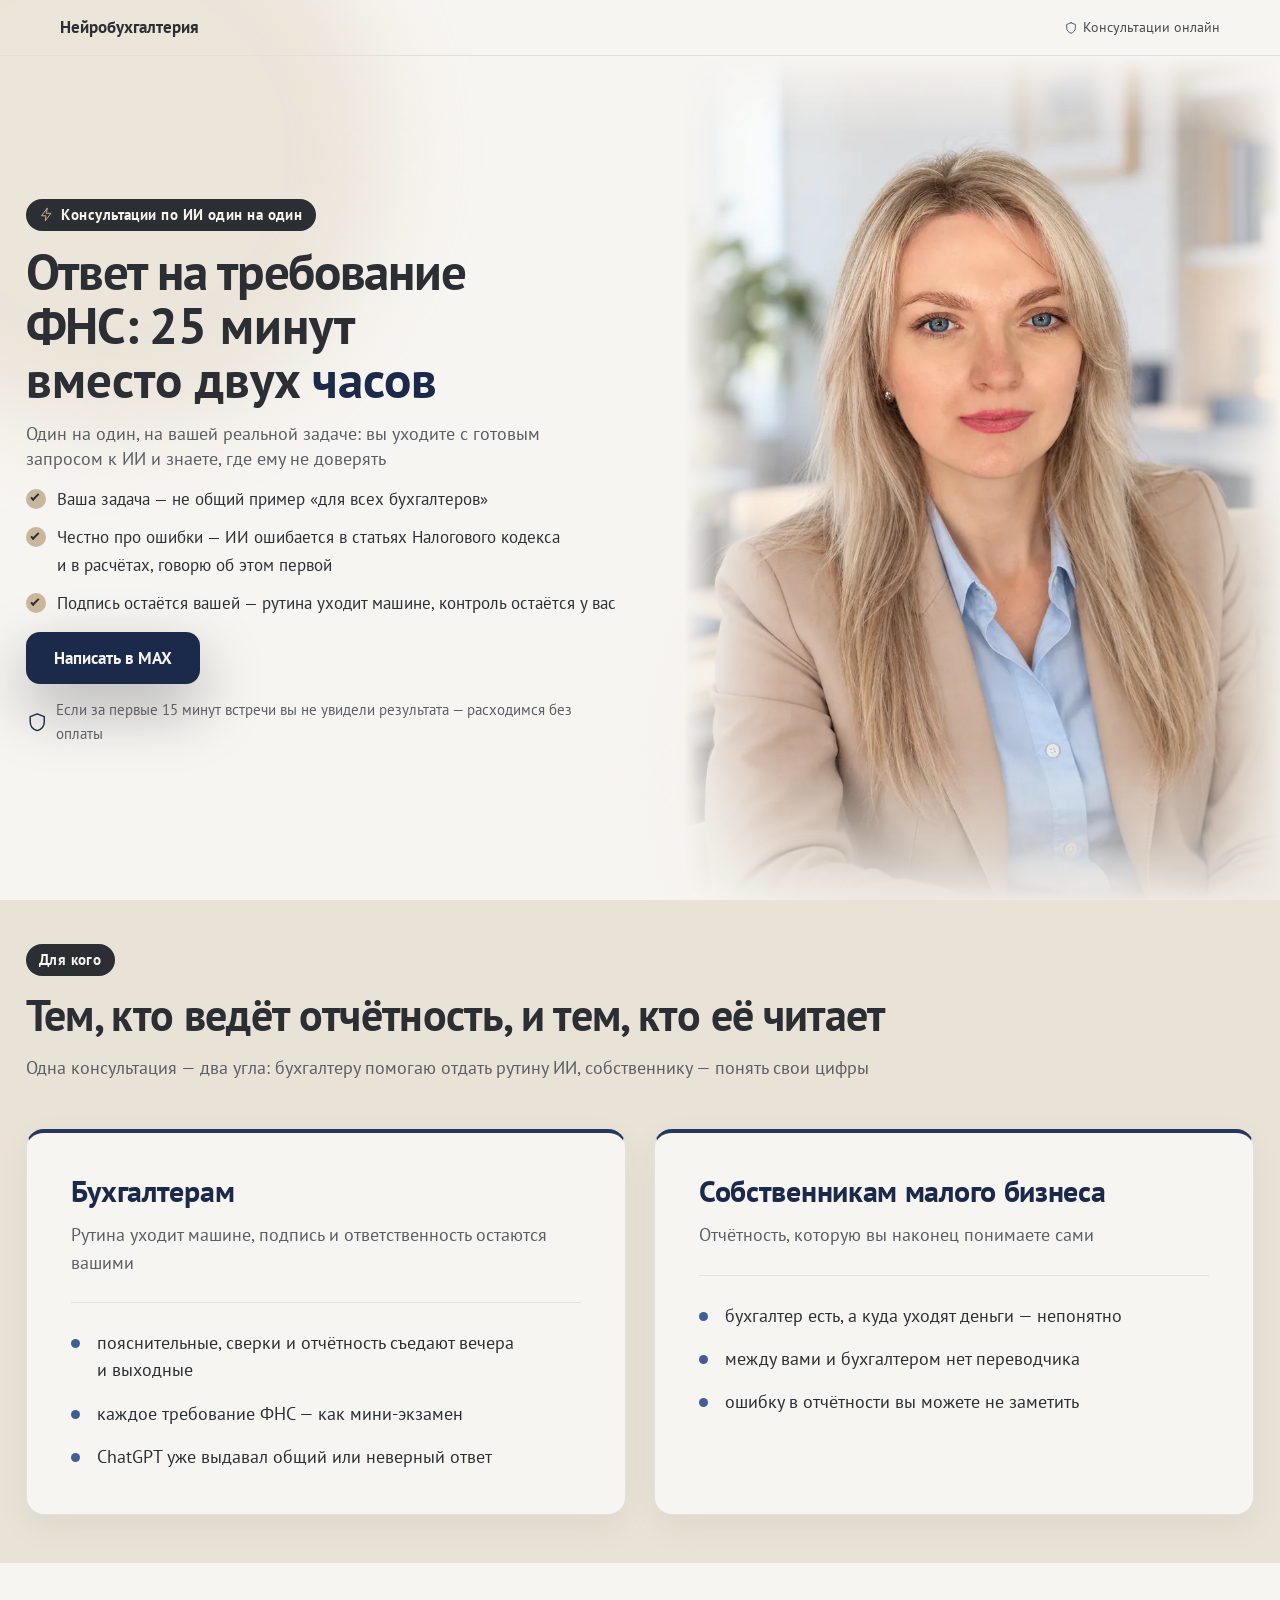
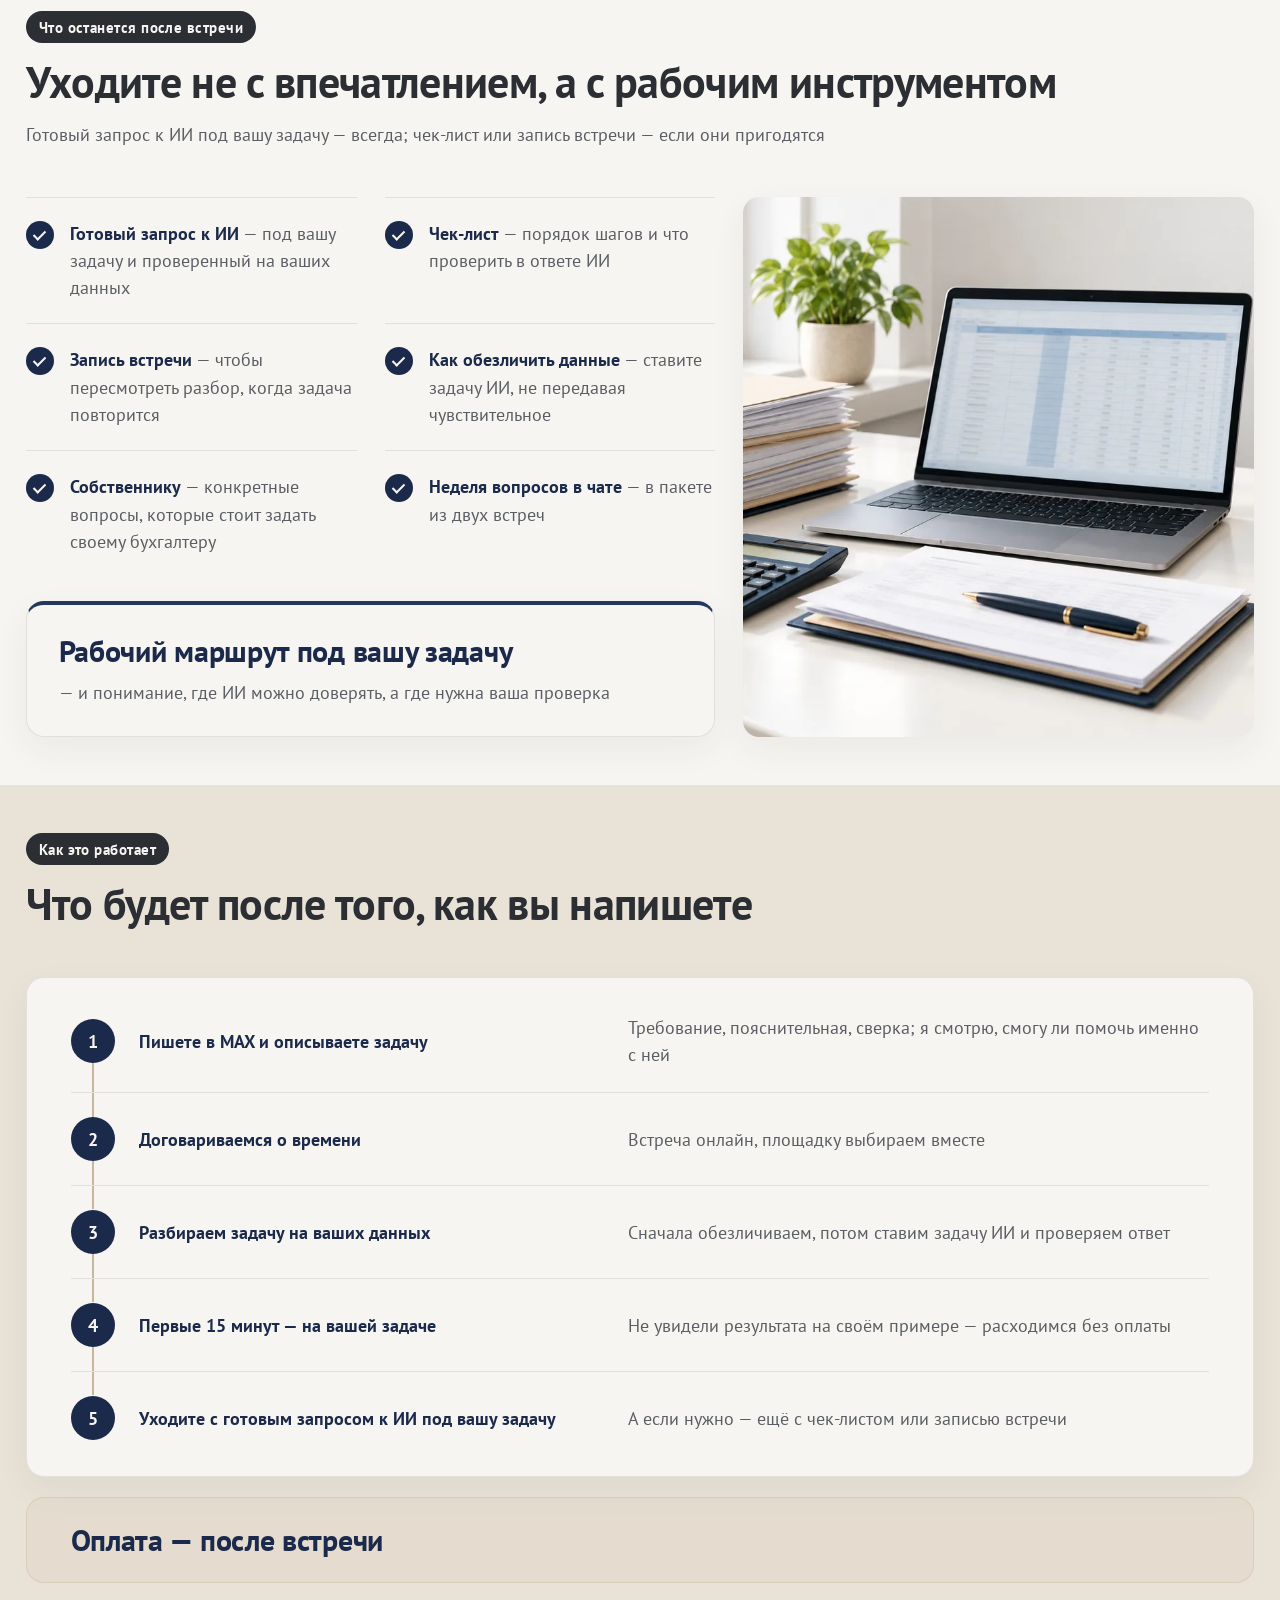
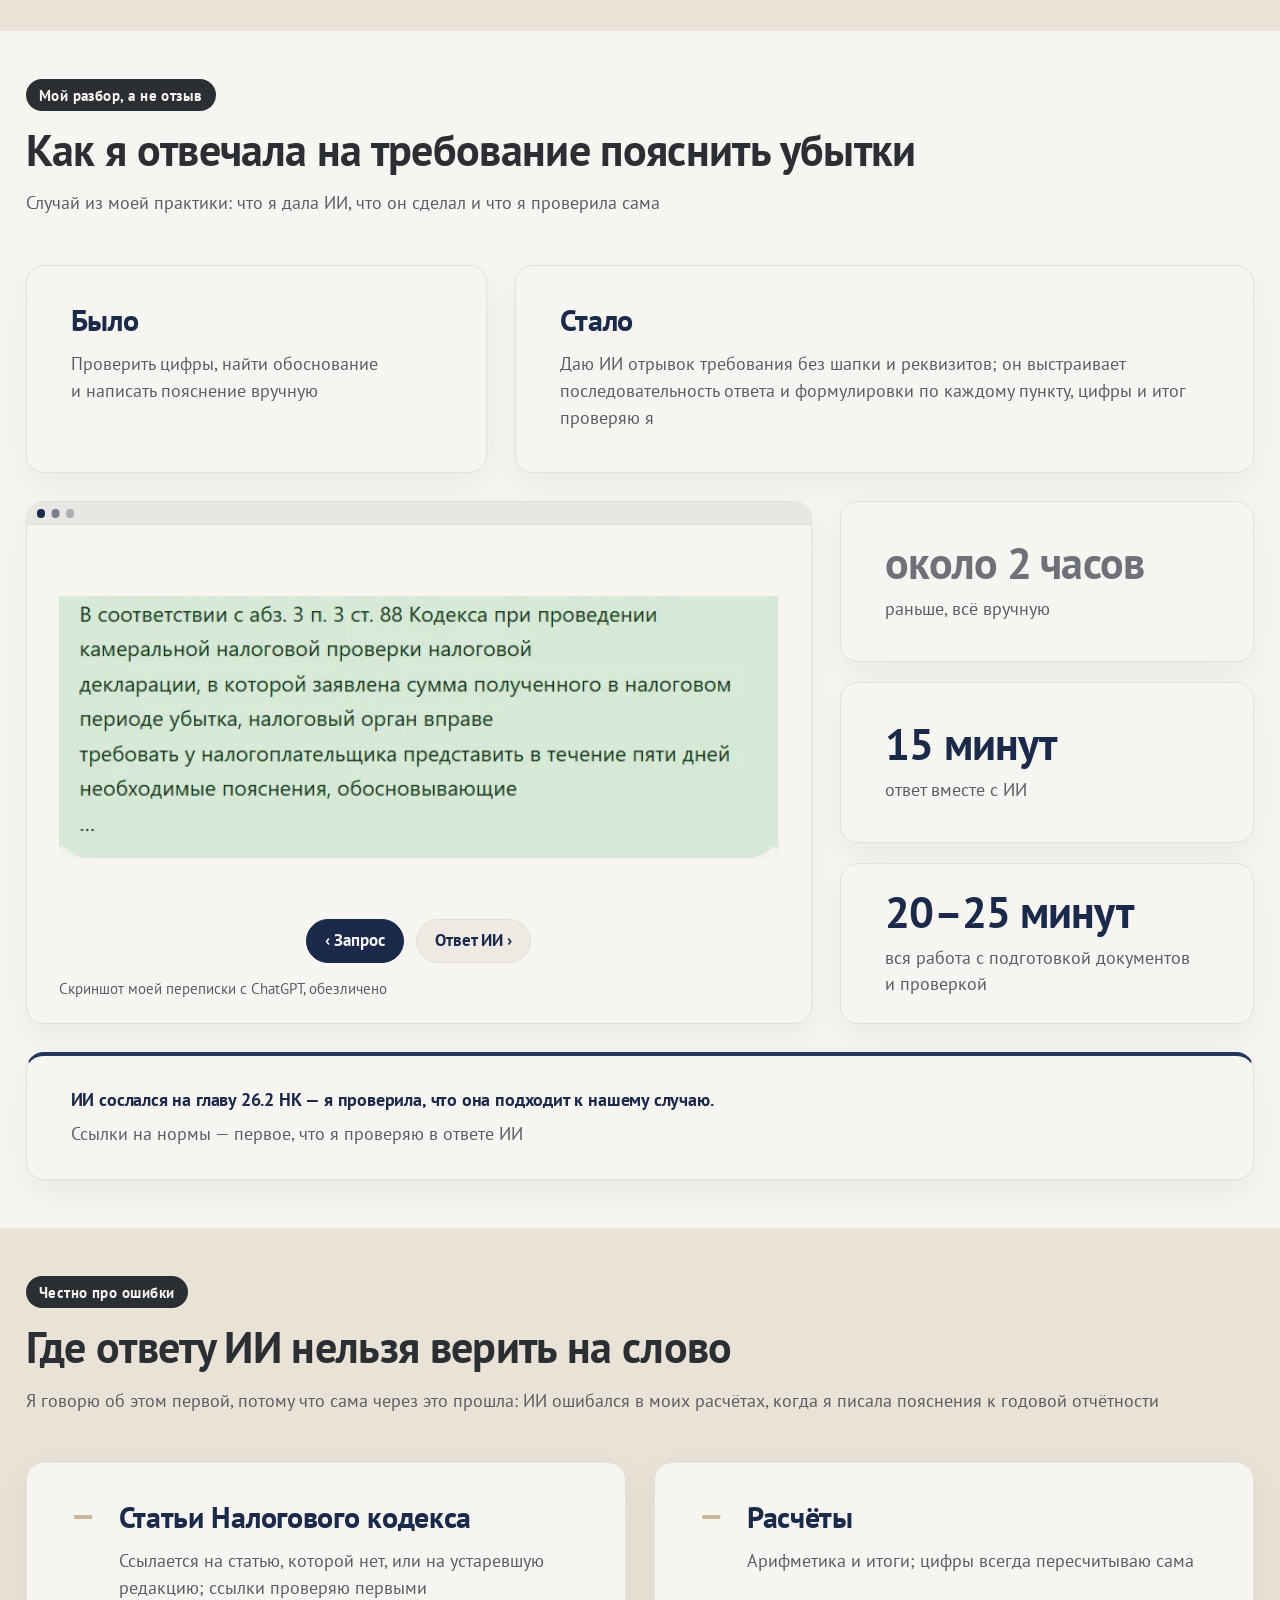
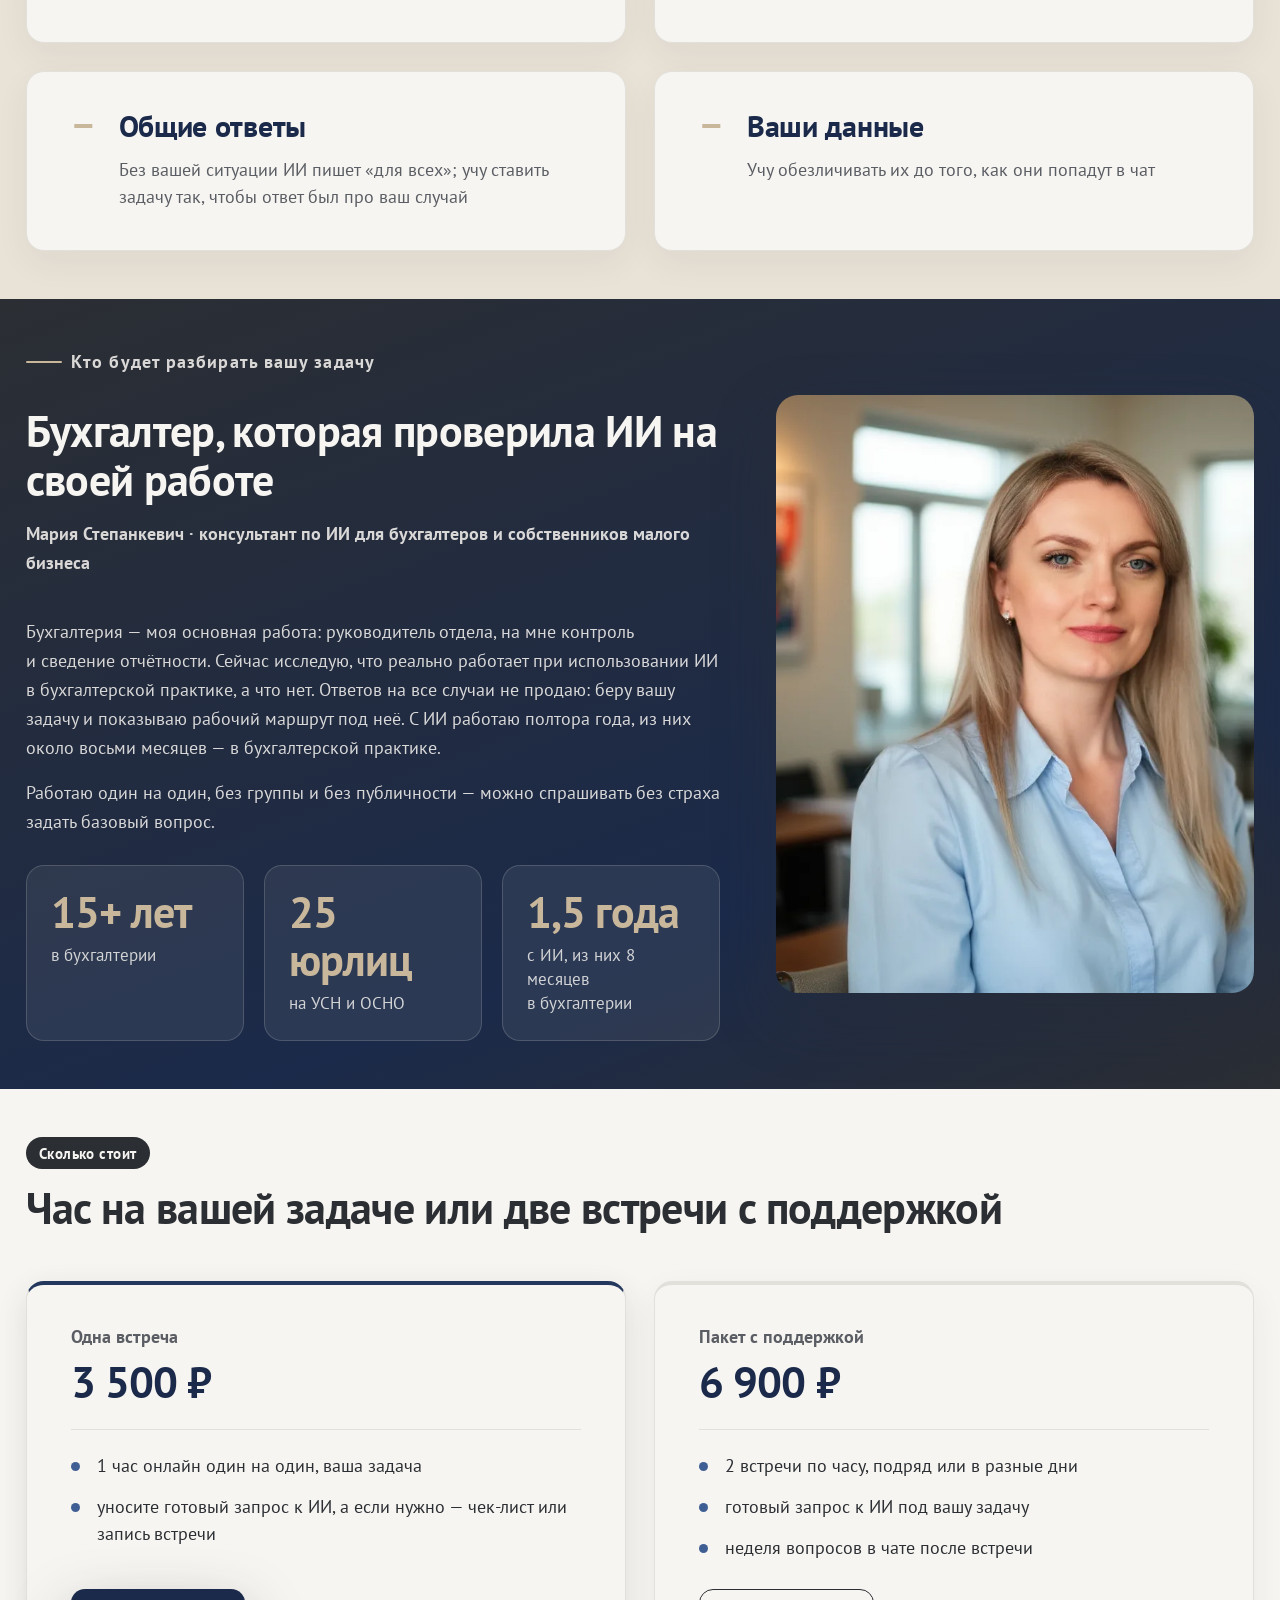
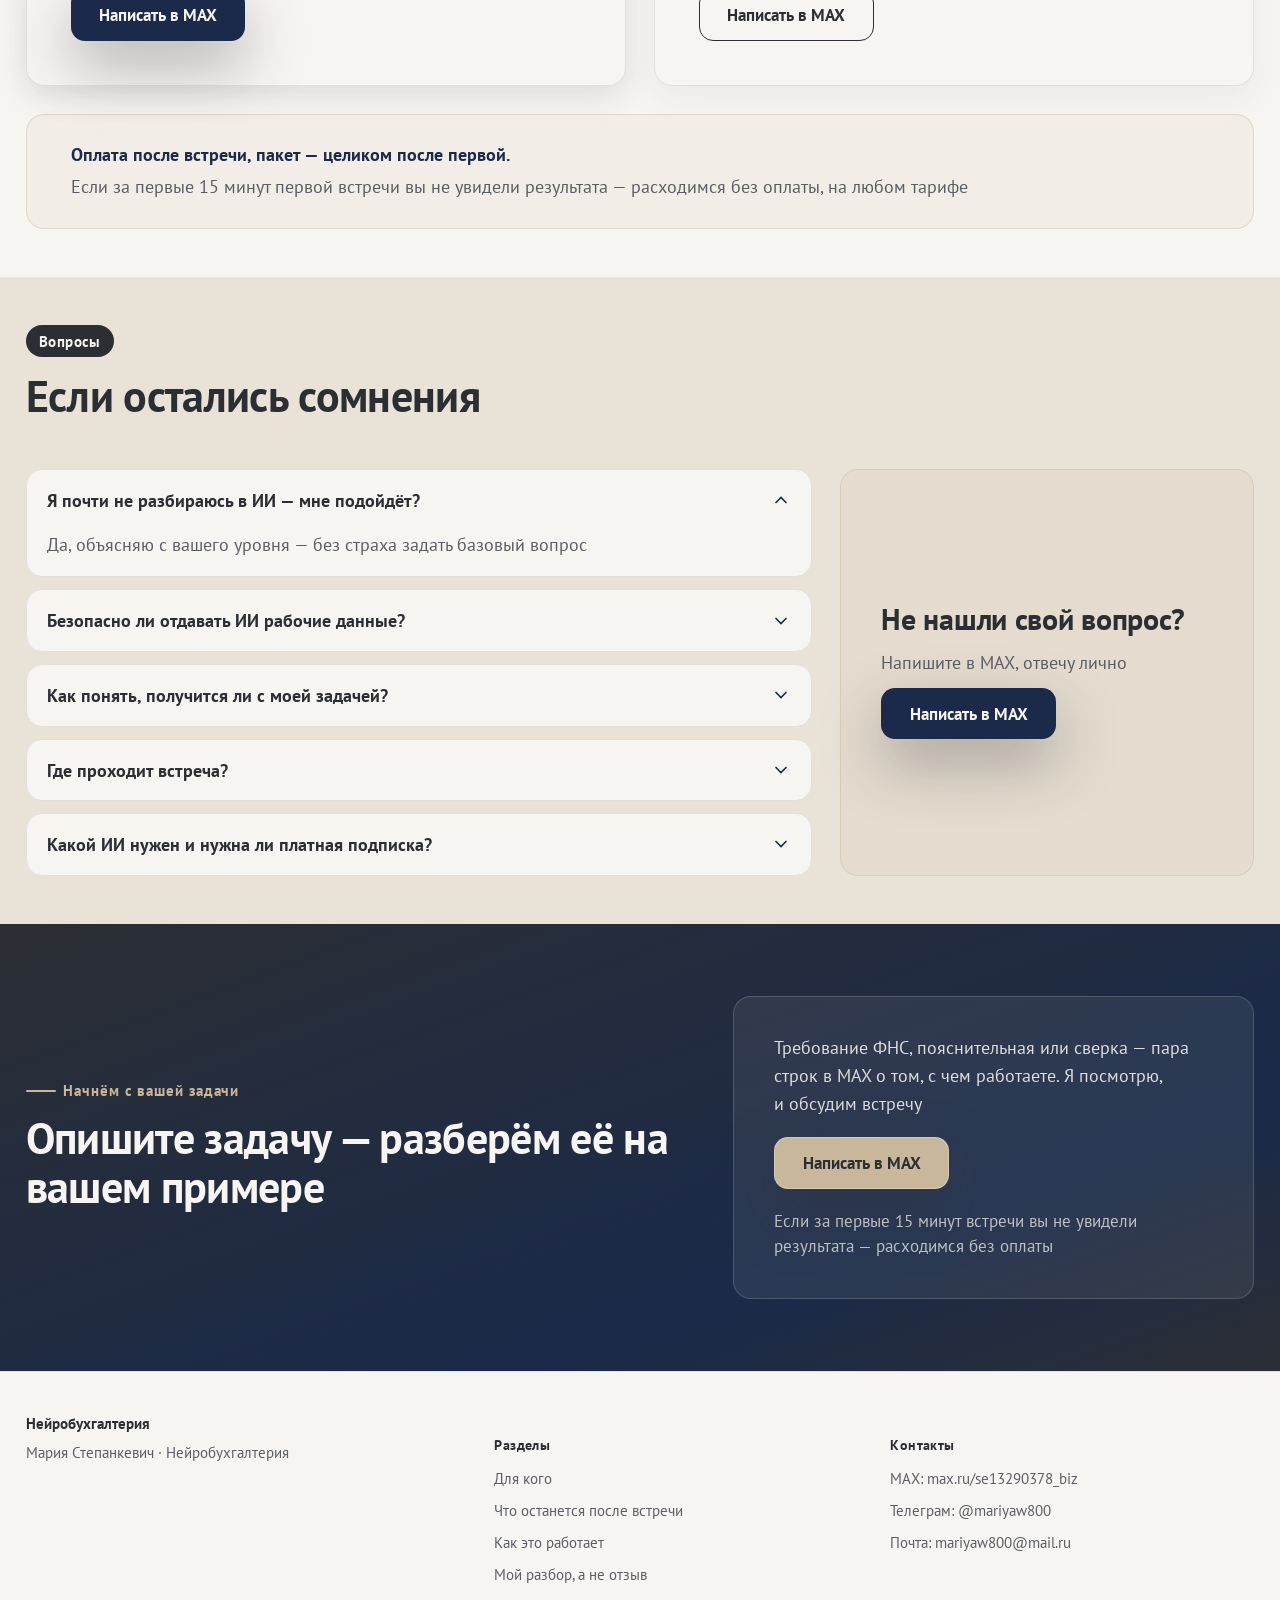
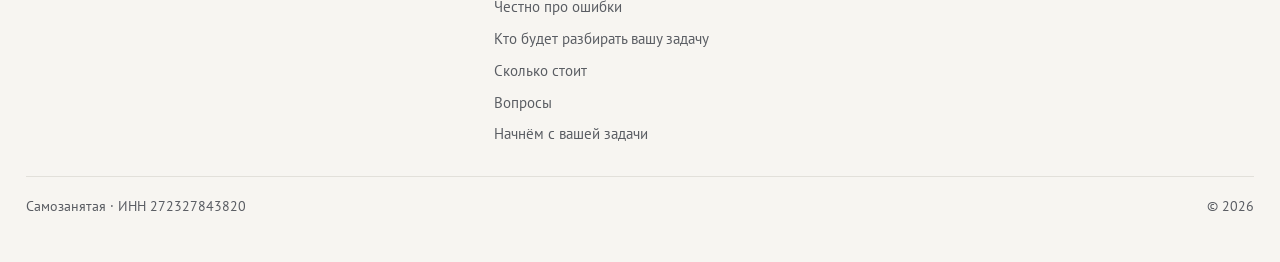
==== commit 05f1aa4f: "Обновление 07.10 13:50 МСК" ====
--- a/index.html
+++ b/index.html
@@ -12,7 +12,8 @@
 <meta property="og:type" content="website">
 <link rel="preconnect" href="https://fonts.googleapis.com">
 <link rel="preconnect" href="https://fonts.gstatic.com" crossorigin>
-<link rel="stylesheet" href="https://fonts.googleapis.com/css2?family=PT+Sans:wght@400;600;700&display=swap">
+<link rel="stylesheet" href="https://fonts.googleapis.com/css2?family=PT+Sans:wght@400;600;700&display=swap" media="print" onload="this.media='all'">
+<noscript><link rel="stylesheet" href="https://fonts.googleapis.com/css2?family=PT+Sans:wght@400;600;700&display=swap"></noscript>
 <link rel="stylesheet" href="style.css">
 <style>
 :root {
@@ -44,6 +45,7 @@
 }
 @media (min-width: 900px) {
   :root { --кегль-h1: clamp(44px, 4vw, 58px); }
+  .первый-экран--разворот .блок__внутри { min-height: calc(100vh - 3.5rem - var(--отступ-секции) * .7); }
 }
 :root, .светлый { --цвет-кнопки: #1B2A4A; --цвет-на-кнопке: #F7F5F1; --цвет-кнопки-навёл: var(--цвет-акцент-тёмный); }
 .тёмный { --цвет-кнопки: #C9B79C; --цвет-на-кнопке: #2B2E33; --цвет-кнопки-навёл: #D7CAB6; }
@@ -86,6 +88,10 @@
   применить();
 
   if (document.fonts && document.fonts.ready) { document.fonts.ready.then(применить); }
+
+  if (document.fonts && document.fonts.addEventListener) {
+    document.fonts.addEventListener("loadingdone", function () { ждём = ждём || requestAnimationFrame(применить); });
+  }
 
   addEventListener("resize", function () { ждём = ждём || requestAnimationFrame(применить); });
 })();
